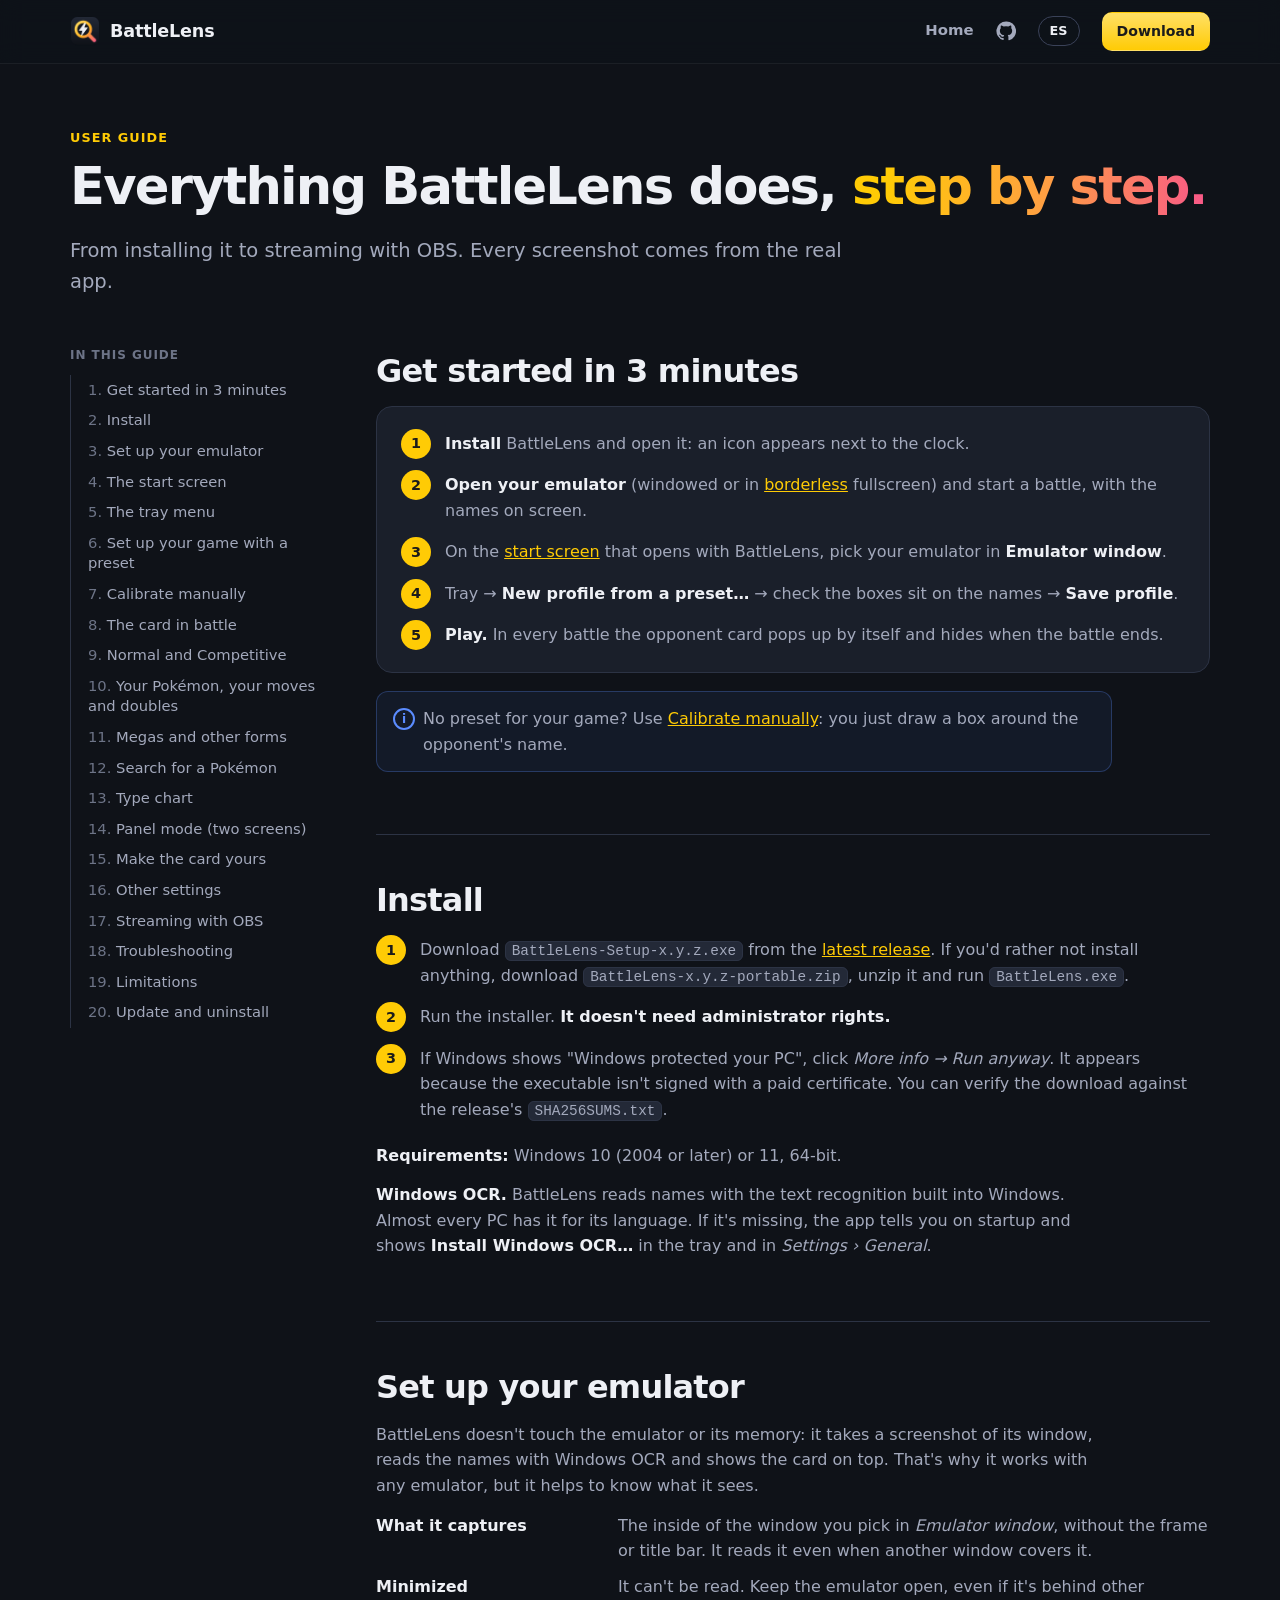
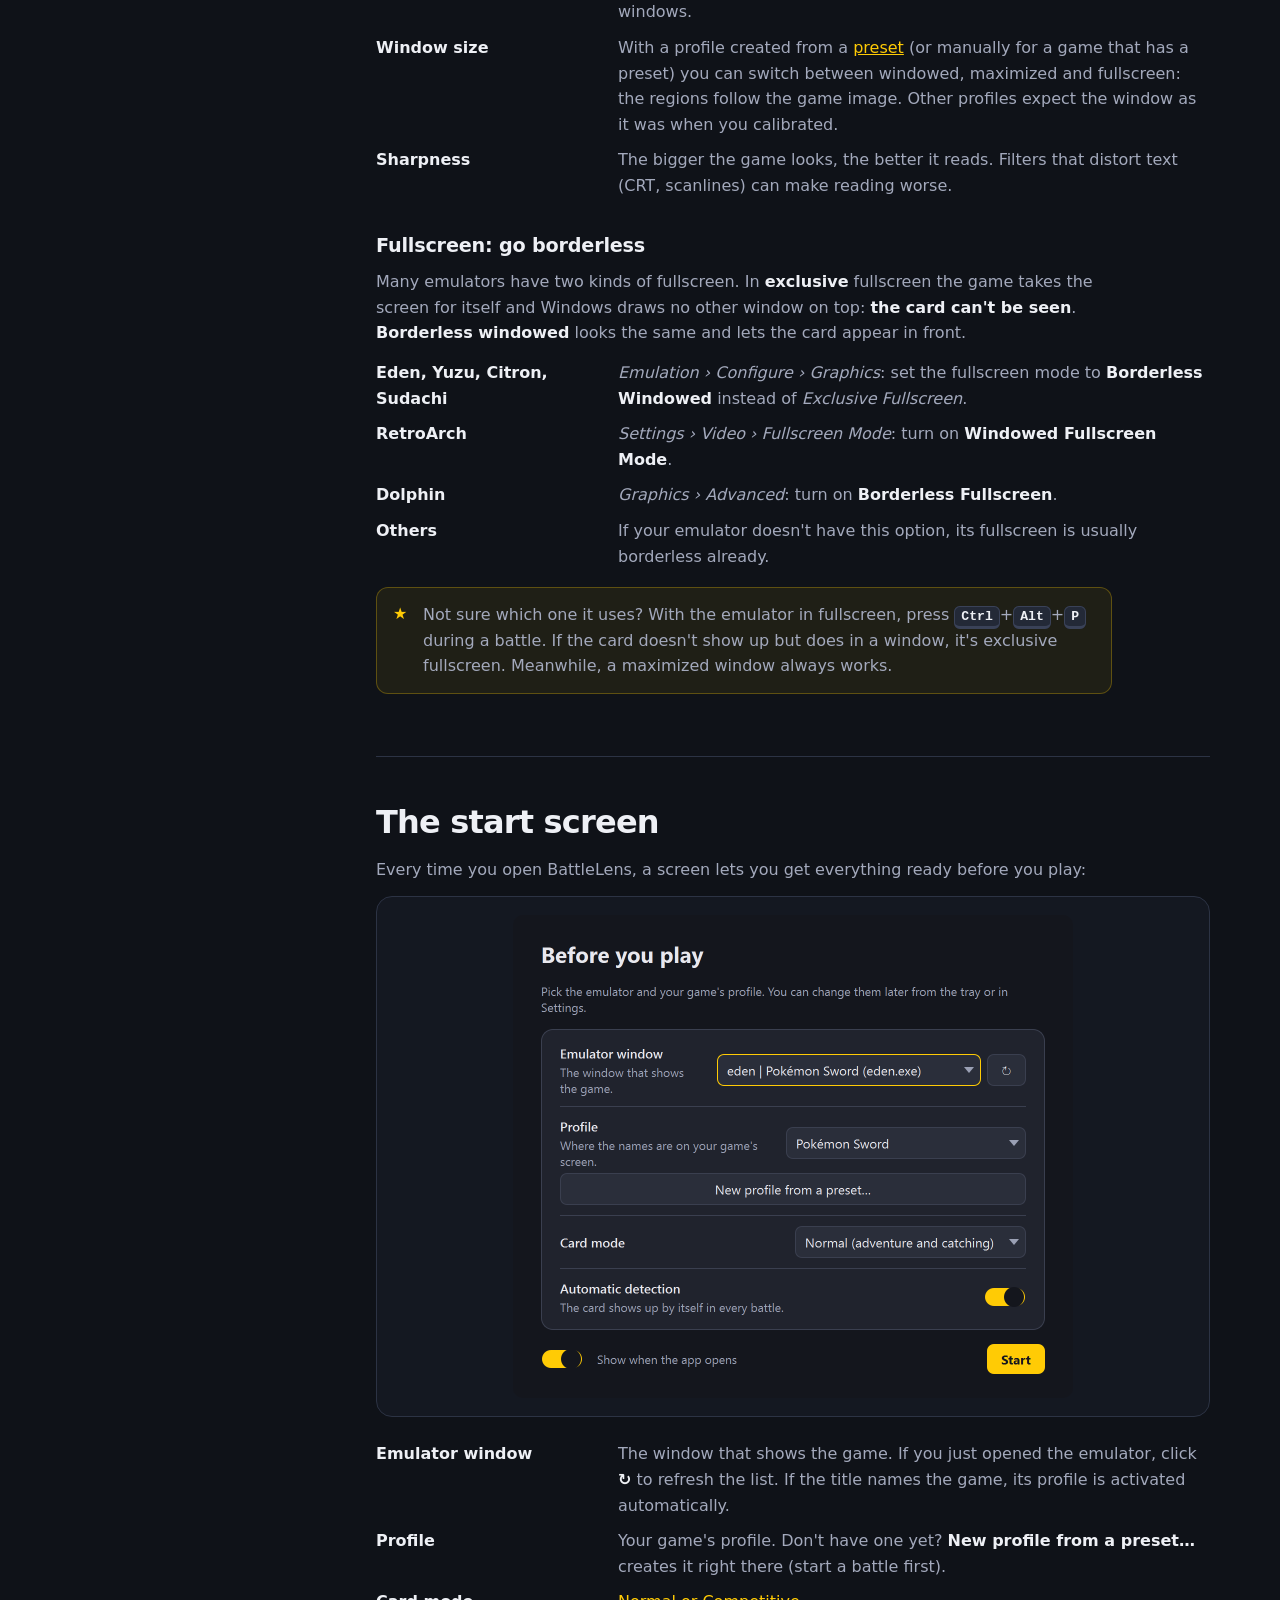
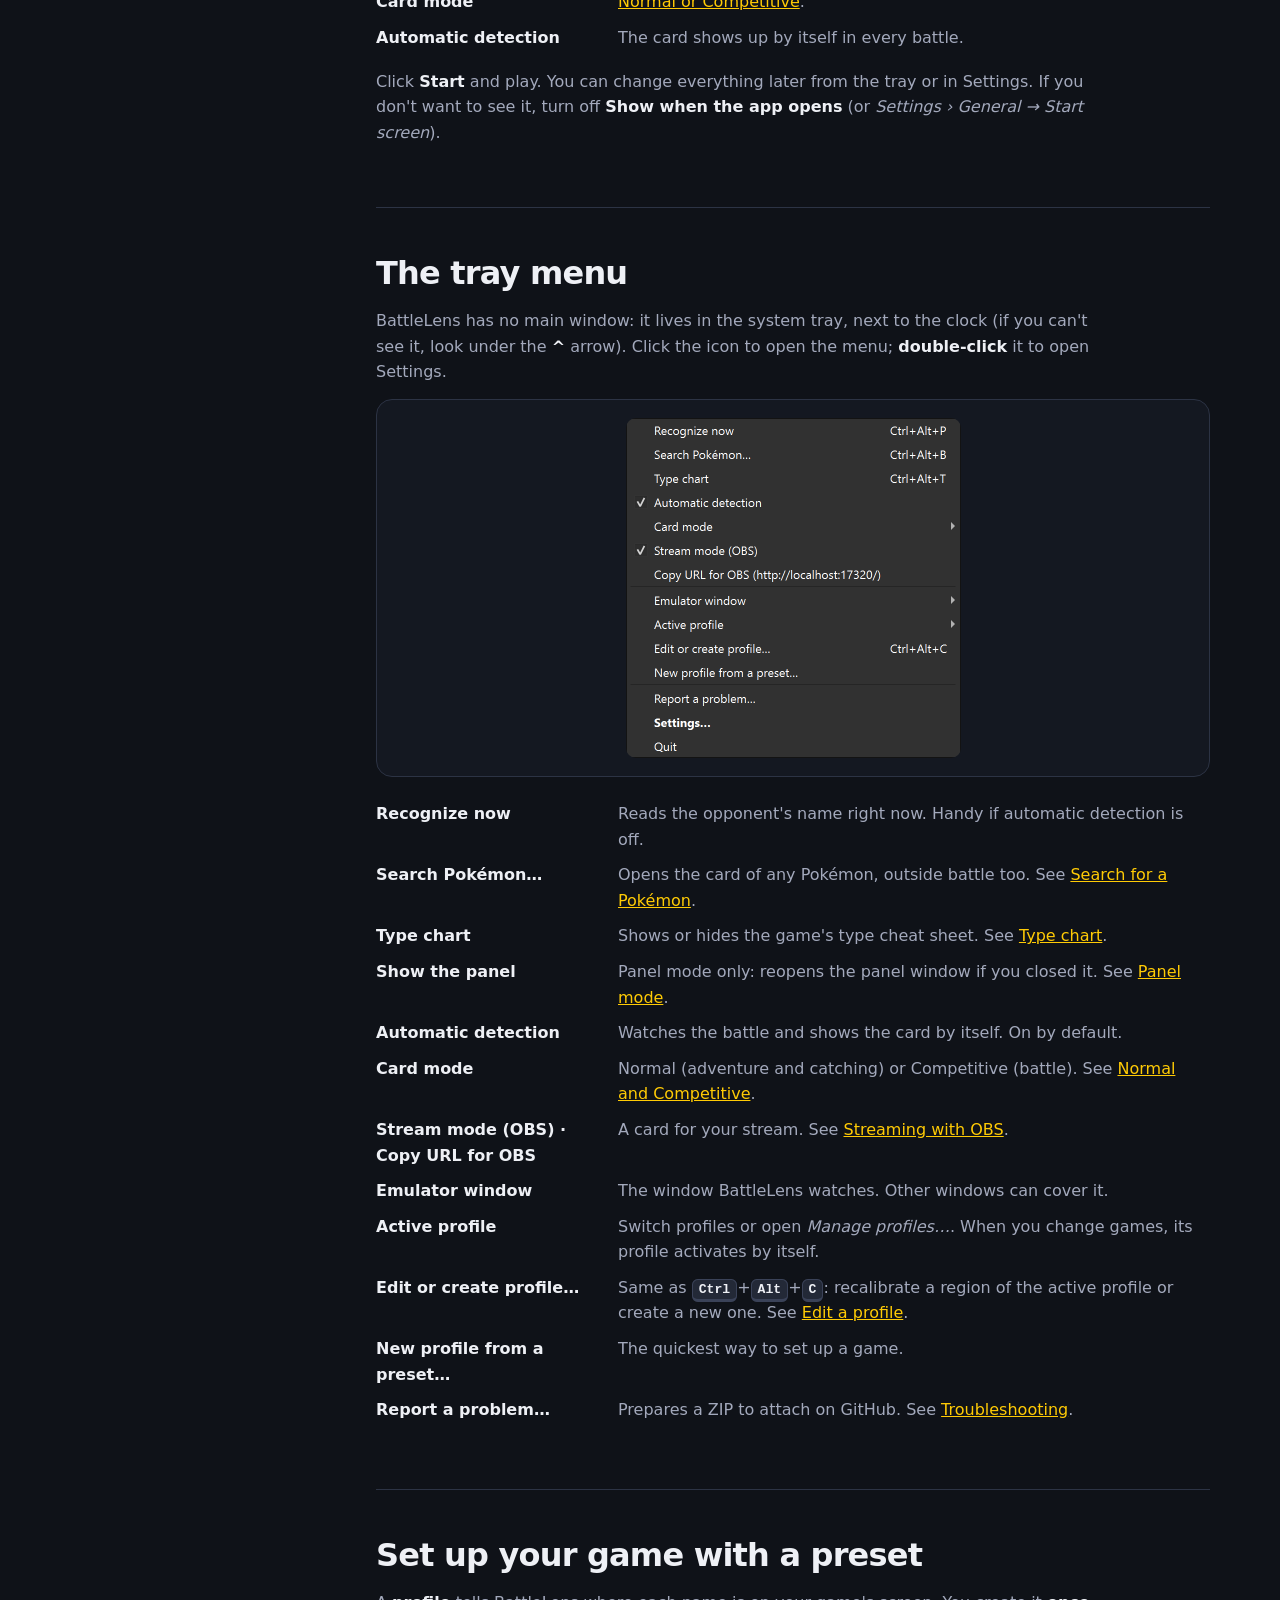
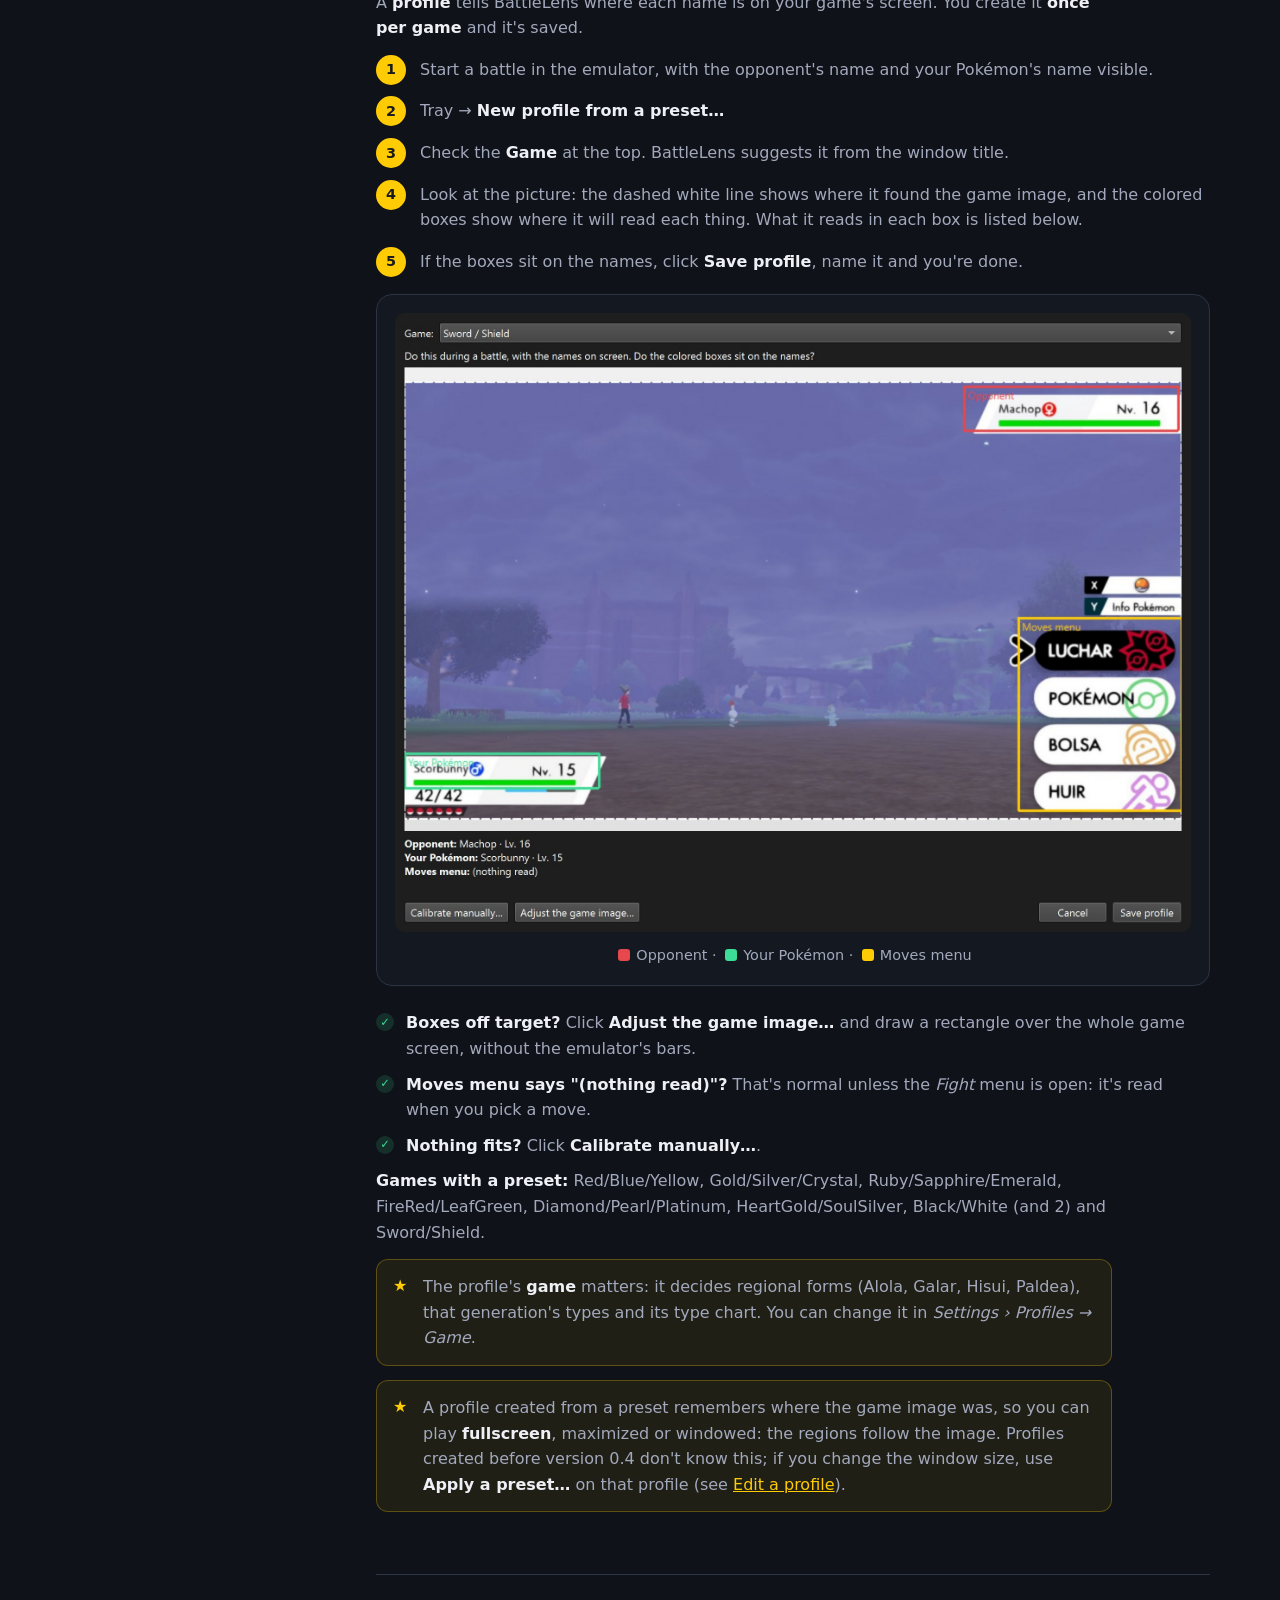
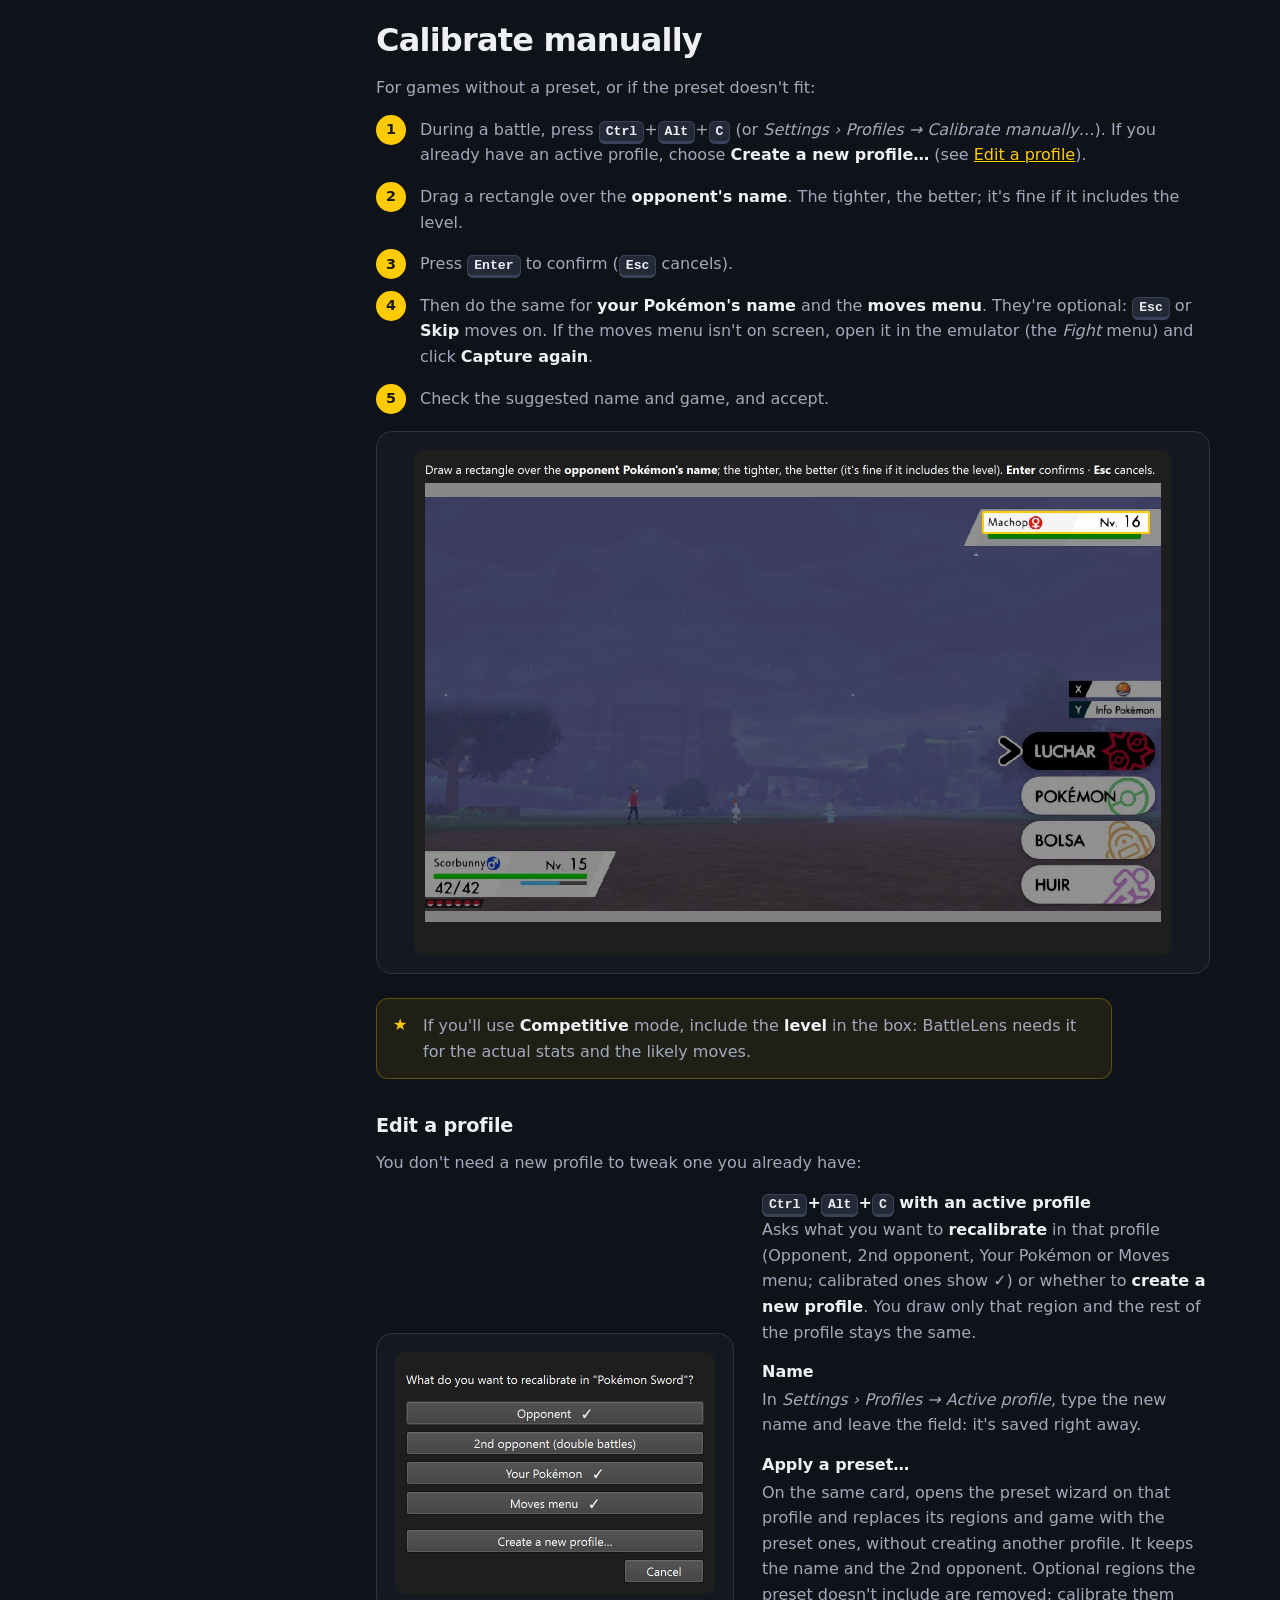
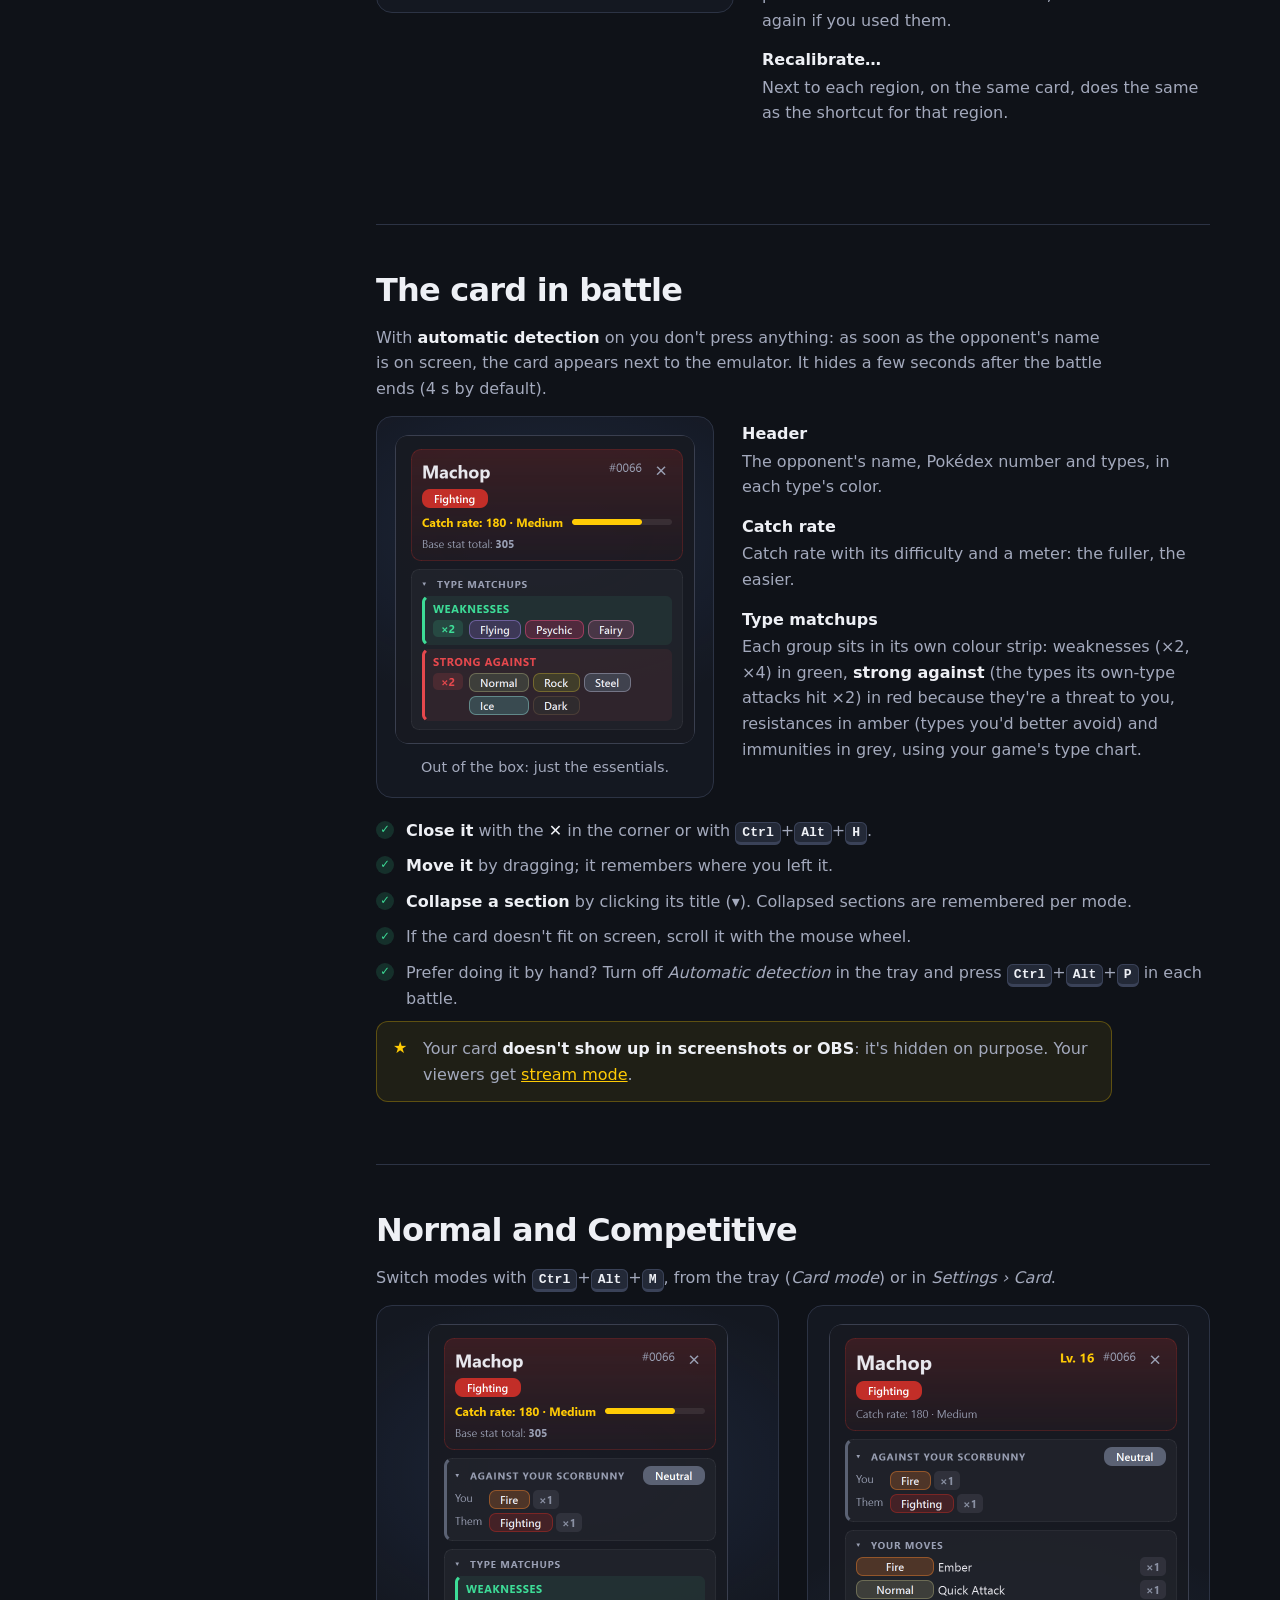
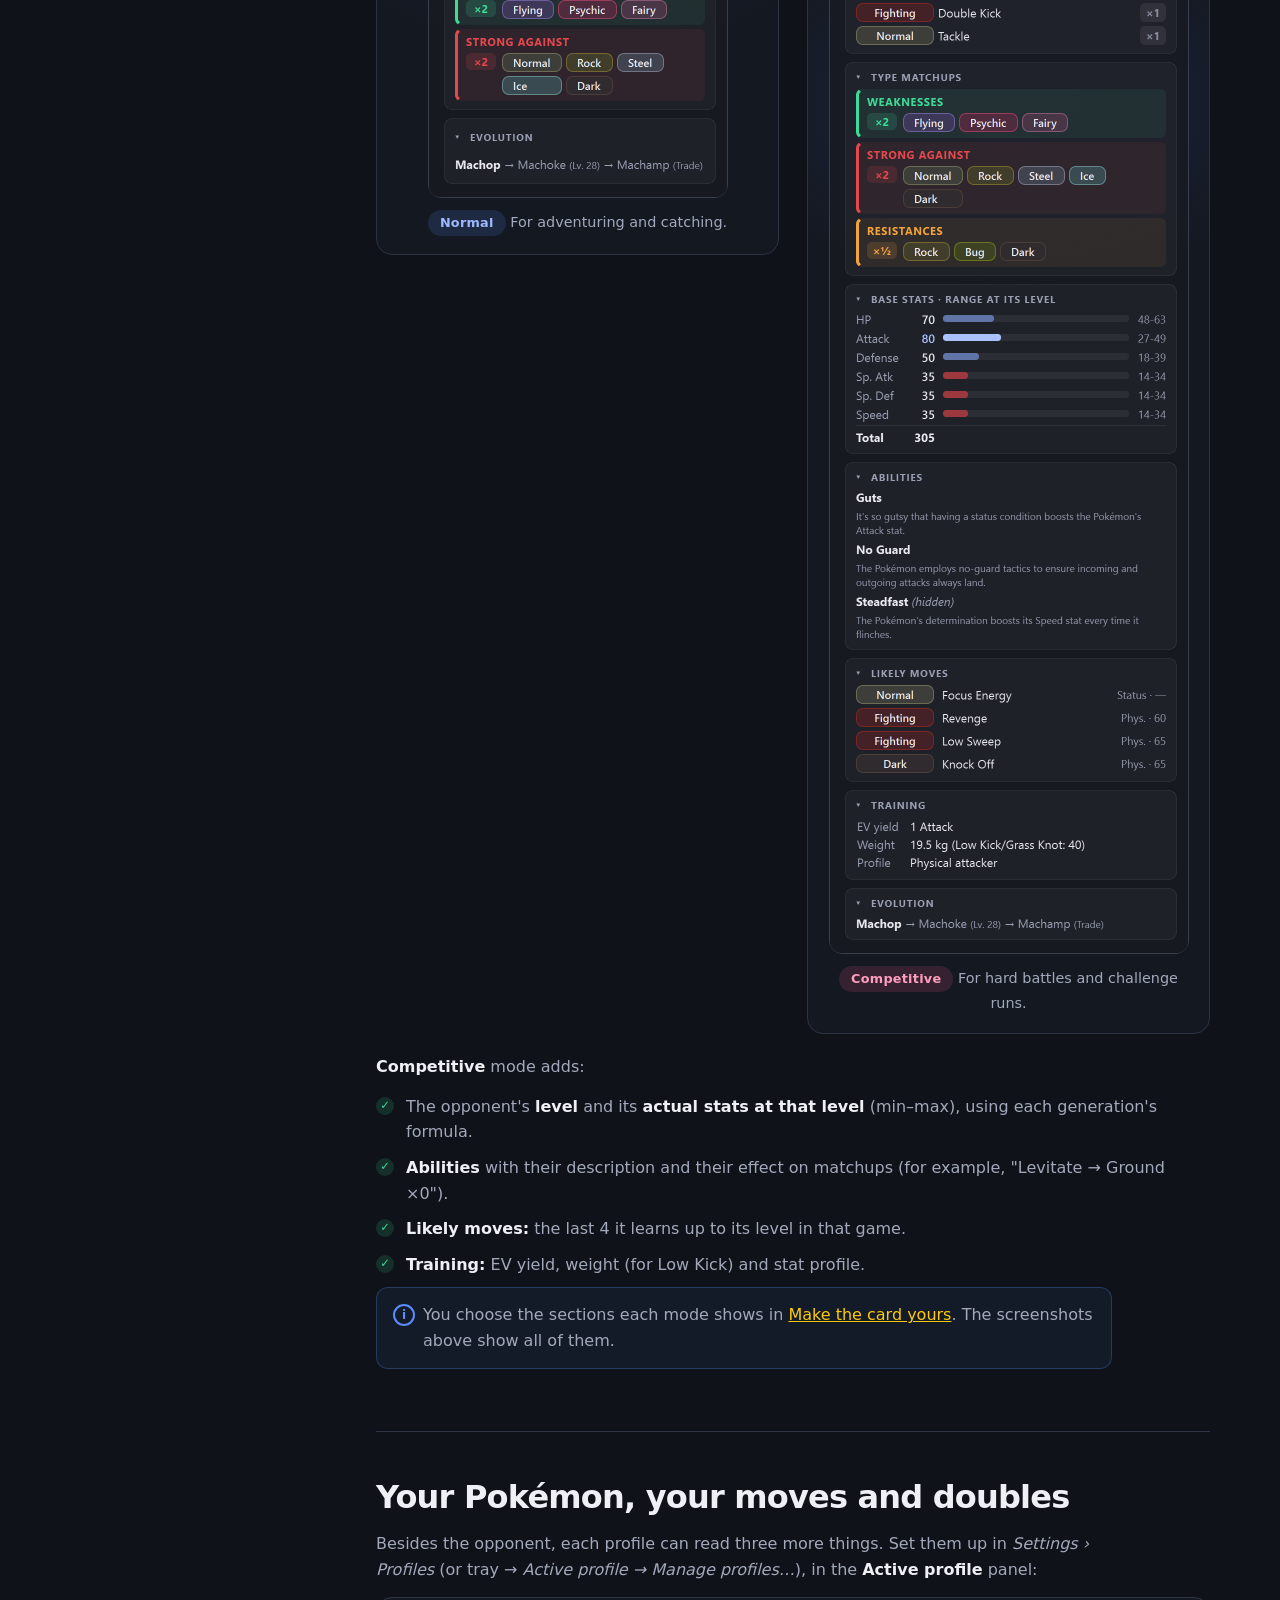
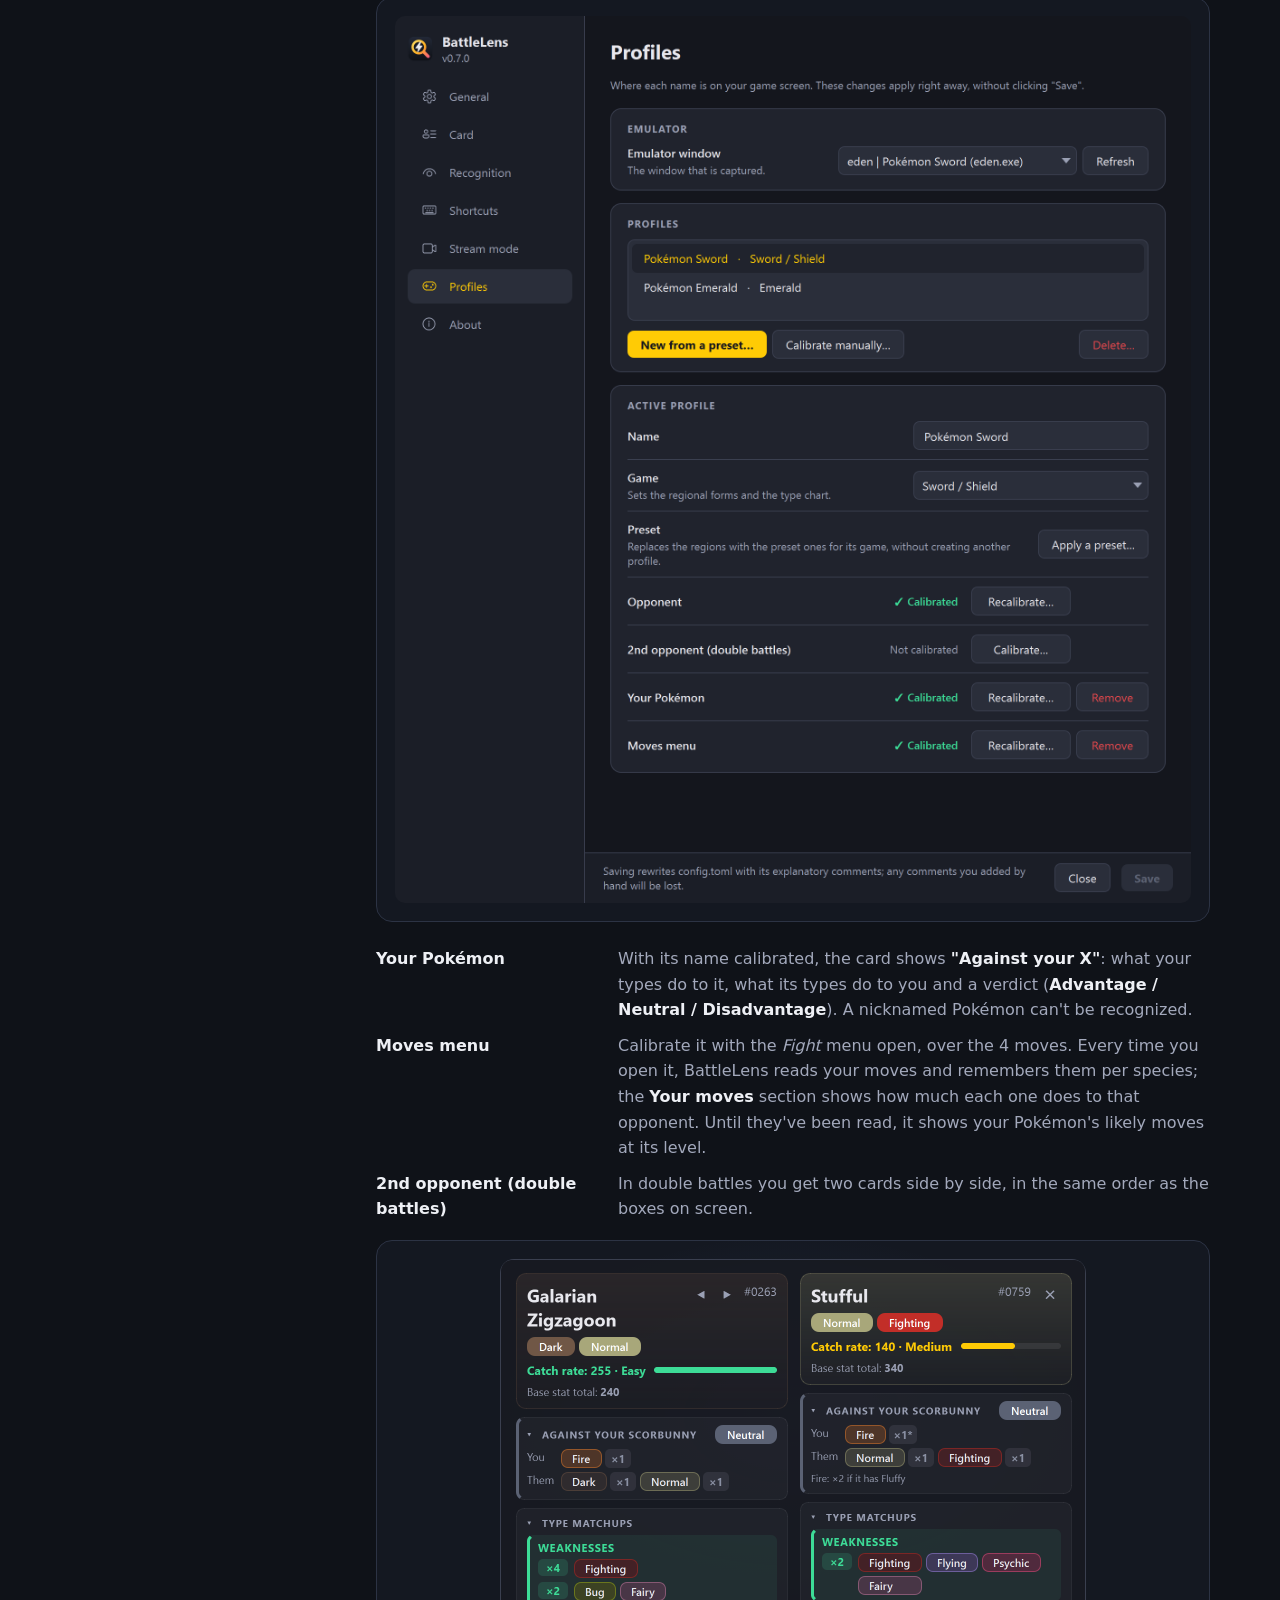
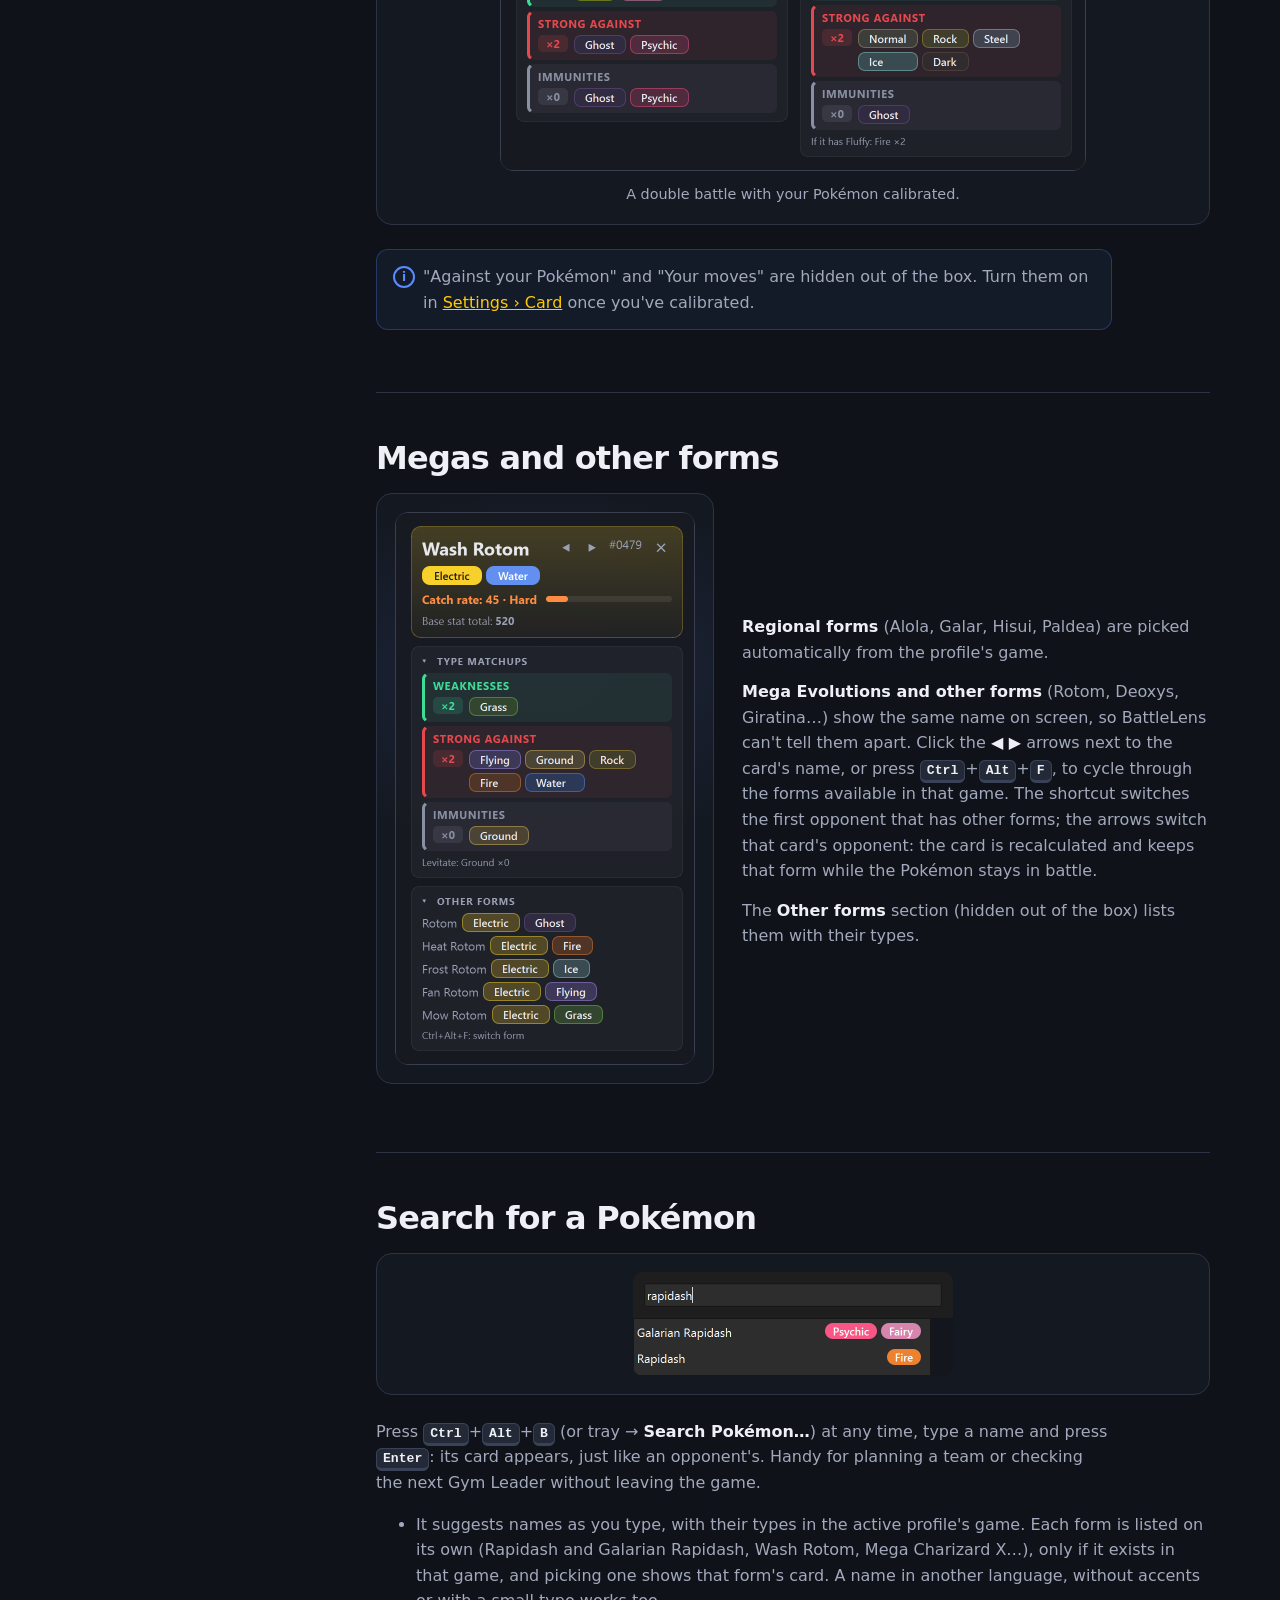
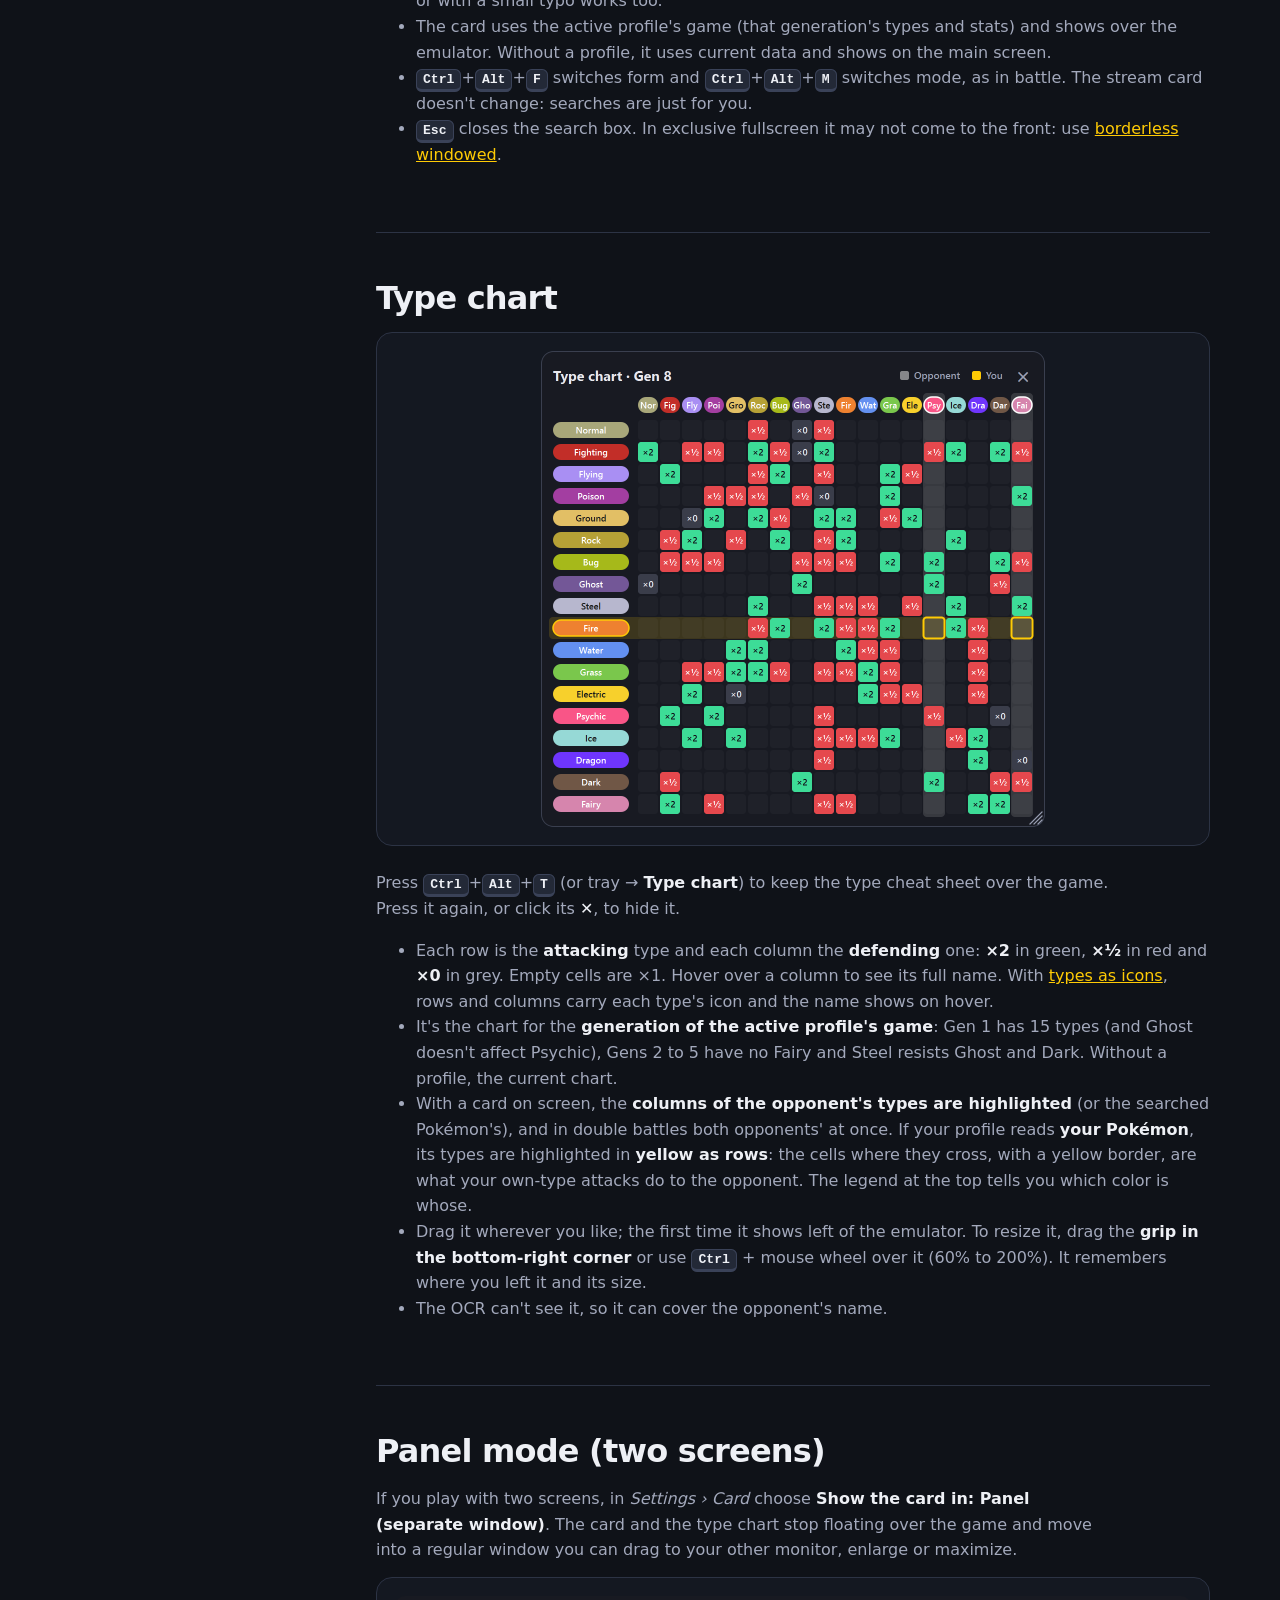
==== site/guide.html @ d26d1844 "docs: capturas con iconos y sprites reales y sección «De un vistazo» en la portada Los scripts de ca" ====
<!doctype html>
<html lang="en">
<head>
  <meta charset="utf-8">
  <meta name="viewport" content="width=device-width, initial-scale=1">
  <title data-en="User guide — BattleLens" data-es="Guía de uso — BattleLens">User guide — BattleLens</title>
  <meta name="description" content="Step-by-step guide to BattleLens: install it, set up your game with a preset, read the opponent card, use Competitive mode, double battles and OBS stream mode."
        data-en-content="Step-by-step guide to BattleLens: install it, set up your game with a preset, read the opponent card, use Competitive mode, double battles and OBS stream mode."
        data-es-content="Guía paso a paso de BattleLens: instálalo, configura tu juego con un preset, entiende la ficha del rival y usa el modo Competitivo, los combates dobles y el modo stream para OBS.">
  <link rel="canonical" href="https://battlelens.minim-labs.app/guide.html">
  <meta name="theme-color" content="#0f1218">
  <meta property="og:type" content="article">
  <meta property="og:site_name" content="BattleLens">
  <meta property="og:url" content="https://battlelens.minim-labs.app/guide.html">
  <meta property="og:title" content="BattleLens user guide">
  <meta property="og:description" content="Install BattleLens, set up your game and get the opponent's card in every Pokémon battle on your PC emulator.">
  <meta property="og:image" content="https://battlelens.minim-labs.app/assets/og-image.png">
  <meta property="og:image:width" content="1200">
  <meta property="og:image:height" content="630">
  <meta property="og:image:alt" content="BattleLens info card for Stufful next to the headline “Know your opponent before you make a move”">
  <meta name="twitter:card" content="summary_large_image">
  <link rel="icon" href="assets/favicon.ico" sizes="any">
  <link rel="icon" href="assets/logo.svg" type="image/svg+xml">
  <link rel="apple-touch-icon" href="assets/icon.png">
  <link rel="stylesheet" href="styles.css">
  <!-- umami -->
</head>
<body class="guide-page">
  <a class="skip" href="#main" data-en="Skip to content" data-es="Saltar al contenido">Skip to content</a>

  <header class="topbar">
    <a class="brand" href="index.html" aria-label="BattleLens">
      <img src="assets/icon.png" alt="" width="30" height="30">
      <span>BattleLens</span>
    </a>
    <nav class="topnav" aria-label="Main">
      <a class="hide-sm" href="index.html" data-en="Home" data-es="Inicio">Home</a>
      <a class="nav-gh" data-umami-event="github" data-umami-event-place="guide-nav" href="https://github.com/minimorcy/battlelens" aria-label="GitHub" target="_blank" rel="noopener">
        <svg viewBox="0 0 24 24" width="20" height="20" aria-hidden="true"><path fill="currentColor" d="M12 .5a11.5 11.5 0 0 0-3.64 22.41c.58.1.79-.25.79-.56v-2c-3.2.7-3.88-1.37-3.88-1.37-.52-1.33-1.28-1.69-1.28-1.69-1.04-.71.08-.7.08-.7 1.15.08 1.76 1.19 1.76 1.19 1.03 1.76 2.69 1.25 3.35.96.1-.75.4-1.25.73-1.54-2.56-.29-5.25-1.28-5.25-5.68 0-1.26.45-2.28 1.19-3.09-.12-.29-.52-1.46.11-3.04 0 0 .97-.31 3.17 1.18a11 11 0 0 1 5.77 0c2.2-1.49 3.17-1.18 3.17-1.18.63 1.58.23 2.75.11 3.04.74.81 1.19 1.83 1.19 3.09 0 4.41-2.69 5.38-5.26 5.67.41.36.78 1.06.78 2.14v3.17c0 .31.21.67.8.56A11.5 11.5 0 0 0 12 .5Z"/></svg>
      </a>
      <button class="lang" type="button" id="lang-toggle" aria-label="Cambiar a español"
              data-en-aria-label="Cambiar a español" data-es-aria-label="Switch to English"
              data-en="ES" data-es="EN">ES</button>
      <a class="button primary small" data-umami-event="download" data-umami-event-place="guide-nav" href="https://github.com/minimorcy/battlelens/releases/latest"
         data-en="Download" data-es="Descargar" target="_blank" rel="noopener">Download</a>
    </nav>
  </header>

  <main id="main">
    <section class="guide-hero">
      <p class="eyebrow" data-en="User guide" data-es="Guía de uso">User guide</p>
      <h1 data-en="Everything BattleLens does, <span class=&quot;hl&quot;>step by step.</span>"
          data-es="Todo lo que hace BattleLens, <span class=&quot;hl&quot;>paso a paso.</span>">Everything BattleLens does, <span class="hl">step by step.</span></h1>
      <p class="lead" data-en="From installing it to streaming with OBS. Every screenshot comes from the real app."
         data-es="Desde instalarlo hasta usarlo en directo con OBS. Todas las capturas son de la app real.">From installing it to streaming with OBS. Every screenshot comes from the real app.</p>
    </section>

    <!-- ===================================================================== -->
    <!-- ============================== ESPAÑOL ============================== -->
    <!-- ===================================================================== -->
    <div class="guide" data-lang="es" lang="es">
      <nav class="toc" aria-label="Índice de la guía">
        <p class="toc-title">En esta guía</p>
        <ol>
          <li><a href="#rapido">Empieza en 3 minutos</a></li>
          <li><a href="#instalar">Instalar</a></li>
          <li><a href="#emulador">Prepara el emulador</a></li>
          <li><a href="#inicio">La pantalla de inicio</a></li>
          <li><a href="#bandeja">El menú de la bandeja</a></li>
          <li><a href="#perfil">Configurar tu juego con un preset</a></li>
          <li><a href="#calibrar">Calibrar a mano</a></li>
          <li><a href="#ficha">La ficha en combate</a></li>
          <li><a href="#modos">Normal y Competitivo</a></li>
          <li><a href="#equipo">Tu Pokémon, tus movimientos y dobles</a></li>
          <li><a href="#formas">Megas y otras formas</a></li>
          <li><a href="#buscar">Buscar un Pokémon</a></li>
          <li><a href="#tabla-tipos">Tabla de tipos</a></li>
          <li><a href="#panel">Modo panel (dos pantallas)</a></li>
          <li><a href="#a-medida">Tu ficha a medida</a></li>
          <li><a href="#ajustes">Resto de ajustes</a></li>
          <li><a href="#directo">Directo con OBS</a></li>
          <li><a href="#problemas">Si algo no va bien</a></li>
          <li><a href="#limites">Limitaciones</a></li>
          <li><a href="#desinstalar">Actualizar y desinstalar</a></li>
        </ol>
      </nav>

      <article class="guide-body">
        <section class="g-section" id="rapido">
          <h2>Empieza en 3 minutos</h2>
          <ol class="quick">
            <li><b>Instala</b> BattleLens y ábrelo: aparece un icono junto al reloj.</li>
            <li><b>Abre tu emulador</b> (en ventana o a pantalla completa <a href="#emulador">sin bordes</a>) y entra en un combate, con los nombres en pantalla.</li>
            <li>En la <a href="#inicio">pantalla de inicio</a> que sale al abrir BattleLens, elige tu emulador en <b>Ventana del emulador</b>.</li>
            <li>Bandeja → <b>Nuevo perfil con un preset…</b> → comprueba que los recuadros caen sobre los nombres → <b>Guardar perfil</b>.</li>
            <li><b>Juega.</b> En cada combate la ficha del rival aparece sola y se oculta al terminar.</li>
          </ol>
          <p class="note">¿Tu juego no tiene preset? Usa <a href="#calibrar">Calibrar a mano</a>: es dibujar un recuadro sobre el nombre del rival.</p>
        </section>

        <section class="g-section" id="instalar">
          <h2>Instalar</h2>
          <ol class="steps-list">
            <li>Descarga <code>BattleLens-Setup-x.y.z.exe</code> de la <a href="https://github.com/minimorcy/battlelens/releases/latest" target="_blank" rel="noopener">última versión</a>. Si prefieres no instalar nada, descarga <code>BattleLens-x.y.z-portable.zip</code>, descomprímelo y ejecuta <code>BattleLens.exe</code>.</li>
            <li>Ejecuta el instalador. <b>No pide permisos de administrador.</b></li>
            <li>Si Windows muestra «Windows protegió su PC», pulsa <i>Más información → Ejecutar de todas formas</i>. Sale porque el ejecutable no está firmado con un certificado de pago. Puedes comprobar la descarga con el <code>SHA256SUMS.txt</code> de la versión.</li>
          </ol>
          <p><b>Requisitos:</b> Windows 10 (2004 o posterior) u 11, de 64 bits.</p>
          <p><b>OCR de Windows.</b> BattleLens lee los nombres con el reconocimiento de texto que trae Windows. Casi todos los equipos lo tienen en su idioma. Si falta, la app avisa al arrancar y aparece <b>Instalar OCR de Windows…</b> en la bandeja y en <i>Ajustes › General</i>.</p>
        </section>

        <section class="g-section" id="emulador">
          <h2>Prepara el emulador</h2>
          <p>BattleLens no toca el emulador ni su memoria: hace una captura de su ventana, lee los nombres con el OCR de Windows y muestra la ficha encima. Por eso funciona con cualquier emulador, pero conviene saber qué ve.</p>
          <dl class="defs">
            <dt>Qué captura</dt><dd>El interior de la ventana que eliges en <i>Ventana del emulador</i>, sin el marco ni la barra de título. La lee aunque otra ventana la tape.</dd>
            <dt>Minimizado</dt><dd>No se puede leer. Deja el emulador abierto, aunque sea detrás de otras ventanas.</dd>
            <dt>Tamaño de la ventana</dt><dd>Con un perfil creado con un <a href="#perfil">preset</a> (o a mano en un juego con preset) puedes pasar de ventana a maximizado o a pantalla completa: las regiones siguen a la imagen del juego. Los demás perfiles esperan la ventana como estaba al calibrar.</dd>
            <dt>Nitidez</dt><dd>Cuanto más grande se ve el juego, mejor lee. Los filtros que deforman el texto (CRT, líneas de barrido) pueden empeorar la lectura.</dd>
          </dl>
          <h3>Pantalla completa: mejor sin bordes</h3>
          <p>Muchos emuladores tienen dos tipos de pantalla completa. En la <b>exclusiva</b>, el juego se queda la pantalla para él solo y Windows no deja dibujar ninguna ventana encima: <b>la ficha no se ve</b>. La <b>ventana sin bordes</b> (<i>borderless</i>) se ve igual y deja que la ficha aparezca delante.</p>
          <dl class="defs">
            <dt>Eden, Yuzu, Citron, Sudachi</dt><dd><i>Emulación › Configurar › Gráficos</i>: en el modo de pantalla completa, elige <b>ventana sin bordes</b> (<i>Borderless Windowed</i>) en lugar de <i>Exclusive Fullscreen</i>.</dd>
            <dt>RetroArch</dt><dd><i>Settings › Video › Fullscreen Mode</i>: activa <b>Windowed Fullscreen Mode</b>.</dd>
            <dt>Dolphin</dt><dd><i>Graphics › Advanced</i>: activa <b>Borderless Fullscreen</b>.</dd>
            <dt>Otros</dt><dd>Si tu emulador no tiene esta opción, su pantalla completa suele ser ya sin bordes.</dd>
          </dl>
          <p class="tip">¿No sabes cuál usa? Con el emulador a pantalla completa, pulsa <kbd>Ctrl</kbd>+<kbd>Alt</kbd>+<kbd>P</kbd> en un combate. Si la ficha no aparece y en ventana sí, es pantalla completa exclusiva. Mientras tanto, la ventana maximizada siempre funciona.</p>
        </section>

        <section class="g-section" id="inicio">
          <h2>La pantalla de inicio</h2>
          <p>Cada vez que abres BattleLens aparece una pantalla para dejarlo todo listo antes de jugar:</p>
          <figure class="shot">
            <img src="assets/guide/es/start.png" width="590" height="467" loading="lazy" alt="Pantalla de inicio con la ventana del emulador, el perfil, el modo de la ficha y la detección automática">
          </figure>
          <dl class="defs">
            <dt>Ventana del emulador</dt><dd>La ventana en la que se ve el juego. Si acabas de abrir el emulador, pulsa <b>↻</b> para actualizar la lista. Si el título dice el juego, se activa solo su perfil.</dd>
            <dt>Perfil</dt><dd>El de tu juego. ¿Aún no tienes? <b>Nuevo perfil con un preset…</b> lo crea sin salir de aquí (entra antes en un combate).</dd>
            <dt>Modo de la ficha</dt><dd><a href="#modos">Normal o Competitivo</a>.</dd>
            <dt>Detección automática</dt><dd>La ficha aparece sola en cada combate.</dd>
          </dl>
          <p>Pulsa <b>Empezar</b> y a jugar. Todo se puede cambiar luego desde la bandeja o en Ajustes. Si no quieres verla, apaga <b>Mostrar al abrir la app</b> (o <i>Ajustes › General → Pantalla de inicio</i>).</p>
        </section>

        <section class="g-section" id="bandeja">
          <h2>El menú de la bandeja</h2>
          <p>BattleLens no tiene ventana principal: vive en la bandeja del sistema, junto al reloj (si no lo ves, mira en la flecha <b>^</b>). Haz clic en el icono para abrir el menú; con <b>doble clic</b> se abren los Ajustes.</p>
          <figure class="shot">
            <img src="assets/guide/es/tray.png" width="351" height="340" loading="lazy" alt="Menú de BattleLens en la bandeja del sistema">
          </figure>
          <dl class="defs">
            <dt>Reconocer ahora</dt><dd>Lee el nombre del rival en ese momento. Útil si tienes la detección automática apagada.</dd>
            <dt>Buscar Pokémon…</dt><dd>Abre la ficha de cualquier Pokémon, sin estar en combate. Ver <a href="#buscar">Buscar un Pokémon</a>.</dd>
            <dt>Tabla de tipos</dt><dd>Muestra u oculta la chuleta de tipos del juego. Ver <a href="#tabla-tipos">Tabla de tipos</a>.</dd>
            <dt>Mostrar el panel</dt><dd>Solo en modo panel: vuelve a abrir la ventana del panel si la cerraste. Ver <a href="#panel">Modo panel</a>.</dd>
            <dt>Detección automática</dt><dd>Vigila el combate y muestra la ficha sola. Activada por defecto.</dd>
            <dt>Modo de la ficha</dt><dd>Normal (aventura y captura) o Competitivo (combate). Ver <a href="#modos">Normal y Competitivo</a>.</dd>
            <dt>Modo stream (OBS) · Copiar URL para OBS</dt><dd>Ficha para tu directo. Ver <a href="#directo">Directo con OBS</a>.</dd>
            <dt>Ventana del emulador</dt><dd>La ventana que BattleLens mira. Puede estar tapada por otras ventanas.</dd>
            <dt>Perfil activo</dt><dd>Cambia de perfil o abre <i>Gestionar perfiles…</i>. Al cambiar de juego, su perfil se activa solo.</dd>
            <dt>Modificar o crear perfil…</dt><dd>Lo mismo que <kbd>Ctrl</kbd>+<kbd>Alt</kbd>+<kbd>C</kbd>: recalibrar una región del perfil activo o crear uno nuevo. Ver <a href="#modificar-perfil">Modificar un perfil</a>.</dd>
            <dt>Nuevo perfil con un preset…</dt><dd>La forma más rápida de configurar un juego.</dd>
            <dt>Informar de un problema…</dt><dd>Prepara un ZIP para adjuntarlo en GitHub. Ver <a href="#problemas">Si algo no va bien</a>.</dd>
          </dl>
        </section>

        <section class="g-section" id="perfil">
          <h2>Configurar tu juego con un preset</h2>
          <p>Un <b>perfil</b> le dice a BattleLens dónde está cada nombre en la pantalla de tu juego. Se crea <b>una vez por juego</b> y se guarda.</p>
          <ol class="steps-list">
            <li>Entra en un combate en el emulador, con el nombre del rival y el de tu Pokémon a la vista.</li>
            <li>Bandeja → <b>Nuevo perfil con un preset…</b></li>
            <li>Comprueba el <b>Juego</b> de arriba. BattleLens lo propone a partir del título de la ventana.</li>
            <li>Mira la imagen: la línea discontinua blanca marca dónde ha encontrado la imagen del juego y los recuadros de colores, dónde leerá cada cosa. Debajo tienes lo que lee en cada uno.</li>
            <li>Si los recuadros caen sobre los nombres, pulsa <b>Guardar perfil</b>, ponle nombre y listo.</li>
          </ol>
          <figure class="shot">
            <img src="assets/guide/es/preset-wizard.jpg" width="922" height="717" loading="lazy" alt="Asistente de presets con los recuadros del rival, de tu Pokémon y del menú de ataques sobre una captura de Pokémon Espada">
            <figcaption><span class="sw sw-red"></span>Rival · <span class="sw sw-green"></span>Tu Pokémon · <span class="sw sw-yellow"></span>Menú de ataques</figcaption>
          </figure>
          <ul class="checks">
            <li><b>¿Los recuadros están desplazados?</b> Pulsa <b>Ajustar la imagen del juego…</b> y dibuja un rectángulo sobre toda la pantalla del juego, sin las barras del emulador.</li>
            <li><b>¿El menú de ataques dice «(no leo nada)»?</b> Es normal si no tienes abierto el menú de <i>Luchar</i>: se lee cuando eliges ataque.</li>
            <li><b>¿Nada encaja?</b> Pulsa <b>Calibrar a mano…</b>.</li>
          </ul>
          <p><b>Juegos con preset:</b> Rojo/Azul/Amarillo, Oro/Plata/Cristal, Rubí/Zafiro/Esmeralda, Rojo Fuego/Verde Hoja, Diamante/Perla/Platino, HeartGold/SoulSilver, Negro/Blanco (y 2) y Espada/Escudo.</p>
          <p class="tip">El <b>juego</b> del perfil importa: decide las formas regionales (Alola, Galar, Hisui, Paldea), los tipos de esa generación y su tabla de eficacias. Puedes cambiarlo en <i>Ajustes › Perfiles → Juego</i>.</p>
          <p class="tip">Un perfil creado con preset recuerda dónde estaba la imagen del juego, así que puedes jugar a <b>pantalla completa</b>, maximizado o en ventana: las regiones siguen a la imagen. Los perfiles creados antes de la versión 0.4 no lo saben; si cambias el tamaño de la ventana, usa <b>Aplicar un preset…</b> en ese perfil (ver <a href="#modificar-perfil">Modificar un perfil</a>).</p>
        </section>

        <section class="g-section" id="calibrar">
          <h2>Calibrar a mano</h2>
          <p>Para juegos sin preset, o si el preset no encaja:</p>
          <ol class="steps-list">
            <li>En un combate, pulsa <kbd>Ctrl</kbd>+<kbd>Alt</kbd>+<kbd>C</kbd> (o <i>Ajustes › Perfiles → Calibrar a mano…</i>). Si ya tienes un perfil activo, elige <b>Crear un perfil nuevo…</b> (ver <a href="#modificar-perfil">Modificar un perfil</a>).</li>
            <li>Dibuja con el ratón un rectángulo que cubra el <b>nombre del rival</b>. Cuanto más ajustado, mejor; no pasa nada si incluye el nivel.</li>
            <li>Pulsa <kbd>Enter</kbd> para confirmar (<kbd>Esc</kbd> cancela).</li>
            <li>Después, haz lo mismo con el <b>nombre de tu Pokémon</b> y con el <b>menú de ataques</b>. Son opcionales: <kbd>Esc</kbd> o <b>Saltar</b> pasan al siguiente. Si el menú de ataques no está a la vista, ábrelo en el emulador (menú de <i>Luchar</i>) y pulsa <b>Volver a capturar</b>.</li>
            <li>Revisa el nombre y el juego propuestos y acepta.</li>
          </ol>
          <figure class="shot">
            <img src="assets/guide/es/calibrate.jpg" width="758" height="521" loading="lazy" alt="Calibración a mano con un recuadro amarillo sobre el nombre del rival">
          </figure>
          <p class="tip">Si vas a usar el modo <b>Competitivo</b>, incluye el <b>nivel</b> en el recuadro: BattleLens lo necesita para calcular las estadísticas reales y los movimientos probables.</p>

          <h3 id="modificar-perfil">Modificar un perfil</h3>
          <p>No hace falta crear otro perfil para retocar uno que ya tienes:</p>
          <div class="pair">
            <figure class="shot">
              <img src="assets/guide/es/recalibrate.png" width="320" height="242" loading="lazy" alt="Diálogo para elegir qué región recalibrar en el perfil activo o crear un perfil nuevo">
            </figure>
            <dl class="defs">
              <dt><kbd>Ctrl</kbd>+<kbd>Alt</kbd>+<kbd>C</kbd> con un perfil activo</dt><dd>Pregunta qué quieres <b>recalibrar</b> en ese perfil (Rival, 2.º rival, Tu Pokémon o Menú de ataques; las ya calibradas llevan ✓) o si quieres <b>crear un perfil nuevo</b>. Dibujas solo esa región y el resto del perfil se queda igual.</dd>
              <dt>Nombre</dt><dd>En <i>Ajustes › Perfiles → Perfil activo</i>, escribe el nombre nuevo y sal del campo: se guarda al momento.</dd>
              <dt>Aplicar un preset…</dt><dd>En la misma tarjeta, abre el asistente de preset sobre ese perfil y sustituye sus regiones y su juego por los del preset, sin crear otro perfil. Conserva el nombre y el 2.º rival. Las regiones opcionales que el preset no trae se quitan; vuelve a calibrarlas si las usabas.</dd>
              <dt>Recalibrar…</dt><dd>Junto a cada región, en la misma tarjeta, hace lo mismo que el atajo para esa región.</dd>
            </dl>
          </div>
        </section>

        <section class="g-section" id="ficha">
          <h2>La ficha en combate</h2>
          <p>Con la <b>detección automática</b> activada no tienes que pulsar nada: en cuanto se ve el nombre del rival, la ficha aparece junto al emulador. Se oculta unos segundos después de terminar el combate (4 s por defecto).</p>
          <div class="pair">
            <figure class="shot shot-card">
              <img src="assets/guide/es/card-default.png" width="300" height="309" loading="lazy" alt="Ficha de Machop en modo Normal con los ajustes de fábrica">
              <figcaption>Así sale de fábrica: lo esencial.</figcaption>
            </figure>
            <dl class="defs">
              <dt>Cabecera</dt><dd>Nombre, número de la Pokédex y tipos del rival en el color de cada tipo.</dd>
              <dt>Captura</dt><dd>Ratio de captura con su dificultad y un medidor: cuanto más lleno, más fácil.</dd>
              <dt>Eficacias</dt><dd>Cada apartado va en su franja de color: debilidades (×2, ×4) en verde, <b>fuerte contra</b> (los tipos a los que sus ataques de su propio tipo hacen ×2) en rojo porque son una amenaza para ti, resistencias en ámbar (tipos que te conviene evitar) e inmunidades en gris, según la tabla de tipos de tu juego.</dd>
            </dl>
          </div>
          <ul class="checks">
            <li><b>Ciérrala</b> con la <b>✕</b> de la esquina o con <kbd>Ctrl</kbd>+<kbd>Alt</kbd>+<kbd>H</kbd>.</li>
            <li><b>Muévela</b> arrastrándola; recuerda dónde la dejaste.</li>
            <li><b>Pliega una sección</b> con un clic en su título (▾). Lo plegado se recuerda en cada modo.</li>
            <li>Si la ficha no cabe en la pantalla, se desplaza con la rueda del ratón.</li>
            <li>¿Prefieres ir a mano? Apaga la <i>Detección automática</i> en la bandeja y pulsa <kbd>Ctrl</kbd>+<kbd>Alt</kbd>+<kbd>P</kbd> en cada combate.</li>
          </ul>
          <p class="tip">Tu ficha <b>no sale en las capturas de pantalla ni en OBS</b>: está oculta a propósito. Para el público está el <a href="#directo">modo stream</a>.</p>
        </section>

        <section class="g-section" id="modos">
          <h2>Normal y Competitivo</h2>
          <p>Cambia de modo con <kbd>Ctrl</kbd>+<kbd>Alt</kbd>+<kbd>M</kbd>, desde la bandeja (<i>Modo de la ficha</i>) o en <i>Ajustes › Ficha</i>.</p>
          <div class="pair pair-top">
            <figure class="shot shot-card">
              <img src="assets/guide/es/card-normal.png" width="300" height="474" loading="lazy" alt="Ficha Normal con todas las secciones">
              <figcaption><span class="pill pill-normal">Normal</span> Para la aventura y la captura.</figcaption>
            </figure>
            <figure class="shot shot-card">
              <img src="assets/guide/es/card-competitive.png" width="360" height="1216" loading="lazy" alt="Ficha Competitiva con nivel, estadísticas a su nivel, habilidades, movimientos probables y entrenamiento">
              <figcaption><span class="pill pill-pro">Competitivo</span> Para combates duros y retos.</figcaption>
            </figure>
          </div>
          <p>El modo <b>Competitivo</b> añade:</p>
          <ul class="checks">
            <li><b>Nivel</b> del rival y sus <b>estadísticas reales a ese nivel</b> (mínimo–máximo), con la fórmula de cada generación.</li>
            <li><b>Habilidades</b> con su descripción y su efecto en las eficacias (por ejemplo, «Levitación → Tierra ×0»).</li>
            <li><b>Movimientos probables:</b> los 4 últimos que aprende hasta su nivel en ese juego.</li>
            <li><b>Entrenamiento:</b> EVs que da, peso (para Patada Baja) y perfil de estadísticas.</li>
          </ul>
          <p class="note">Las secciones que ves en cada modo se eligen en <a href="#a-medida">Tu ficha a medida</a>. Las capturas de arriba las muestran todas.</p>
        </section>

        <section class="g-section" id="equipo">
          <h2>Tu Pokémon, tus movimientos y dobles</h2>
          <p>Además del rival, cada perfil puede leer tres cosas más. Configúralas en <i>Ajustes › Perfiles</i> (o bandeja → <i>Perfil activo → Gestionar perfiles…</i>), en la tarjeta <b>Perfil activo</b>:</p>
          <figure class="shot">
            <img src="assets/guide/es/settings-profiles.png" width="880" height="981" loading="lazy" alt="Ajustes, sección Perfiles, con las regiones del perfil activo">
          </figure>
          <dl class="defs">
            <dt>Tu Pokémon</dt><dd>Con su nombre calibrado, la ficha muestra <b>«Contra tu X»</b>: lo que le hacen tus tipos, lo que te hacen los suyos y un veredicto (<b>Ventaja / Neutral / Desventaja</b>). Si tu Pokémon tiene mote, no se puede reconocer.</dd>
            <dt>Menú de ataques</dt><dd>Calíbralo con el menú de <i>Luchar</i> abierto, sobre los 4 movimientos. Cada vez que lo abres, BattleLens lee tus ataques y los recuerda por especie; la sección <b>Tus movimientos</b> dice cuánto le hace cada uno a ese rival. Mientras no los haya leído, muestra los probables de tu Pokémon a su nivel.</dd>
            <dt>2.º rival (combates dobles)</dt><dd>En los combates dobles aparecen dos fichas, una al lado de la otra, en el mismo orden que los recuadros en la pantalla.</dd>
          </dl>
          <figure class="shot shot-card">
            <img src="assets/guide/es/card-double.png" width="586" height="512" loading="lazy" alt="Combate doble: fichas de Zigzagoon de Galar y Stufful comparadas con tu Scorbunny">
            <figcaption>Combate doble con tu Pokémon calibrado.</figcaption>
          </figure>
          <p class="note">«Contra tu Pokémon» y «Tus movimientos» vienen ocultas de fábrica. Actívalas en <a href="#a-medida">Ajustes › Ficha</a> después de calibrar.</p>
        </section>

        <section class="g-section" id="formas">
          <h2>Megas y otras formas</h2>
          <div class="pair">
            <figure class="shot shot-card">
              <img src="assets/guide/es/card-form.png" width="300" height="553" loading="lazy" alt="Ficha de Rotom Lavado con la lista de sus otras formas">
            </figure>
            <div>
              <p>Las <b>formas regionales</b> (Alola, Galar, Hisui, Paldea) se eligen solas según el juego del perfil.</p>
              <p>Las <b>megaevoluciones y otras formas</b> (Rotom, Deoxys, Giratina…) muestran el mismo nombre en pantalla, así que BattleLens no puede distinguirlas. Pulsa las flechas <b>◀ ▶</b> junto al nombre de la ficha, o <kbd>Ctrl</kbd>+<kbd>Alt</kbd>+<kbd>F</kbd>, para pasar por las formas disponibles en ese juego. Con el atajo cambia el primer rival que tenga otras formas; con las flechas, el de esa tarjeta: la ficha se recalcula y mantiene esa forma mientras el Pokémon siga en combate.</p>
              <p>La sección <b>Otras formas</b> (oculta de fábrica) las lista con sus tipos.</p>
            </div>
          </div>
        </section>

        <section class="g-section" id="buscar">
          <h2>Buscar un Pokémon</h2>
          <figure class="shot">
            <img src="assets/guide/es/search.png" width="320" height="104" loading="lazy" alt="Buscador de Pokémon con sugerencias y sus tipos">
          </figure>
          <p>Pulsa <kbd>Ctrl</kbd>+<kbd>Alt</kbd>+<kbd>B</kbd> (o bandeja → <b>Buscar Pokémon…</b>) en cualquier momento, escribe un nombre y pulsa <kbd>Enter</kbd>: aparece su ficha, como la de un rival. Sirve para preparar un equipo o mirar al próximo líder sin salir del juego.</p>
          <ul>
            <li>Mientras escribes te sugiere nombres, con sus tipos en el juego del perfil activo. Cada forma sale aparte (Rapidash y Rapidash de Galar, Rotom Lavado, Mega-Charizard X…), solo si existe en ese juego, y al elegirla ves la ficha de esa forma. También vale el nombre en otro idioma, sin tildes o con una errata pequeña.</li>
            <li>La ficha usa el juego del perfil activo (tipos y estadísticas de esa generación) y sale sobre el emulador. Sin perfil, usa los datos actuales y sale en la pantalla principal.</li>
            <li><kbd>Ctrl</kbd>+<kbd>Alt</kbd>+<kbd>F</kbd> cambia de forma y <kbd>Ctrl</kbd>+<kbd>Alt</kbd>+<kbd>M</kbd> de modo, igual que en combate. La ficha del stream no cambia: la búsqueda es solo para ti.</li>
            <li><kbd>Esc</kbd> cierra el buscador. Si estás en pantalla completa exclusiva, puede que no aparezca delante: usa la <a href="#emulador">ventana sin bordes</a>.</li>
          </ul>
        </section>

        <section class="g-section" id="tabla-tipos">
          <h2>Tabla de tipos</h2>
          <figure class="shot">
            <img src="assets/guide/es/type-chart.png" width="504" height="476" loading="lazy" alt="Tabla de tipos de la generación 8 con las columnas Psíquico y Hada del rival y la fila Fuego de tu Pokémon resaltadas">
          </figure>
          <p>Pulsa <kbd>Ctrl</kbd>+<kbd>Alt</kbd>+<kbd>T</kbd> (o bandeja → <b>Tabla de tipos</b>) para tener la chuleta de tipos encima del juego. Vuelve a pulsarlo, o haz clic en su <b>✕</b>, para ocultarla.</p>
          <ul>
            <li>Cada fila es el tipo que <b>ataca</b> y cada columna el que <b>defiende</b>: <b>×2</b> en verde, <b>×½</b> en rojo y <b>×0</b> en gris. Las casillas vacías son ×1. Pasa el ratón por una columna para ver el nombre completo. Con <a href="#iconos-de-tipo">tipos como iconos</a>, las filas y columnas llevan el icono de cada tipo y el nombre sale al pasar el ratón.</li>
            <li>Es la tabla de la <b>generación del juego</b> del perfil activo: en la Gen 1 salen 15 tipos (y Fantasma no afecta a Psíquico), de la Gen 2 a la 5 no hay Hada y Acero resiste Fantasma y Siniestro. Sin perfil, la tabla actual.</li>
            <li>Con una ficha en pantalla, se <b>resaltan las columnas de los tipos del rival</b> (o del Pokémon buscado), y en combates dobles las de los dos rivales a la vez. Si tu perfil lee <b>tu Pokémon</b>, sus tipos se resaltan en <b>amarillo como filas</b>: las casillas donde se cruzan, con borde amarillo, son lo que tus ataques de tu tipo le hacen al rival. La leyenda de arriba indica qué color es de quién.</li>
            <li>Arrástrala a donde quieras; la primera vez sale a la izquierda del emulador. Para cambiar su tamaño, arrastra el <b>tirador de la esquina inferior derecha</b> o usa <kbd>Ctrl</kbd> + rueda del ratón encima (del 60 % al 200 %). Recuerda dónde la dejaste y su tamaño.</li>
            <li>El OCR no la ve, así que puede tapar el nombre del rival.</li>
          </ul>
        </section>

        <section class="g-section" id="panel">
          <h2>Modo panel (dos pantallas)</h2>
          <p>Si juegas con dos pantallas, en <i>Ajustes › Ficha</i> elige <b>Mostrar la ficha en: Panel (ventana aparte)</b>. La ficha y la tabla de tipos dejan de flotar sobre el juego y pasan a una ventana normal que puedes llevar al otro monitor, agrandar o maximizar.</p>
          <figure class="shot">
            <img src="assets/guide/es/panel.png" width="940" height="470" loading="lazy" alt="Ventana del panel con la ficha competitiva de Machop a la izquierda y la tabla de tipos a la derecha con Lucha y Fuego resaltados">
          </figure>
          <ul>
            <li>A la izquierda, la ficha del rival (o las dos en combates dobles), con desplazamiento si no cabe. A la derecha, la <a href="#tabla-tipos">tabla de tipos</a> resaltada, que crece con la ventana.</li>
            <li>Fuera del combate el panel sigue abierto y muestra <b>Esperando combate…</b>.</li>
            <li>Aparece solo al reconocer un rival sin quitarle el foco al juego, y no se pone encima de otras ventanas. Si lo cierras, vuelve con la siguiente ficha o desde la bandeja con <b>Mostrar el panel</b>.</li>
            <li>Recuerda su posición y su tamaño. Atajos, modos, secciones y stream funcionan igual.</li>
          </ul>
        </section>

        <section class="g-section" id="a-medida">
          <h2>Tu ficha a medida</h2>
          <p>En <i>Ajustes › Ficha</i> eliges qué secciones ves en cada modo. De fábrica la ficha es mínima: <b>Normal</b> solo con las eficacias y <b>Competitivo</b> con eficacias y estadísticas. El nombre, los tipos y la captura se ven siempre. La ficha del stream sigue la misma elección.</p>
          <figure class="shot">
            <img src="assets/guide/es/settings-card.png" width="880" height="1430" loading="lazy" alt="Ajustes, sección Ficha, con los interruptores de cada sección para Normal y Competitivo">
          </figure>
          <ul class="checks">
            <li><b>Mostrar todas</b> activa todas las secciones de golpe.</li>
            <li><b>Desplegar todas las secciones</b> abre las que hayas plegado con un clic en su título.</li>
            <li><b>Mostrar la ficha en:</b> Overlay (sobre el juego, por defecto) o Panel (ventana aparte). Ver <a href="#panel">Modo panel</a>.</li>
            <li><b>Idioma de los datos Pokémon:</b> nombres, tipos, habilidades y movimientos en español, inglés, francés, alemán o italiano. Es independiente del idioma de los menús.</li>
            <li><b>Ocultar la ficha tras:</b> segundos hasta ocultarla aunque siga el combate (0 = nunca).</li>
            <li><b>Tipos como iconos:</b> los tipos salen con su símbolo en vez de como etiqueta (desactivado por defecto). Mira el apartado siguiente.</li>
            <li><b>Imagen del Pokémon:</b> muestra el sprite del Pokémon junto a sus tipos, en la cabecera de la ficha y en la del stream (desactivado por defecto). La de cada Pokémon se descarga de PokéAPI la primera vez que aparece; sin conexión, la ficha sale sin imagen.</li>
          </ul>
          <p class="tip">Los cambios de esta página se aplican al pulsar <b>Guardar</b>. «Guardar» solo se activa si has cambiado algo, y la ventana avisa si la cierras con cambios pendientes. La ventana no bloquea nada: la detección sigue funcionando mientras está abierta.</p>
          <h3 id="iconos-de-tipo">Tipos como iconos</h3>
          <div class="pair">
            <figure class="shot shot-card">
              <img src="assets/guide/es/card-icons.png" width="300" height="486" loading="lazy" alt="Ficha de Pidgey con su imagen y los tipos como iconos: icono y nombre en la cabecera y solo el icono en el resto">
              <figcaption>Con <i>Tipos como iconos</i> e <i>Imagen del Pokémon</i> activados.</figcaption>
            </figure>
            <div>
              <p>Con <b>Tipos como iconos</b> activado, cada tipo sale con su símbolo (la llama de Fuego, la gota de Agua) en toda la ficha: en la cabecera, con el nombre al lado, y solo el icono en «Contra tu…», «Tus movimientos», Eficacias, Movimientos probables y Otras formas. También en la tabla de tipos y en la ficha del stream. Pasa el ratón por un icono para ver el nombre.</p>
              <p>Los iconos son de Nintendo y no van con la app: al activar la opción se descargan una sola vez (18 imágenes pequeñas) del repositorio público de <b>PokéAPI</b> en GitHub y se guardan en la carpeta de datos. Hasta que están todos, o sin conexión, los tipos siguen saliendo como etiquetas. Es la misma colección de símbolos en todos los juegos.</p>
            </div>
          </div>
        </section>

        <section class="g-section" id="ajustes">
          <h2>Resto de ajustes</h2>
          <h3>General</h3>
          <figure class="shot">
            <img src="assets/guide/es/settings-general.png" width="880" height="600" loading="lazy" alt="Ajustes, sección General">
          </figure>
          <p><b>Idioma de la interfaz</b> (menús, avisos y textos de la ficha): automático según Windows, español o inglés. <b>Buscar actualizaciones</b> una vez al día. <b>Pantalla de inicio</b> al abrir la app (ver <a href="#inicio">La pantalla de inicio</a>). <b>Abrir carpeta</b> de datos (configuración, perfiles, registro) y <b>Crear informe…</b> si algo falla.</p>

          <h3>Reconocimiento</h3>
          <figure class="shot">
            <img src="assets/guide/es/settings-recognition.png" width="880" height="670" loading="lazy" alt="Ajustes, sección Reconocimiento">
          </figure>
          <dl class="defs">
            <dt>Umbral de reconocimiento</dt><dd>Lo seguro que debe estar BattleLens para dar un nombre por bueno (80 por defecto). Bájalo si no reconoce nombres que se leen bien; súbelo si confunde Pokémon.</dd>
            <dt>Guardar recortes de depuración</dt><dd>Guarda cada recorte y lo que leyó el OCR. Útil para <a href="#problemas">diagnosticar</a>.</dd>
            <dt>Solo en la pantalla de combate</dt><dd>La ficha sale sola solo si se lee el <b>nivel</b> junto al nombre del rival, como en la barra de vida del combate. Así no salta en la Pokédex ni en los datos de tus Pokémon. Viene activada; desactívala si tus regiones no incluyen el nivel. <kbd>Ctrl</kbd>+<kbd>Alt</kbd>+<kbd>P</kbd> funciona siempre.</dd>
            <dt>Intervalo de vigilancia</dt><dd>Cada cuánto se mira la región del nombre (500 ms).</dd>
            <dt>Ocultar al terminar el combate tras</dt><dd>Segundos sin ver al rival hasta ocultar la ficha (4 s; 0 = nunca).</dd>
          </dl>

          <h3>Atajos</h3>
          <figure class="shot">
            <img src="assets/guide/es/settings-hotkeys.png" width="880" height="647" loading="lazy" alt="Ajustes, sección Atajos">
          </figure>
          <table class="keys">
            <thead><tr><th>Atajo</th><th>Qué hace</th></tr></thead>
            <tbody>
              <tr><td><kbd>Ctrl</kbd>+<kbd>Alt</kbd>+<kbd>P</kbd></td><td>Reconocer al rival ahora</td></tr>
              <tr><td><kbd>Ctrl</kbd>+<kbd>Alt</kbd>+<kbd>C</kbd></td><td>Calibrar un perfil nuevo a mano</td></tr>
              <tr><td><kbd>Ctrl</kbd>+<kbd>Alt</kbd>+<kbd>H</kbd></td><td>Ocultar la ficha</td></tr>
              <tr><td><kbd>Ctrl</kbd>+<kbd>Alt</kbd>+<kbd>M</kbd></td><td>Cambiar entre Normal y Competitivo</td></tr>
              <tr><td><kbd>Ctrl</kbd>+<kbd>Alt</kbd>+<kbd>F</kbd></td><td>Cambiar la forma del rival</td></tr>
              <tr><td><kbd>Ctrl</kbd>+<kbd>Alt</kbd>+<kbd>S</kbd></td><td>Mostrar u ocultar la ficha del stream</td></tr>
              <tr><td><kbd>Ctrl</kbd>+<kbd>Alt</kbd>+<kbd>B</kbd></td><td>Buscar un Pokémon</td></tr>
              <tr><td><kbd>Ctrl</kbd>+<kbd>Alt</kbd>+<kbd>T</kbd></td><td>Mostrar u ocultar la tabla de tipos</td></tr>
            </tbody>
          </table>
          <p class="note">Todos necesitan un modificador (Ctrl, Alt, Shift o Win): las teclas F solas las usan los emuladores para los estados guardados.</p>
        </section>

        <section class="g-section" id="directo">
          <h2>Directo con OBS</h2>
          <p>El modo stream es opcional: desactivado, no cambia nada. Como tu ficha no sale en la captura, el público tiene la suya a través de OBS.</p>
          <ol class="steps-list">
            <li>Bandeja → <b>Modo stream (OBS)</b>.</li>
            <li>Bandeja → <b>Copiar URL para OBS</b> (por defecto <code>http://localhost:17320/</code>).</li>
            <li>En OBS, añade una <b>Fuente de navegador</b> con esa URL (por ejemplo, de 800×900) y colócala en tu escena. El fondo es transparente.</li>
          </ol>
          <figure class="shot">
            <img src="assets/guide/es/settings-stream.png" width="880" height="600" loading="lazy" alt="Ajustes, sección Modo stream, con la URL para OBS">
          </figure>
          <ul class="checks">
            <li>La ficha del stream entra y sale con una animación con cada rival y se oculta al terminar el combate.</li>
            <li>Cerrar tu ficha no la oculta; <kbd>Ctrl</kbd>+<kbd>Alt</kbd>+<kbd>S</kbd> sí.</li>
            <li>Añade <code>?scale=1.5</code> al final de la URL para verla más grande.</li>
            <li>Tiene su propio modo (Normal o Competitivo) en <i>Ajustes › Modo stream</i>.</li>
            <li>Solo escucha en tu propio PC (<code>127.0.0.1</code>): nadie de fuera puede abrirla.</li>
          </ul>
        </section>

        <section class="g-section" id="problemas">
          <h2>Si algo no va bien</h2>
          <details class="faq-item" open>
            <summary>La ficha no aparece</summary>
            <ul>
              <li>Comprueba en la bandeja que la <i>Ventana del emulador</i> es la correcta y que hay un <i>Perfil activo</i>.</li>
              <li>Comprueba que la <i>Detección automática</i> está activada, o pulsa <kbd>Ctrl</kbd>+<kbd>Alt</kbd>+<kbd>P</kbd>.</li>
              <li>¿Tu región del rival no incluye el nivel? Con <i>Solo en la pantalla de combate</i> activado no saldrá sola: recalíbrala con el nivel dentro o desactiva esa opción en <i>Ajustes › Reconocimiento</i>.</li>
              <li>¿Has minimizado el emulador? BattleLens lee la ventana aunque esté tapada, pero no si está minimizada.</li>
              <li>¿Solo falla a pantalla completa? Si el emulador usa <b>pantalla completa exclusiva</b>, Windows no dibuja ninguna otra ventana encima. Cámbialo a <b>ventana sin bordes</b>: mira <a href="#emulador">Prepara el emulador</a>.</li>
            </ul>
          </details>
          <details class="faq-item">
            <summary>La ficha se ve enorme (por ejemplo, en la tele)</summary>
            <p>La ficha sigue la <b>escala</b> de Windows de cada pantalla, y con las teles Windows suele proponer 150 % o más. Mírala en <i>Configuración › Sistema › Pantalla</i>, elige la tele y baja la <b>Escala</b> (a 100 %, la ficha ocupa lo mismo que en un monitor).</p>
          </details>
          <details class="faq-item">
            <summary>Sale «No reconocido» o un Pokémon equivocado</summary>
            <ol>
              <li>Activa <i>Ajustes › Reconocimiento → Guardar recortes de depuración</i> y reconoce varios rivales.</li>
              <li>Abre la carpeta de datos (<i>Ajustes › General → Abrir carpeta</i>) y mira en <code>debug\</code>: cada <code>*-recorte.png</code> debe contener solo el nombre.</li>
              <li>Si no es así, pulsa <b>Recalibrar…</b> junto a <b>Rival</b> en <i>Ajustes › Perfiles</i>.</li>
            </ol>
          </details>
          <details class="faq-item">
            <summary>El modo Competitivo no muestra el nivel</summary>
            <p>La región del rival debe incluir el nivel. Recalíbrala con el nivel dentro. Sin nivel, la ficha sale sin movimientos probables ni estadísticas a su nivel.</p>
          </details>
          <details class="faq-item">
            <summary>Al cambiar a pantalla completa (o salir de ella) ya no reconoce nada</summary>
            <p>Las barras de menús y de estado del emulador desplazan la imagen del juego. Si el perfil es anterior a la versión 0.4 o se calibró a mano para un juego sin preset, sus regiones no se mueven con ella: vuelve a crearlo con <b>Nuevo perfil con un preset…</b> o recalíbralo con la ventana como vayas a jugar.</p>
          </details>
          <details class="faq-item">
            <summary>No reconoce a mi Pokémon</summary>
            <p>Si tiene mote, no se puede reconocer: BattleLens busca nombres de especie. La ficha del rival sigue funcionando.</p>
          </details>
          <details class="faq-item">
            <summary>Sigue fallando: informar del problema</summary>
            <p>Bandeja → <b>Informar de un problema…</b> crea un ZIP con tu configuración, el registro y una captura del emulador con lo que lee BattleLens en cada región. Se ocultan tu carpeta y tu nombre de usuario, y no se envía nada solo. Después se abre el formulario de fallo de GitHub con la versión, el emulador y el juego ya rellenados: solo tienes que adjuntar el ZIP.</p>
          </details>
        </section>

        <section class="g-section" id="limites">
          <h2>Limitaciones</h2>
          <ul class="checks muted">
            <li>Las megaevoluciones y formas no regionales no se distinguen por el nombre: elígelas con las flechas ◀ ▶ de la ficha o con <kbd>Ctrl</kbd>+<kbd>Alt</kbd>+<kbd>F</kbd>. Gigamax no aparece porque no cambia tipos ni estadísticas.</li>
            <li>Los <b>movimientos probables</b> son los de un Pokémon salvaje o de un entrenador corriente; líderes, rivales y equipos competitivos pueden llevar otros.</li>
            <li>La comparativa es <b>por tipos</b> (ataques con STAB) y tiene en cuenta las habilidades que cambian la eficacia; si solo alguna de sus habilidades lo hace, la ficha avisa («si tiene Levitación»). No cuenta objetos ni habilidades como Rompemoldes.</li>
            <li><b>Tus movimientos</b> usan su tipo y potencia del juego; los de tipo variable (Poder Oculto, Meteorobola…) muestran su tipo base.</li>
            <li>La ficha no se puede ver sobre un emulador en <b>pantalla completa exclusiva</b>; usa la pantalla completa <a href="#emulador">sin bordes</a>.</li>
          </ul>
        </section>

        <section class="g-section" id="desinstalar">
          <h2>Actualizar y desinstalar</h2>
          <p><b>Actualizar.</b> BattleLens comprueba una vez al día si hay versión nueva (se puede desactivar; aparte, solo se conecta para descargar los iconos de tipo y las imágenes de los Pokémon si los activas). Si la hay, te avisa y aparece <b>Descargar BattleLens X.Y.Z…</b> en la bandeja. Ejecuta el instalador nuevo: tus perfiles y ajustes se conservan.</p>
          <p><b>Desinstalar.</b> Desde <i>Configuración → Aplicaciones → Aplicaciones instaladas → BattleLens</i>. Te preguntará si quieres borrar también tus perfiles.</p>
          <p><b>Tus datos</b> están en <code>%APPDATA%\BattleLens\</code>: <code>config.toml</code> (los mismos valores que en Ajustes), los perfiles y el registro.</p>
        </section>
      </article>
    </div>

    <!-- ===================================================================== -->
    <!-- ============================== ENGLISH ============================== -->
    <!-- ===================================================================== -->
    <div class="guide" data-lang="en" lang="en">
      <nav class="toc" aria-label="Guide contents">
        <p class="toc-title">In this guide</p>
        <ol>
          <li><a href="#quick-start">Get started in 3 minutes</a></li>
          <li><a href="#install">Install</a></li>
          <li><a href="#emulator">Set up your emulator</a></li>
          <li><a href="#start">The start screen</a></li>
          <li><a href="#tray">The tray menu</a></li>
          <li><a href="#profile">Set up your game with a preset</a></li>
          <li><a href="#calibrate">Calibrate manually</a></li>
          <li><a href="#card">The card in battle</a></li>
          <li><a href="#modes">Normal and Competitive</a></li>
          <li><a href="#team">Your Pokémon, your moves and doubles</a></li>
          <li><a href="#forms">Megas and other forms</a></li>
          <li><a href="#search">Search for a Pokémon</a></li>
          <li><a href="#type-chart">Type chart</a></li>
          <li><a href="#panel-mode">Panel mode (two screens)</a></li>
          <li><a href="#customize">Make the card yours</a></li>
          <li><a href="#settings">Other settings</a></li>
          <li><a href="#stream">Streaming with OBS</a></li>
          <li><a href="#troubleshooting">Troubleshooting</a></li>
          <li><a href="#limitations">Limitations</a></li>
          <li><a href="#uninstall">Update and uninstall</a></li>
        </ol>
      </nav>

      <article class="guide-body">
        <section class="g-section" id="quick-start">
          <h2>Get started in 3 minutes</h2>
          <ol class="quick">
            <li><b>Install</b> BattleLens and open it: an icon appears next to the clock.</li>
            <li><b>Open your emulator</b> (windowed or in <a href="#emulator">borderless</a> fullscreen) and start a battle, with the names on screen.</li>
            <li>On the <a href="#start">start screen</a> that opens with BattleLens, pick your emulator in <b>Emulator window</b>.</li>
            <li>Tray → <b>New profile from a preset…</b> → check the boxes sit on the names → <b>Save profile</b>.</li>
            <li><b>Play.</b> In every battle the opponent card pops up by itself and hides when the battle ends.</li>
          </ol>
          <p class="note">No preset for your game? Use <a href="#calibrate">Calibrate manually</a>: you just draw a box around the opponent's name.</p>
        </section>

        <section class="g-section" id="install">
          <h2>Install</h2>
          <ol class="steps-list">
            <li>Download <code>BattleLens-Setup-x.y.z.exe</code> from the <a href="https://github.com/minimorcy/battlelens/releases/latest" target="_blank" rel="noopener">latest release</a>. If you'd rather not install anything, download <code>BattleLens-x.y.z-portable.zip</code>, unzip it and run <code>BattleLens.exe</code>.</li>
            <li>Run the installer. <b>It doesn't need administrator rights.</b></li>
            <li>If Windows shows "Windows protected your PC", click <i>More info → Run anyway</i>. It appears because the executable isn't signed with a paid certificate. You can verify the download against the release's <code>SHA256SUMS.txt</code>.</li>
          </ol>
          <p><b>Requirements:</b> Windows 10 (2004 or later) or 11, 64-bit.</p>
          <p><b>Windows OCR.</b> BattleLens reads names with the text recognition built into Windows. Almost every PC has it for its language. If it's missing, the app tells you on startup and shows <b>Install Windows OCR…</b> in the tray and in <i>Settings › General</i>.</p>
        </section>

        <section class="g-section" id="emulator">
          <h2>Set up your emulator</h2>
          <p>BattleLens doesn't touch the emulator or its memory: it takes a screenshot of its window, reads the names with Windows OCR and shows the card on top. That's why it works with any emulator, but it helps to know what it sees.</p>
          <dl class="defs">
            <dt>What it captures</dt><dd>The inside of the window you pick in <i>Emulator window</i>, without the frame or title bar. It reads it even when another window covers it.</dd>
            <dt>Minimized</dt><dd>It can't be read. Keep the emulator open, even if it's behind other windows.</dd>
            <dt>Window size</dt><dd>With a profile created from a <a href="#profile">preset</a> (or manually for a game that has a preset) you can switch between windowed, maximized and fullscreen: the regions follow the game image. Other profiles expect the window as it was when you calibrated.</dd>
            <dt>Sharpness</dt><dd>The bigger the game looks, the better it reads. Filters that distort text (CRT, scanlines) can make reading worse.</dd>
          </dl>
          <h3>Fullscreen: go borderless</h3>
          <p>Many emulators have two kinds of fullscreen. In <b>exclusive</b> fullscreen the game takes the screen for itself and Windows draws no other window on top: <b>the card can't be seen</b>. <b>Borderless windowed</b> looks the same and lets the card appear in front.</p>
          <dl class="defs">
            <dt>Eden, Yuzu, Citron, Sudachi</dt><dd><i>Emulation › Configure › Graphics</i>: set the fullscreen mode to <b>Borderless Windowed</b> instead of <i>Exclusive Fullscreen</i>.</dd>
            <dt>RetroArch</dt><dd><i>Settings › Video › Fullscreen Mode</i>: turn on <b>Windowed Fullscreen Mode</b>.</dd>
            <dt>Dolphin</dt><dd><i>Graphics › Advanced</i>: turn on <b>Borderless Fullscreen</b>.</dd>
            <dt>Others</dt><dd>If your emulator doesn't have this option, its fullscreen is usually borderless already.</dd>
          </dl>
          <p class="tip">Not sure which one it uses? With the emulator in fullscreen, press <kbd>Ctrl</kbd>+<kbd>Alt</kbd>+<kbd>P</kbd> during a battle. If the card doesn't show up but does in a window, it's exclusive fullscreen. Meanwhile, a maximized window always works.</p>
        </section>

        <section class="g-section" id="start">
          <h2>The start screen</h2>
          <p>Every time you open BattleLens, a screen lets you get everything ready before you play:</p>
          <figure class="shot">
            <img src="assets/guide/en/start.png" width="560" height="483" loading="lazy" alt="Start screen with the emulator window, the profile, the card mode and automatic detection">
          </figure>
          <dl class="defs">
            <dt>Emulator window</dt><dd>The window that shows the game. If you just opened the emulator, click <b>↻</b> to refresh the list. If the title names the game, its profile is activated automatically.</dd>
            <dt>Profile</dt><dd>Your game's profile. Don't have one yet? <b>New profile from a preset…</b> creates it right there (start a battle first).</dd>
            <dt>Card mode</dt><dd><a href="#modes">Normal or Competitive</a>.</dd>
            <dt>Automatic detection</dt><dd>The card shows up by itself in every battle.</dd>
          </dl>
          <p>Click <b>Start</b> and play. You can change everything later from the tray or in Settings. If you don't want to see it, turn off <b>Show when the app opens</b> (or <i>Settings › General → Start screen</i>).</p>
        </section>

        <section class="g-section" id="tray">
          <h2>The tray menu</h2>
          <p>BattleLens has no main window: it lives in the system tray, next to the clock (if you can't see it, look under the <b>^</b> arrow). Click the icon to open the menu; <b>double-click</b> it to open Settings.</p>
          <figure class="shot">
            <img src="assets/guide/en/tray.png" width="335" height="340" loading="lazy" alt="BattleLens menu in the system tray">
          </figure>
          <dl class="defs">
            <dt>Recognize now</dt><dd>Reads the opponent's name right now. Handy if automatic detection is off.</dd>
            <dt>Search Pokémon…</dt><dd>Opens the card of any Pokémon, outside battle too. See <a href="#search">Search for a Pokémon</a>.</dd>
            <dt>Type chart</dt><dd>Shows or hides the game's type cheat sheet. See <a href="#type-chart">Type chart</a>.</dd>
            <dt>Show the panel</dt><dd>Panel mode only: reopens the panel window if you closed it. See <a href="#panel-mode">Panel mode</a>.</dd>
            <dt>Automatic detection</dt><dd>Watches the battle and shows the card by itself. On by default.</dd>
            <dt>Card mode</dt><dd>Normal (adventure and catching) or Competitive (battle). See <a href="#modes">Normal and Competitive</a>.</dd>
            <dt>Stream mode (OBS) · Copy URL for OBS</dt><dd>A card for your stream. See <a href="#stream">Streaming with OBS</a>.</dd>
            <dt>Emulator window</dt><dd>The window BattleLens watches. Other windows can cover it.</dd>
            <dt>Active profile</dt><dd>Switch profiles or open <i>Manage profiles…</i>. When you change games, its profile activates by itself.</dd>
            <dt>Edit or create profile…</dt><dd>Same as <kbd>Ctrl</kbd>+<kbd>Alt</kbd>+<kbd>C</kbd>: recalibrate a region of the active profile or create a new one. See <a href="#edit-profile">Edit a profile</a>.</dd>
            <dt>New profile from a preset…</dt><dd>The quickest way to set up a game.</dd>
            <dt>Report a problem…</dt><dd>Prepares a ZIP to attach on GitHub. See <a href="#troubleshooting">Troubleshooting</a>.</dd>
          </dl>
        </section>

        <section class="g-section" id="profile">
          <h2>Set up your game with a preset</h2>
          <p>A <b>profile</b> tells BattleLens where each name is on your game's screen. You create it <b>once per game</b> and it's saved.</p>
          <ol class="steps-list">
            <li>Start a battle in the emulator, with the opponent's name and your Pokémon's name visible.</li>
            <li>Tray → <b>New profile from a preset…</b></li>
            <li>Check the <b>Game</b> at the top. BattleLens suggests it from the window title.</li>
            <li>Look at the picture: the dashed white line shows where it found the game image, and the colored boxes show where it will read each thing. What it reads in each box is listed below.</li>
            <li>If the boxes sit on the names, click <b>Save profile</b>, name it and you're done.</li>
          </ol>
          <figure class="shot">
            <img src="assets/guide/en/preset-wizard.jpg" width="922" height="717" loading="lazy" alt="Preset wizard with the opponent, your Pokémon and Fight menu boxes over a Pokémon Sword screenshot">
            <figcaption><span class="sw sw-red"></span>Opponent · <span class="sw sw-green"></span>Your Pokémon · <span class="sw sw-yellow"></span>Moves menu</figcaption>
          </figure>
          <ul class="checks">
            <li><b>Boxes off target?</b> Click <b>Adjust the game image…</b> and draw a rectangle over the whole game screen, without the emulator's bars.</li>
            <li><b>Moves menu says "(nothing read)"?</b> That's normal unless the <i>Fight</i> menu is open: it's read when you pick a move.</li>
            <li><b>Nothing fits?</b> Click <b>Calibrate manually…</b>.</li>
          </ul>
          <p><b>Games with a preset:</b> Red/Blue/Yellow, Gold/Silver/Crystal, Ruby/Sapphire/Emerald, FireRed/LeafGreen, Diamond/Pearl/Platinum, HeartGold/SoulSilver, Black/White (and 2) and Sword/Shield.</p>
          <p class="tip">The profile's <b>game</b> matters: it decides regional forms (Alola, Galar, Hisui, Paldea), that generation's types and its type chart. You can change it in <i>Settings › Profiles → Game</i>.</p>
          <p class="tip">A profile created from a preset remembers where the game image was, so you can play <b>fullscreen</b>, maximized or windowed: the regions follow the image. Profiles created before version 0.4 don't know this; if you change the window size, use <b>Apply a preset…</b> on that profile (see <a href="#edit-profile">Edit a profile</a>).</p>
        </section>

        <section class="g-section" id="calibrate">
          <h2>Calibrate manually</h2>
          <p>For games without a preset, or if the preset doesn't fit:</p>
          <ol class="steps-list">
            <li>During a battle, press <kbd>Ctrl</kbd>+<kbd>Alt</kbd>+<kbd>C</kbd> (or <i>Settings › Profiles → Calibrate manually…</i>). If you already have an active profile, choose <b>Create a new profile…</b> (see <a href="#edit-profile">Edit a profile</a>).</li>
            <li>Drag a rectangle over the <b>opponent's name</b>. The tighter, the better; it's fine if it includes the level.</li>
            <li>Press <kbd>Enter</kbd> to confirm (<kbd>Esc</kbd> cancels).</li>
            <li>Then do the same for <b>your Pokémon's name</b> and the <b>moves menu</b>. They're optional: <kbd>Esc</kbd> or <b>Skip</b> moves on. If the moves menu isn't on screen, open it in the emulator (the <i>Fight</i> menu) and click <b>Capture again</b>.</li>
            <li>Check the suggested name and game, and accept.</li>
          </ol>
          <figure class="shot">
            <img src="assets/guide/en/calibrate.jpg" width="758" height="505" loading="lazy" alt="Manual calibration with a yellow box over the opponent's name">
          </figure>
          <p class="tip">If you'll use <b>Competitive</b> mode, include the <b>level</b> in the box: BattleLens needs it for the actual stats and the likely moves.</p>

          <h3 id="edit-profile">Edit a profile</h3>
          <p>You don't need a new profile to tweak one you already have:</p>
          <div class="pair">
            <figure class="shot">
              <img src="assets/guide/en/recalibrate.png" width="320" height="242" loading="lazy" alt="Dialog to choose which region of the active profile to recalibrate or create a new profile">
            </figure>
            <dl class="defs">
              <dt><kbd>Ctrl</kbd>+<kbd>Alt</kbd>+<kbd>C</kbd> with an active profile</dt><dd>Asks what you want to <b>recalibrate</b> in that profile (Opponent, 2nd opponent, Your Pokémon or Moves menu; calibrated ones show ✓) or whether to <b>create a new profile</b>. You draw only that region and the rest of the profile stays the same.</dd>
              <dt>Name</dt><dd>In <i>Settings › Profiles → Active profile</i>, type the new name and leave the field: it's saved right away.</dd>
              <dt>Apply a preset…</dt><dd>On the same card, opens the preset wizard on that profile and replaces its regions and game with the preset ones, without creating another profile. It keeps the name and the 2nd opponent. Optional regions the preset doesn't include are removed; calibrate them again if you used them.</dd>
              <dt>Recalibrate…</dt><dd>Next to each region, on the same card, does the same as the shortcut for that region.</dd>
            </dl>
          </div>
        </section>

        <section class="g-section" id="card">
          <h2>The card in battle</h2>
          <p>With <b>automatic detection</b> on you don't press anything: as soon as the opponent's name is on screen, the card appears next to the emulator. It hides a few seconds after the battle ends (4 s by default).</p>
          <div class="pair">
            <figure class="shot shot-card">
              <img src="assets/guide/en/card-default.png" width="300" height="309" loading="lazy" alt="Machop card in Normal mode with the default settings">
              <figcaption>Out of the box: just the essentials.</figcaption>
            </figure>
            <dl class="defs">
              <dt>Header</dt><dd>The opponent's name, Pokédex number and types, in each type's color.</dd>
              <dt>Catch rate</dt><dd>Catch rate with its difficulty and a meter: the fuller, the easier.</dd>
              <dt>Type matchups</dt><dd>Each group sits in its own colour strip: weaknesses (×2, ×4) in green, <b>strong against</b> (the types its own-type attacks hit ×2) in red because they're a threat to you, resistances in amber (types you'd better avoid) and immunities in grey, using your game's type chart.</dd>
            </dl>
          </div>
          <ul class="checks">
            <li><b>Close it</b> with the <b>✕</b> in the corner or with <kbd>Ctrl</kbd>+<kbd>Alt</kbd>+<kbd>H</kbd>.</li>
            <li><b>Move it</b> by dragging; it remembers where you left it.</li>
            <li><b>Collapse a section</b> by clicking its title (▾). Collapsed sections are remembered per mode.</li>
            <li>If the card doesn't fit on screen, scroll it with the mouse wheel.</li>
            <li>Prefer doing it by hand? Turn off <i>Automatic detection</i> in the tray and press <kbd>Ctrl</kbd>+<kbd>Alt</kbd>+<kbd>P</kbd> in each battle.</li>
          </ul>
          <p class="tip">Your card <b>doesn't show up in screenshots or OBS</b>: it's hidden on purpose. Your viewers get <a href="#stream">stream mode</a>.</p>
        </section>

        <section class="g-section" id="modes">
          <h2>Normal and Competitive</h2>
          <p>Switch modes with <kbd>Ctrl</kbd>+<kbd>Alt</kbd>+<kbd>M</kbd>, from the tray (<i>Card mode</i>) or in <i>Settings › Card</i>.</p>
          <div class="pair pair-top">
            <figure class="shot shot-card">
              <img src="assets/guide/en/card-normal.png" width="300" height="474" loading="lazy" alt="Normal card with every section">
              <figcaption><span class="pill pill-normal">Normal</span> For adventuring and catching.</figcaption>
            </figure>
            <figure class="shot shot-card">
              <img src="assets/guide/en/card-competitive.png" width="360" height="1230" loading="lazy" alt="Competitive card with level, stats at that level, abilities, likely moves and training data">
              <figcaption><span class="pill pill-pro">Competitive</span> For hard battles and challenge runs.</figcaption>
            </figure>
          </div>
          <p><b>Competitive</b> mode adds:</p>
          <ul class="checks">
            <li>The opponent's <b>level</b> and its <b>actual stats at that level</b> (min–max), using each generation's formula.</li>
            <li><b>Abilities</b> with their description and their effect on matchups (for example, "Levitate → Ground ×0").</li>
            <li><b>Likely moves:</b> the last 4 it learns up to its level in that game.</li>
            <li><b>Training:</b> EV yield, weight (for Low Kick) and stat profile.</li>
          </ul>
          <p class="note">You choose the sections each mode shows in <a href="#customize">Make the card yours</a>. The screenshots above show all of them.</p>
        </section>

        <section class="g-section" id="team">
          <h2>Your Pokémon, your moves and doubles</h2>
          <p>Besides the opponent, each profile can read three more things. Set them up in <i>Settings › Profiles</i> (or tray → <i>Active profile → Manage profiles…</i>), in the <b>Active profile</b> panel:</p>
          <figure class="shot">
            <img src="assets/guide/en/settings-profiles.png" width="880" height="981" loading="lazy" alt="Settings, Profiles section, with the active profile's regions">
          </figure>
          <dl class="defs">
            <dt>Your Pokémon</dt><dd>With its name calibrated, the card shows <b>"Against your X"</b>: what your types do to it, what its types do to you and a verdict (<b>Advantage / Neutral / Disadvantage</b>). A nicknamed Pokémon can't be recognized.</dd>
            <dt>Moves menu</dt><dd>Calibrate it with the <i>Fight</i> menu open, over the 4 moves. Every time you open it, BattleLens reads your moves and remembers them per species; the <b>Your moves</b> section shows how much each one does to that opponent. Until they've been read, it shows your Pokémon's likely moves at its level.</dd>
            <dt>2nd opponent (double battles)</dt><dd>In double battles you get two cards side by side, in the same order as the boxes on screen.</dd>
          </dl>
          <figure class="shot shot-card">
            <img src="assets/guide/en/card-double.png" width="586" height="512" loading="lazy" alt="Double battle: Galarian Zigzagoon and Stufful cards compared with your Scorbunny">
            <figcaption>A double battle with your Pokémon calibrated.</figcaption>
          </figure>
          <p class="note">"Against your Pokémon" and "Your moves" are hidden out of the box. Turn them on in <a href="#customize">Settings › Card</a> once you've calibrated.</p>
        </section>

        <section class="g-section" id="forms">
          <h2>Megas and other forms</h2>
          <div class="pair">
            <figure class="shot shot-card">
              <img src="assets/guide/en/card-form.png" width="300" height="553" loading="lazy" alt="Wash Rotom card listing its other forms">
            </figure>
            <div>
              <p><b>Regional forms</b> (Alola, Galar, Hisui, Paldea) are picked automatically from the profile's game.</p>
              <p><b>Mega Evolutions and other forms</b> (Rotom, Deoxys, Giratina…) show the same name on screen, so BattleLens can't tell them apart. Click the <b>◀ ▶</b> arrows next to the card's name, or press <kbd>Ctrl</kbd>+<kbd>Alt</kbd>+<kbd>F</kbd>, to cycle through the forms available in that game. The shortcut switches the first opponent that has other forms; the arrows switch that card's opponent: the card is recalculated and keeps that form while the Pokémon stays in battle.</p>
              <p>The <b>Other forms</b> section (hidden out of the box) lists them with their types.</p>
            </div>
          </div>
        </section>

        <section class="g-section" id="search">
          <h2>Search for a Pokémon</h2>
          <figure class="shot">
            <img src="assets/guide/en/search.png" width="320" height="104" loading="lazy" alt="Pokémon search box with suggestions and their types">
          </figure>
          <p>Press <kbd>Ctrl</kbd>+<kbd>Alt</kbd>+<kbd>B</kbd> (or tray → <b>Search Pokémon…</b>) at any time, type a name and press <kbd>Enter</kbd>: its card appears, just like an opponent's. Handy for planning a team or checking the next Gym Leader without leaving the game.</p>
          <ul>
            <li>It suggests names as you type, with their types in the active profile's game. Each form is listed on its own (Rapidash and Galarian Rapidash, Wash Rotom, Mega Charizard X…), only if it exists in that game, and picking one shows that form's card. A name in another language, without accents or with a small typo works too.</li>
            <li>The card uses the active profile's game (that generation's types and stats) and shows over the emulator. Without a profile, it uses current data and shows on the main screen.</li>
            <li><kbd>Ctrl</kbd>+<kbd>Alt</kbd>+<kbd>F</kbd> switches form and <kbd>Ctrl</kbd>+<kbd>Alt</kbd>+<kbd>M</kbd> switches mode, as in battle. The stream card doesn't change: searches are just for you.</li>
            <li><kbd>Esc</kbd> closes the search box. In exclusive fullscreen it may not come to the front: use <a href="#emulator">borderless windowed</a>.</li>
          </ul>
        </section>

        <section class="g-section" id="type-chart">
          <h2>Type chart</h2>
          <figure class="shot">
            <img src="assets/guide/en/type-chart.png" width="504" height="476" loading="lazy" alt="Generation 8 type chart with the opponent's Psychic and Fairy columns and your Pokémon's Fire row highlighted">
          </figure>
          <p>Press <kbd>Ctrl</kbd>+<kbd>Alt</kbd>+<kbd>T</kbd> (or tray → <b>Type chart</b>) to keep the type cheat sheet over the game. Press it again, or click its <b>✕</b>, to hide it.</p>
          <ul>
            <li>Each row is the <b>attacking</b> type and each column the <b>defending</b> one: <b>×2</b> in green, <b>×½</b> in red and <b>×0</b> in grey. Empty cells are ×1. Hover over a column to see its full name. With <a href="#type-icons">types as icons</a>, rows and columns carry each type's icon and the name shows on hover.</li>
            <li>It's the chart for the <b>generation of the active profile's game</b>: Gen 1 has 15 types (and Ghost doesn't affect Psychic), Gens 2 to 5 have no Fairy and Steel resists Ghost and Dark. Without a profile, the current chart.</li>
            <li>With a card on screen, the <b>columns of the opponent's types are highlighted</b> (or the searched Pokémon's), and in double battles both opponents' at once. If your profile reads <b>your Pokémon</b>, its types are highlighted in <b>yellow as rows</b>: the cells where they cross, with a yellow border, are what your own-type attacks do to the opponent. The legend at the top tells you which color is whose.</li>
            <li>Drag it wherever you like; the first time it shows left of the emulator. To resize it, drag the <b>grip in the bottom-right corner</b> or use <kbd>Ctrl</kbd> + mouse wheel over it (60% to 200%). It remembers where you left it and its size.</li>
            <li>The OCR can't see it, so it can cover the opponent's name.</li>
          </ul>
        </section>

        <section class="g-section" id="panel-mode">
          <h2>Panel mode (two screens)</h2>
          <p>If you play with two screens, in <i>Settings › Card</i> choose <b>Show the card in: Panel (separate window)</b>. The card and the type chart stop floating over the game and move into a regular window you can drag to your other monitor, enlarge or maximize.</p>
          <figure class="shot">
            <img src="assets/guide/en/panel.png" width="940" height="470" loading="lazy" alt="Panel window with Machop's competitive card on the left and the type chart on the right with Fighting and Fire highlighted">
          </figure>
          <ul>
            <li>On the left, the opponent's card (or both in double battles), scrolling if it doesn't fit. On the right, the highlighted <a href="#type-chart">type chart</a>, which grows with the window.</li>
            <li>Outside battles the panel stays open and shows <b>Waiting for a battle…</b>.</li>
            <li>It appears by itself when an opponent is recognized, without taking focus from the game, and doesn't stay on top of other windows. If you close it, it comes back with the next card or from the tray with <b>Show the panel</b>.</li>
            <li>It remembers its position and size. Shortcuts, modes, sections and streaming work the same.</li>
          </ul>
        </section>

        <section class="g-section" id="customize">
          <h2>Make the card yours</h2>
          <p>In <i>Settings › Card</i> you choose which sections each mode shows. Out of the box the card is minimal: <b>Normal</b> shows only type matchups and <b>Competitive</b> shows matchups and stats. The name, types and catch rate are always shown. The stream card follows the same choice.</p>
          <figure class="shot">
            <img src="assets/guide/en/settings-card.png" width="880" height="1414" loading="lazy" alt="Settings, Card section, with a switch per section for Normal and Competitive">
          </figure>
          <ul class="checks">
            <li><b>Show all</b> turns every section on at once.</li>
            <li><b>Expand all sections</b> reopens the ones you collapsed by clicking their title.</li>
            <li><b>Show the card in:</b> Overlay (on top of the game, the default) or Panel (separate window). See <a href="#panel-mode">Panel mode</a>.</li>
            <li><b>Pokémon data language:</b> names, types, abilities and moves in English, Spanish, French, German or Italian. It's separate from the menu language.</li>
            <li><b>Hide the card after:</b> seconds until it hides even if the battle goes on (0 = never).</li>
            <li><b>Types as icons:</b> types show their symbol instead of a label (off by default). See the next section.</li>
            <li><b>Pokémon picture:</b> shows the Pokémon's sprite next to its types, in the card header and on the stream card (off by default). Each one is downloaded from PokéAPI the first time it appears; offline, the card shows without it.</li>
          </ul>
          <p class="tip">Changes on this page apply when you click <b>Save</b>. "Save" is only enabled when something changed, and the window asks before closing with pending changes. It doesn't block anything: detection keeps working while it's open.</p>
          <h3 id="type-icons">Types as icons</h3>
          <div class="pair">
            <figure class="shot shot-card">
              <img src="assets/guide/en/card-icons.png" width="300" height="486" loading="lazy" alt="Pidgey card with its picture and types as icons: icon and name in the header and just the icon elsewhere">
              <figcaption>With <i>Types as icons</i> on.</figcaption>
            </figure>
            <div>
              <p>With <b>Types as icons</b> on, each type shows its symbol (Fire's flame, Water's drop) across the card: in the header, with the name next to it, and just the icon in "Against your…", "Your moves", Type matchups, Likely moves and Other forms. Also in the type chart and the stream card. Hover over an icon to see its name.</p>
              <p>The icons belong to Nintendo and don't ship with the app: when you turn the option on they're downloaded once (18 small images) from the public <b>PokéAPI</b> repository on GitHub and saved in the data folder. Until they're all there, or offline, types keep showing as labels. It's the same set of symbols for every game.</p>
            </div>
          </div>
        </section>

        <section class="g-section" id="settings">
          <h2>Other settings</h2>
          <h3>General</h3>
          <figure class="shot">
            <img src="assets/guide/en/settings-general.png" width="880" height="600" loading="lazy" alt="Settings, General section">
          </figure>
          <p><b>Interface language</b> (menus, notices and card labels): automatic from Windows, English or Spanish. <b>Check for updates</b> once a day. <b>Start screen</b> when the app opens (see <a href="#start">The start screen</a>). <b>Open folder</b> with your data (settings, profiles, log) and <b>Create report…</b> if something goes wrong.</p>

          <h3>Recognition</h3>
          <figure class="shot">
            <img src="assets/guide/en/settings-recognition.png" width="880" height="702" loading="lazy" alt="Settings, Recognition section">
          </figure>
          <dl class="defs">
            <dt>Recognition threshold</dt><dd>How sure BattleLens must be to accept a name (80 by default). Lower it if names that read fine aren't recognized; raise it if it mixes up Pokémon.</dd>
            <dt>Save debug crops</dt><dd>Saves every crop and what the OCR read. Useful for <a href="#troubleshooting">troubleshooting</a>.</dd>
            <dt>Only on the battle screen</dt><dd>The card only shows up by itself if the <b>level</b> is read next to the opponent's name, as on the battle HP bar. That way it doesn't pop up in the Pokédex or on your Pokémon's summary. On by default; turn it off if your regions don't include the level. <kbd>Ctrl</kbd>+<kbd>Alt</kbd>+<kbd>P</kbd> always works.</dd>
            <dt>Polling interval</dt><dd>How often the name region is checked (500 ms).</dd>
            <dt>Hide when the battle ends, after</dt><dd>Seconds without seeing the opponent before hiding the card (4 s; 0 = never).</dd>
          </dl>

          <h3>Shortcuts</h3>
          <figure class="shot">
            <img src="assets/guide/en/settings-hotkeys.png" width="880" height="647" loading="lazy" alt="Settings, Shortcuts section">
          </figure>
          <table class="keys">
            <thead><tr><th>Shortcut</th><th>What it does</th></tr></thead>
            <tbody>
              <tr><td><kbd>Ctrl</kbd>+<kbd>Alt</kbd>+<kbd>P</kbd></td><td>Recognize the opponent now</td></tr>
              <tr><td><kbd>Ctrl</kbd>+<kbd>Alt</kbd>+<kbd>C</kbd></td><td>Calibrate a new profile manually</td></tr>
              <tr><td><kbd>Ctrl</kbd>+<kbd>Alt</kbd>+<kbd>H</kbd></td><td>Hide the card</td></tr>
              <tr><td><kbd>Ctrl</kbd>+<kbd>Alt</kbd>+<kbd>M</kbd></td><td>Switch between Normal and Competitive</td></tr>
              <tr><td><kbd>Ctrl</kbd>+<kbd>Alt</kbd>+<kbd>F</kbd></td><td>Switch the opponent's form</td></tr>
              <tr><td><kbd>Ctrl</kbd>+<kbd>Alt</kbd>+<kbd>S</kbd></td><td>Show or hide the stream card</td></tr>
              <tr><td><kbd>Ctrl</kbd>+<kbd>Alt</kbd>+<kbd>B</kbd></td><td>Search for a Pokémon</td></tr>
              <tr><td><kbd>Ctrl</kbd>+<kbd>Alt</kbd>+<kbd>T</kbd></td><td>Show or hide the type chart</td></tr>
            </tbody>
          </table>
          <p class="note">They all need a modifier (Ctrl, Alt, Shift or Win): emulators use the plain F keys for save states.</p>
        </section>

        <section class="g-section" id="stream">
          <h2>Streaming with OBS</h2>
          <p>Stream mode is optional: turned off, nothing changes. Since your card doesn't show up in captures, your viewers get their own through OBS.</p>
          <ol class="steps-list">
            <li>Tray → <b>Stream mode (OBS)</b>.</li>
            <li>Tray → <b>Copy URL for OBS</b> (by default <code>http://localhost:17320/</code>).</li>
            <li>In OBS, add a <b>Browser source</b> with that URL (for example, 800×900) and place it in your scene. The background is transparent.</li>
          </ol>
          <figure class="shot">
            <img src="assets/guide/en/settings-stream.png" width="880" height="600" loading="lazy" alt="Settings, Stream mode section, with the URL for OBS">
          </figure>
          <ul class="checks">
            <li>The stream card animates in and out with every opponent and hides when the battle ends.</li>
            <li>Closing your card doesn't hide it; <kbd>Ctrl</kbd>+<kbd>Alt</kbd>+<kbd>S</kbd> does.</li>
            <li>Add <code>?scale=1.5</code> to the end of the URL to make it bigger.</li>
            <li>It has its own mode (Normal or Competitive) in <i>Settings › Stream mode</i>.</li>
            <li>It only listens on your own PC (<code>127.0.0.1</code>): nobody outside can open it.</li>
          </ul>
        </section>

        <section class="g-section" id="troubleshooting">
          <h2>Troubleshooting</h2>
          <details class="faq-item" open>
            <summary>The card doesn't appear</summary>
            <ul>
              <li>Check in the tray that the <i>Emulator window</i> is the right one and that there's an <i>Active profile</i>.</li>
              <li>Check that <i>Automatic detection</i> is on, or press <kbd>Ctrl</kbd>+<kbd>Alt</kbd>+<kbd>P</kbd>.</li>
              <li>Doesn't your opponent region include the level? With <i>Only on the battle screen</i> on, the card won't show up by itself: recalibrate it with the level inside or turn that option off in <i>Settings › Recognition</i>.</li>
              <li>Is the emulator minimized? BattleLens reads the window even when it's covered, but not when it's minimized.</li>
              <li>Does it only fail in fullscreen? If the emulator uses <b>exclusive fullscreen</b>, Windows draws no other window on top. Switch it to <b>borderless windowed</b>: see <a href="#emulator">Set up your emulator</a>.</li>
            </ul>
          </details>
          <details class="faq-item">
            <summary>The card looks huge (on a TV, for example)</summary>
            <p>The card follows the Windows <b>scale</b> of each display, and for TVs Windows often suggests 150% or more. Check it in <i>Settings › System › Display</i>, pick the TV and lower the <b>Scale</b> (at 100%, the card takes the same space as on a monitor).</p>
          </details>
          <details class="faq-item">
            <summary>It says "Not recognized" or shows the wrong Pokémon</summary>
            <ol>
              <li>Turn on <i>Settings › Recognition → Save debug crops</i> and recognize a few opponents.</li>
              <li>Open the data folder (<i>Settings › General → Open folder</i>) and look in <code>debug\</code>: each <code>*-recorte.png</code> should contain only the name.</li>
              <li>If it doesn't, click <b>Recalibrate…</b> next to <b>Opponent</b> in <i>Settings › Profiles</i>.</li>
            </ol>
          </details>
          <details class="faq-item">
            <summary>Competitive mode doesn't show the level</summary>
            <p>The opponent region must include the level. Recalibrate it with the level inside. Without a level, the card shows no likely moves and no stats at its level.</p>
          </details>
          <details class="faq-item">
            <summary>After switching to fullscreen (or back) nothing is recognized</summary>
            <p>The emulator's menu and status bars shift the game image. If the profile is older than version 0.4, or was calibrated manually for a game without a preset, its regions don't move with the image: create it again with <b>New profile from a preset…</b> or recalibrate it with the window the way you'll play.</p>
          </details>
          <details class="faq-item">
            <summary>It doesn't recognize my Pokémon</summary>
            <p>If it has a nickname, it can't be recognized: BattleLens looks for species names. The opponent card still works.</p>
          </details>
          <details class="faq-item">
            <summary>Still failing: report the problem</summary>
            <p>Tray → <b>Report a problem…</b> creates a ZIP with your settings, the log and a capture of the emulator with what BattleLens reads in each region. Your folder and user name are hidden, and nothing is sent automatically. Then the GitHub bug form opens with the version, emulator and game already filled in: just attach the ZIP.</p>
          </details>
        </section>

        <section class="g-section" id="limitations">
          <h2>Limitations</h2>
          <ul class="checks muted">
            <li>Mega Evolutions and non-regional forms can't be told apart by name: pick them with the card's ◀ ▶ arrows or <kbd>Ctrl</kbd>+<kbd>Alt</kbd>+<kbd>F</kbd>. Gigantamax isn't listed because it doesn't change types or stats.</li>
            <li><b>Likely moves</b> are those of a wild Pokémon or a regular trainer; leaders, rivals and competitive teams may carry others.</li>
            <li>The matchup is <b>type-based</b> (STAB attacks) and accounts for abilities that change effectiveness; if only some of its abilities do, the card warns you ("if it has Levitate"). Items and abilities like Mold Breaker aren't considered.</li>
            <li><b>Your moves</b> use their type and power in your game; variable-type moves (Hidden Power, Weather Ball…) show their base type.</li>
            <li>The card can't be shown over an emulator in <b>exclusive fullscreen</b>; use <a href="#emulator">borderless</a> fullscreen.</li>
          </ul>
        </section>

        <section class="g-section" id="uninstall">
          <h2>Update and uninstall</h2>
          <p><b>Update.</b> BattleLens checks once a day for a new version (you can turn it off; apart from that, it only connects to download type icons and Pokémon pictures if you turn them on). If there is one, it tells you and <b>Download BattleLens X.Y.Z…</b> appears in the tray. Run the new installer: your profiles and settings are kept.</p>
          <p><b>Uninstall.</b> From <i>Settings → Apps → Installed apps → BattleLens</i>. You'll be asked whether to delete your profiles too.</p>
          <p><b>Your data</b> lives in <code>%APPDATA%\BattleLens\</code>: <code>config.toml</code> (the same values as in Settings), your profiles and the log.</p>
        </section>
      </article>
    </div>
  </main>

  <footer class="footer">
    <div class="footer-top">
      <a class="brand" href="index.html" aria-label="BattleLens">
        <img src="assets/icon.png" alt="" width="26" height="26">
        <span>BattleLens</span>
      </a>
      <p data-en="BattleLens is free software under the <a href=&quot;https://github.com/minimorcy/battlelens/blob/main/LICENSE&quot; target=&quot;_blank&quot; rel=&quot;noopener&quot;>MIT license</a>. Pokémon data from <a href=&quot;https://pokeapi.co/&quot; target=&quot;_blank&quot; rel=&quot;noopener&quot;>PokéAPI</a>."
         data-es="BattleLens es software libre con <a href=&quot;https://github.com/minimorcy/battlelens/blob/main/LICENSE&quot; target=&quot;_blank&quot; rel=&quot;noopener&quot;>licencia MIT</a>. Datos de Pokémon de <a href=&quot;https://pokeapi.co/&quot; target=&quot;_blank&quot; rel=&quot;noopener&quot;>PokéAPI</a>.">BattleLens is free software under the <a href="https://github.com/minimorcy/battlelens/blob/main/LICENSE" target="_blank" rel="noopener">MIT license</a>. Pokémon data from <a href="https://pokeapi.co/" target="_blank" rel="noopener">PokéAPI</a>.</p>
    </div>
    <p class="disclaimer" id="guide-credit"
       data-en="The game screenshot in the preset and calibration images is from Pokémon Sword © 2019 Nintendo / Creatures Inc. / GAME FREAK inc."
       data-es="La captura del juego de las imágenes del asistente y de la calibración es de Pokémon Espada © 2019 Nintendo / Creatures Inc. / GAME FREAK inc.">The game screenshot in the preset and calibration images is from Pokémon Sword © 2019 Nintendo / Creatures Inc. / GAME FREAK inc.</p>
    <p class="disclaimer" id="disclaimer"
       data-en="BattleLens is an unofficial fan project. It is not affiliated with, endorsed, sponsored or approved by Nintendo, The Pokémon Company, Creatures Inc. or GAME FREAK inc. Pokémon and Pokémon character names are trademarks of their respective owners."
       data-es="BattleLens es un proyecto de fans no oficial. No está afiliado ni respaldado por Nintendo, The Pokémon Company, Creatures Inc. ni GAME FREAK inc. Pokémon y los nombres de los Pokémon son marcas registradas de sus respectivos titulares.">BattleLens is an unofficial fan project. It is not affiliated with, endorsed, sponsored or approved by Nintendo, The Pokémon Company, Creatures Inc. or GAME FREAK inc. Pokémon and Pokémon character names are trademarks of their respective owners.</p>
    <p class="analytics-note" id="analytics-note" hidden
       data-en="This site uses anonymous, cookie-free analytics by Umami."
       data-es="Esta web usa analítica anónima y sin cookies de Umami.">This site uses anonymous, cookie-free analytics by Umami.</p>
    <p class="made">minim-labs</p>
  </footer>
  <script src="app.js"></script>
</body>
</html>
---- site/styles.css ----
/* BattleLens — misma paleta que la ficha de la app (tema oscuro). */
:root {
  --bg: #0f1218;
  --bg-2: #141821;
  --surface: #1a1f2a;
  --surface-2: #232937;
  --border: #2c3344;
  --border-2: #3a4258;
  --text: #eef0f5;
  --muted: #a3a9bc;
  --dim: #6d7487;
  --accent: #ffcb05;
  --accent-2: #ffe066;
  --accent-ink: #1b1b1b;
  --good: #3ddc97;
  --bad: #ff6b6b;
  --blue: #5b8cff;
  /* colores de tipo, como en la ficha */
  --t-fire: #f08a30;
  --t-water: #4f8ff7;
  --t-grass: #5fbd58;
  --t-psychic: #f85888;
  --radius: 16px;
  --max: 1140px;
  --shadow: 0 30px 80px rgba(0, 0, 0, 0.55), 0 0 0 1px var(--border);
  color-scheme: dark;
}

* { box-sizing: border-box; }
html { scroll-behavior: smooth; scroll-padding-top: 76px; }
body {
  margin: 0;
  background: var(--bg);
  color: var(--text);
  font: 16px/1.6 system-ui, -apple-system, "Segoe UI Variable Text", "Segoe UI", Roboto, "Helvetica Neue", Arial, sans-serif;
  -webkit-font-smoothing: antialiased;
  overflow-x: hidden;
}
html, body { overflow-x: clip; }
img { max-width: 100%; height: auto; display: block; }
a { color: var(--accent); }
a:hover { text-decoration-thickness: 2px; }
code {
  font: 0.9em/1.4 ui-monospace, "Cascadia Mono", Consolas, monospace;
  background: var(--surface-2); border: 1px solid var(--border); border-radius: 6px; padding: 1px 6px;
}
kbd {
  font: 600 0.82em/1 ui-monospace, "Cascadia Mono", Consolas, monospace;
  color: var(--text);
  background: var(--surface-2);
  border: 1px solid var(--border-2);
  border-bottom-width: 3px;
  border-radius: 6px;
  padding: 2px 6px;
  white-space: nowrap;
}
:focus-visible { outline: 2px solid var(--accent); outline-offset: 3px; border-radius: 6px; }
.skip {
  position: absolute; left: 16px; top: -60px; z-index: 50;
  background: var(--accent); color: var(--accent-ink); padding: 8px 14px; border-radius: 8px; font-weight: 700;
}
.skip:focus { top: 12px; }

/* ---- barra superior ---- */
.topbar {
  position: sticky; top: 0; z-index: 20;
  display: flex; align-items: center; justify-content: space-between; gap: 16px;
  padding: 12px max(16px, calc((100% - var(--max)) / 2));
  background: rgba(15, 18, 24, 0.72);
  backdrop-filter: saturate(160%) blur(12px);
  -webkit-backdrop-filter: saturate(160%) blur(12px);
  border-bottom: 1px solid rgba(255, 255, 255, 0.06);
}
.brand { display: flex; align-items: center; gap: 10px; color: var(--text); text-decoration: none; font-weight: 800; font-size: 1.1rem; letter-spacing: -0.01em; }
.brand img { border-radius: 8px; }
.topnav { display: flex; align-items: center; gap: 22px; }
.topnav a:not(.button) { color: var(--muted); text-decoration: none; font-weight: 600; font-size: 0.93rem; transition: color 0.15s; }
.topnav a:not(.button):hover { color: var(--text); }
.nav-gh { display: inline-flex; }
.lang {
  font: inherit; font-weight: 700; font-size: 0.8rem;
  color: var(--text); background: transparent;
  border: 1px solid var(--border-2); border-radius: 999px;
  padding: 4px 11px; cursor: pointer;
}
.lang:hover { border-color: var(--accent); }

/* ---- botones ---- */
.button {
  display: inline-flex; align-items: center; justify-content: center; gap: 10px;
  padding: 12px 22px; border-radius: 12px; font-weight: 700; text-decoration: none;
  border: 1px solid transparent;
  transition: transform 0.15s ease, background 0.15s ease, box-shadow 0.2s ease, border-color 0.15s;
}
.button:hover { transform: translateY(-1px); }
.button:active { transform: translateY(1px); }
.button.primary {
  background: linear-gradient(180deg, var(--accent-2), var(--accent));
  color: var(--accent-ink);
  box-shadow: 0 8px 30px rgba(255, 203, 5, 0.25), inset 0 1px 0 rgba(255, 255, 255, 0.5);
}
.button.primary:hover { box-shadow: 0 12px 40px rgba(255, 203, 5, 0.4), inset 0 1px 0 rgba(255, 255, 255, 0.5); }
.button.ghost { color: var(--text); border-color: var(--border-2); background: rgba(255, 255, 255, 0.03); }
.button.ghost:hover { border-color: var(--accent); background: rgba(255, 255, 255, 0.06); }
.button.big { padding: 15px 26px; font-size: 1.05rem; border-radius: 14px; }
.button.small { padding: 7px 14px; font-size: 0.88rem; border-radius: 10px; box-shadow: none; }

/* ---- portada ---- */
main { padding: 0 16px; }
.hero, .section, .stats, .final { max-width: var(--max); margin: 0 auto; }
.hero { position: relative; padding: 72px 0 40px; text-align: center; }
.hero-glow {
  position: absolute; z-index: -1; top: -120px; left: 50%; width: 100vw; transform: translateX(-50%); height: 900px; pointer-events: none;
  background:
    radial-gradient(600px 340px at 50% 18%, rgba(255, 203, 5, 0.16), transparent 70%),
    radial-gradient(520px 380px at 18% 55%, rgba(91, 140, 255, 0.16), transparent 70%),
    radial-gradient(520px 380px at 82% 60%, rgba(248, 88, 136, 0.12), transparent 70%);
}
.hero-glow::after {
  content: ""; position: absolute; inset: 0;
  background-image:
    linear-gradient(rgba(255, 255, 255, 0.035) 1px, transparent 1px),
    linear-gradient(90deg, rgba(255, 255, 255, 0.035) 1px, transparent 1px);
  background-size: 48px 48px;
  -webkit-mask-image: radial-gradient(ellipse at 50% 30%, #000 20%, transparent 70%);
  mask-image: radial-gradient(ellipse at 50% 30%, #000 20%, transparent 70%);
}
.hero-text { max-width: 820px; margin: 0 auto; }
.badge {
  display: inline-flex; align-items: center; gap: 10px; flex-wrap: wrap; justify-content: center;
  margin-bottom: 26px; padding: 5px 14px 5px 5px;
  color: var(--muted); font-size: 0.88rem; font-weight: 600; text-decoration: none;
  background: rgba(255, 255, 255, 0.04); border: 1px solid var(--border-2); border-radius: 999px;
  transition: border-color 0.15s, color 0.15s;
}
.badge:hover { border-color: var(--accent); color: var(--text); }
.badge-tag { background: var(--accent); color: var(--accent-ink); border-radius: 999px; padding: 2px 10px; font-weight: 800; font-size: 0.78rem; }
h1 {
  font-size: clamp(2.3rem, 6.4vw, 4.4rem); line-height: 1.04; margin: 0 0 22px;
  letter-spacing: -0.035em; font-weight: 850;
}
.hl {
  background: linear-gradient(92deg, var(--accent) 10%, #ff9f43 55%, var(--t-psychic) 100%);
  -webkit-background-clip: text; background-clip: text; color: transparent;
}
.lead { color: var(--muted); font-size: clamp(1.05rem, 1.8vw, 1.22rem); margin: 0 auto 32px; max-width: 40em; }
.cta { display: flex; flex-wrap: wrap; gap: 12px; justify-content: center; }
.trust {
  list-style: none; padding: 0; margin: 26px 0 0;
  display: flex; flex-wrap: wrap; justify-content: center; gap: 8px 22px;
  color: var(--muted); font-size: 0.9rem;
}
.trust li { display: inline-flex; align-items: center; gap: 7px; }
.trust li::before, .checks li::before {
  content: "✓"; flex: none; display: inline-grid; place-items: center;
  width: 18px; height: 18px; border-radius: 50%;
  background: rgba(61, 220, 151, 0.15); color: var(--good);
  font-size: 0.72rem; font-weight: 900; line-height: 1;
}

/* ventana del emulador con la captura */
.showcase { margin: 56px auto 0; max-width: 1040px; }
.window {
  position: relative; border-radius: 14px; overflow: hidden; background: #0b0d12;
  box-shadow: 0 40px 120px rgba(0, 0, 0, 0.6), 0 0 0 1px var(--border-2), 0 0 80px rgba(255, 203, 5, 0.08);
}
.window-bar {
  display: flex; align-items: center; gap: 7px; padding: 10px 14px;
  background: linear-gradient(180deg, #1f2430, #191d27); border-bottom: 1px solid var(--border);
}
.dot { width: 11px; height: 11px; border-radius: 50%; background: #3a4258; }
.dot:nth-child(1) { background: #ff5f57; }
.dot:nth-child(2) { background: #febc2e; }
.dot:nth-child(3) { background: #28c840; }
.window-title { margin-left: 10px; color: var(--dim); font-size: 0.8rem; font-weight: 600; }
.screen { position: relative; }
.screen img { width: 100%; }
.scan {
  position: absolute; border: 2px dashed var(--accent); border-radius: 6px;
  background: rgba(255, 203, 5, 0.08);
  box-shadow: 0 0 0 4px rgba(255, 203, 5, 0.12);
  animation: pulse 2.6s ease-in-out infinite;
}
.scan::after {
  content: ""; position: absolute; left: 0; right: 0; top: 0; height: 2px;
  background: linear-gradient(90deg, transparent, var(--accent), transparent);
  animation: sweep 2.6s ease-in-out infinite;
}
.scan-foe { left: 75.5%; top: 3%; width: 22.5%; height: 8.6%; }
.scan-you { left: 0.6%; top: 86%; width: 22.5%; height: 9.6%; animation-delay: 1.3s; }
.scan-you::after { animation-delay: 1.3s; }
.callout {
  position: absolute; z-index: 1;
  padding: 6px 12px; border-radius: 999px; white-space: nowrap;
  font-size: clamp(0.7rem, 1.2vw, 0.86rem); font-weight: 700;
  color: var(--accent-ink); background: var(--accent);
  box-shadow: 0 8px 24px rgba(0, 0, 0, 0.45);
}
.c-foe { right: 2%; top: 14%; }
.c-card { left: 29.5%; top: 7%; }
.c-card::before {
  content: "←"; margin-right: 6px;
}
.c-you { left: 26%; top: 89%; }
.c-you::before { content: "←"; margin-right: 6px; }
.showcase figcaption { color: var(--dim); font-size: 0.78rem; margin-top: 14px; text-align: center; }

@keyframes pulse {
  0%, 100% { box-shadow: 0 0 0 4px rgba(255, 203, 5, 0.1); }
  50% { box-shadow: 0 0 0 8px rgba(255, 203, 5, 0.22); }
}
@keyframes sweep {
  0% { top: 0; opacity: 0; }
  15% { opacity: 1; }
  85% { opacity: 1; }
  100% { top: calc(100% - 2px); opacity: 0; }
}

/* ---- cifras ---- */
.stats {
  display: grid; grid-template-columns: repeat(4, 1fr);
  margin-top: 40px; margin-bottom: 24px;
  border: 1px solid var(--border); border-radius: var(--radius);
  background: linear-gradient(180deg, rgba(255, 255, 255, 0.03), rgba(255, 255, 255, 0.01));
}
.stat { padding: 24px 20px; text-align: center; }
.stat + .stat { border-left: 1px solid var(--border); }
.stat b { display: block; font-size: clamp(1.6rem, 3.4vw, 2.3rem); line-height: 1.1; letter-spacing: -0.02em; color: var(--text); }
.stat span { color: var(--muted); font-size: 0.9rem; }

/* ---- secciones ---- */
.section { padding: 88px 0 0; }
.section-head { max-width: 760px; margin-bottom: 40px; }
.eyebrow { color: var(--accent); font-weight: 800; letter-spacing: 0.08em; text-transform: uppercase; font-size: 0.8rem; margin: 0 0 12px; }
h2 { font-size: clamp(1.75rem, 4vw, 2.7rem); line-height: 1.12; margin: 0 0 14px; letter-spacing: -0.025em; font-weight: 800; }
h3 { font-size: 1.12rem; margin: 0 0 8px; letter-spacing: -0.01em; }
.section-lead { color: var(--muted); font-size: 1.08rem; margin: 0; max-width: 42em; }

.checks { list-style: none; padding: 0; margin: 0; color: var(--muted); }
.checks li { position: relative; margin: 10px 0; padding-left: 30px; }
.checks li::before { position: absolute; left: 0; top: 3px; }
.checks b { color: var(--text); }

/* antes / después */
.versus { display: grid; grid-template-columns: 1fr 1.15fr; gap: 20px; }
.vs-col { border-radius: var(--radius); padding: 30px; border: 1px solid var(--border); }
.vs-before { background: var(--bg-2); }
.vs-before h3 { color: var(--muted); }
.vs-before ol { margin: 14px 0 0; padding: 0; list-style: none; counter-reset: s; color: var(--dim); }
.vs-before li { counter-increment: s; display: flex; gap: 12px; margin: 12px 0; text-decoration: line-through; text-decoration-color: rgba(255, 107, 107, 0.6); }
.vs-before li::before {
  content: counter(s); flex: none; display: inline-grid; place-items: center;
  width: 24px; height: 24px; border-radius: 50%; font-size: 0.78rem; font-weight: 800;
  background: rgba(255, 107, 107, 0.12); color: var(--bad);
}
.vs-after {
  position: relative; overflow: hidden;
  background: radial-gradient(500px 260px at 100% 0%, rgba(255, 203, 5, 0.12), transparent 70%), var(--surface);
  border-color: rgba(255, 203, 5, 0.35);
}
.vs-after h3 { color: var(--accent); }
.vs-big { font-size: clamp(1.3rem, 2.4vw, 1.65rem); font-weight: 800; line-height: 1.25; letter-spacing: -0.015em; margin: 6px 0 20px; }

/* pasos */
.steps { list-style: none; margin: 0; padding: 0; display: grid; grid-template-columns: repeat(3, 1fr); gap: 20px; }
.steps li {
  position: relative; background: var(--surface); border: 1px solid var(--border); border-radius: var(--radius); padding: 28px;
  transition: border-color 0.2s, transform 0.2s;
}
.steps li:hover { border-color: var(--border-2); transform: translateY(-3px); }
.steps p { color: var(--muted); margin: 0; }
.step-icon {
  display: grid; place-items: center; width: 52px; height: 52px; margin-bottom: 20px;
  border-radius: 14px; background: rgba(255, 203, 5, 0.1); border: 1px solid rgba(255, 203, 5, 0.25);
}
.step-icon svg, .f-icon { width: 26px; height: 26px; fill: none; stroke: var(--accent); stroke-width: 1.8; stroke-linecap: round; stroke-linejoin: round; }
.step-n { position: absolute; top: 22px; right: 26px; font-size: 3.2rem; font-weight: 900; line-height: 1; color: rgba(255, 255, 255, 0.05); }

/* modos */
.modes { display: grid; grid-template-columns: 1fr 1fr; gap: 24px; align-items: stretch; }
.mode {
  display: flex; flex-direction: column; gap: 26px;
  background: var(--surface); border: 1px solid var(--border); border-radius: 20px; padding: 32px;
}
.mode-pro { background: radial-gradient(500px 300px at 100% 0%, rgba(248, 88, 136, 0.1), transparent 70%), var(--surface); }
.mode h3 { font-size: 1.35rem; margin-top: 12px; }
.pill { display: inline-block; padding: 3px 12px; border-radius: 999px; font-size: 0.8rem; font-weight: 800; letter-spacing: 0.02em; }
.pill-normal { background: rgba(91, 140, 255, 0.15); color: #9db8ff; }
.pill-pro { background: rgba(248, 88, 136, 0.15); color: #ff9dbc; }
.mode-shot {
  position: relative; flex: 1; display: grid; align-items: center; padding: 28px; border-radius: 14px;
  background: radial-gradient(circle at 50% 40%, rgba(255, 255, 255, 0.05), transparent 70%), var(--bg-2);
  border: 1px solid var(--border);
}
.mode-shot img { margin: 0 auto; width: 300px; border-radius: 12px; box-shadow: var(--shadow); }
.mode-shot.clip { max-height: 470px; overflow: hidden; }
.mode-shot.clip::after {
  content: ""; position: absolute; left: 0; right: 0; bottom: 0; height: 160px; pointer-events: none;
  background: linear-gradient(180deg, transparent, var(--bg-2) 85%);
}
.mode-shot.open { max-height: none; }
.mode-shot.open::after, .mode-shot.open .expand { display: none; }
.expand {
  position: absolute; z-index: 1; left: 50%; bottom: 20px; transform: translateX(-50%);
  font: inherit; font-size: 0.9rem; font-weight: 700; cursor: pointer;
  color: var(--text); background: var(--surface-2); border: 1px solid var(--border-2); border-radius: 999px;
  padding: 8px 18px; display: none;
}
.js .expand { display: inline-block; }
.expand:hover { border-color: var(--accent); }
html:not(.js) .mode-shot.clip { max-height: none; }
html:not(.js) .mode-shot.clip::after { display: none; }

/* bloques en dos columnas */
.split { display: grid; grid-template-columns: 1fr 1.1fr; gap: 56px; align-items: center; }
.split.reverse { grid-template-columns: 1.1fr 1fr; }
.split.reverse .split-text { order: 2; }
.split .section-lead { margin-bottom: 22px; }
.split-shot { margin: 0; padding: 32px; border-radius: 20px; background: radial-gradient(circle at 50% 40%, rgba(91, 140, 255, 0.12), transparent 70%), var(--bg-2); border: 1px solid var(--border); }
.split-shot img { margin: 0 auto; border-radius: 12px; box-shadow: var(--shadow); }

/* maqueta de OBS */
.obs { border-radius: 16px; overflow: hidden; border: 1px solid var(--border-2); background: var(--bg-2); box-shadow: var(--shadow); }
.obs-bar { display: flex; flex-wrap: wrap; align-items: center; gap: 10px; padding: 12px 16px; background: #1f2430; border-bottom: 1px solid var(--border); }
.obs-label { color: var(--muted); font-size: 0.82rem; font-weight: 700; }
.obs-bar code { font-size: 0.82rem; color: var(--accent); }
.obs-canvas {
  position: relative; padding: 48px 24px;
  background-color: #1a1d24;
  background-image:
    linear-gradient(45deg, #232732 25%, transparent 25%, transparent 75%, #232732 75%),
    linear-gradient(45deg, #232732 25%, transparent 25%, transparent 75%, #232732 75%);
  background-size: 24px 24px; background-position: 0 0, 12px 12px;
}
.obs-canvas img { margin: 0 auto; width: 280px; border-radius: 12px; box-shadow: 0 20px 50px rgba(0, 0, 0, 0.5); }
.live {
  position: absolute; top: 14px; left: 14px; display: inline-flex; align-items: center; gap: 6px;
  padding: 3px 10px; border-radius: 6px; background: #e5383b; color: #fff; font-size: 0.72rem; font-weight: 800; letter-spacing: 0.08em;
}
.live::before { content: ""; width: 7px; height: 7px; border-radius: 50%; background: #fff; animation: blink 1.4s infinite; }
@keyframes blink { 50% { opacity: 0.25; } }

/* características */
.features { display: grid; grid-template-columns: repeat(4, 1fr); gap: 16px; }
.feature {
  background: var(--surface); border: 1px solid var(--border); border-radius: var(--radius); padding: 24px;
  transition: border-color 0.2s, transform 0.2s, background 0.2s;
}
.feature:hover { border-color: rgba(255, 203, 5, 0.4); transform: translateY(-3px); background: #1d2230; }
.f-icon { display: block; margin-bottom: 16px; }
.feature p { color: var(--muted); margin: 0; font-size: 0.94rem; }

/* compatibilidad */
.compat { padding-top: 56px; }
.compat-row { display: grid; grid-template-columns: 140px 1fr; gap: 16px; align-items: start; padding: 18px 0; border-top: 1px solid var(--border); }
.compat-row h3 { margin: 6px 0 0; color: var(--muted); font-size: 0.85rem; text-transform: uppercase; letter-spacing: 0.08em; }
.chips { list-style: none; margin: 0; padding: 0; display: flex; flex-wrap: wrap; gap: 8px; }
.chips li { padding: 6px 14px; border-radius: 999px; background: var(--surface); border: 1px solid var(--border); font-weight: 600; font-size: 0.92rem; }
.chips-games li { background: transparent; }
.compat-note { color: var(--dim); font-size: 0.9rem; margin: 6px 0 0; padding-top: 14px; border-top: 1px solid var(--border); }

/* preguntas */
.faq { max-width: 860px; }
.faq details { border-bottom: 1px solid var(--border); }
.faq details:first-child { border-top: 1px solid var(--border); }
.faq summary {
  list-style: none; cursor: pointer; padding: 20px 40px 20px 0; position: relative;
  font-weight: 700; font-size: 1.06rem;
}
.faq summary::-webkit-details-marker { display: none; }
.faq summary::after {
  content: "+"; position: absolute; right: 6px; top: 50%; transform: translateY(-50%);
  font-size: 1.5rem; font-weight: 400; color: var(--accent); transition: transform 0.2s;
}
.faq details[open] summary::after { transform: translateY(-50%) rotate(45deg); }
.faq summary:hover { color: var(--accent-2); }
.faq p { color: var(--muted); margin: -4px 0 22px; max-width: 46em; }

/* descarga final */
.final { margin-top: 100px; margin-bottom: 64px; }
.final-inner {
  position: relative; overflow: hidden; text-align: center;
  padding: 64px 32px; border-radius: 28px; border: 1px solid rgba(255, 203, 5, 0.3);
  background:
    radial-gradient(600px 300px at 50% 0%, rgba(255, 203, 5, 0.18), transparent 70%),
    radial-gradient(400px 300px at 0% 100%, rgba(91, 140, 255, 0.14), transparent 70%),
    radial-gradient(400px 300px at 100% 100%, rgba(248, 88, 136, 0.12), transparent 70%),
    var(--surface);
}
.final-icon { margin: 0 auto 22px; border-radius: 18px; box-shadow: 0 16px 40px rgba(0, 0, 0, 0.5); }
.final h2 { max-width: 18em; margin: 0 auto 26px; }
.install {
  list-style: none; counter-reset: i; padding: 0; margin: 0 auto 32px; max-width: 620px; text-align: left;
  color: var(--muted);
}
.install li { counter-increment: i; position: relative; margin: 14px 0; padding-left: 40px; }
.install li::before {
  content: counter(i); display: grid; place-items: center; position: absolute; left: 0; top: -1px;
  width: 26px; height: 26px; border-radius: 50%; background: var(--accent); color: var(--accent-ink); font-weight: 800; font-size: 0.85rem;
}
.install b { color: var(--text); }
.fine { color: var(--dim); font-size: 0.86rem; margin: 22px 0 0; }

/* ---- pie ---- */
.footer {
  max-width: var(--max); margin: 0 auto; padding: 32px 16px 48px;
  border-top: 1px solid var(--border); color: var(--muted); font-size: 0.88rem;
}
.footer-top { display: flex; flex-wrap: wrap; align-items: center; justify-content: space-between; gap: 12px 24px; margin-bottom: 16px; }
.footer-top p { margin: 0; }
.footer p { margin: 0 0 10px; }
.disclaimer { max-width: 60em; color: var(--dim); }
.made, .analytics-note { color: var(--dim); }

/* ---- aparición al hacer scroll ---- */
.js .reveal { opacity: 0; transform: translateY(24px); transition: opacity 0.7s ease, transform 0.7s cubic-bezier(0.2, 0.7, 0.2, 1); }
.js .reveal.in { opacity: 1; transform: none; }

/* ---- adaptable ---- */
@media (max-width: 980px) {
  .features { grid-template-columns: 1fr 1fr; }
  .split, .split.reverse { grid-template-columns: 1fr; gap: 36px; }
  .split.reverse .split-text { order: 0; }
}
@media (max-width: 860px) {
  .topnav .hide-sm { display: none; }
  .steps, .modes, .versus { grid-template-columns: 1fr; }
  .stats { grid-template-columns: 1fr 1fr; }
  .stat:nth-child(3) { border-left: 0; }
  .stat:nth-child(n+3) { border-top: 1px solid var(--border); }
  .callout { display: none; }
  .section { padding-top: 72px; }
}
@media (max-width: 560px) {
  .hero { padding-top: 44px; }
  .topnav { gap: 12px; }
  .cta .button { flex: 1 1 100%; }
  .features { grid-template-columns: 1fr; }
  .mode, .vs-col { padding: 22px; }
  .mode-shot, .split-shot { padding: 16px; }
  .compat-row { grid-template-columns: 1fr; gap: 10px; }
  .final-inner { padding: 44px 18px; }
  .window-title { display: none; }
}
@media (max-width: 380px) {
  .button.small { display: none; }
  .stat { padding: 18px 10px; }
}
@media (prefers-reduced-motion: reduce) {
  html { scroll-behavior: auto; }
  .button, .steps li, .feature { transition: none; }
  .scan, .scan::after, .live::before { animation: none; }
  .js .reveal { opacity: 1; transform: none; transition: none; }
}

/* ================= guía de uso (guide.html) ================= */
/* Un bloque por idioma: se muestra el de <html lang>; sin JS, inglés */
html[lang="es"] .guide[data-lang="en"],
html:not([lang="es"]) .guide[data-lang="es"] { display: none; }

.guide-hero { max-width: var(--max); margin: 0 auto; padding: 64px 0 8px; }
.guide-hero h1 { font-size: clamp(2rem, 5vw, 3.2rem); }
.guide-hero .lead { margin: 0; max-width: 40em; }

.guide {
  max-width: var(--max); margin: 0 auto; padding: 40px 0 88px;
  display: grid; grid-template-columns: 250px minmax(0, 1fr); gap: 56px; align-items: start;
}
.toc { position: sticky; top: 88px; max-height: calc(100vh - 110px); overflow-y: auto; }
.toc-title { color: var(--dim); font-weight: 800; letter-spacing: 0.08em; text-transform: uppercase; font-size: 0.75rem; margin: 0 0 10px; }
.toc ol { list-style: none; margin: 0; padding: 0; border-left: 1px solid var(--border); counter-reset: toc; }
.toc li { counter-increment: toc; }
.toc a {
  display: block; padding: 5px 0 5px 16px; margin-left: -1px; border-left: 2px solid transparent;
  color: var(--muted); text-decoration: none; font-size: 0.92rem; line-height: 1.4;
}
.toc a::before { content: counter(toc) ". "; color: var(--dim); }
.toc a:hover { color: var(--text); border-left-color: var(--accent); }

.guide-body { min-width: 0; }
.g-section { padding: 8px 0 48px; margin-bottom: 40px; border-bottom: 1px solid var(--border); scroll-margin-top: 80px; }
.g-section:last-child { border-bottom: 0; margin-bottom: 0; }
.g-section h2 { font-size: clamp(1.5rem, 3vw, 2rem); margin-bottom: 16px; }
.g-section h3 { margin-top: 32px; font-size: 1.2rem; }
.g-section p, .g-section li, .g-section dd { color: var(--muted); }
.g-section b, .g-section dt { color: var(--text); }
.g-section p { margin: 0 0 14px; max-width: 46em; }

.quick, .steps-list { margin: 0 0 18px; padding: 0; list-style: none; counter-reset: step; }
.quick li, .steps-list li { position: relative; counter-increment: step; padding: 2px 0 2px 44px; margin: 0 0 12px; }
.quick li::before, .steps-list li::before {
  content: counter(step); position: absolute; left: 0; top: 0;
  width: 30px; height: 30px; border-radius: 50%; display: grid; place-items: center;
  font-weight: 800; font-size: 0.9rem; color: var(--accent-ink); background: var(--accent);
}
.quick { padding: 22px 24px 10px; background: var(--surface); border: 1px solid var(--border); border-radius: var(--radius); }

.defs { margin: 0 0 18px; display: grid; grid-template-columns: minmax(150px, 220px) 1fr; gap: 10px 22px; }
.defs dt { font-weight: 700; }
.defs dd { margin: 0; }
.pair .defs { grid-template-columns: 1fr; gap: 2px; }
.pair .defs dd { margin-bottom: 12px; }

.shot { margin: 8px 0 24px; padding: 18px; background: var(--bg-2); border: 1px solid var(--border); border-radius: var(--radius); }
.shot img { margin: 0 auto; border-radius: 10px; }
.shot figcaption { margin-top: 12px; text-align: center; color: var(--muted); font-size: 0.9rem; }
.shot-card { background: radial-gradient(420px 260px at 50% 30%, rgba(91, 140, 255, 0.12), transparent 70%), var(--bg-2); }
.shot-card img { border-radius: 14px; }
.sw { display: inline-block; width: 12px; height: 12px; border-radius: 3px; margin: 0 6px 0 4px; vertical-align: -1px; }
.sw-red { background: #e5484d; }
.sw-green { background: #3ddc97; }
.sw-yellow { background: #ffcb05; }

.pair { display: grid; grid-template-columns: auto 1fr; gap: 28px; align-items: center; margin: 8px 0 20px; }
.pair .shot { margin: 0; }
.guide > *, .pair > * { min-width: 0; }
.keys { display: block; overflow-x: auto; }
.pair-top { grid-template-columns: 1fr 1fr; align-items: start; }

.tip, .note { padding: 14px 18px 14px 46px; border-radius: 12px; position: relative; max-width: none; }
.tip { background: rgba(255, 203, 5, 0.07); border: 1px solid rgba(255, 203, 5, 0.28); }
.note { background: rgba(91, 140, 255, 0.07); border: 1px solid rgba(91, 140, 255, 0.28); }
.tip::before, .note::before { position: absolute; left: 16px; top: 13px; font-weight: 800; }
.tip::before { content: "★"; color: var(--accent); }
.note::before { content: "i"; color: var(--blue); width: 18px; height: 18px; border: 2px solid currentColor; border-radius: 50%; display: grid; place-items: center; font-size: 0.75rem; top: 16px; }

.keys { width: 100%; border-collapse: collapse; margin: 0 0 18px; font-size: 0.95rem; }
.keys th { text-align: left; color: var(--dim); font-size: 0.75rem; letter-spacing: 0.08em; text-transform: uppercase; padding: 8px 12px; border-bottom: 1px solid var(--border); }
.keys td { padding: 10px 12px; border-bottom: 1px solid var(--border); color: var(--muted); }
.keys td:first-child { white-space: nowrap; width: 1%; }

.faq-item { background: var(--surface); border: 1px solid var(--border); border-radius: 12px; margin: 0 0 10px; padding: 0 20px; }
.faq-item summary { cursor: pointer; padding: 15px 0; font-weight: 700; color: var(--text); }
.faq-item[open] summary { border-bottom: 1px solid var(--border); margin-bottom: 12px; }
.faq-item ul, .faq-item ol { margin: 0 0 14px; padding-left: 20px; }
.faq-item li { margin: 6px 0; }
.checks.muted li::before { content: "–"; color: var(--dim); }

@media (max-width: 980px) {
  .guide { grid-template-columns: minmax(0, 1fr); gap: 24px; padding-top: 24px; }
  .toc { position: static; max-height: none; padding: 18px 20px; background: var(--surface); border: 1px solid var(--border); border-radius: var(--radius); }
}
@media (max-width: 700px) {
  .pair, .pair-top { grid-template-columns: minmax(0, 1fr); }
  .defs { grid-template-columns: 1fr; gap: 2px; }
  .defs dd { margin-bottom: 10px; }
  .shot { padding: 10px; }
  .guide-hero { padding-top: 40px; }
}
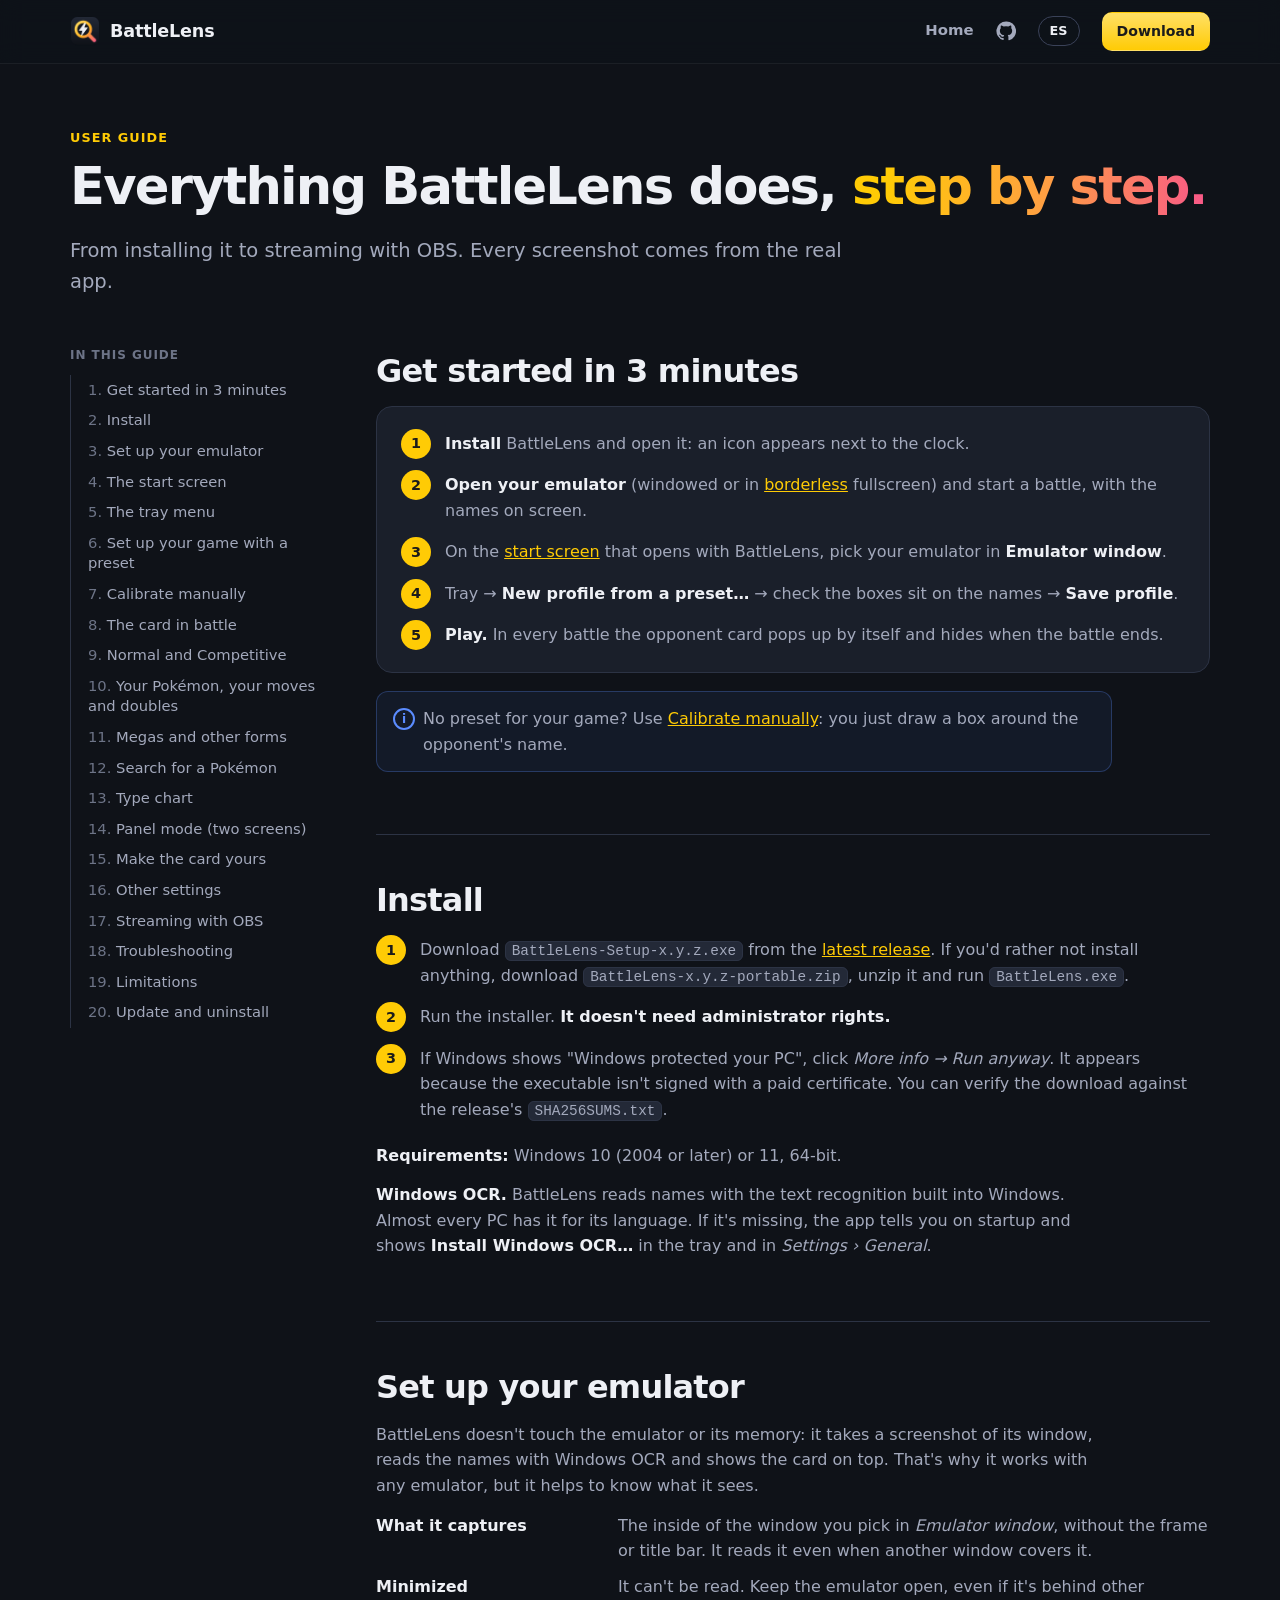
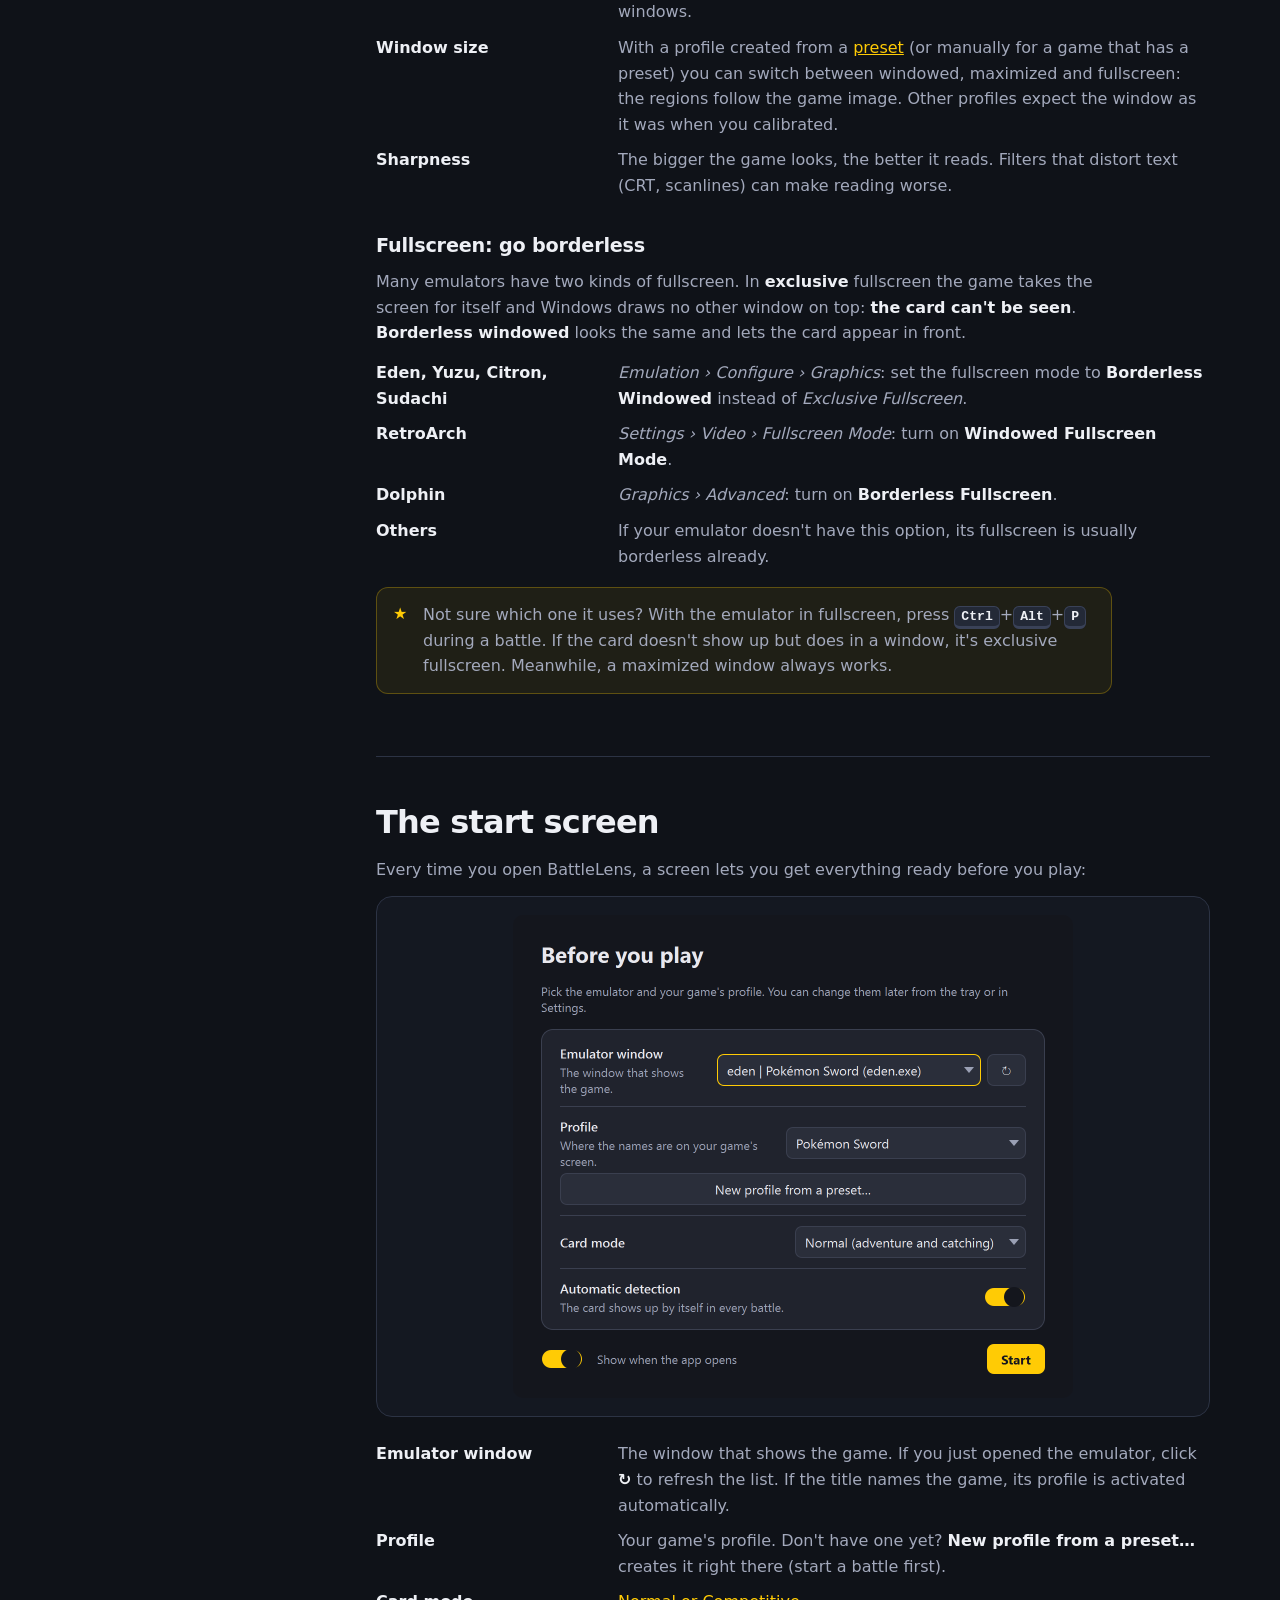
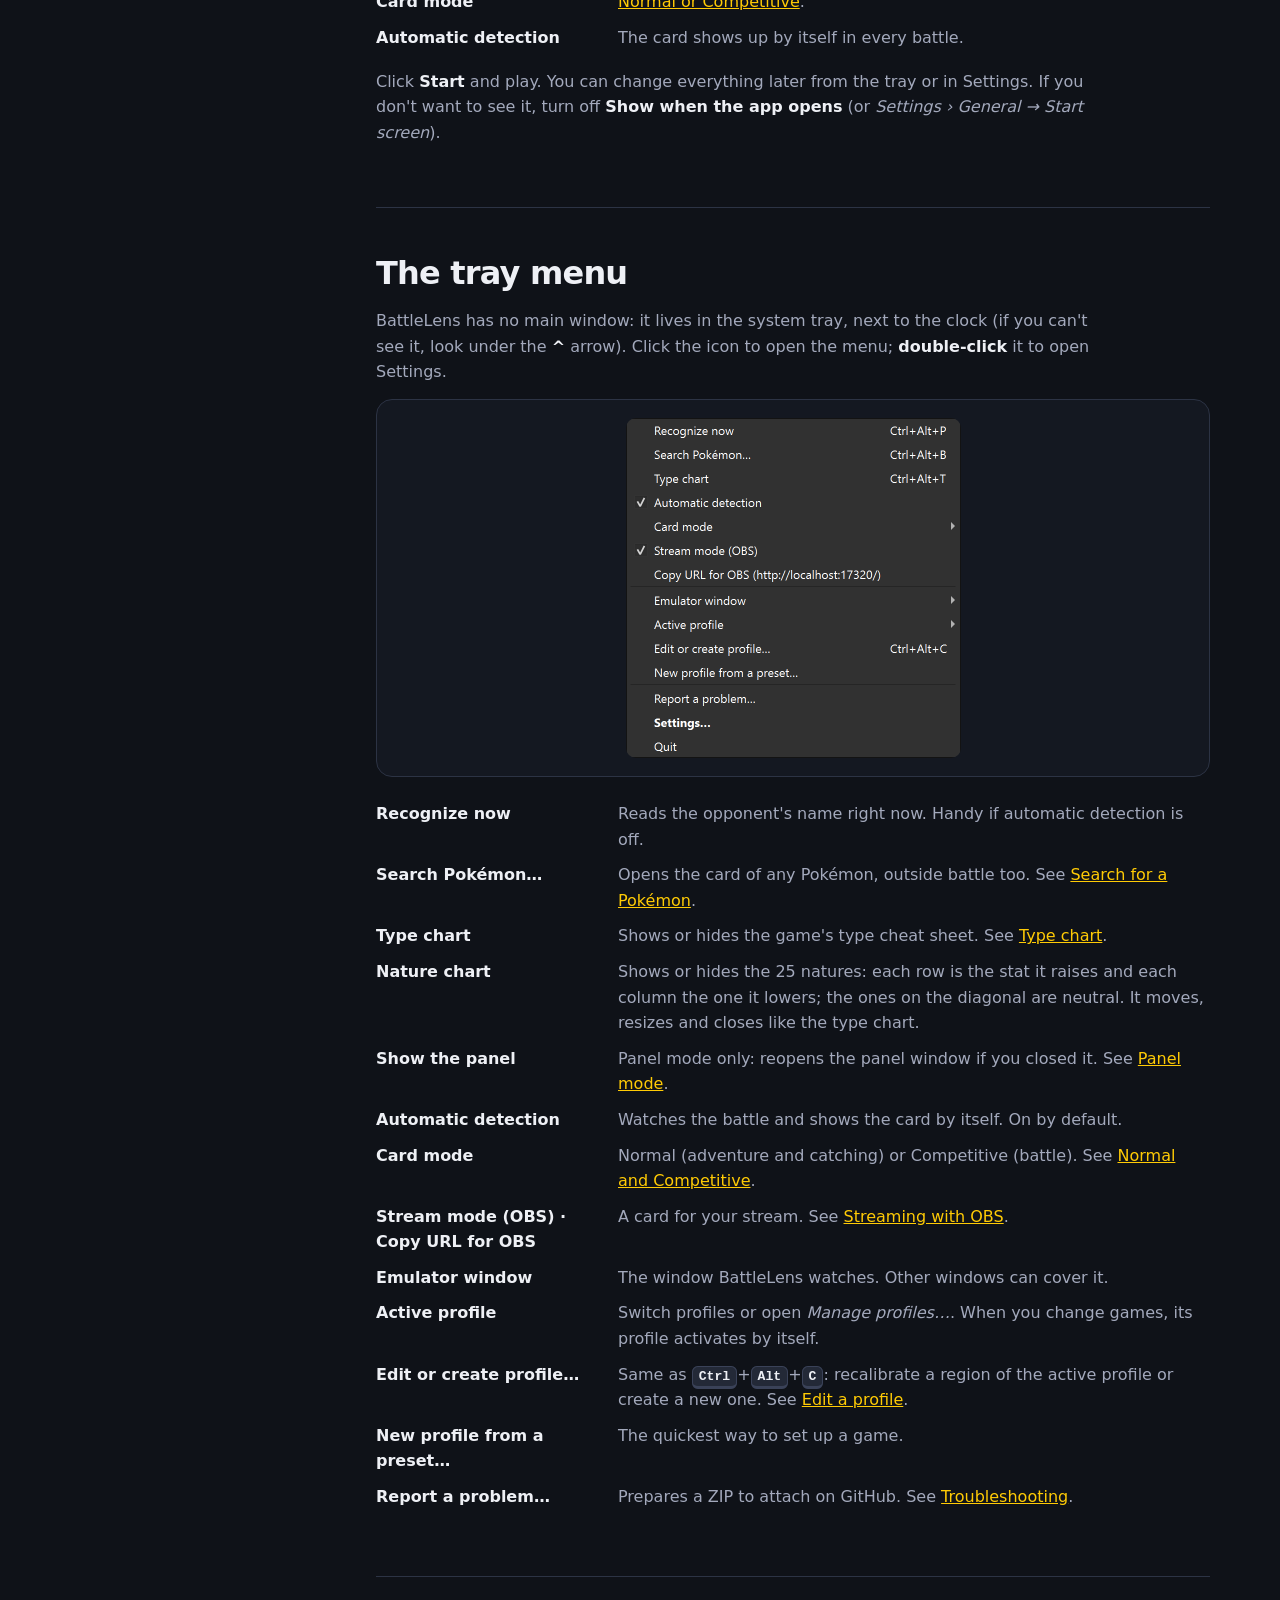
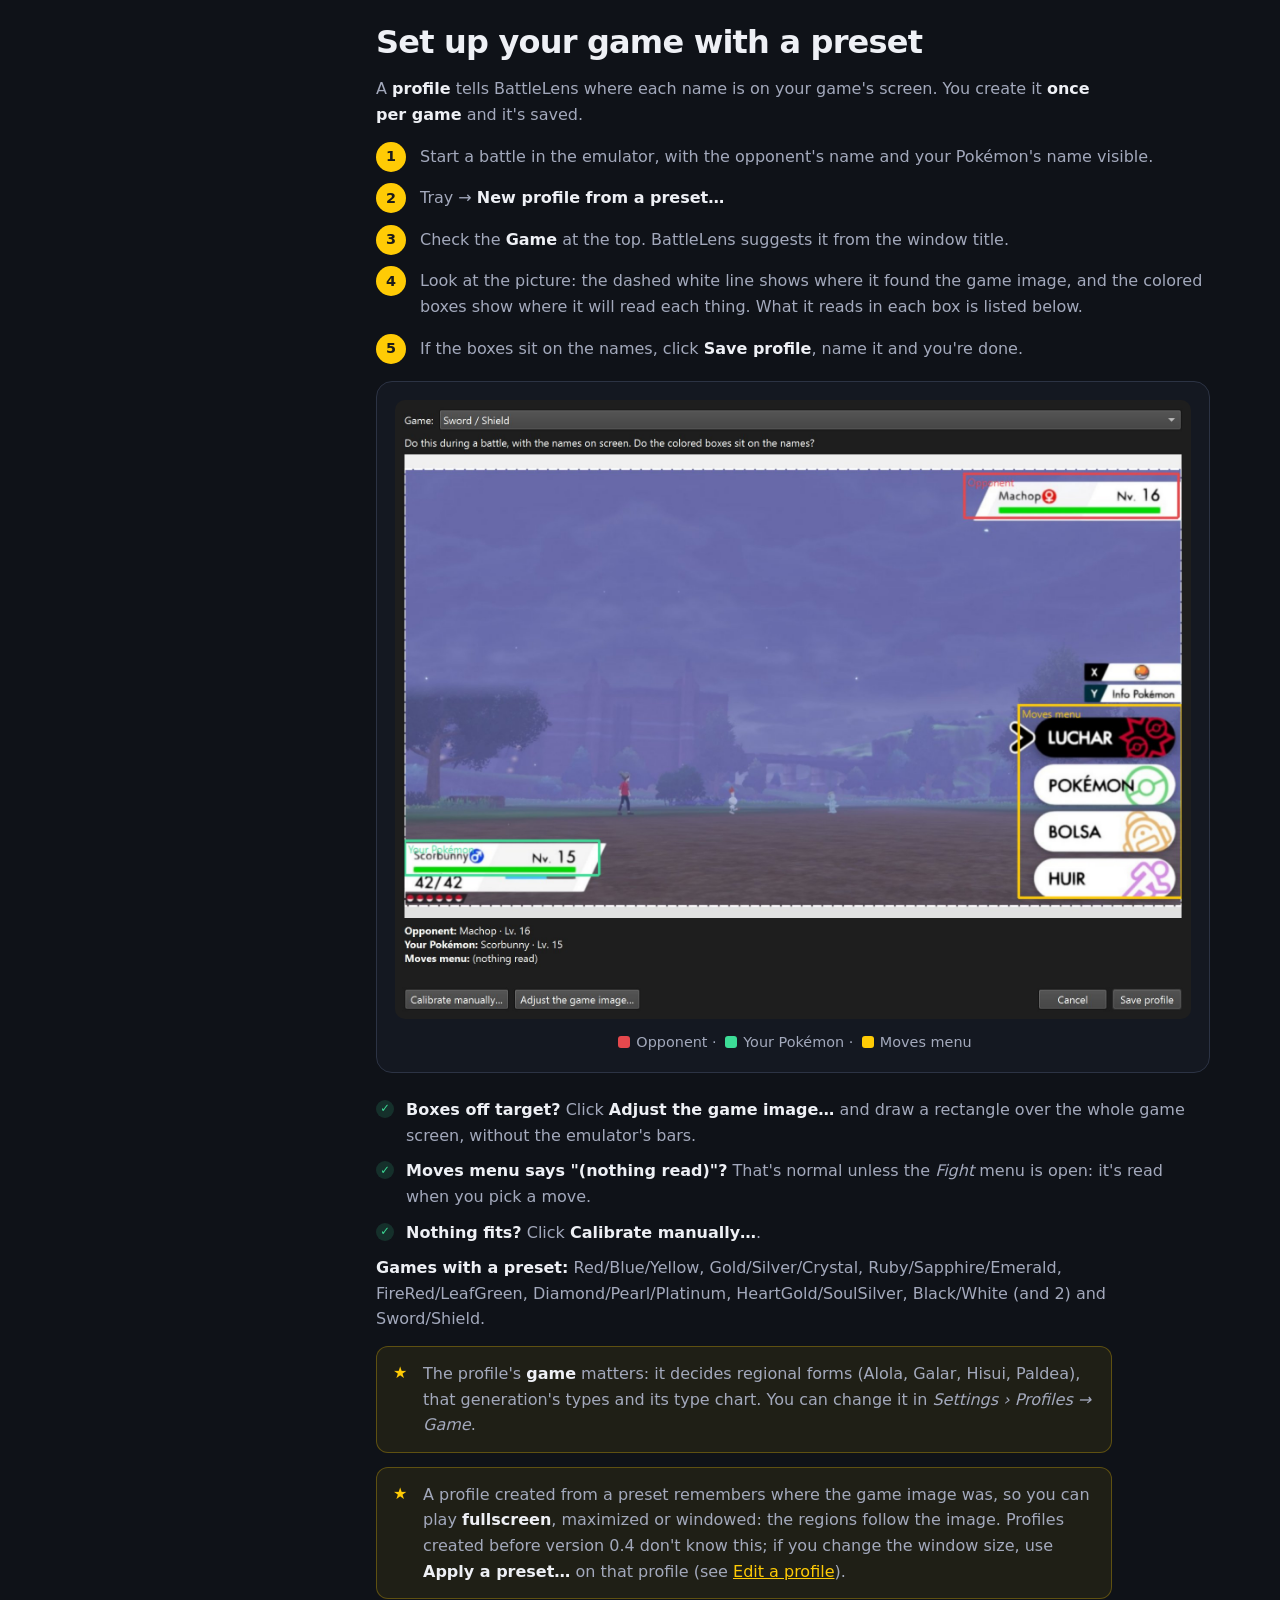
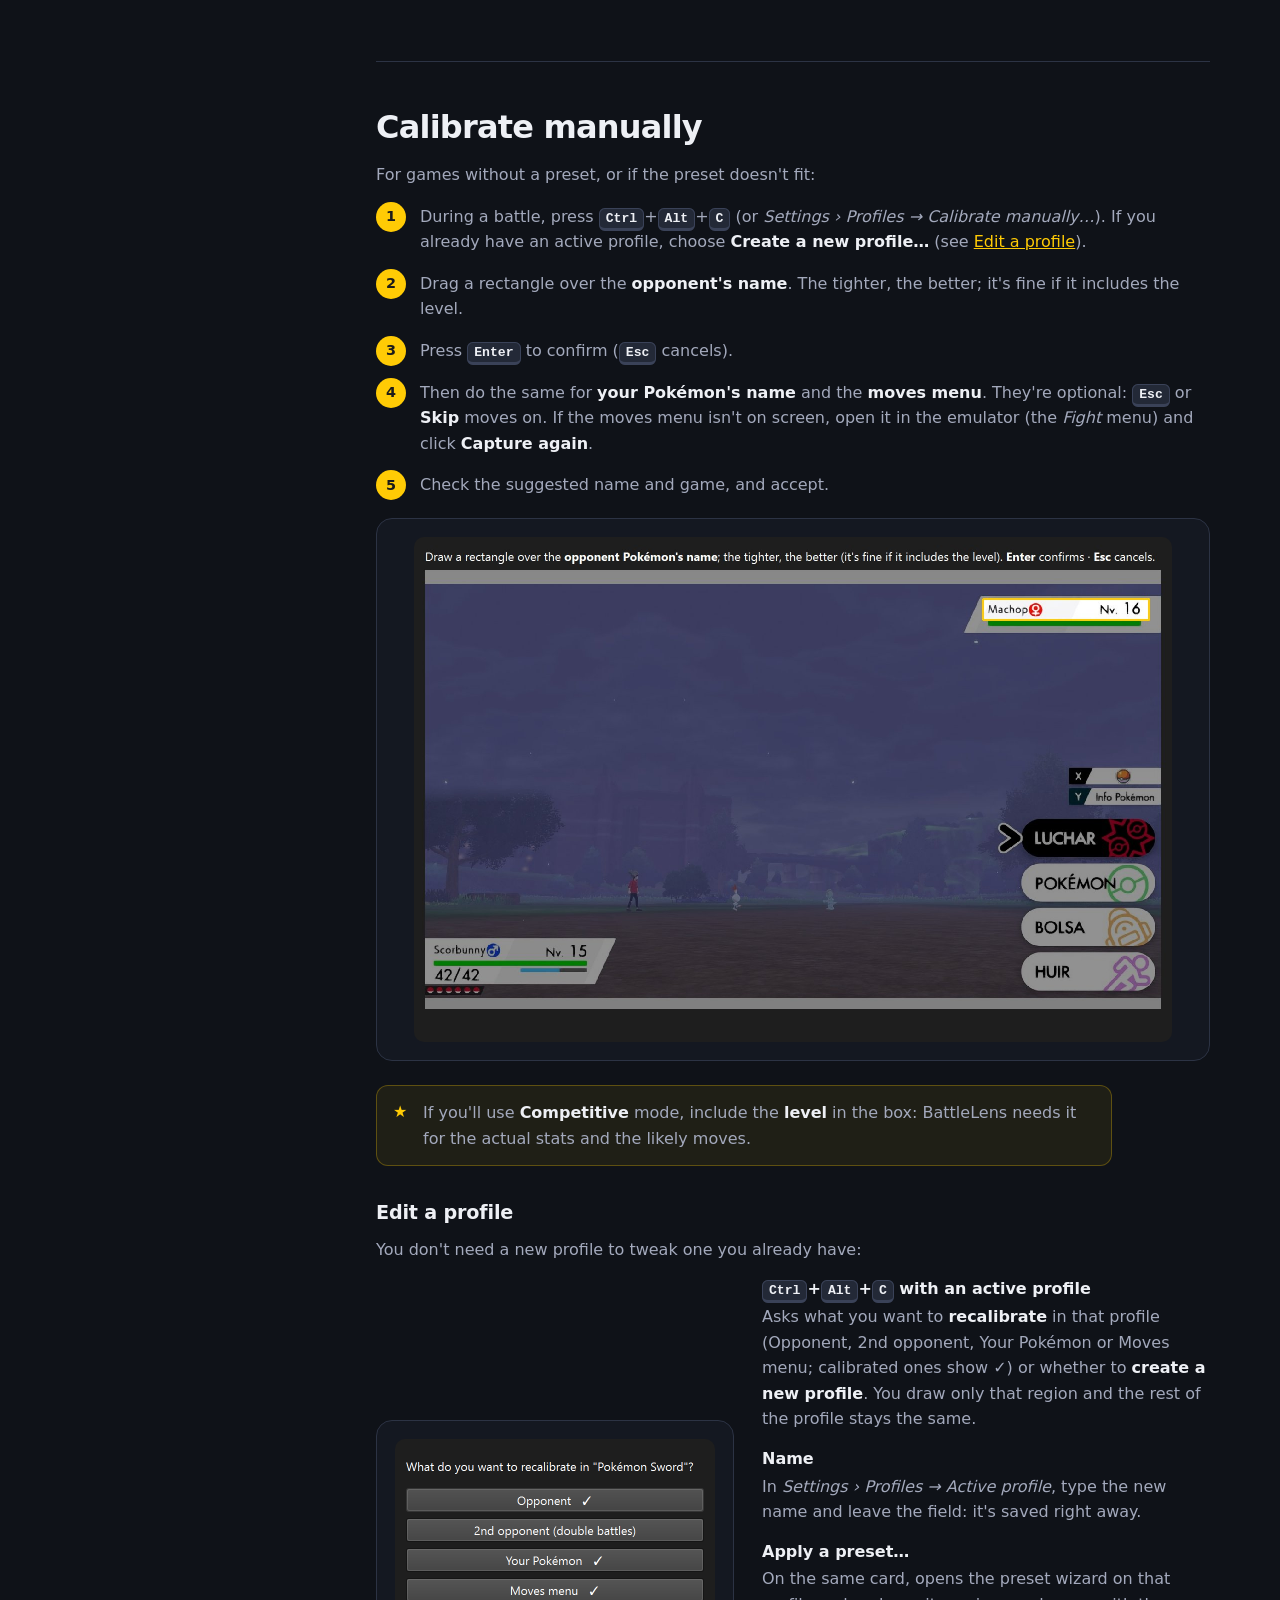
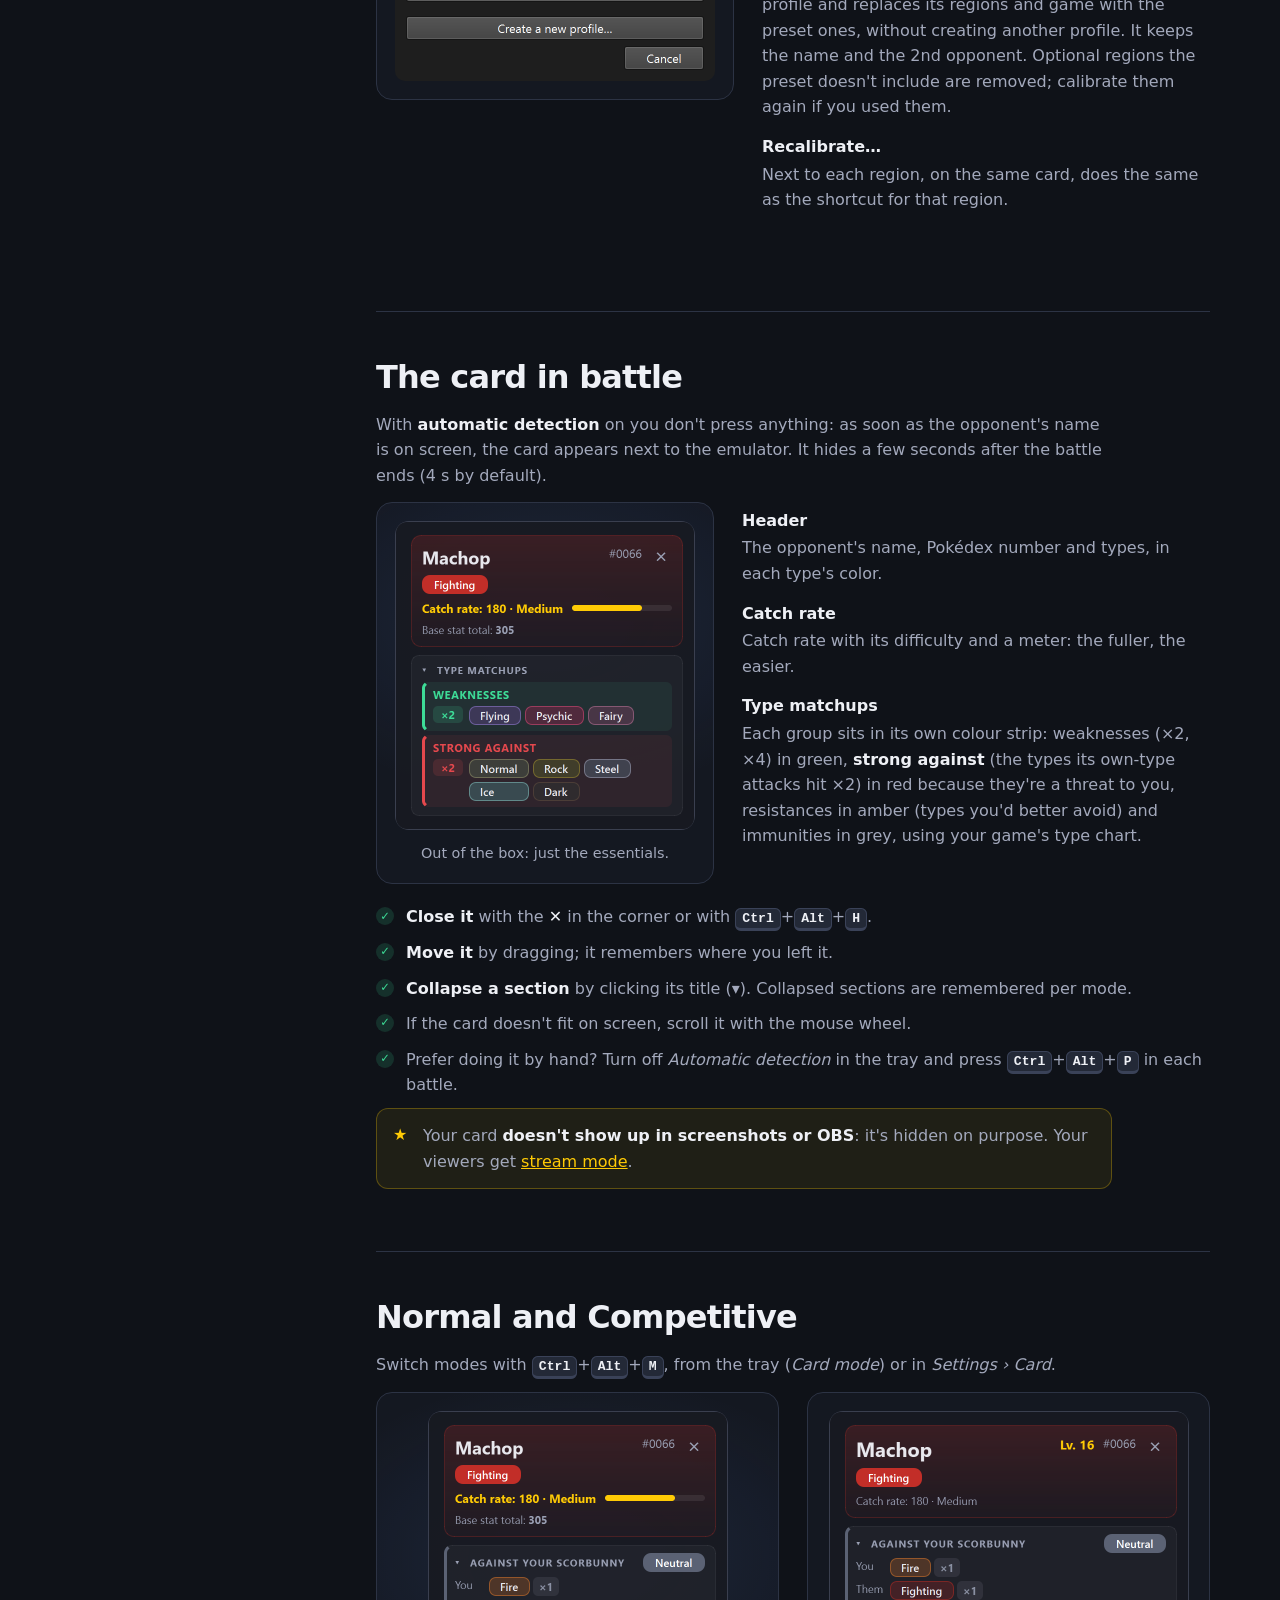
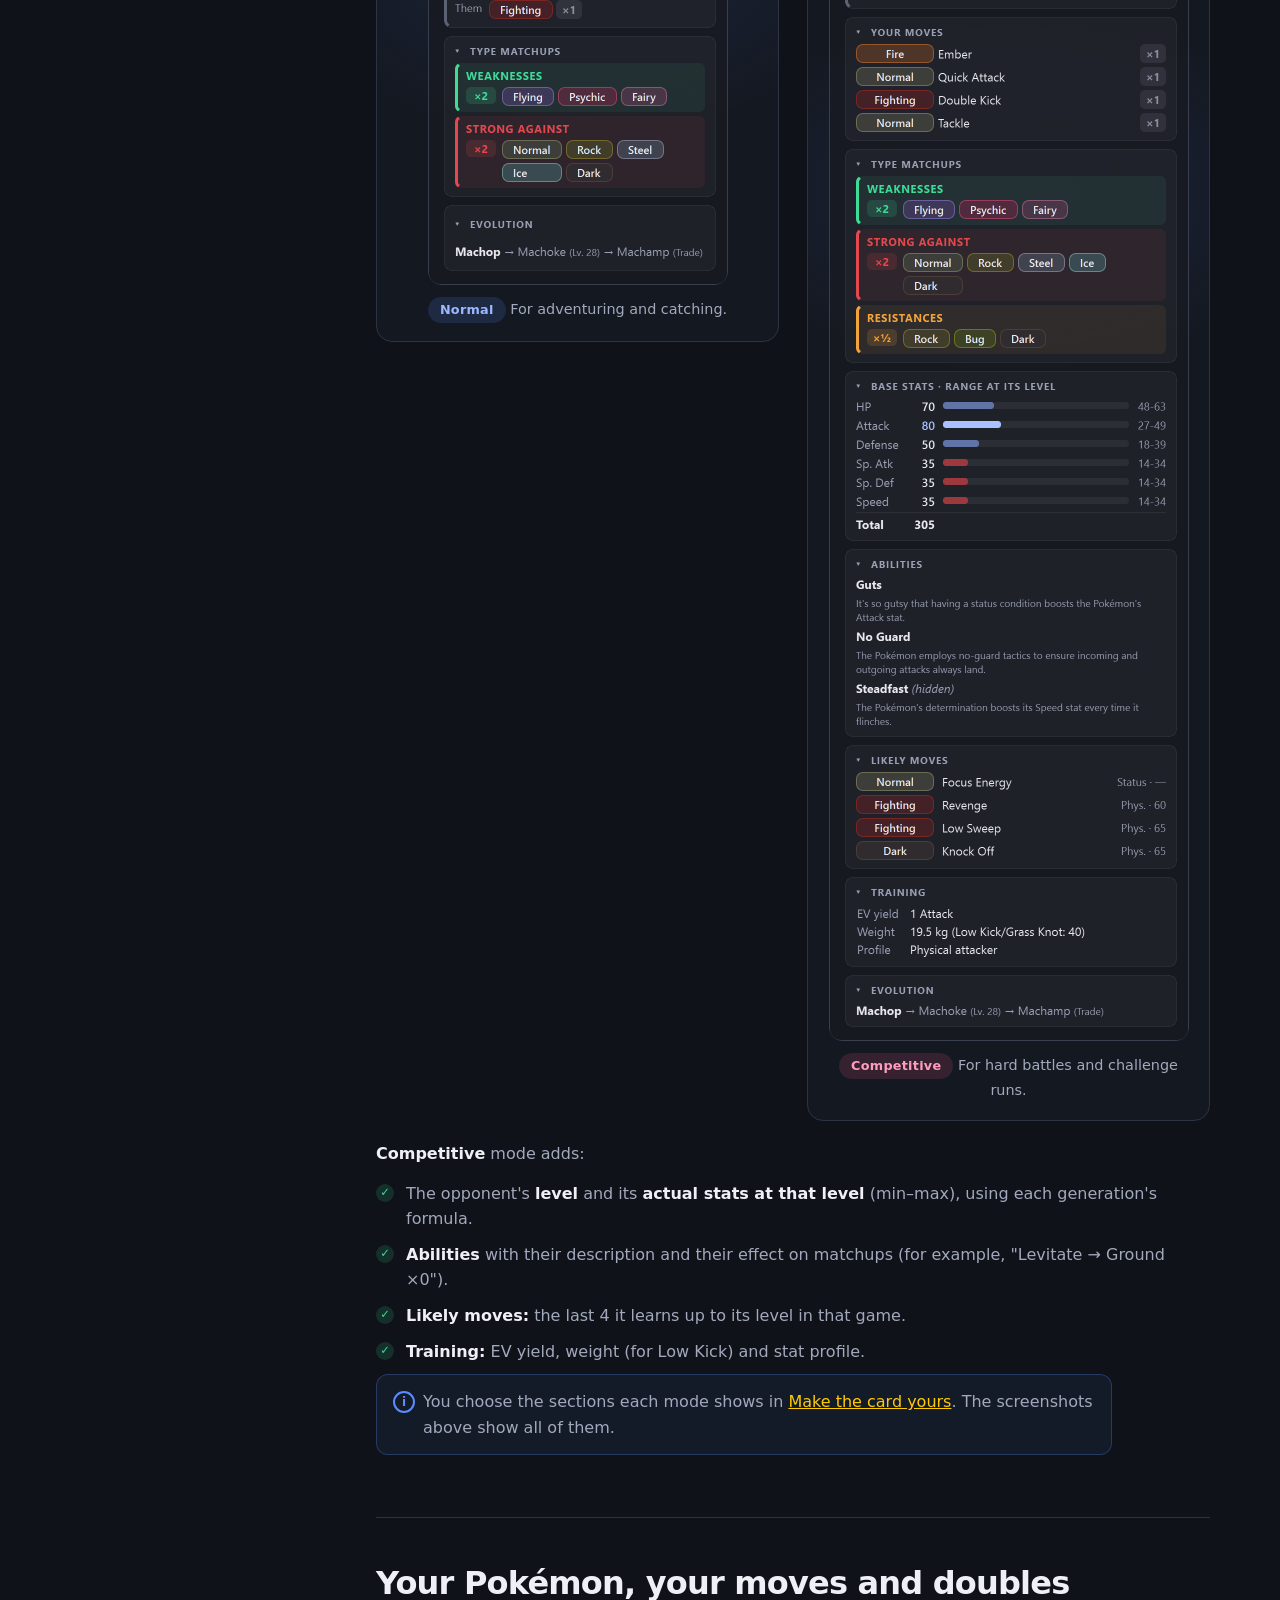
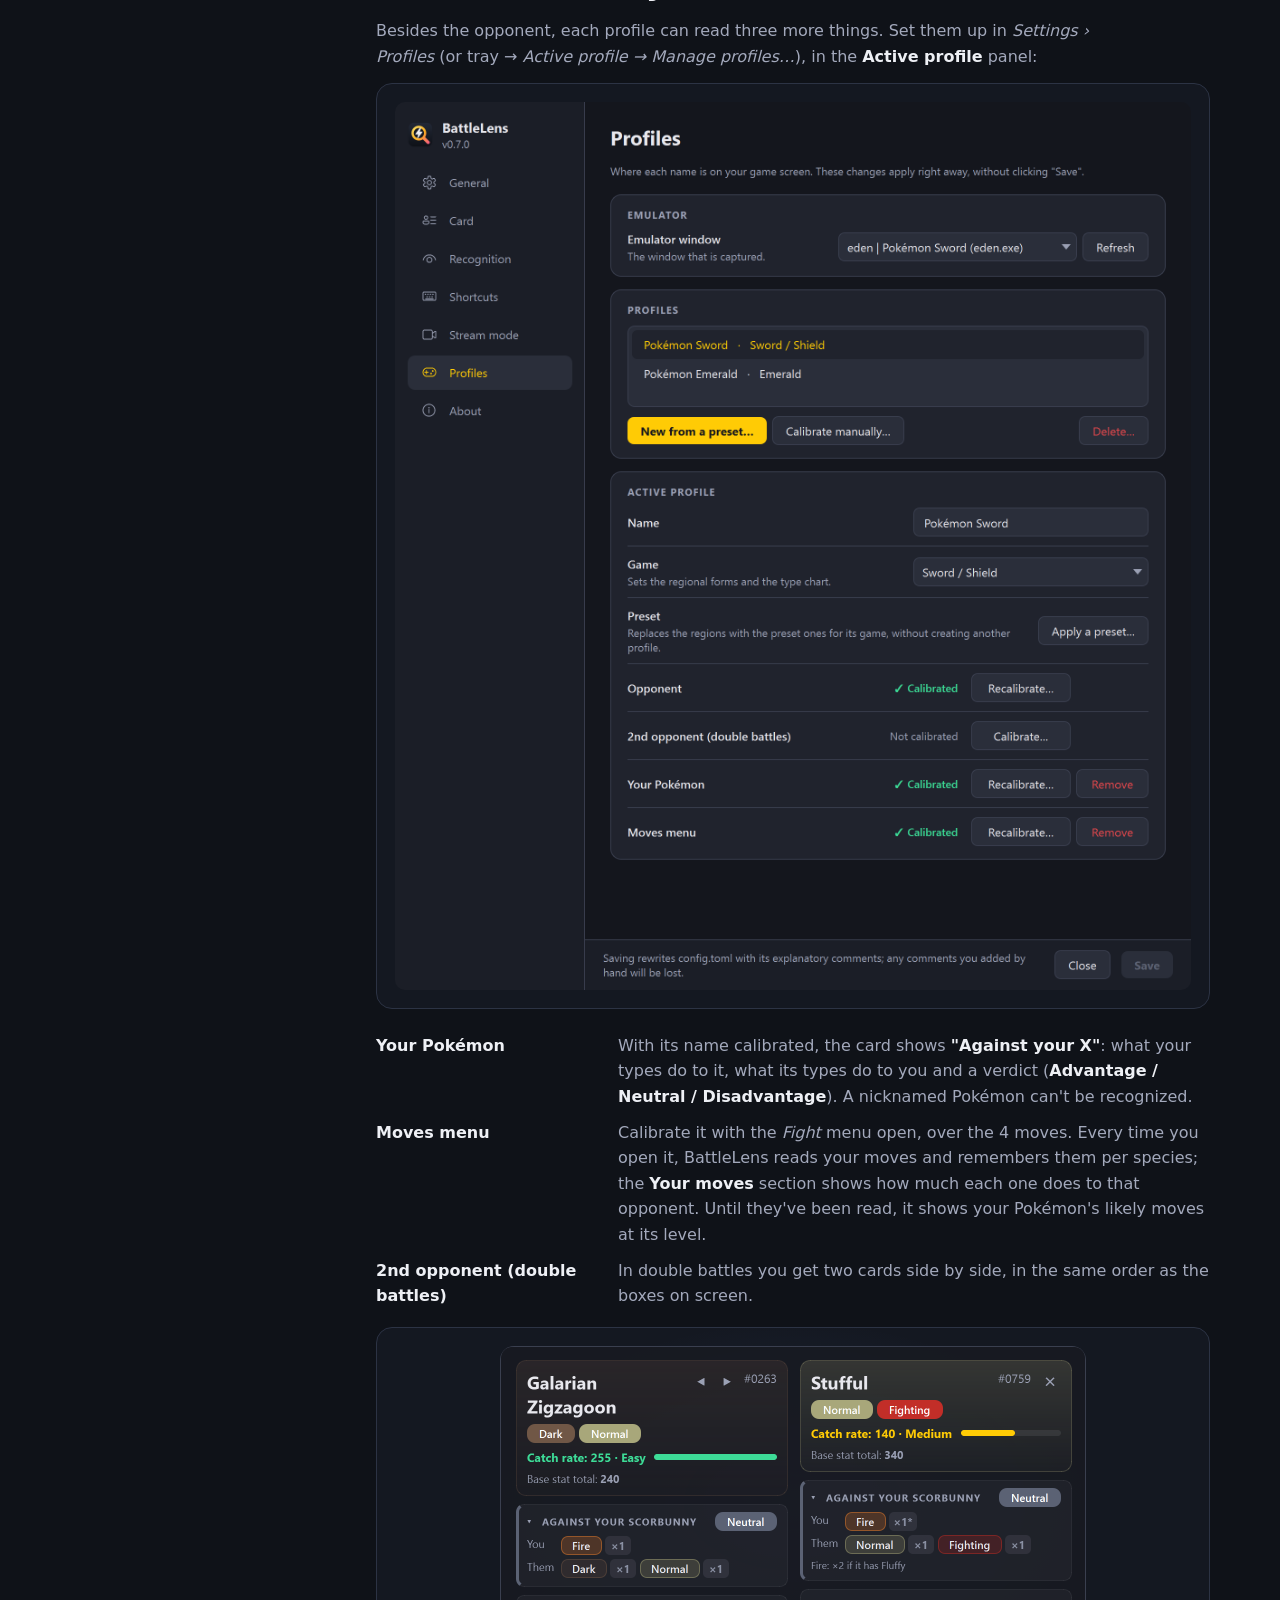
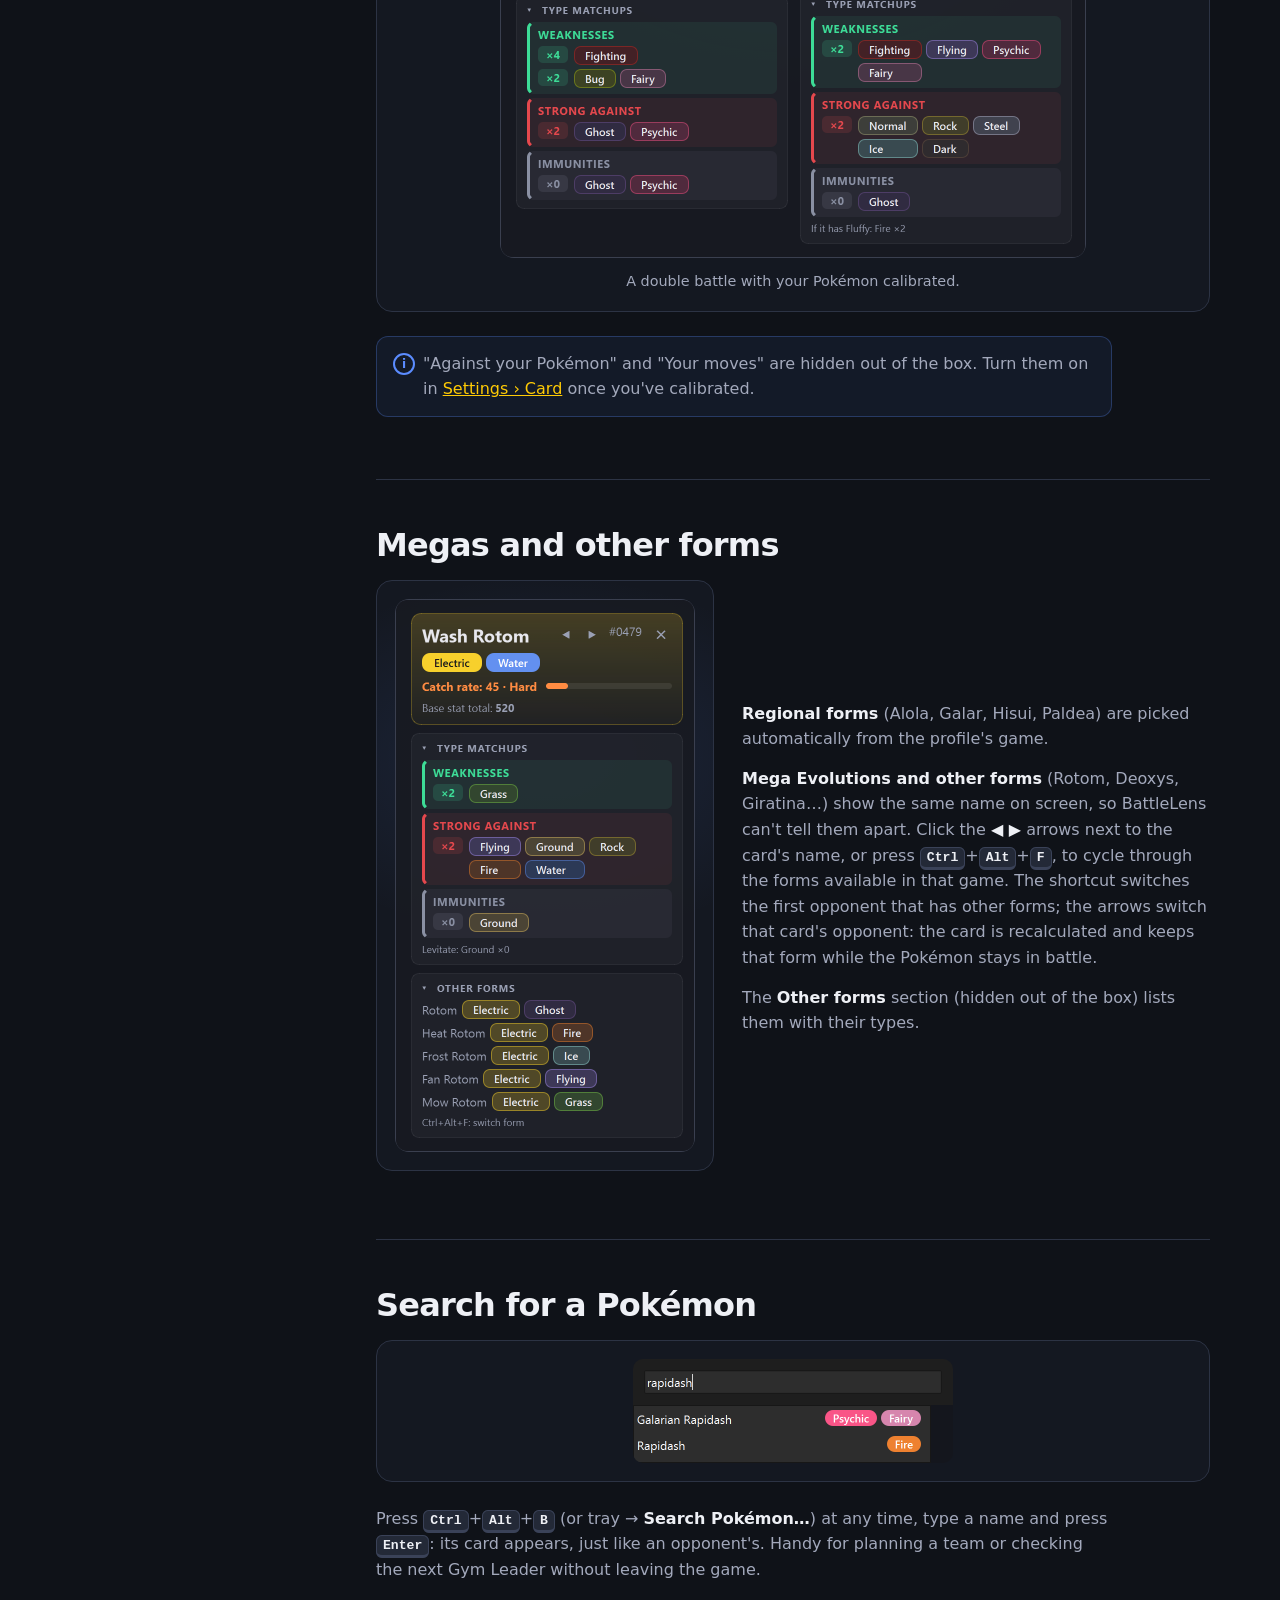
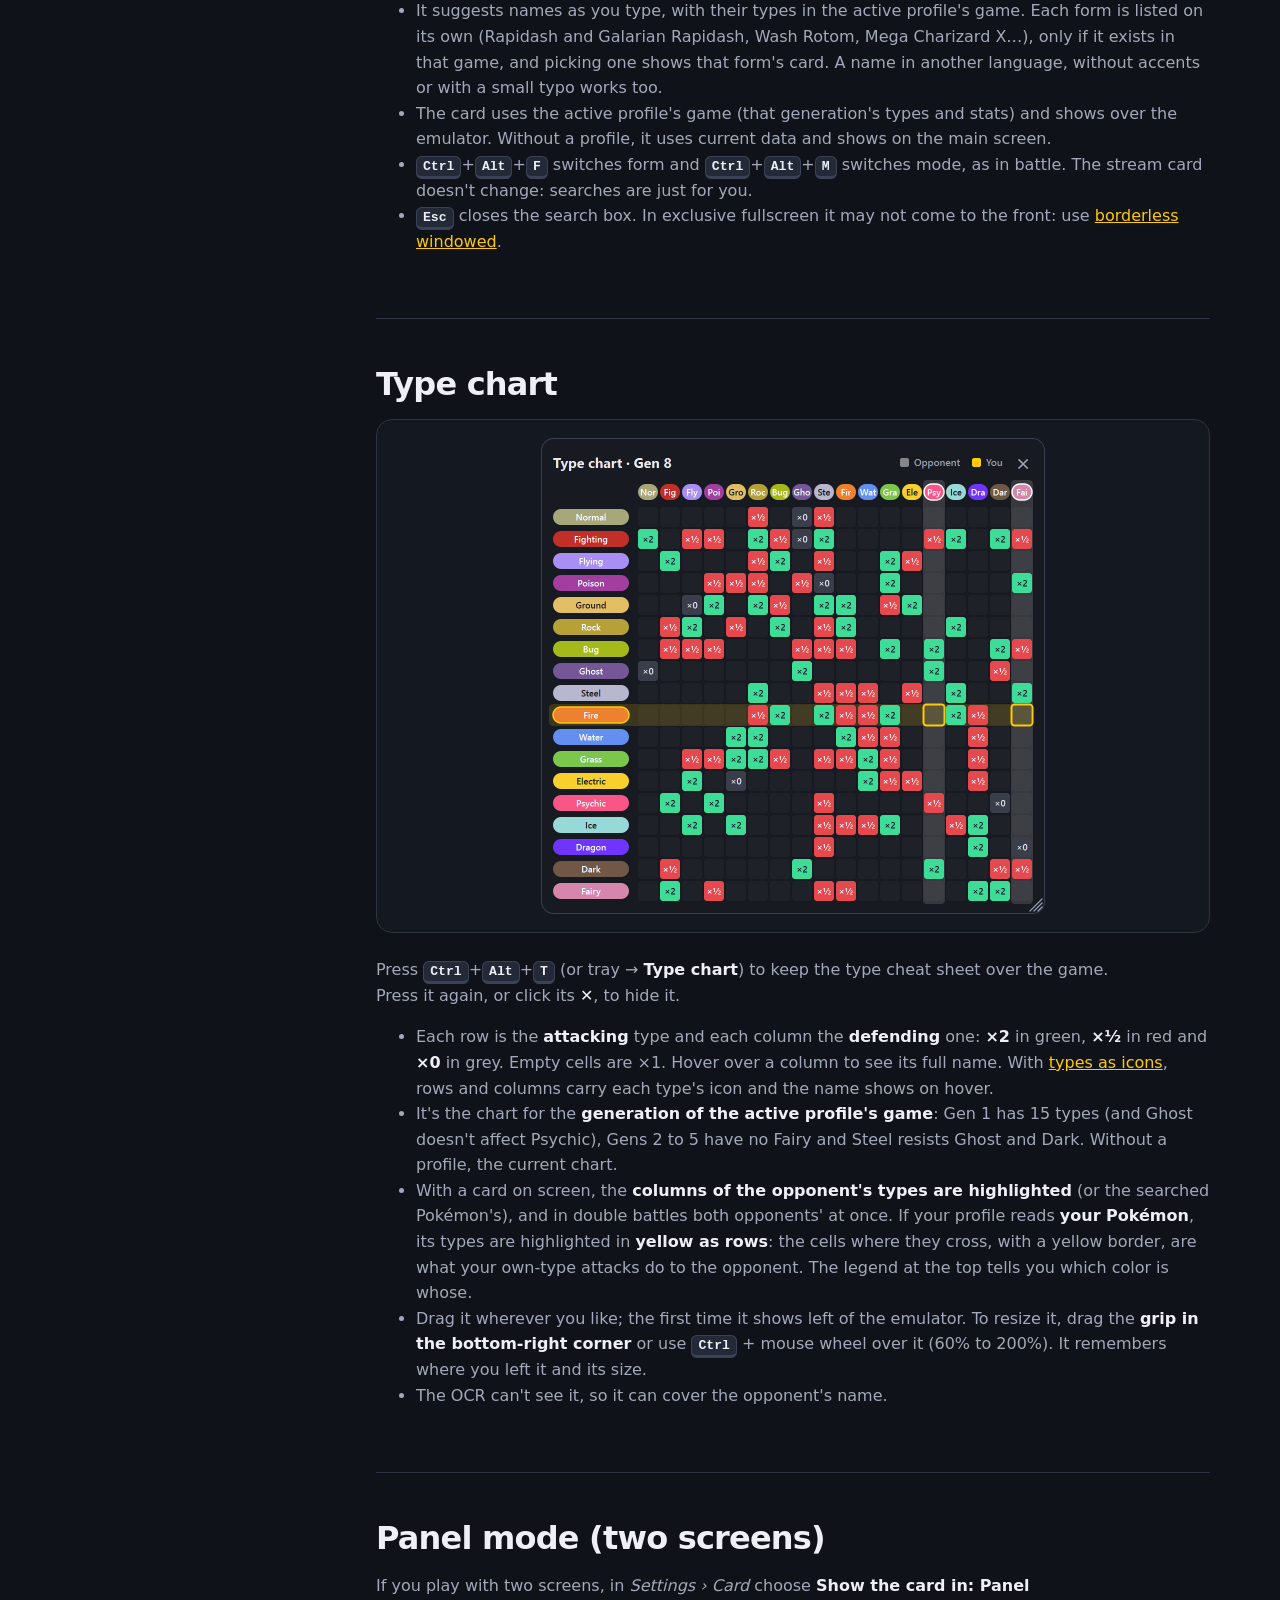
==== commit cc2adfa9: "feat: tabla de naturalezas desde la bandeja Co-Authored-By: Claude Opus 5.5 <noreply@anthropic.com>" ====
--- a/site/guide.html
+++ b/site/guide.html
@@ -154,6 +154,7 @@
             <dt>Reconocer ahora</dt><dd>Lee el nombre del rival en ese momento. Útil si tienes la detección automática apagada.</dd>
             <dt>Buscar Pokémon…</dt><dd>Abre la ficha de cualquier Pokémon, sin estar en combate. Ver <a href="#buscar">Buscar un Pokémon</a>.</dd>
             <dt>Tabla de tipos</dt><dd>Muestra u oculta la chuleta de tipos del juego. Ver <a href="#tabla-tipos">Tabla de tipos</a>.</dd>
+            <dt>Tabla de naturalezas</dt><dd>Muestra u oculta las 25 naturalezas: cada fila es la estadística que sube y cada columna la que baja; las de la diagonal son neutras. Se mueve, se reescala y se cierra como la tabla de tipos.</dd>
             <dt>Mostrar el panel</dt><dd>Solo en modo panel: vuelve a abrir la ventana del panel si la cerraste. Ver <a href="#panel">Modo panel</a>.</dd>
             <dt>Detección automática</dt><dd>Vigila el combate y muestra la ficha sola. Activada por defecto.</dd>
             <dt>Modo de la ficha</dt><dd>Normal (aventura y captura) o Competitivo (combate). Ver <a href="#modos">Normal y Competitivo</a>.</dd>
@@ -592,6 +593,7 @@
             <dt>Recognize now</dt><dd>Reads the opponent's name right now. Handy if automatic detection is off.</dd>
             <dt>Search Pokémon…</dt><dd>Opens the card of any Pokémon, outside battle too. See <a href="#search">Search for a Pokémon</a>.</dd>
             <dt>Type chart</dt><dd>Shows or hides the game's type cheat sheet. See <a href="#type-chart">Type chart</a>.</dd>
+            <dt>Nature chart</dt><dd>Shows or hides the 25 natures: each row is the stat it raises and each column the one it lowers; the ones on the diagonal are neutral. It moves, resizes and closes like the type chart.</dd>
             <dt>Show the panel</dt><dd>Panel mode only: reopens the panel window if you closed it. See <a href="#panel-mode">Panel mode</a>.</dd>
             <dt>Automatic detection</dt><dd>Watches the battle and shows the card by itself. On by default.</dd>
             <dt>Card mode</dt><dd>Normal (adventure and catching) or Competitive (battle). See <a href="#modes">Normal and Competitive</a>.</dd>
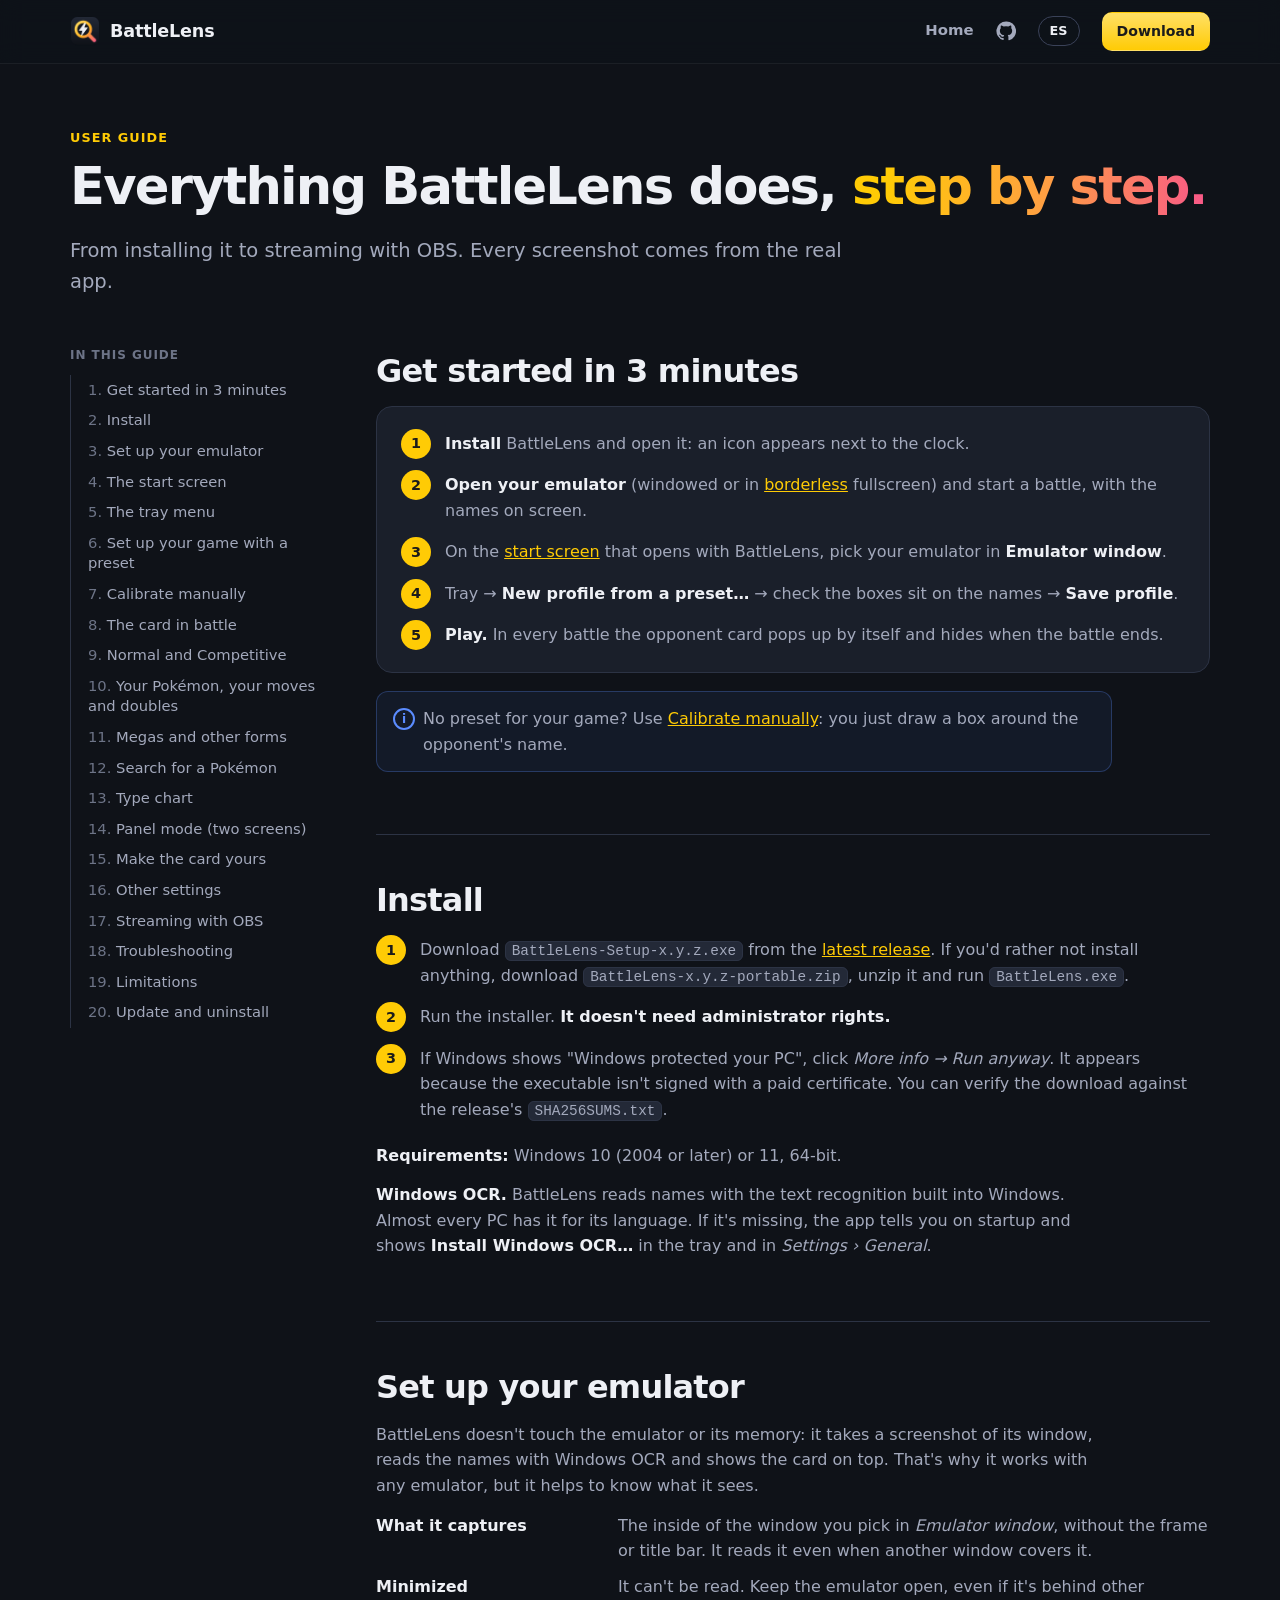
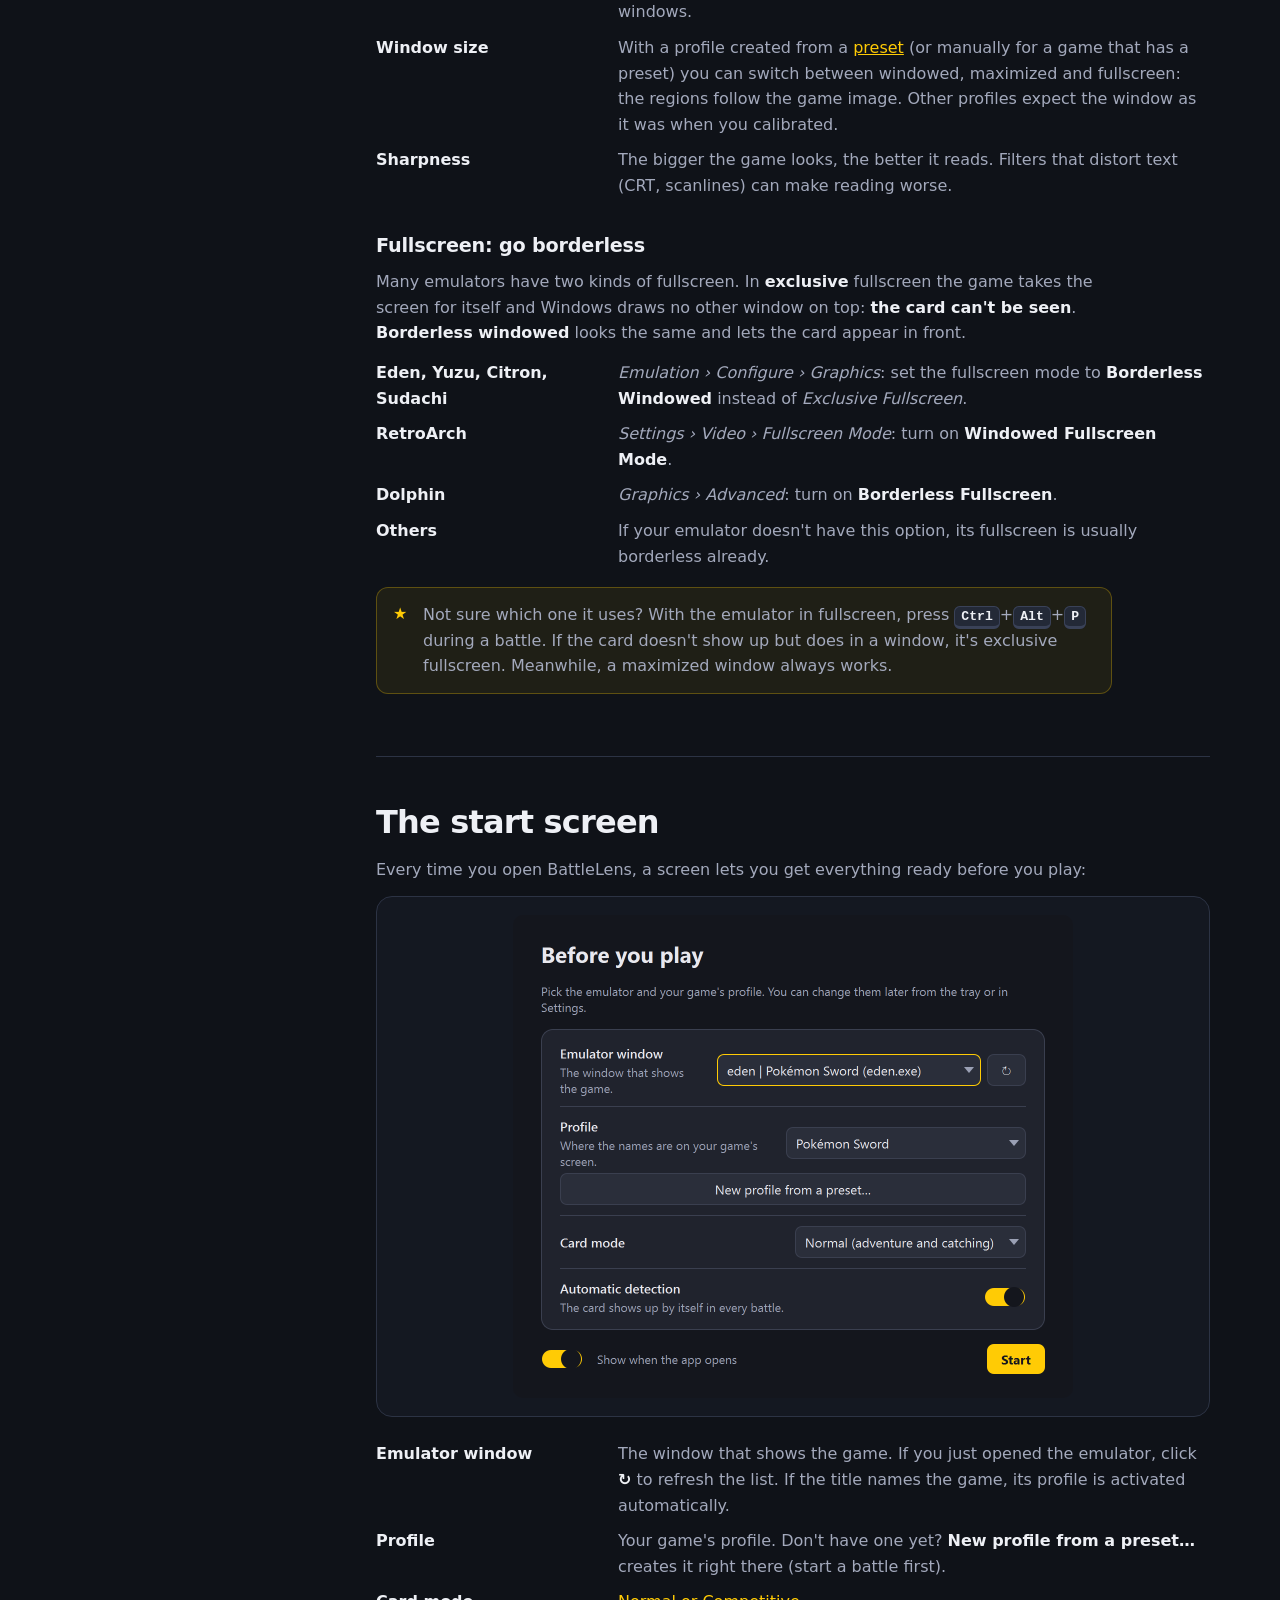
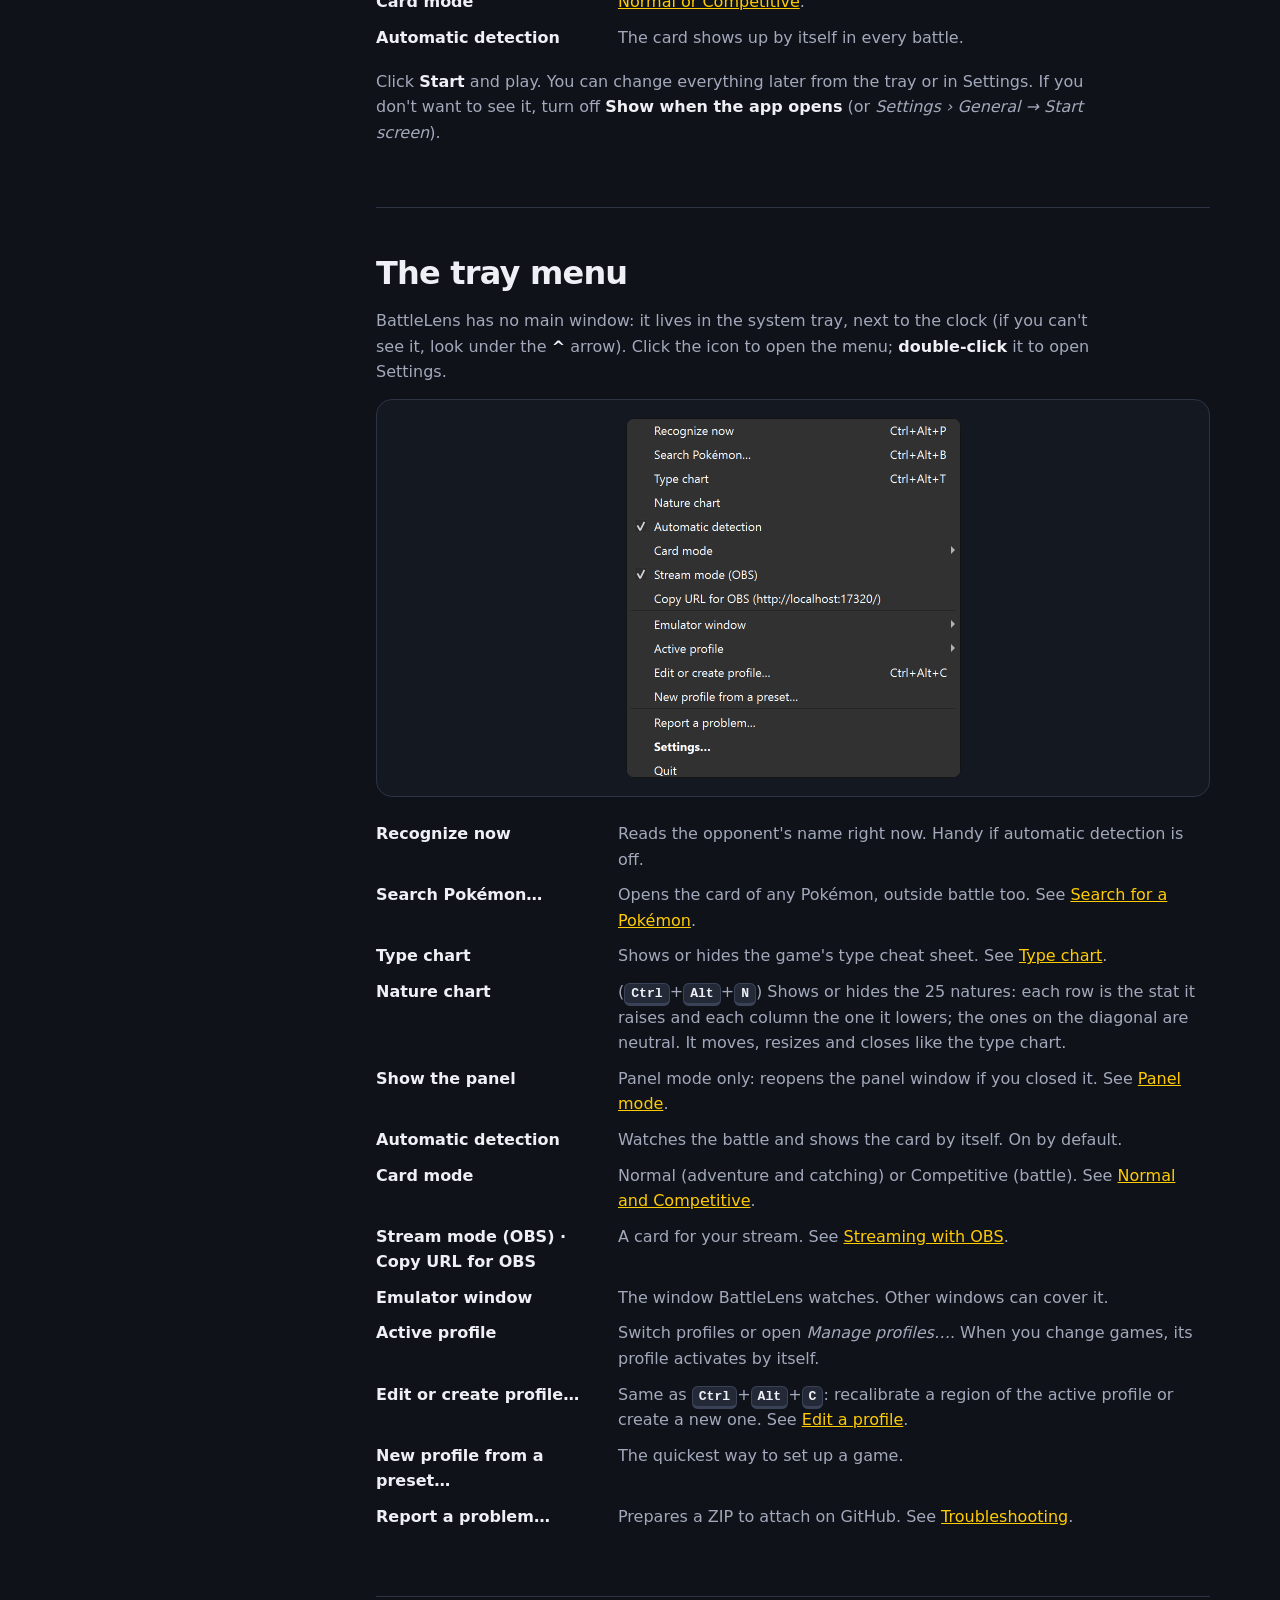
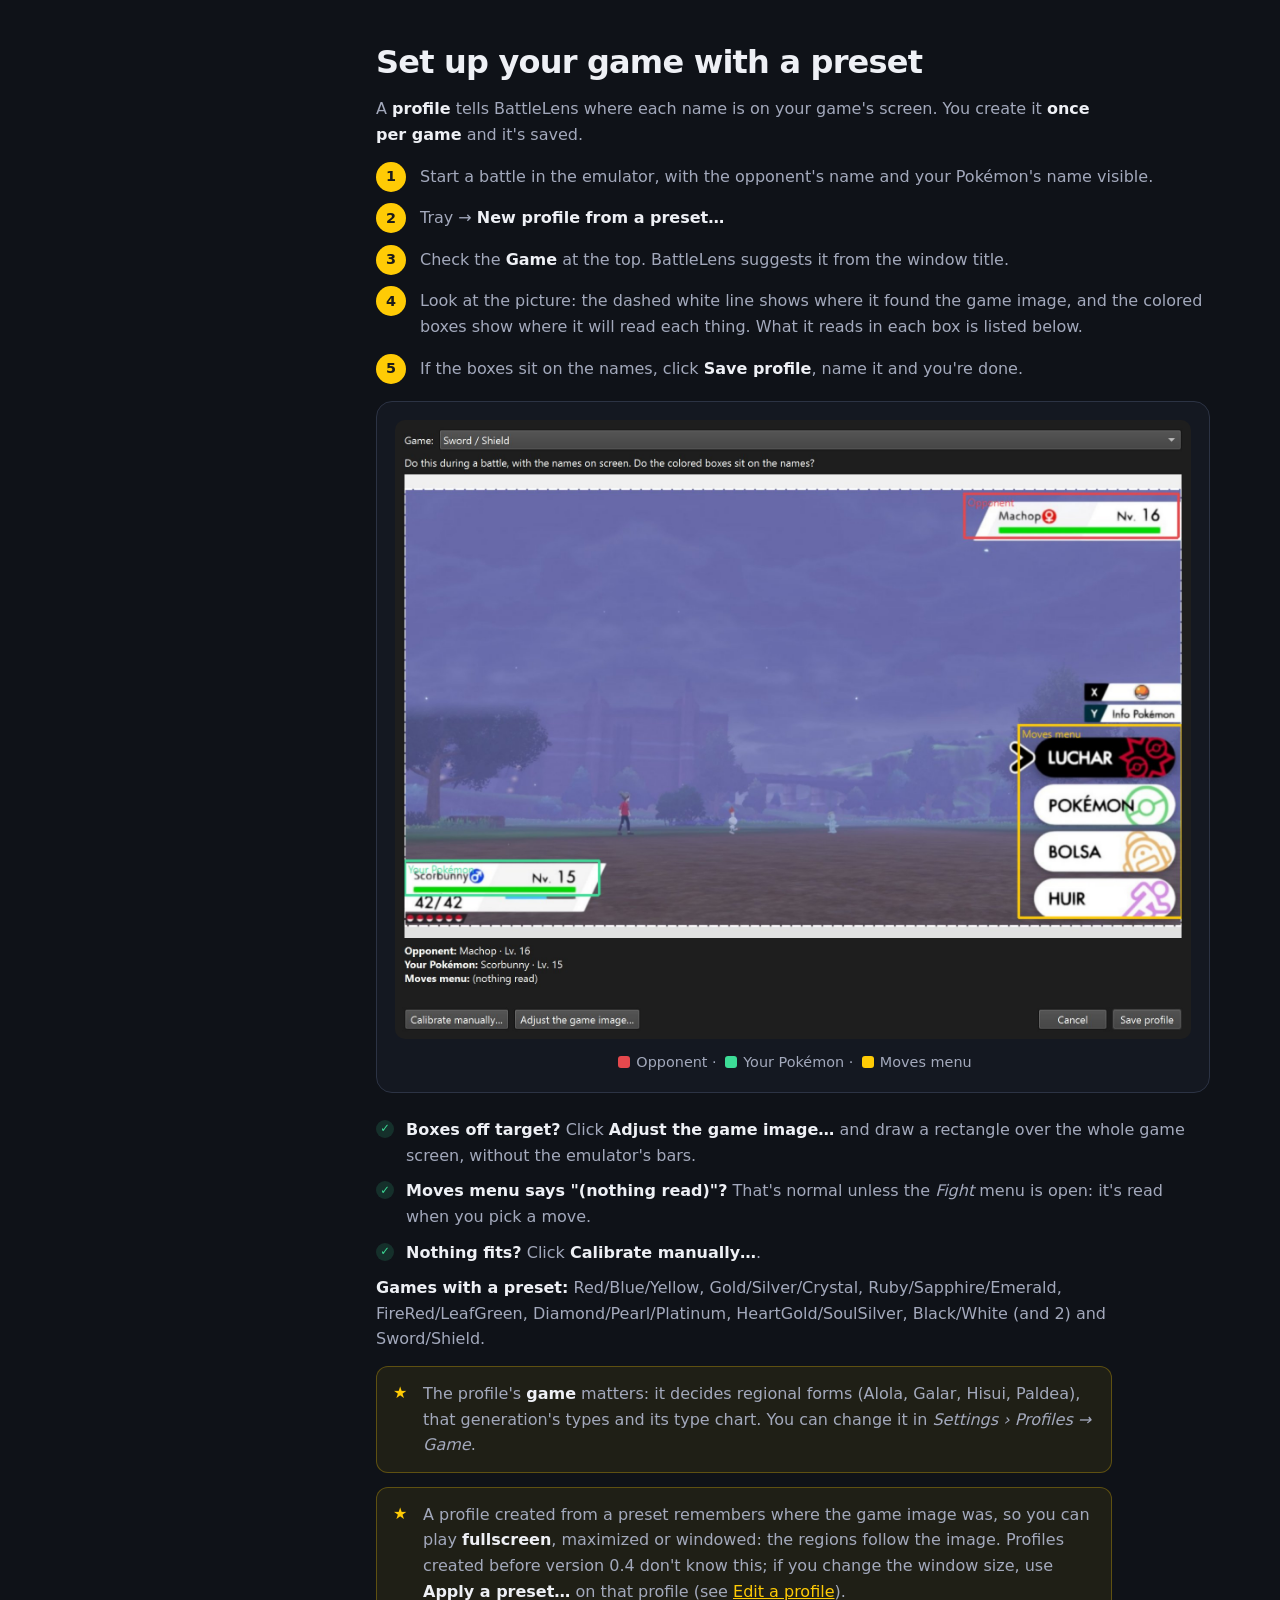
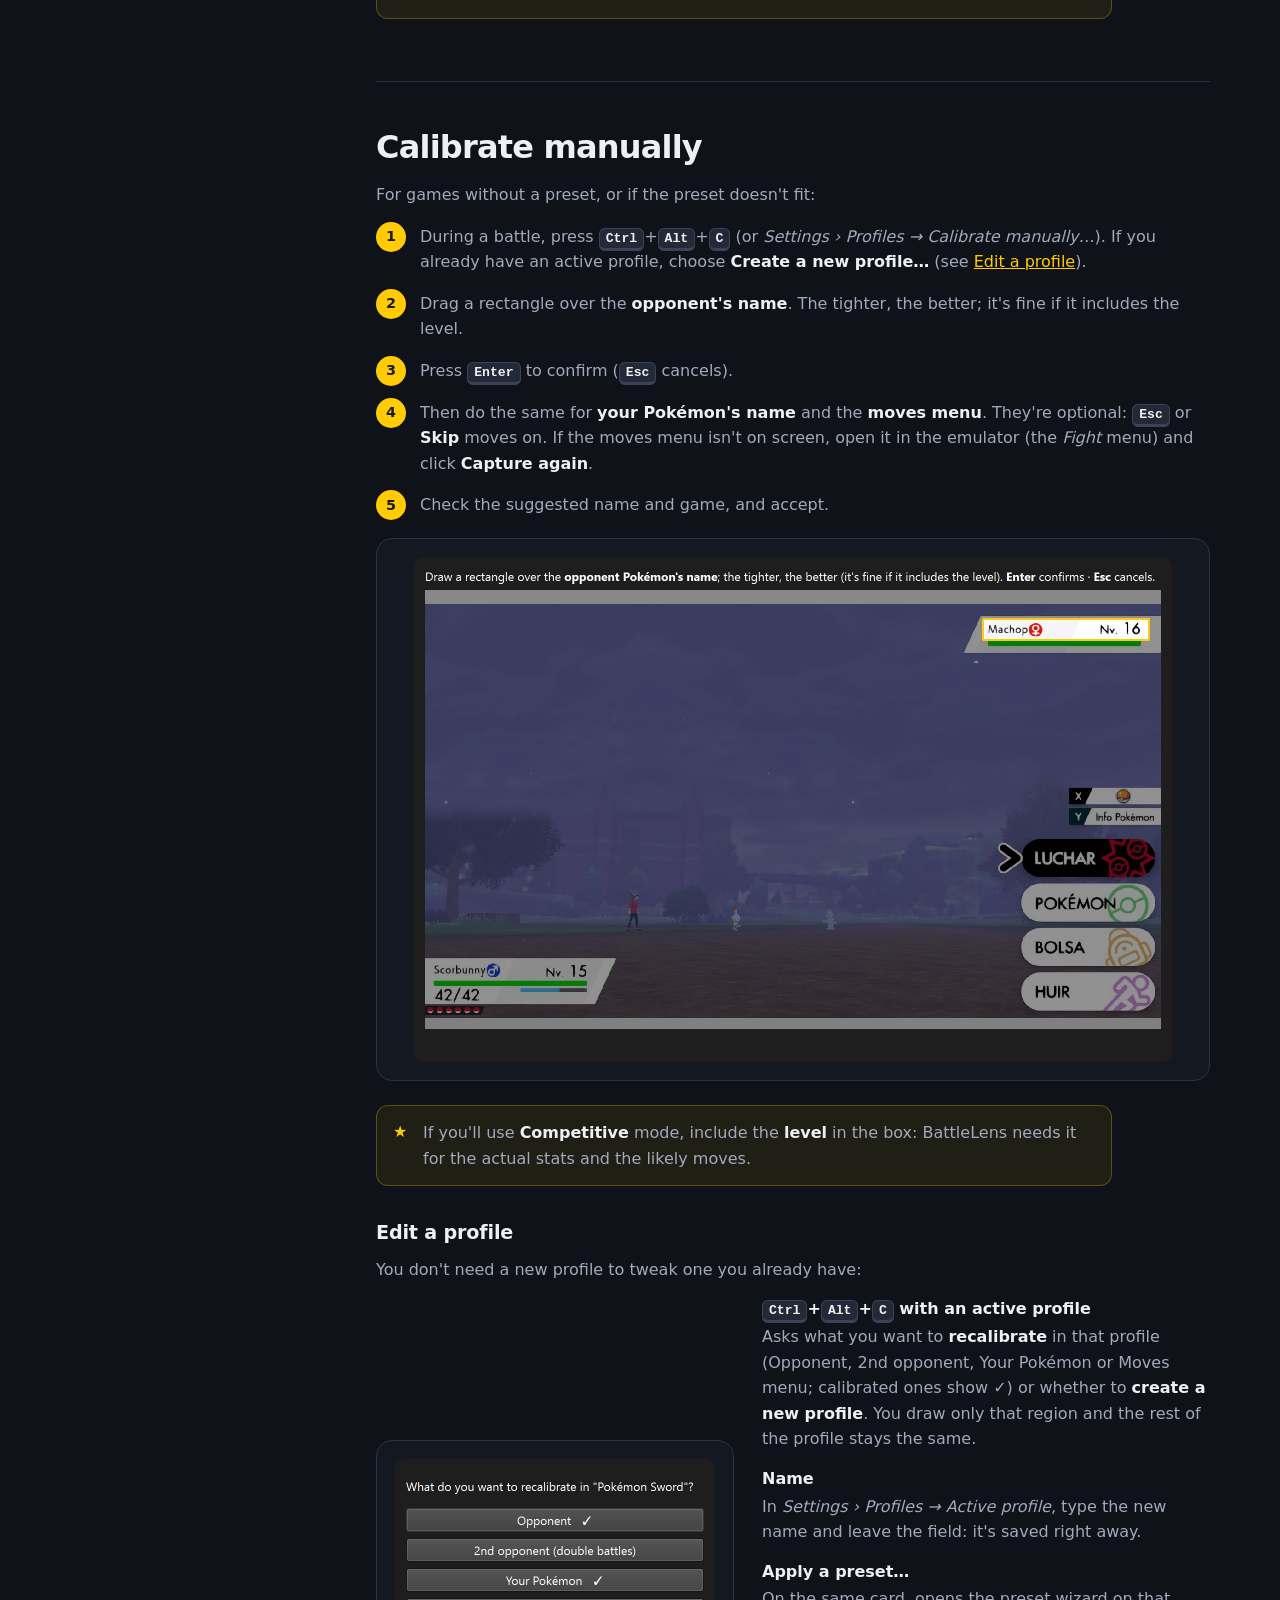
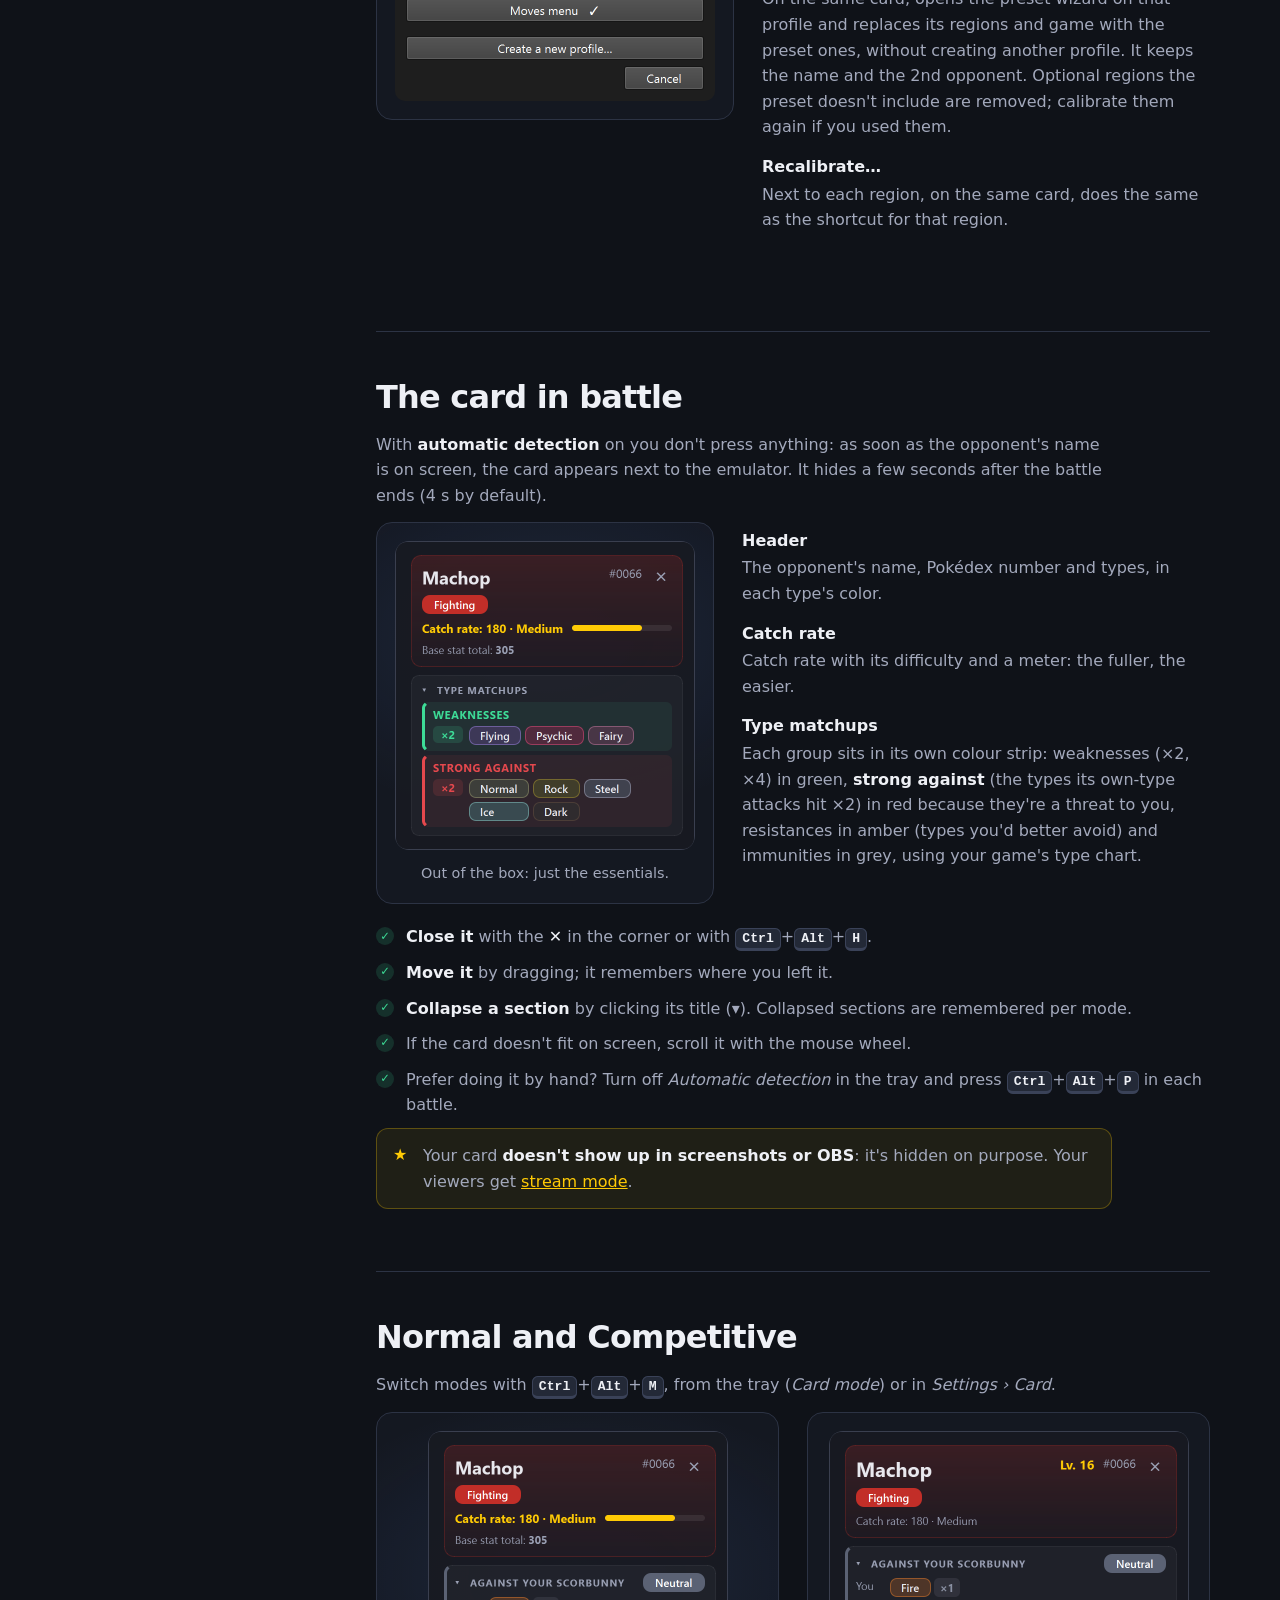
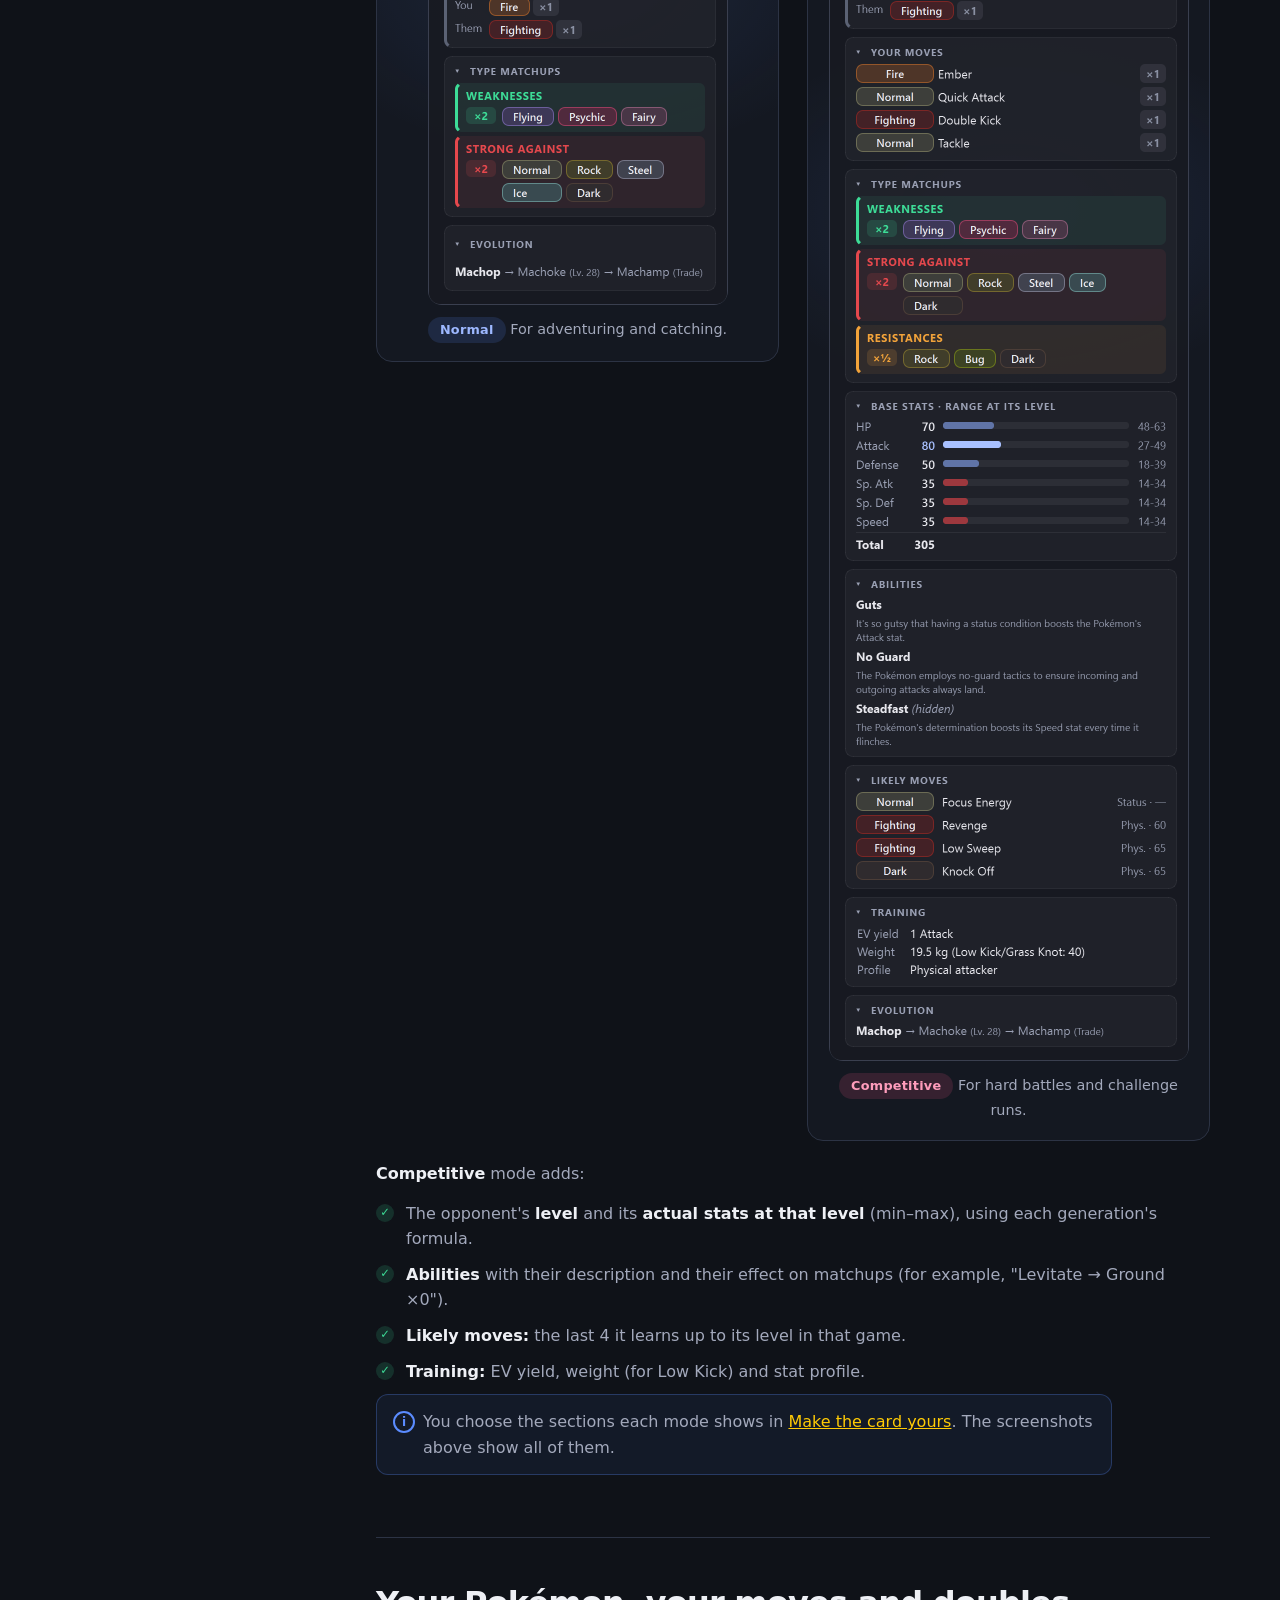
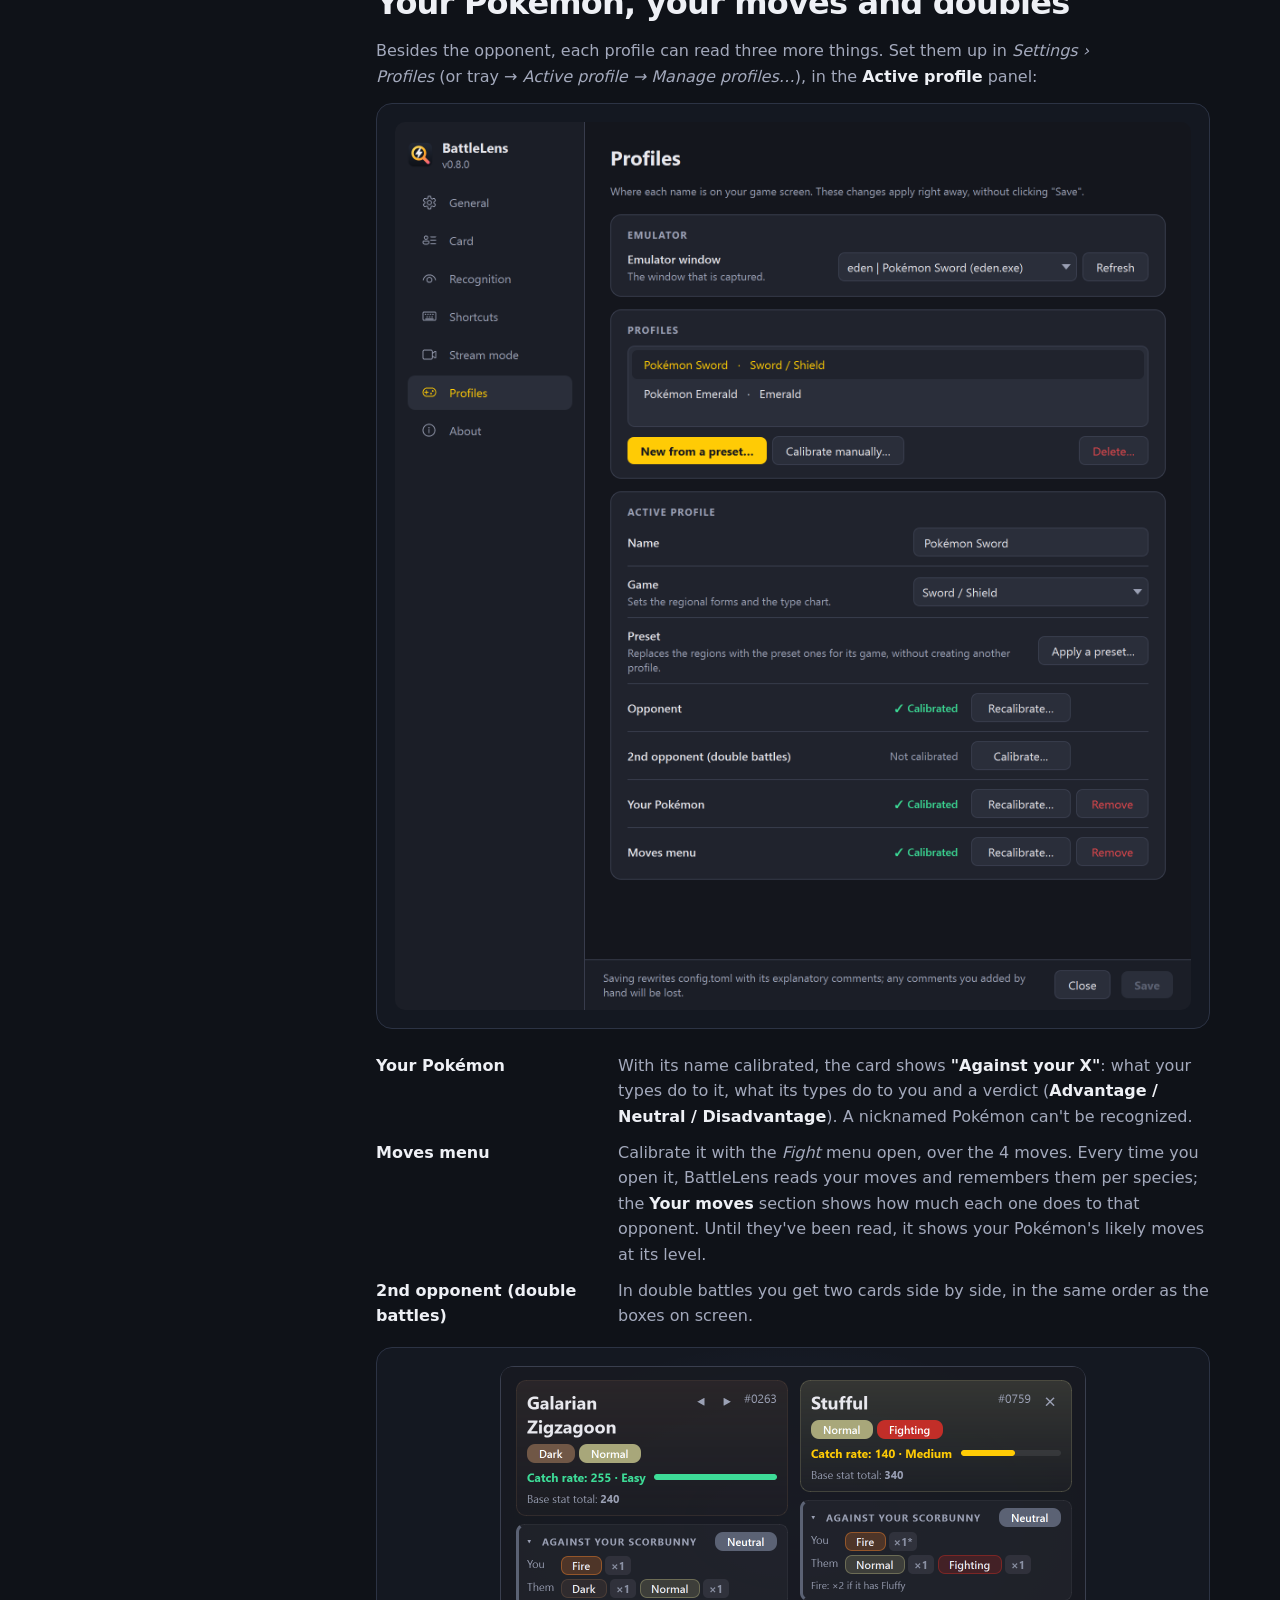
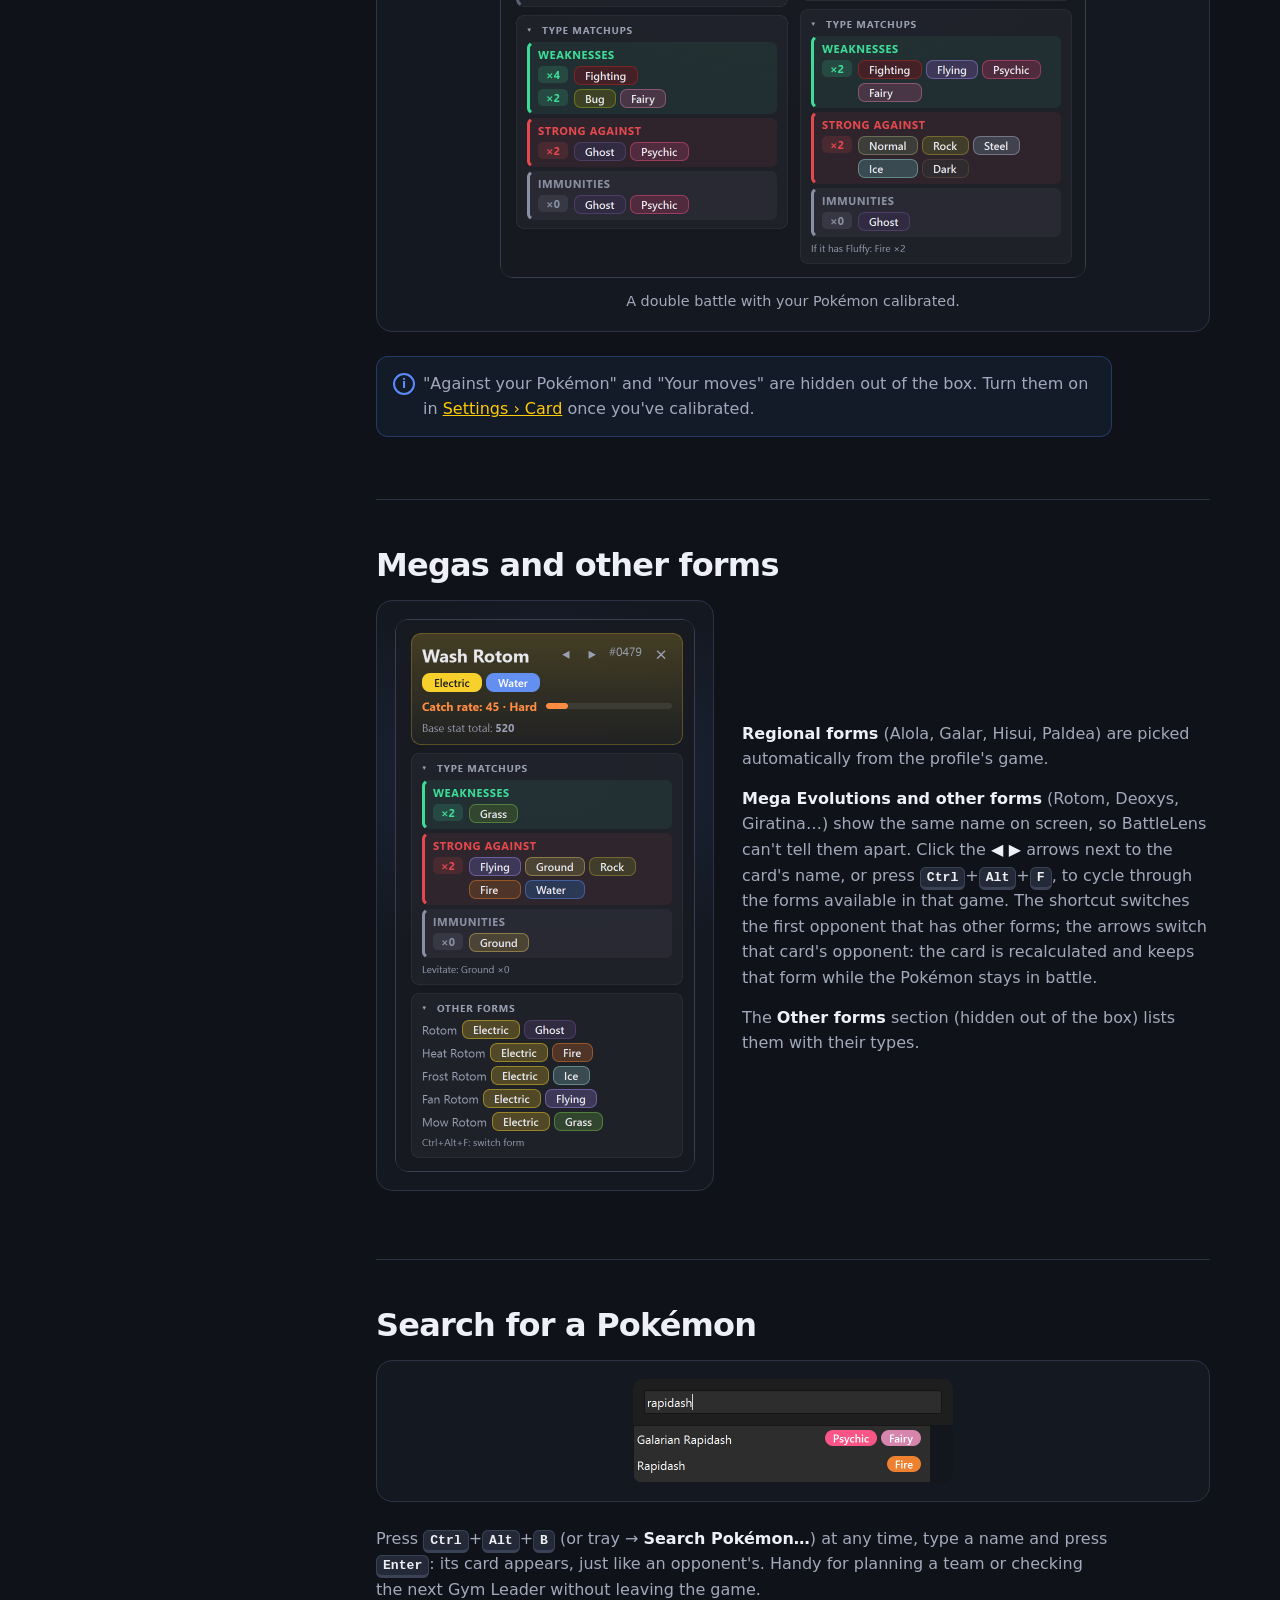
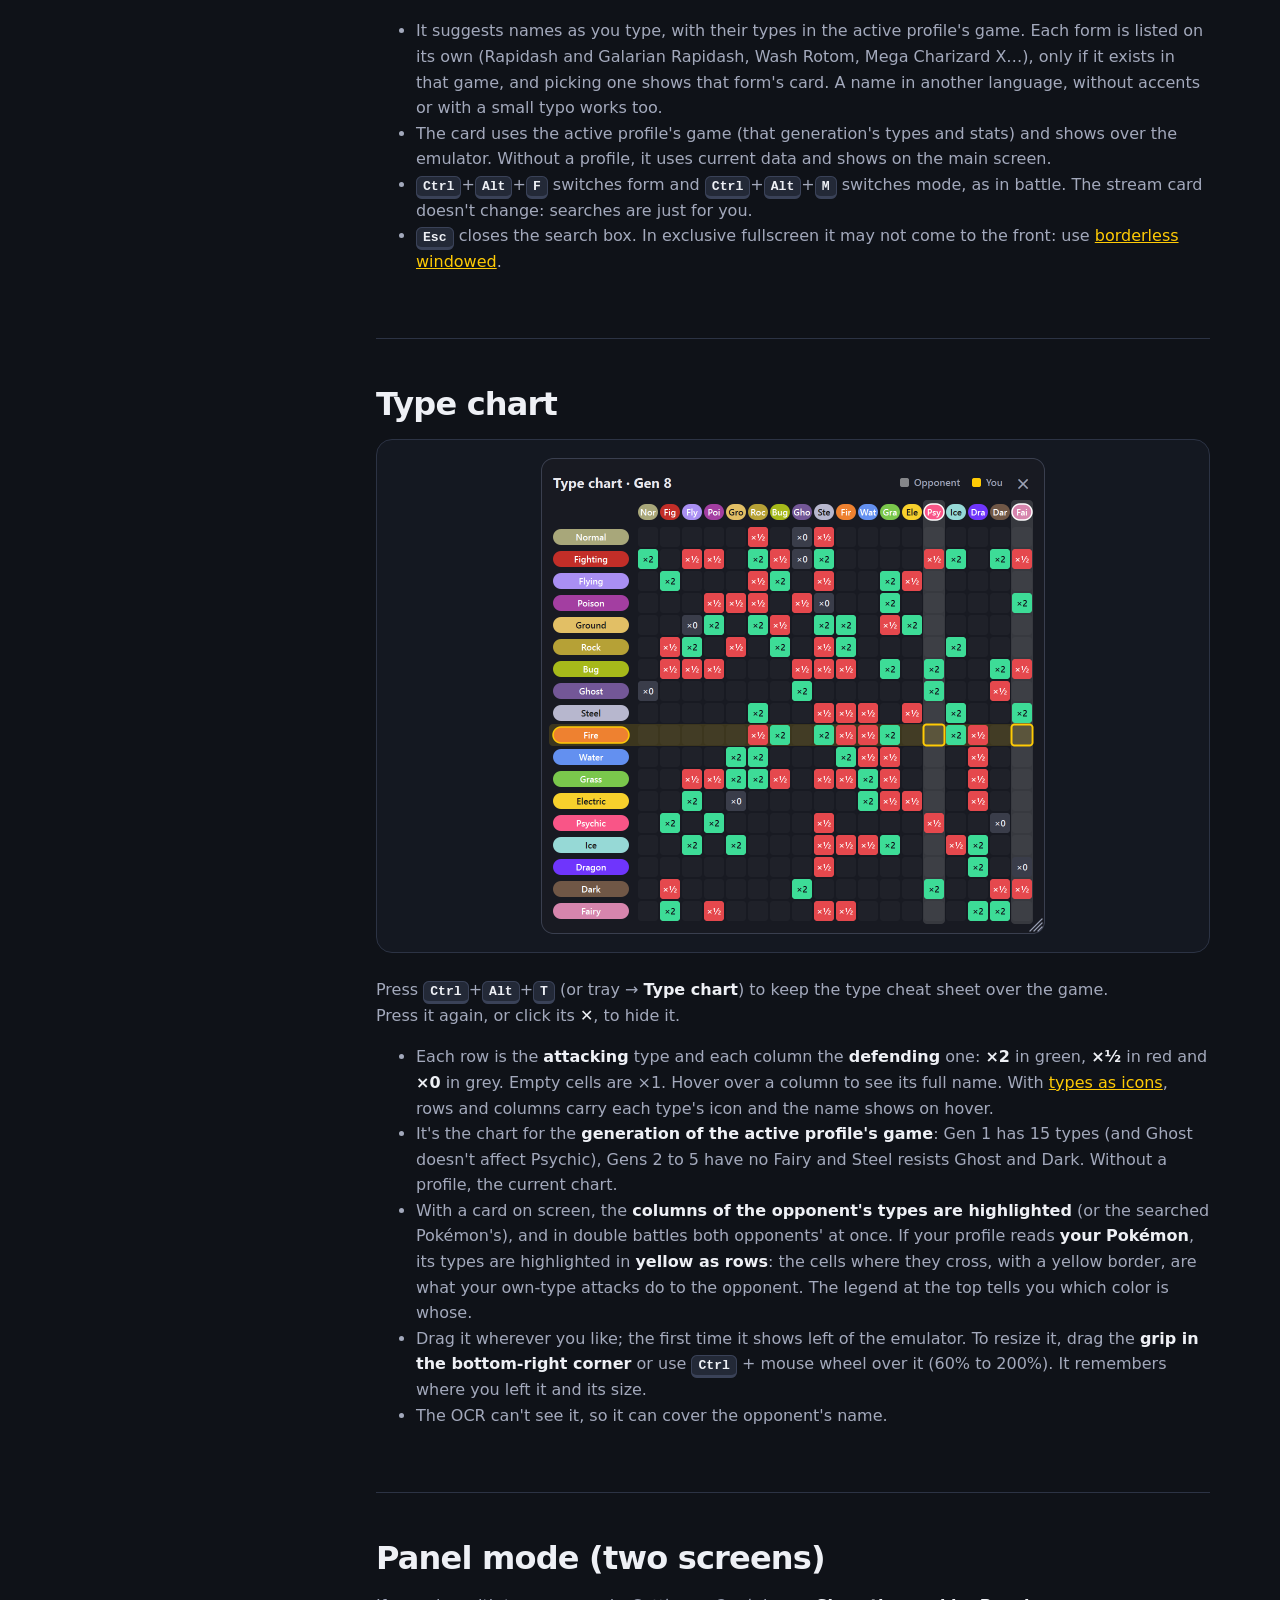
==== commit 7f1af767: "feat: atajo Ctrl+Alt+N para la tabla de naturalezas Co-Authored-By: Claude Opus 5.5 <noreply@anthrop" ====
--- a/site/guide.html
+++ b/site/guide.html
@@ -148,13 +148,13 @@
           <h2>El menú de la bandeja</h2>
           <p>BattleLens no tiene ventana principal: vive en la bandeja del sistema, junto al reloj (si no lo ves, mira en la flecha <b>^</b>). Haz clic en el icono para abrir el menú; con <b>doble clic</b> se abren los Ajustes.</p>
           <figure class="shot">
-            <img src="assets/guide/es/tray.png" width="351" height="340" loading="lazy" alt="Menú de BattleLens en la bandeja del sistema">
+            <img src="assets/guide/es/tray.png" width="351" height="360" loading="lazy" alt="Menú de BattleLens en la bandeja del sistema">
           </figure>
           <dl class="defs">
             <dt>Reconocer ahora</dt><dd>Lee el nombre del rival en ese momento. Útil si tienes la detección automática apagada.</dd>
             <dt>Buscar Pokémon…</dt><dd>Abre la ficha de cualquier Pokémon, sin estar en combate. Ver <a href="#buscar">Buscar un Pokémon</a>.</dd>
             <dt>Tabla de tipos</dt><dd>Muestra u oculta la chuleta de tipos del juego. Ver <a href="#tabla-tipos">Tabla de tipos</a>.</dd>
-            <dt>Tabla de naturalezas</dt><dd>Muestra u oculta las 25 naturalezas: cada fila es la estadística que sube y cada columna la que baja; las de la diagonal son neutras. Se mueve, se reescala y se cierra como la tabla de tipos.</dd>
+            <dt>Tabla de naturalezas</dt><dd>(<kbd>Ctrl</kbd>+<kbd>Alt</kbd>+<kbd>N</kbd>) Muestra u oculta las 25 naturalezas: cada fila es la estadística que sube y cada columna la que baja; las de la diagonal son neutras. Se mueve, se reescala y se cierra como la tabla de tipos.</dd>
             <dt>Mostrar el panel</dt><dd>Solo en modo panel: vuelve a abrir la ventana del panel si la cerraste. Ver <a href="#panel">Modo panel</a>.</dd>
             <dt>Detección automática</dt><dd>Vigila el combate y muestra la ficha sola. Activada por defecto.</dd>
             <dt>Modo de la ficha</dt><dd>Normal (aventura y captura) o Competitivo (combate). Ver <a href="#modos">Normal y Competitivo</a>.</dd>
@@ -336,7 +336,7 @@
             <img src="assets/guide/es/panel.png" width="940" height="470" loading="lazy" alt="Ventana del panel con la ficha competitiva de Machop a la izquierda y la tabla de tipos a la derecha con Lucha y Fuego resaltados">
           </figure>
           <ul>
-            <li>A la izquierda, la ficha del rival (o las dos en combates dobles), con desplazamiento si no cabe. A la derecha, la <a href="#tabla-tipos">tabla de tipos</a> resaltada, que crece con la ventana.</li>
+            <li>A la izquierda, la ficha del rival (o las dos en combates dobles), con desplazamiento si no cabe. A la derecha, la <a href="#tabla-tipos">tabla de tipos</a> resaltada y, debajo, la tabla de naturalezas; las dos crecen con la ventana. La de naturalezas se oculta desde la bandeja.</li>
             <li>Fuera del combate el panel sigue abierto y muestra <b>Esperando combate…</b>.</li>
             <li>Aparece solo al reconocer un rival sin quitarle el foco al juego, y no se pone encima de otras ventanas. Si lo cierras, vuelve con la siguiente ficha o desde la bandeja con <b>Mostrar el panel</b>.</li>
             <li>Recuerda su posición y su tamaño. Atajos, modos, secciones y stream funcionan igual.</li>
@@ -394,7 +394,7 @@
 
           <h3>Atajos</h3>
           <figure class="shot">
-            <img src="assets/guide/es/settings-hotkeys.png" width="880" height="647" loading="lazy" alt="Ajustes, sección Atajos">
+            <img src="assets/guide/es/settings-hotkeys.png" width="880" height="700" loading="lazy" alt="Ajustes, sección Atajos">
           </figure>
           <table class="keys">
             <thead><tr><th>Atajo</th><th>Qué hace</th></tr></thead>
@@ -407,6 +407,7 @@
               <tr><td><kbd>Ctrl</kbd>+<kbd>Alt</kbd>+<kbd>S</kbd></td><td>Mostrar u ocultar la ficha del stream</td></tr>
               <tr><td><kbd>Ctrl</kbd>+<kbd>Alt</kbd>+<kbd>B</kbd></td><td>Buscar un Pokémon</td></tr>
               <tr><td><kbd>Ctrl</kbd>+<kbd>Alt</kbd>+<kbd>T</kbd></td><td>Mostrar u ocultar la tabla de tipos</td></tr>
+              <tr><td><kbd>Ctrl</kbd>+<kbd>Alt</kbd>+<kbd>N</kbd></td><td>Mostrar u ocultar la tabla de naturalezas</td></tr>
             </tbody>
           </table>
           <p class="note">Todos necesitan un modificador (Ctrl, Alt, Shift o Win): las teclas F solas las usan los emuladores para los estados guardados.</p>
@@ -587,13 +588,13 @@
           <h2>The tray menu</h2>
           <p>BattleLens has no main window: it lives in the system tray, next to the clock (if you can't see it, look under the <b>^</b> arrow). Click the icon to open the menu; <b>double-click</b> it to open Settings.</p>
           <figure class="shot">
-            <img src="assets/guide/en/tray.png" width="335" height="340" loading="lazy" alt="BattleLens menu in the system tray">
+            <img src="assets/guide/en/tray.png" width="335" height="360" loading="lazy" alt="BattleLens menu in the system tray">
           </figure>
           <dl class="defs">
             <dt>Recognize now</dt><dd>Reads the opponent's name right now. Handy if automatic detection is off.</dd>
             <dt>Search Pokémon…</dt><dd>Opens the card of any Pokémon, outside battle too. See <a href="#search">Search for a Pokémon</a>.</dd>
             <dt>Type chart</dt><dd>Shows or hides the game's type cheat sheet. See <a href="#type-chart">Type chart</a>.</dd>
-            <dt>Nature chart</dt><dd>Shows or hides the 25 natures: each row is the stat it raises and each column the one it lowers; the ones on the diagonal are neutral. It moves, resizes and closes like the type chart.</dd>
+            <dt>Nature chart</dt><dd>(<kbd>Ctrl</kbd>+<kbd>Alt</kbd>+<kbd>N</kbd>) Shows or hides the 25 natures: each row is the stat it raises and each column the one it lowers; the ones on the diagonal are neutral. It moves, resizes and closes like the type chart.</dd>
             <dt>Show the panel</dt><dd>Panel mode only: reopens the panel window if you closed it. See <a href="#panel-mode">Panel mode</a>.</dd>
             <dt>Automatic detection</dt><dd>Watches the battle and shows the card by itself. On by default.</dd>
             <dt>Card mode</dt><dd>Normal (adventure and catching) or Competitive (battle). See <a href="#modes">Normal and Competitive</a>.</dd>
@@ -775,7 +776,7 @@
             <img src="assets/guide/en/panel.png" width="940" height="470" loading="lazy" alt="Panel window with Machop's competitive card on the left and the type chart on the right with Fighting and Fire highlighted">
           </figure>
           <ul>
-            <li>On the left, the opponent's card (or both in double battles), scrolling if it doesn't fit. On the right, the highlighted <a href="#type-chart">type chart</a>, which grows with the window.</li>
+            <li>On the left, the opponent's card (or both in double battles), scrolling if it doesn't fit. On the right, the highlighted <a href="#type-chart">type chart</a> and, below it, the nature chart; both grow with the window. Hide the nature chart from the tray.</li>
             <li>Outside battles the panel stays open and shows <b>Waiting for a battle…</b>.</li>
             <li>It appears by itself when an opponent is recognized, without taking focus from the game, and doesn't stay on top of other windows. If you close it, it comes back with the next card or from the tray with <b>Show the panel</b>.</li>
             <li>It remembers its position and size. Shortcuts, modes, sections and streaming work the same.</li>
@@ -833,7 +834,7 @@
 
           <h3>Shortcuts</h3>
           <figure class="shot">
-            <img src="assets/guide/en/settings-hotkeys.png" width="880" height="647" loading="lazy" alt="Settings, Shortcuts section">
+            <img src="assets/guide/en/settings-hotkeys.png" width="880" height="700" loading="lazy" alt="Settings, Shortcuts section">
           </figure>
           <table class="keys">
             <thead><tr><th>Shortcut</th><th>What it does</th></tr></thead>
@@ -846,6 +847,7 @@
               <tr><td><kbd>Ctrl</kbd>+<kbd>Alt</kbd>+<kbd>S</kbd></td><td>Show or hide the stream card</td></tr>
               <tr><td><kbd>Ctrl</kbd>+<kbd>Alt</kbd>+<kbd>B</kbd></td><td>Search for a Pokémon</td></tr>
               <tr><td><kbd>Ctrl</kbd>+<kbd>Alt</kbd>+<kbd>T</kbd></td><td>Show or hide the type chart</td></tr>
+              <tr><td><kbd>Ctrl</kbd>+<kbd>Alt</kbd>+<kbd>N</kbd></td><td>Show or hide the nature chart</td></tr>
             </tbody>
           </table>
           <p class="note">They all need a modifier (Ctrl, Alt, Shift or Win): emulators use the plain F keys for save states.</p>
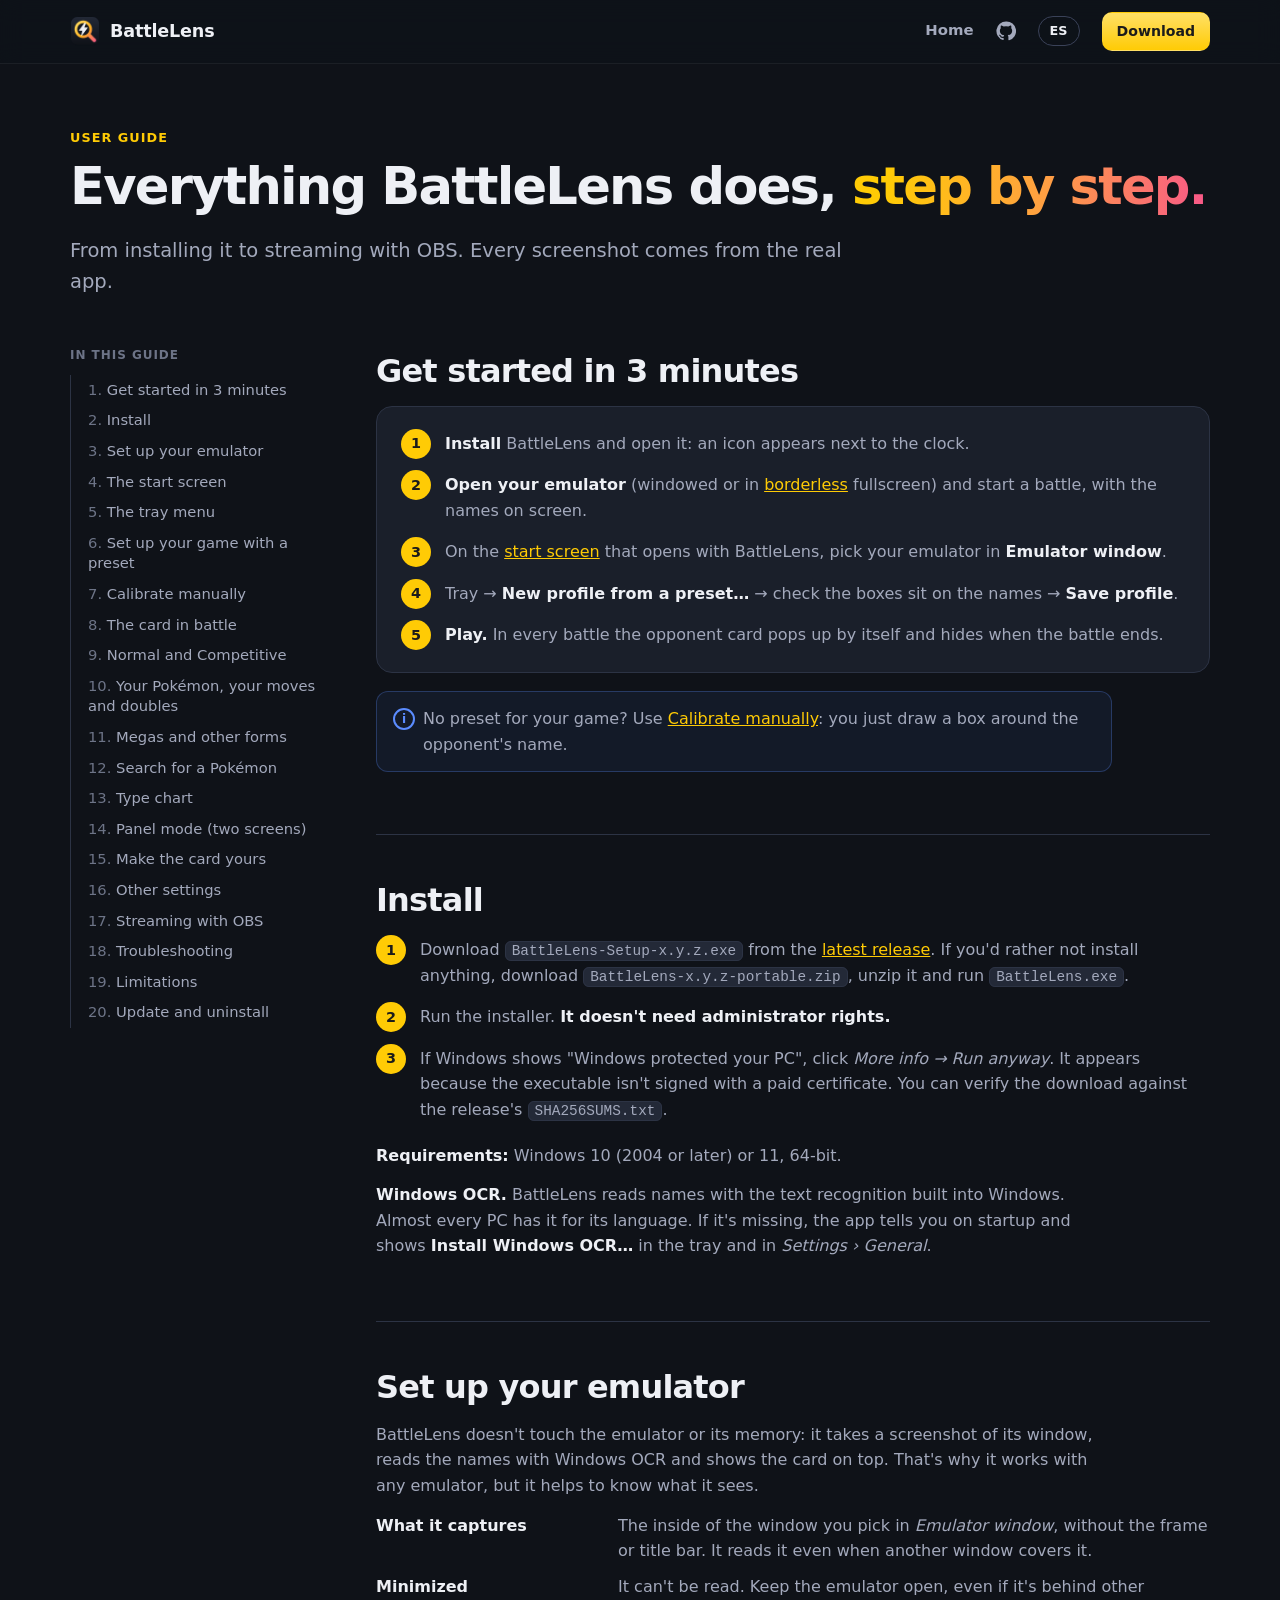
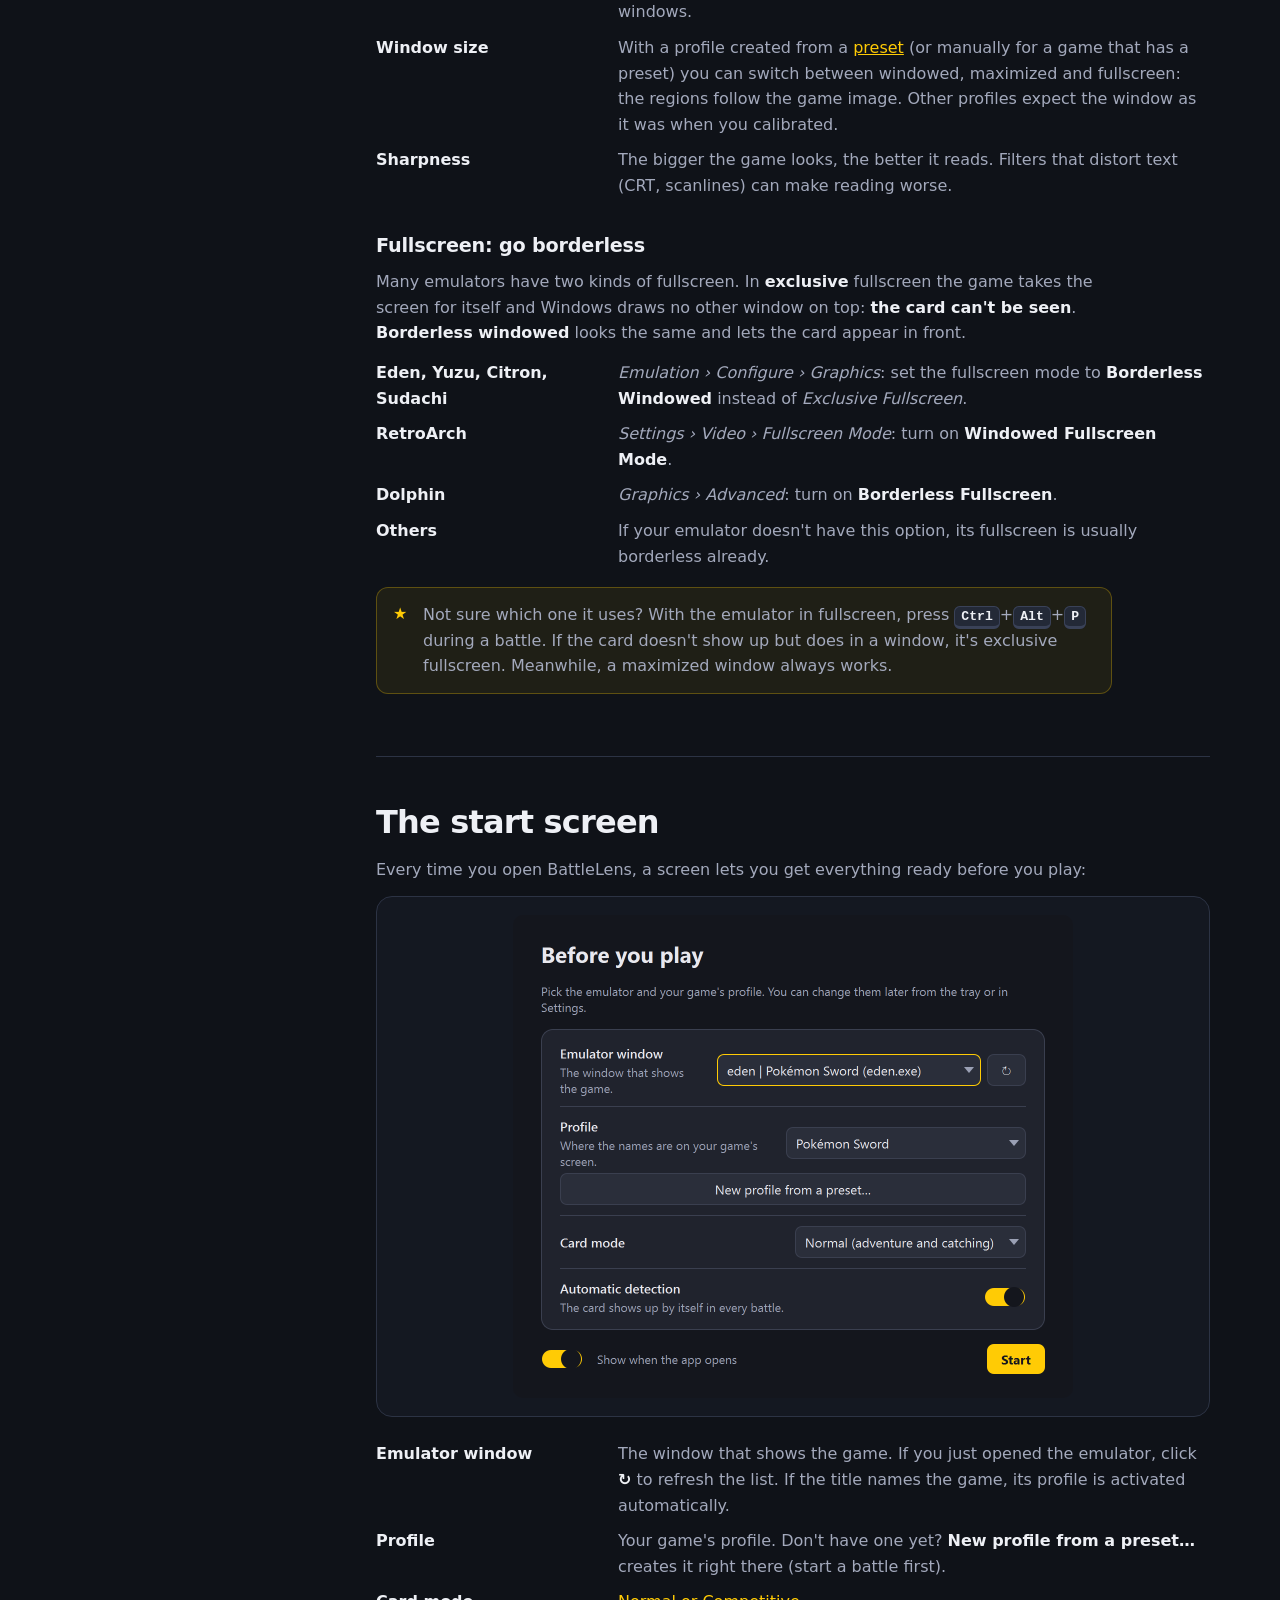
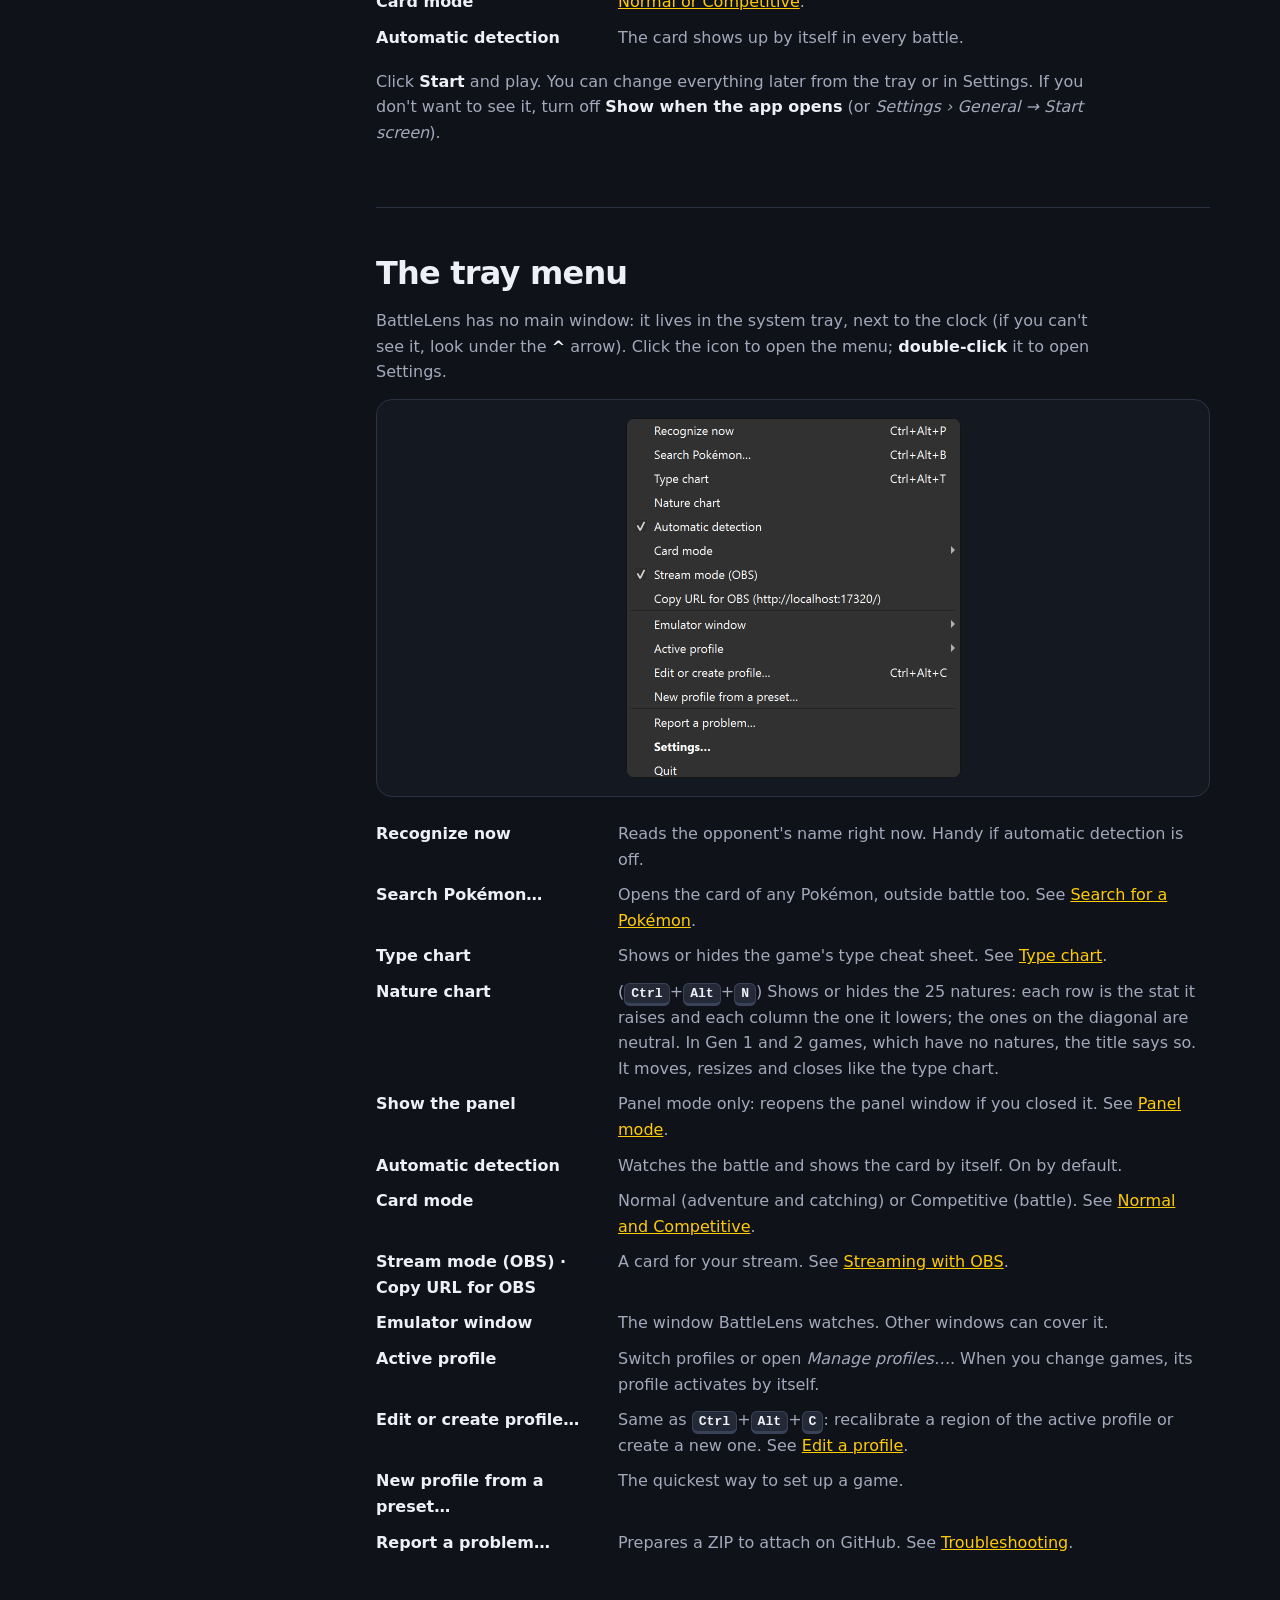
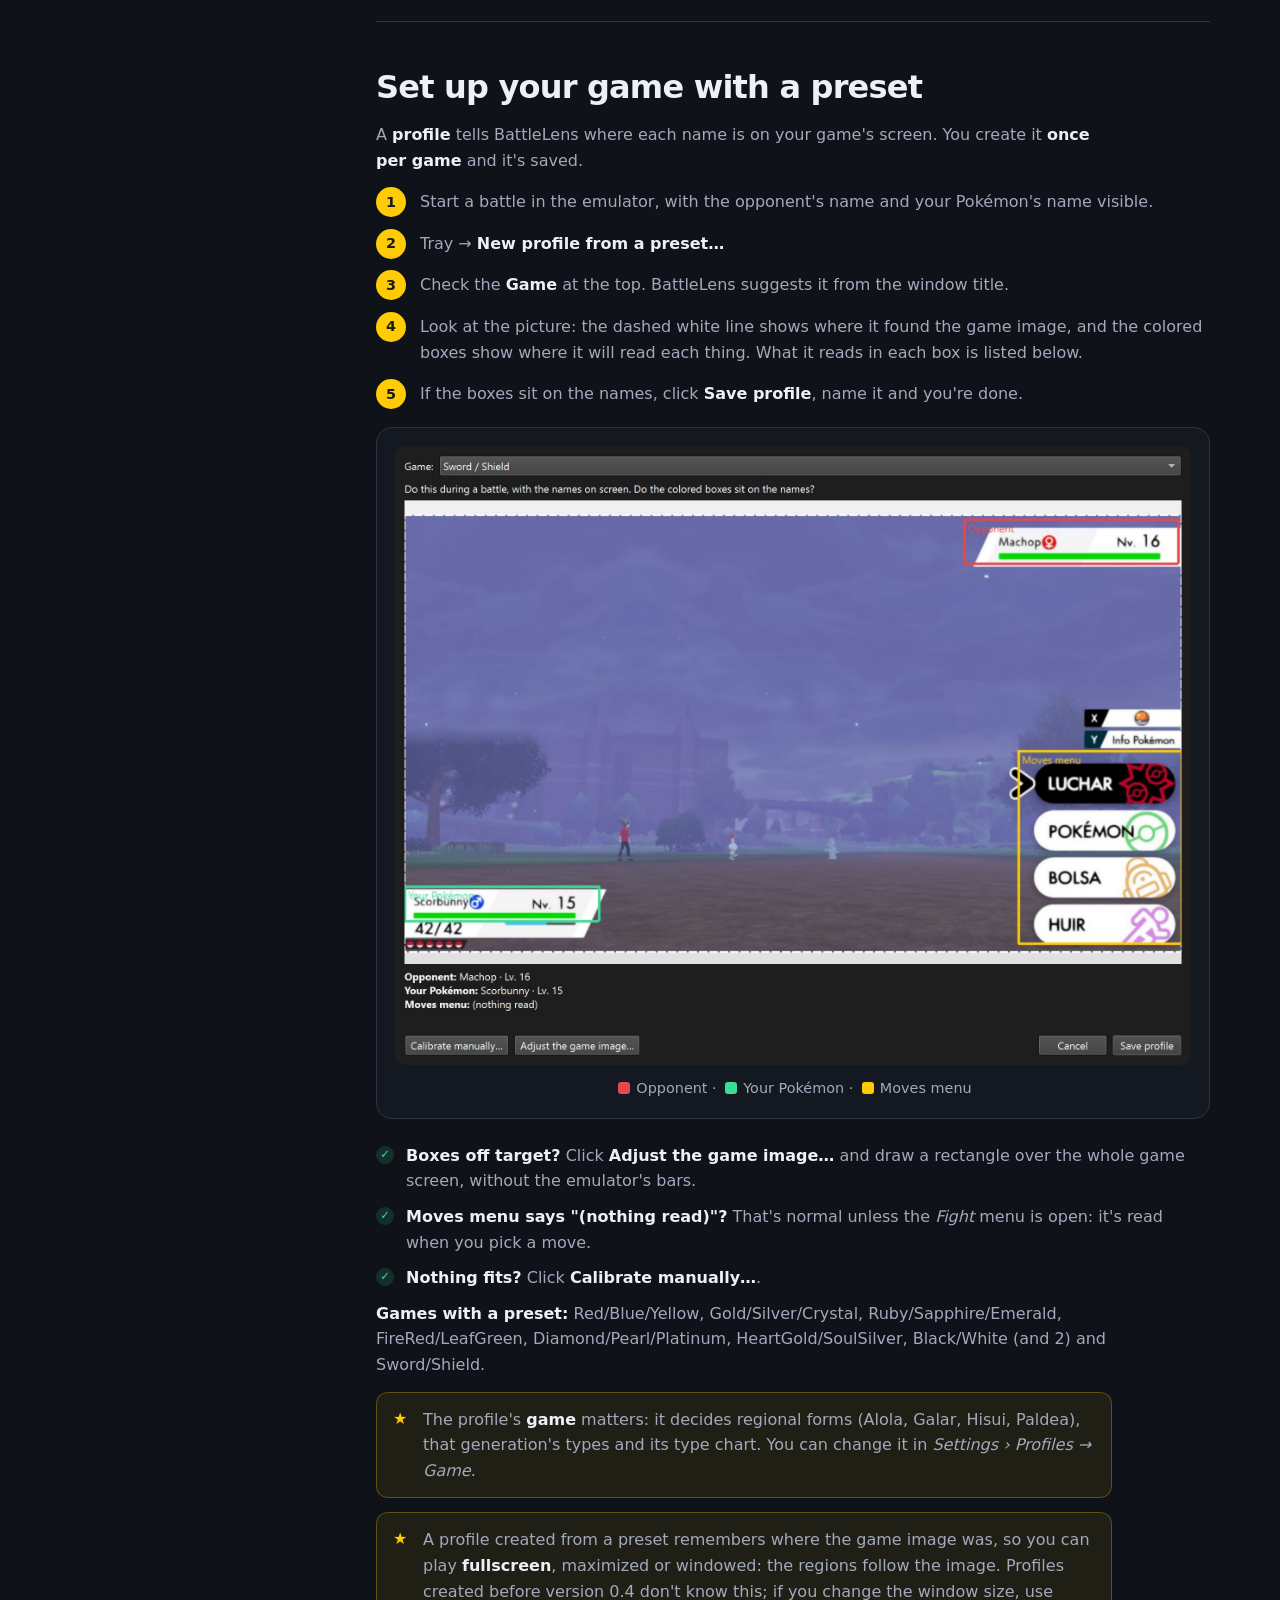
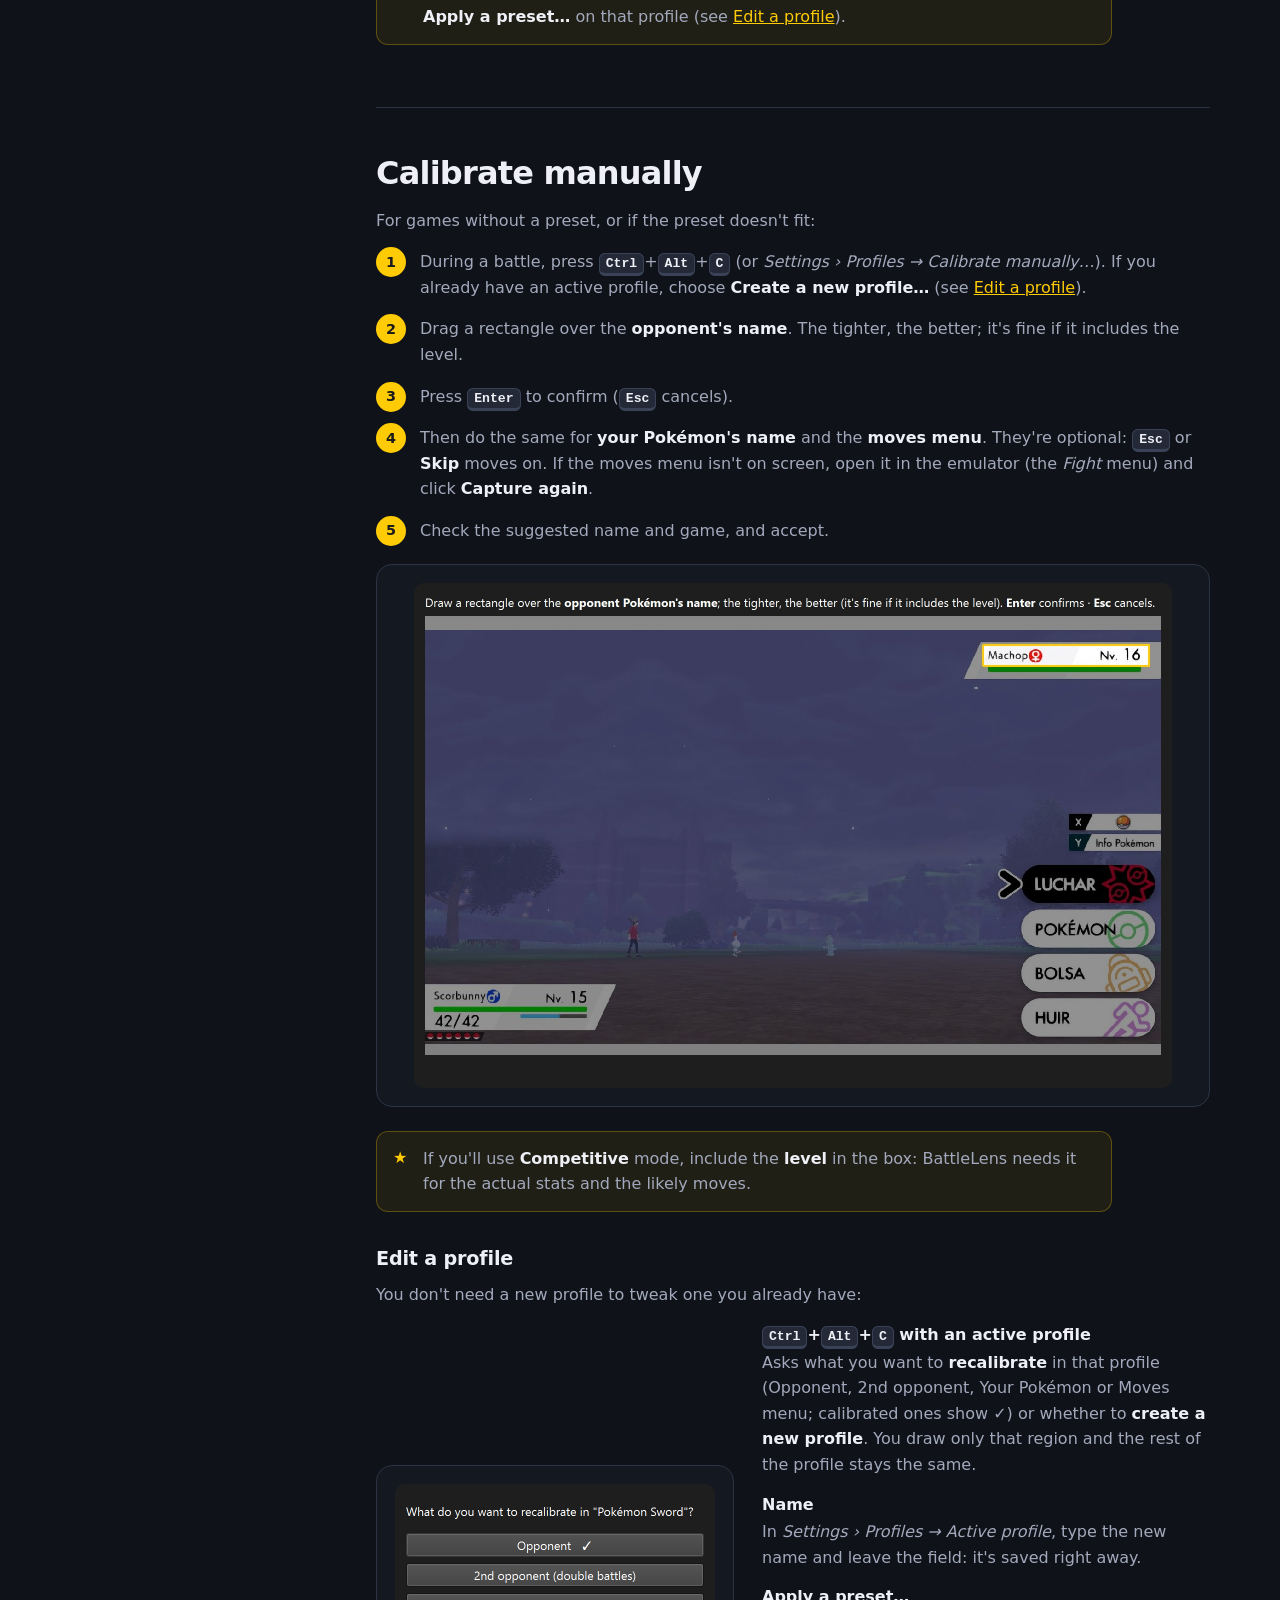
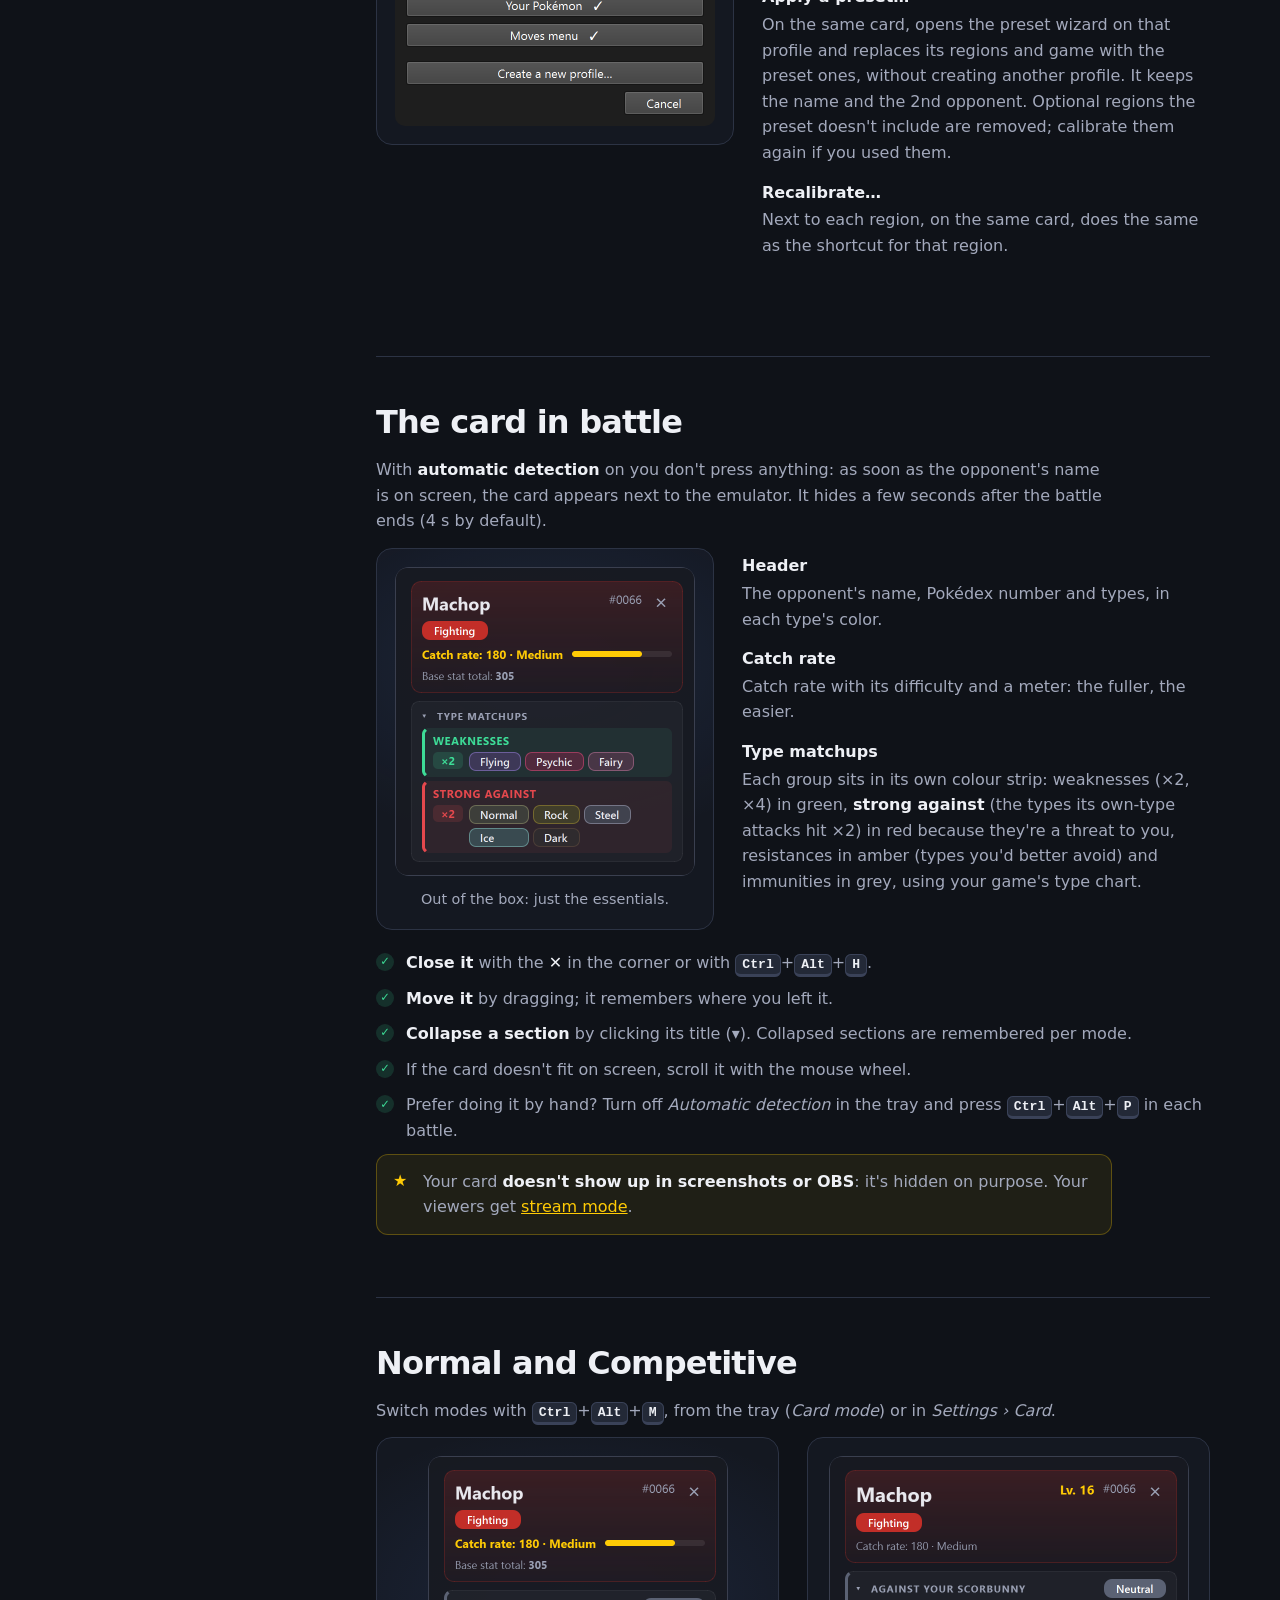
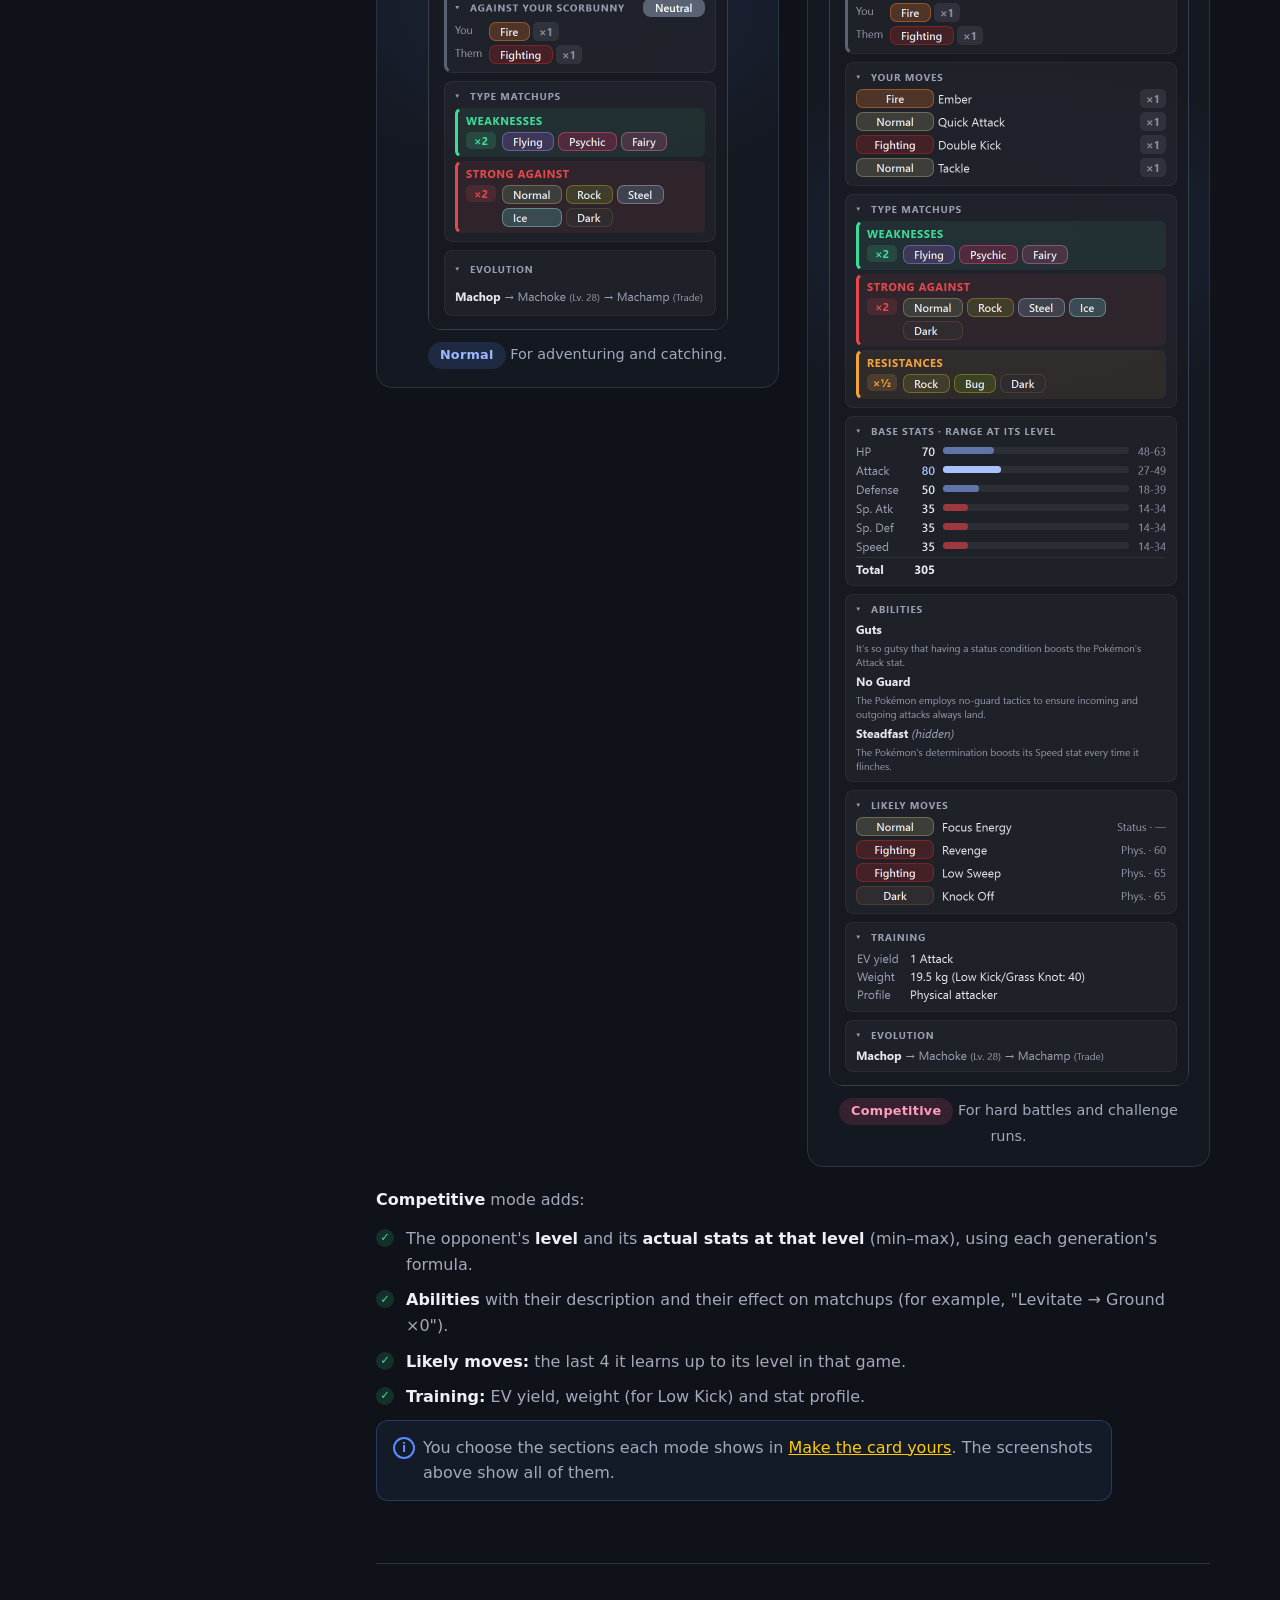
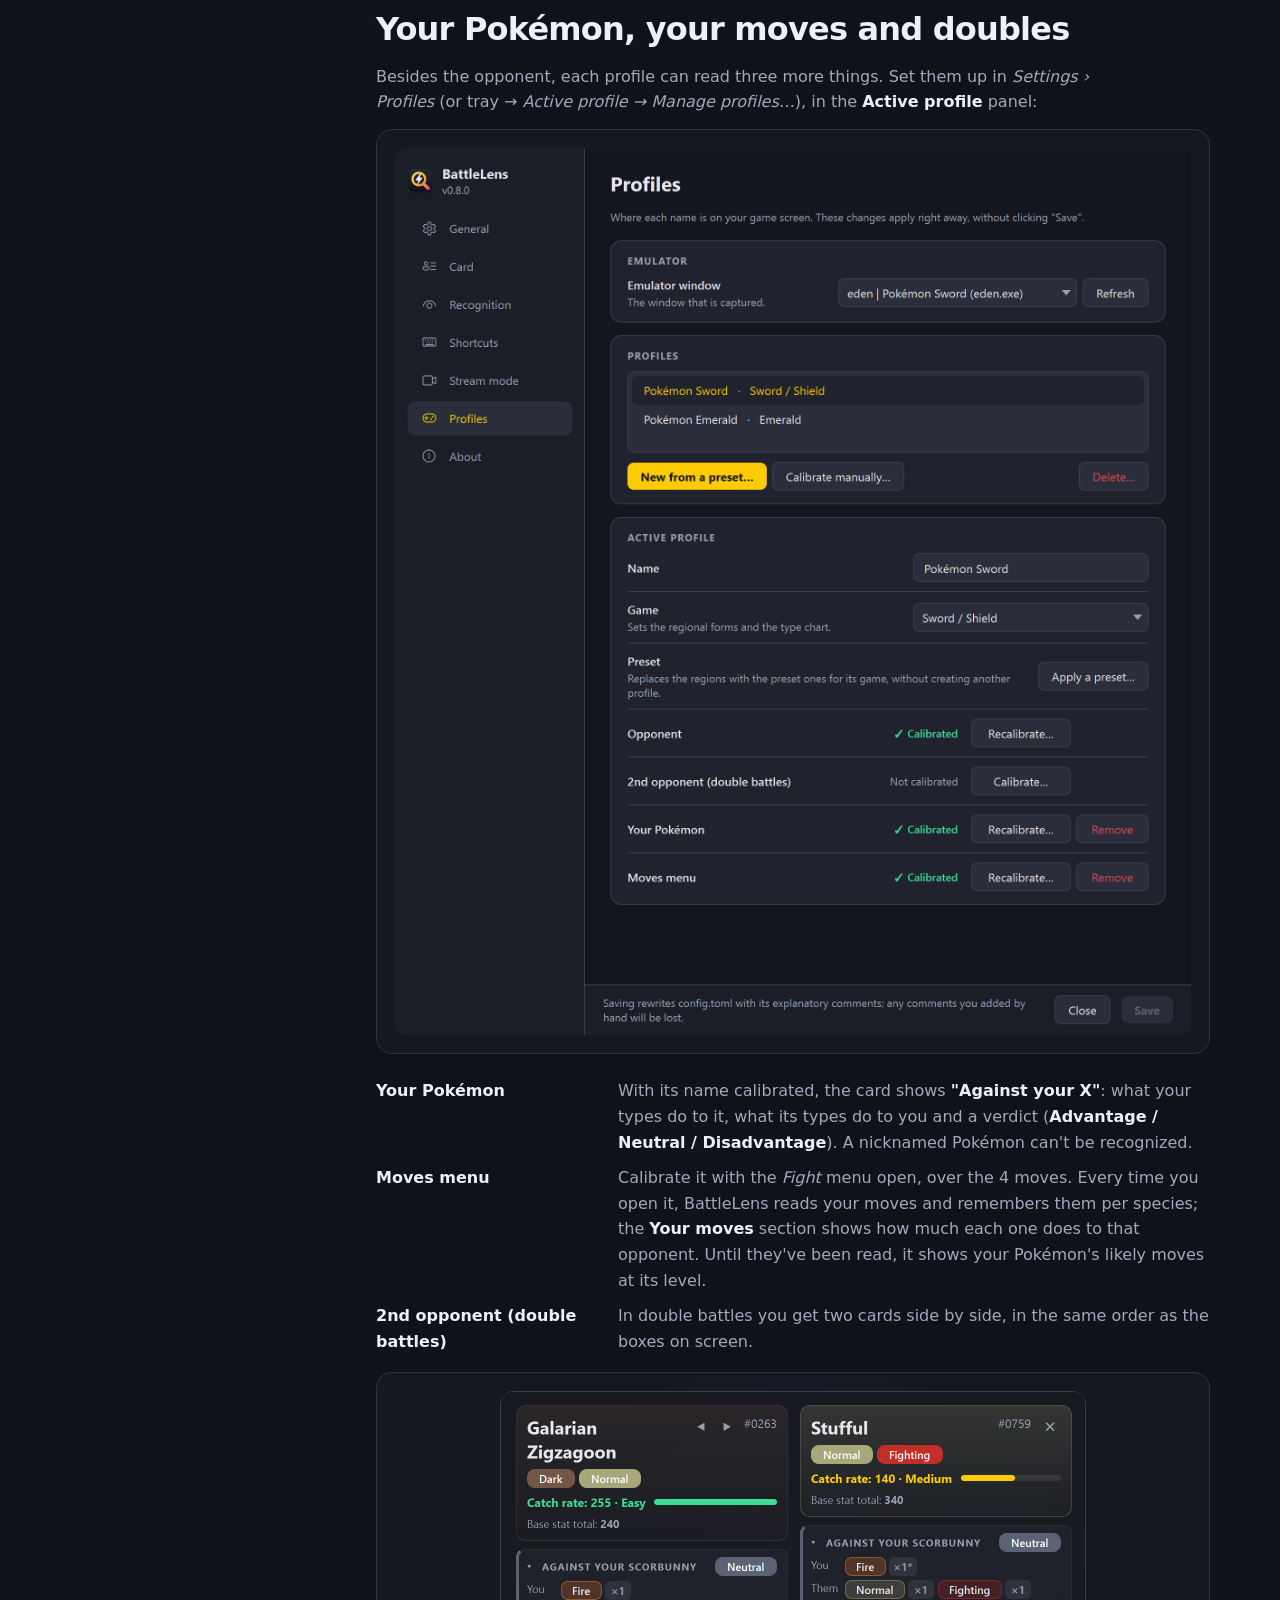
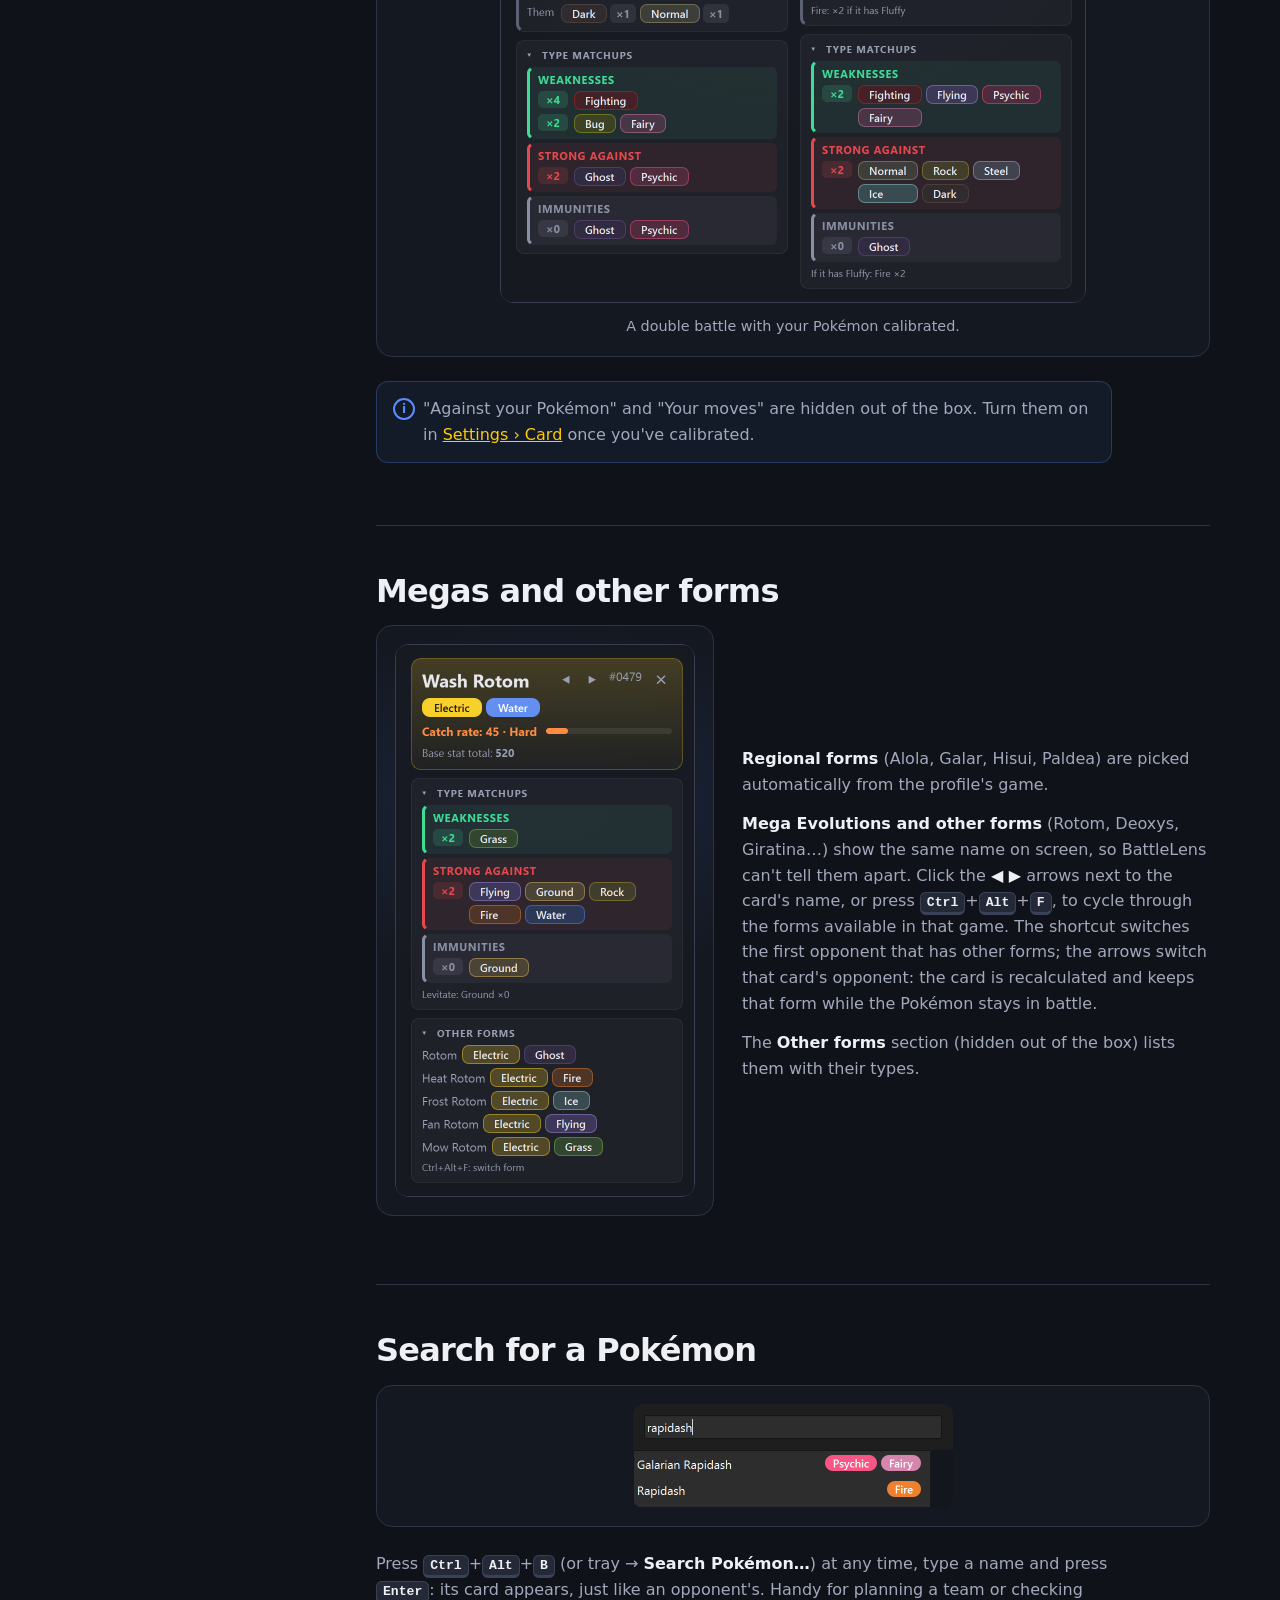
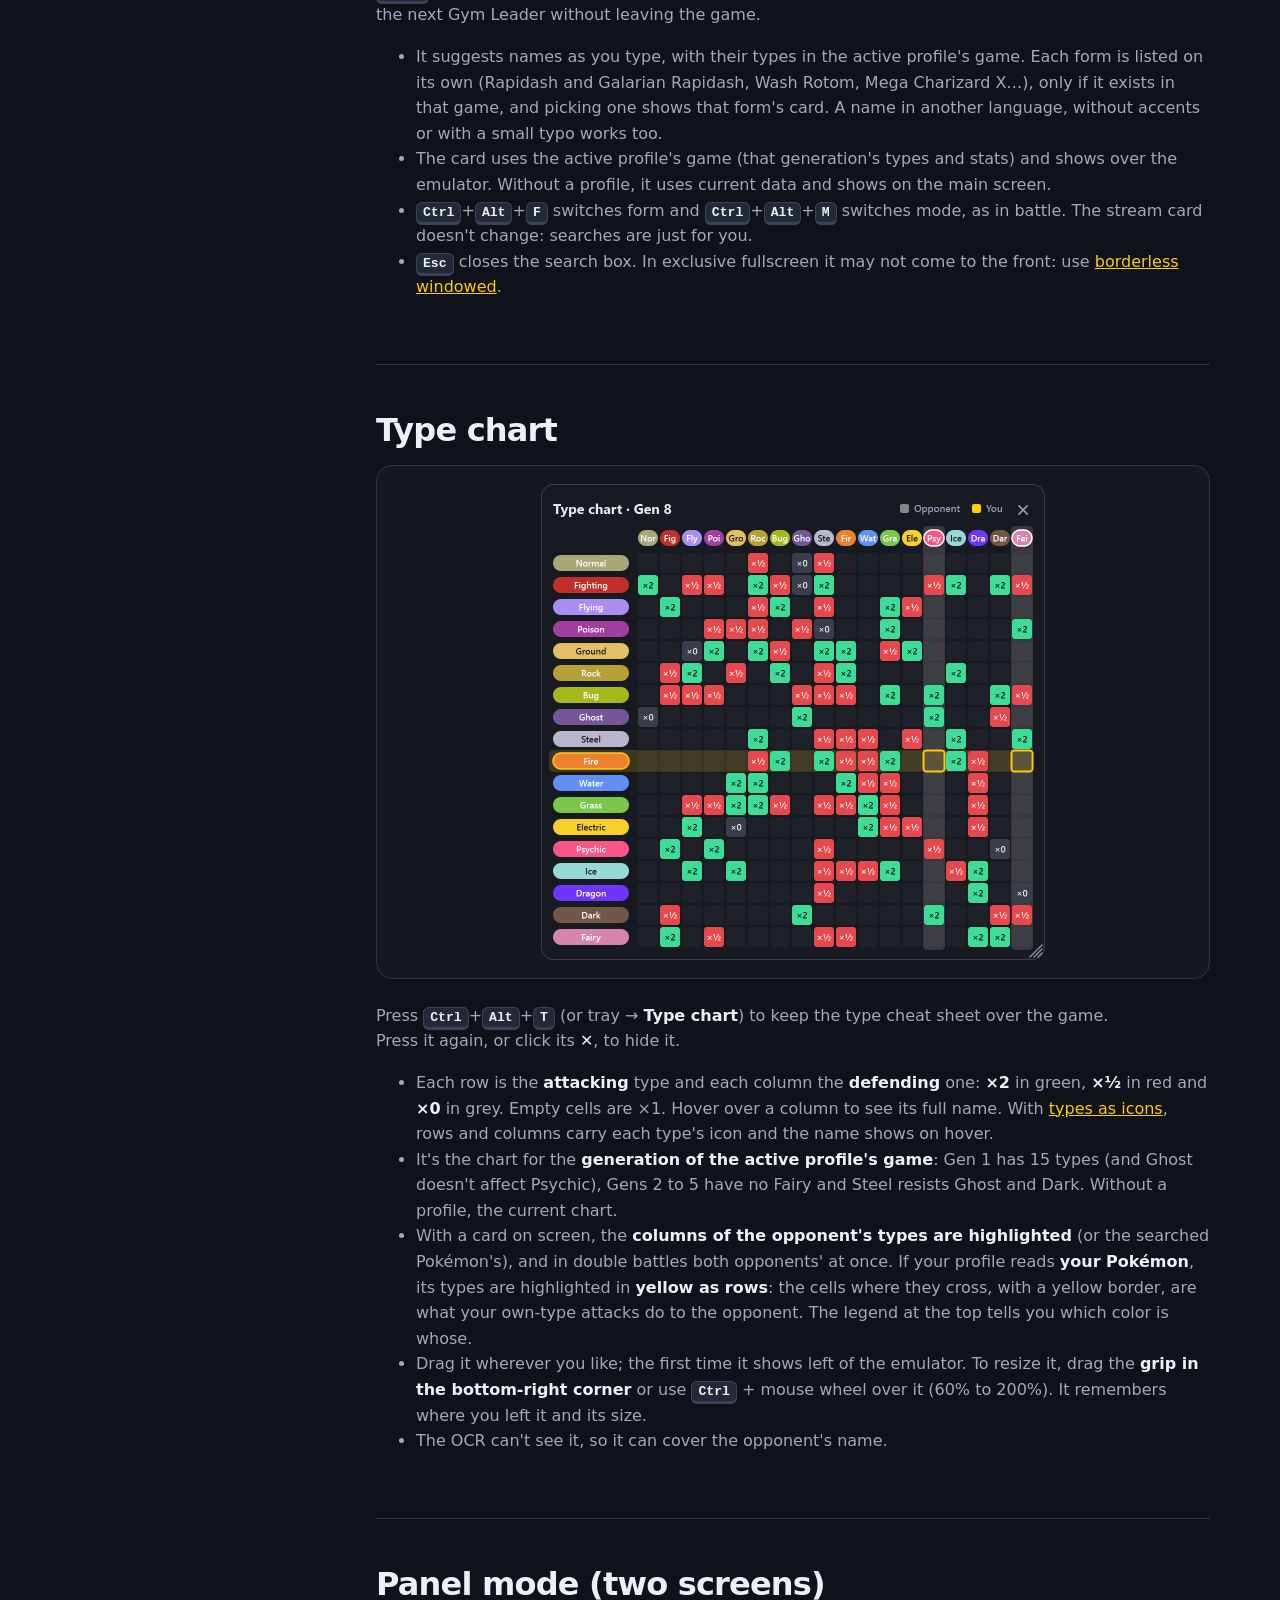
==== commit 36b6366e: "feat: la tabla de naturalezas avisa en juegos de Gen 1 y 2 Co-Authored-By: Claude Opus 5.5 <noreply@" ====
--- a/site/guide.html
+++ b/site/guide.html
@@ -154,7 +154,7 @@
             <dt>Reconocer ahora</dt><dd>Lee el nombre del rival en ese momento. Útil si tienes la detección automática apagada.</dd>
             <dt>Buscar Pokémon…</dt><dd>Abre la ficha de cualquier Pokémon, sin estar en combate. Ver <a href="#buscar">Buscar un Pokémon</a>.</dd>
             <dt>Tabla de tipos</dt><dd>Muestra u oculta la chuleta de tipos del juego. Ver <a href="#tabla-tipos">Tabla de tipos</a>.</dd>
-            <dt>Tabla de naturalezas</dt><dd>(<kbd>Ctrl</kbd>+<kbd>Alt</kbd>+<kbd>N</kbd>) Muestra u oculta las 25 naturalezas: cada fila es la estadística que sube y cada columna la que baja; las de la diagonal son neutras. Se mueve, se reescala y se cierra como la tabla de tipos.</dd>
+            <dt>Tabla de naturalezas</dt><dd>(<kbd>Ctrl</kbd>+<kbd>Alt</kbd>+<kbd>N</kbd>) Muestra u oculta las 25 naturalezas: cada fila es la estadística que sube y cada columna la que baja; las de la diagonal son neutras. En los juegos de Gen 1 y 2, que no tienen naturalezas, el título lo indica. Se mueve, se reescala y se cierra como la tabla de tipos.</dd>
             <dt>Mostrar el panel</dt><dd>Solo en modo panel: vuelve a abrir la ventana del panel si la cerraste. Ver <a href="#panel">Modo panel</a>.</dd>
             <dt>Detección automática</dt><dd>Vigila el combate y muestra la ficha sola. Activada por defecto.</dd>
             <dt>Modo de la ficha</dt><dd>Normal (aventura y captura) o Competitivo (combate). Ver <a href="#modos">Normal y Competitivo</a>.</dd>
@@ -336,7 +336,7 @@
             <img src="assets/guide/es/panel.png" width="940" height="470" loading="lazy" alt="Ventana del panel con la ficha competitiva de Machop a la izquierda y la tabla de tipos a la derecha con Lucha y Fuego resaltados">
           </figure>
           <ul>
-            <li>A la izquierda, la ficha del rival (o las dos en combates dobles), con desplazamiento si no cabe. A la derecha, la <a href="#tabla-tipos">tabla de tipos</a> resaltada y, debajo, la tabla de naturalezas; las dos crecen con la ventana. La de naturalezas se oculta desde la bandeja.</li>
+            <li>A la izquierda, la ficha del rival (o las dos en combates dobles), con desplazamiento si no cabe. A la derecha, la <a href="#tabla-tipos">tabla de tipos</a> resaltada y la tabla de naturalezas, debajo o al lado según lo que las deje más grandes con la forma de la ventana; las dos crecen con ella. La de naturalezas se oculta desde la bandeja.</li>
             <li>Fuera del combate el panel sigue abierto y muestra <b>Esperando combate…</b>.</li>
             <li>Aparece solo al reconocer un rival sin quitarle el foco al juego, y no se pone encima de otras ventanas. Si lo cierras, vuelve con la siguiente ficha o desde la bandeja con <b>Mostrar el panel</b>.</li>
             <li>Recuerda su posición y su tamaño. Atajos, modos, secciones y stream funcionan igual.</li>
@@ -594,7 +594,7 @@
             <dt>Recognize now</dt><dd>Reads the opponent's name right now. Handy if automatic detection is off.</dd>
             <dt>Search Pokémon…</dt><dd>Opens the card of any Pokémon, outside battle too. See <a href="#search">Search for a Pokémon</a>.</dd>
             <dt>Type chart</dt><dd>Shows or hides the game's type cheat sheet. See <a href="#type-chart">Type chart</a>.</dd>
-            <dt>Nature chart</dt><dd>(<kbd>Ctrl</kbd>+<kbd>Alt</kbd>+<kbd>N</kbd>) Shows or hides the 25 natures: each row is the stat it raises and each column the one it lowers; the ones on the diagonal are neutral. It moves, resizes and closes like the type chart.</dd>
+            <dt>Nature chart</dt><dd>(<kbd>Ctrl</kbd>+<kbd>Alt</kbd>+<kbd>N</kbd>) Shows or hides the 25 natures: each row is the stat it raises and each column the one it lowers; the ones on the diagonal are neutral. In Gen 1 and 2 games, which have no natures, the title says so. It moves, resizes and closes like the type chart.</dd>
             <dt>Show the panel</dt><dd>Panel mode only: reopens the panel window if you closed it. See <a href="#panel-mode">Panel mode</a>.</dd>
             <dt>Automatic detection</dt><dd>Watches the battle and shows the card by itself. On by default.</dd>
             <dt>Card mode</dt><dd>Normal (adventure and catching) or Competitive (battle). See <a href="#modes">Normal and Competitive</a>.</dd>
@@ -776,7 +776,7 @@
             <img src="assets/guide/en/panel.png" width="940" height="470" loading="lazy" alt="Panel window with Machop's competitive card on the left and the type chart on the right with Fighting and Fire highlighted">
           </figure>
           <ul>
-            <li>On the left, the opponent's card (or both in double battles), scrolling if it doesn't fit. On the right, the highlighted <a href="#type-chart">type chart</a> and, below it, the nature chart; both grow with the window. Hide the nature chart from the tray.</li>
+            <li>On the left, the opponent's card (or both in double battles), scrolling if it doesn't fit. On the right, the highlighted <a href="#type-chart">type chart</a> and the nature chart, below or beside it, whichever keeps them larger for the window's shape; both grow with it. Hide the nature chart from the tray.</li>
             <li>Outside battles the panel stays open and shows <b>Waiting for a battle…</b>.</li>
             <li>It appears by itself when an opponent is recognized, without taking focus from the game, and doesn't stay on top of other windows. If you close it, it comes back with the next card or from the tray with <b>Show the panel</b>.</li>
             <li>It remembers its position and size. Shortcuts, modes, sections and streaming work the same.</li>
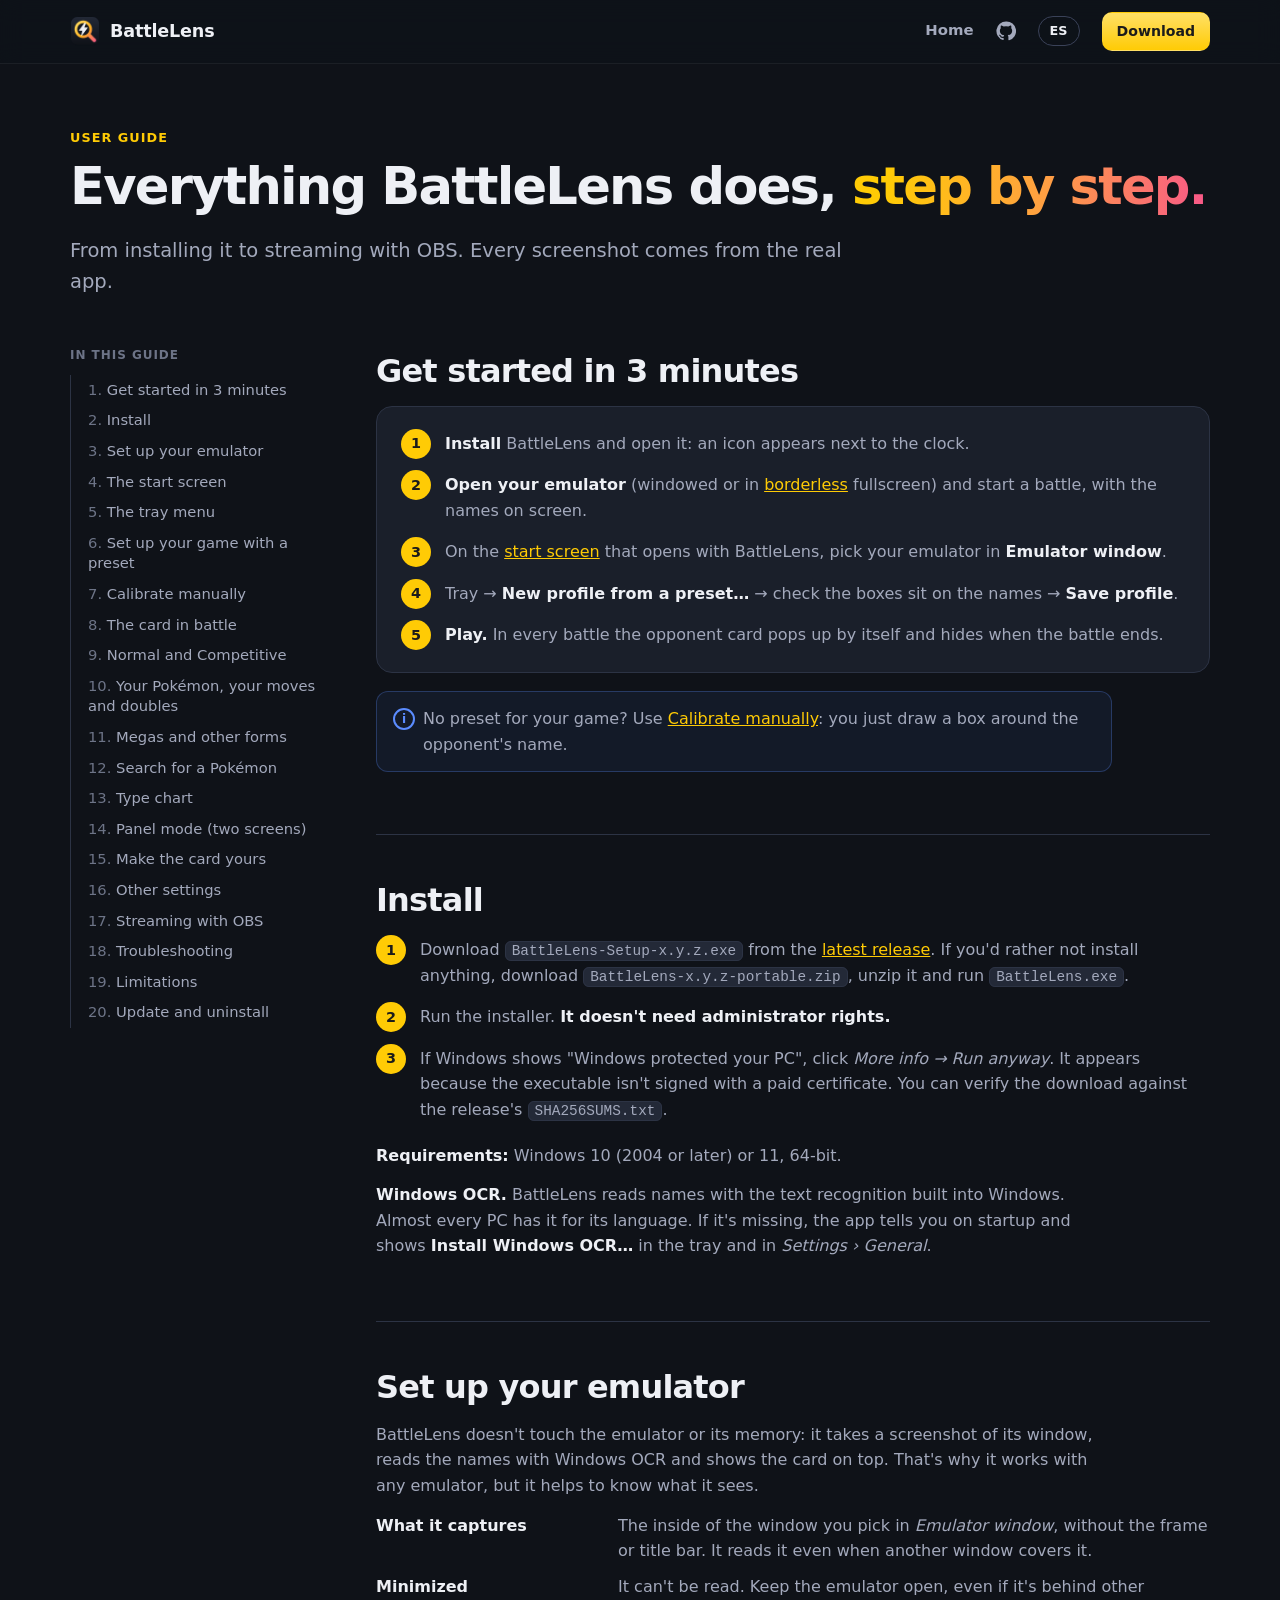
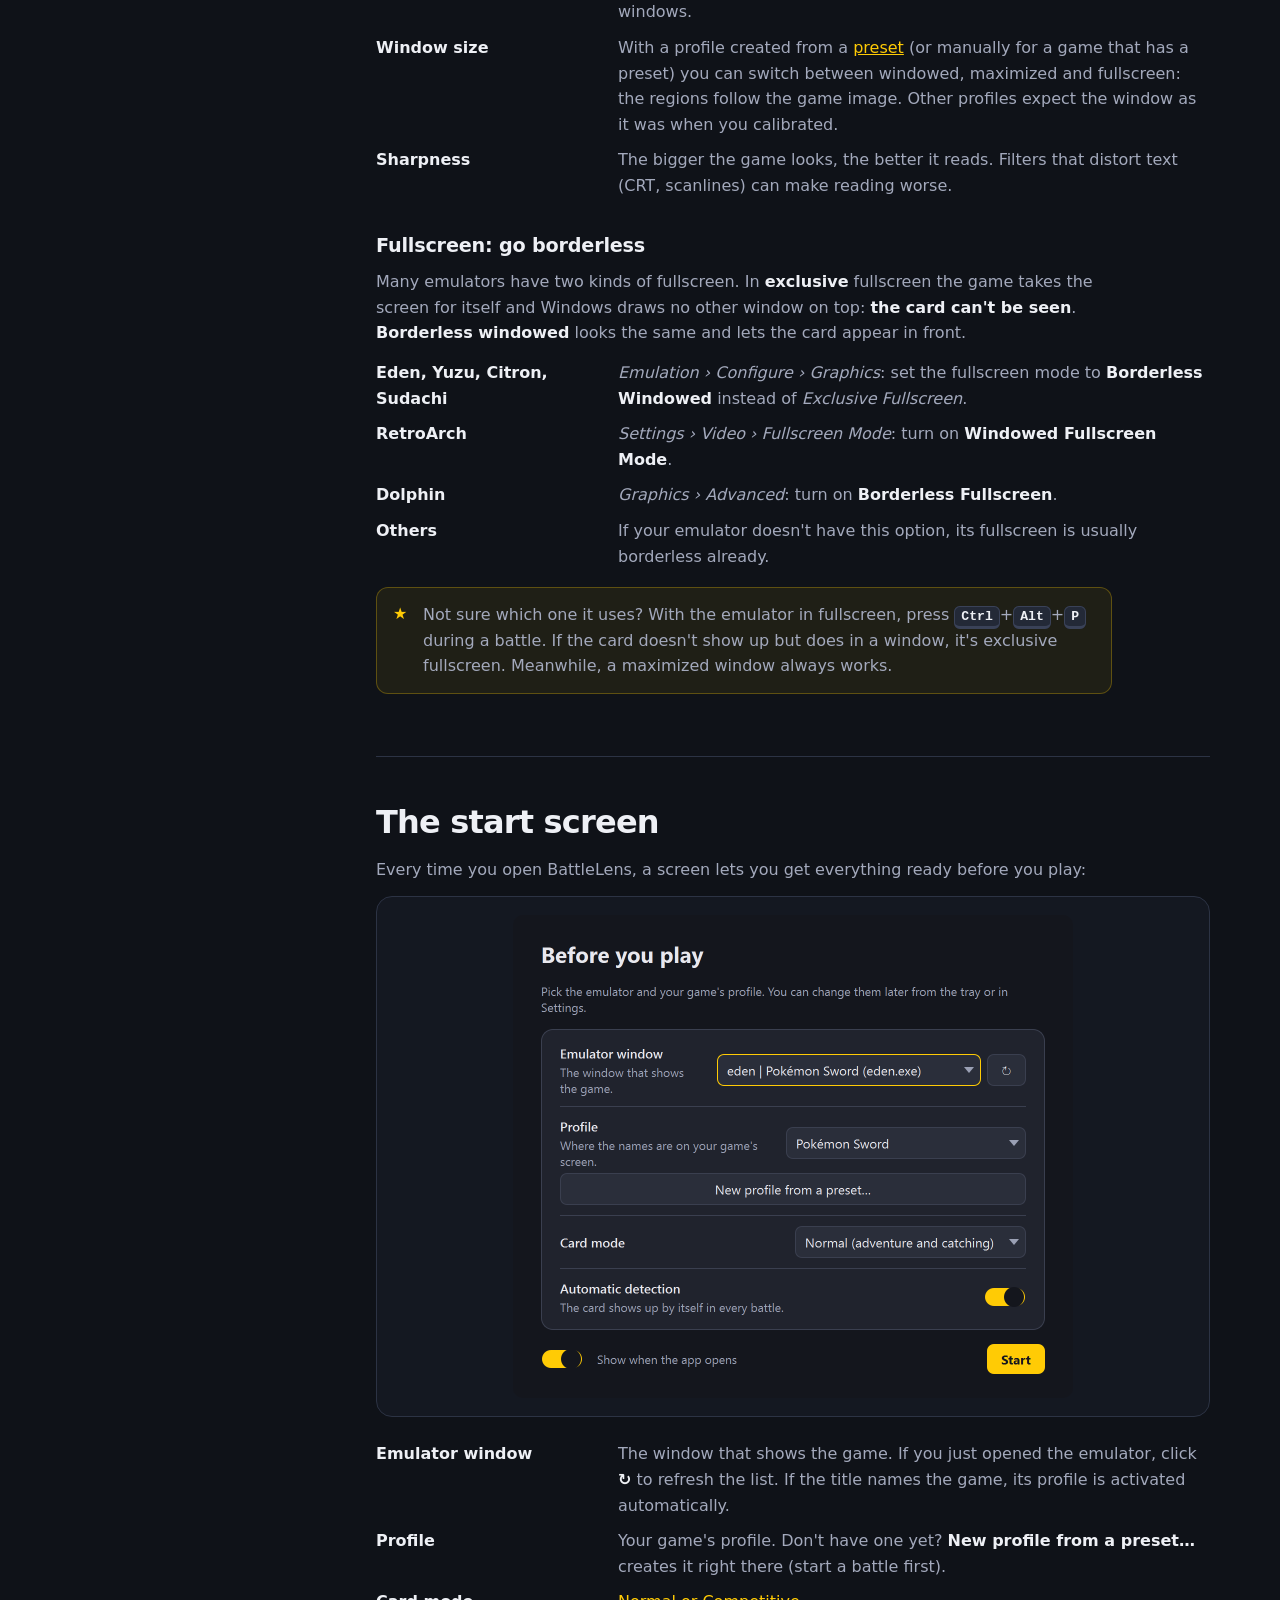
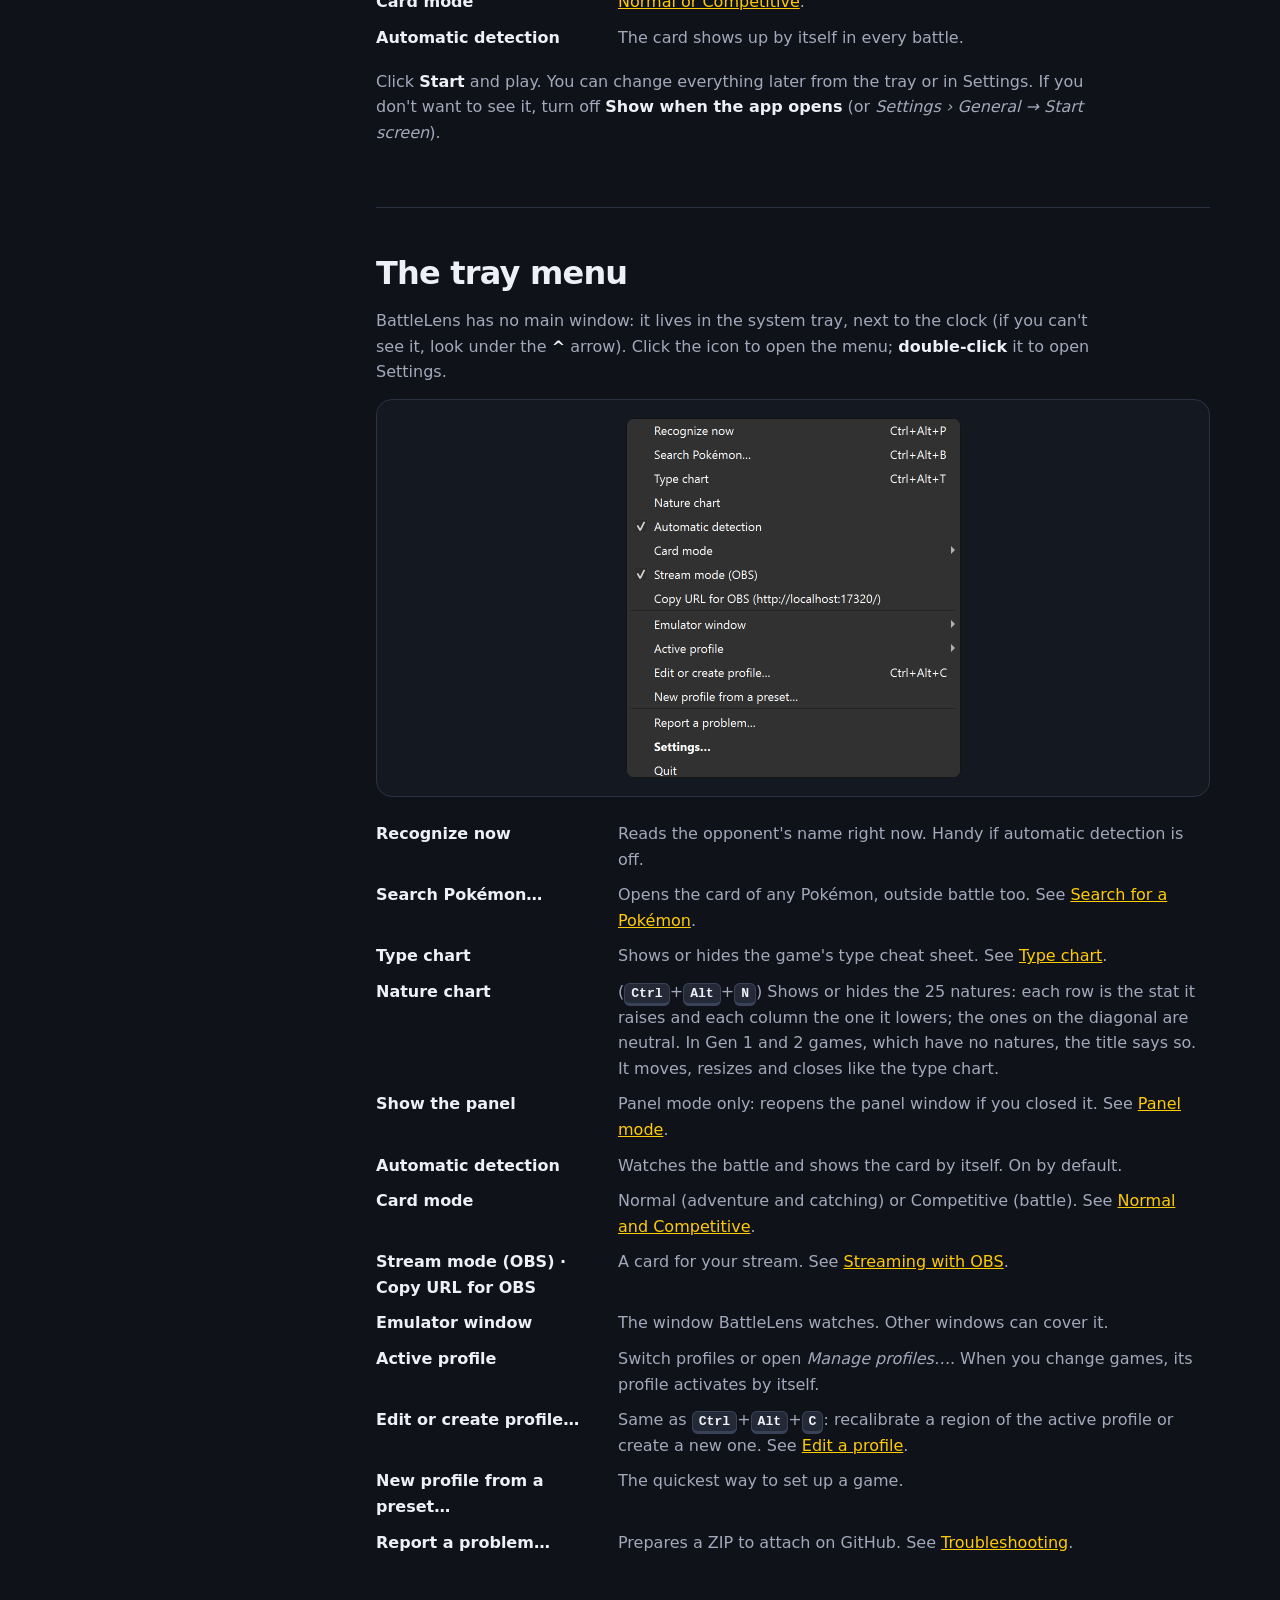
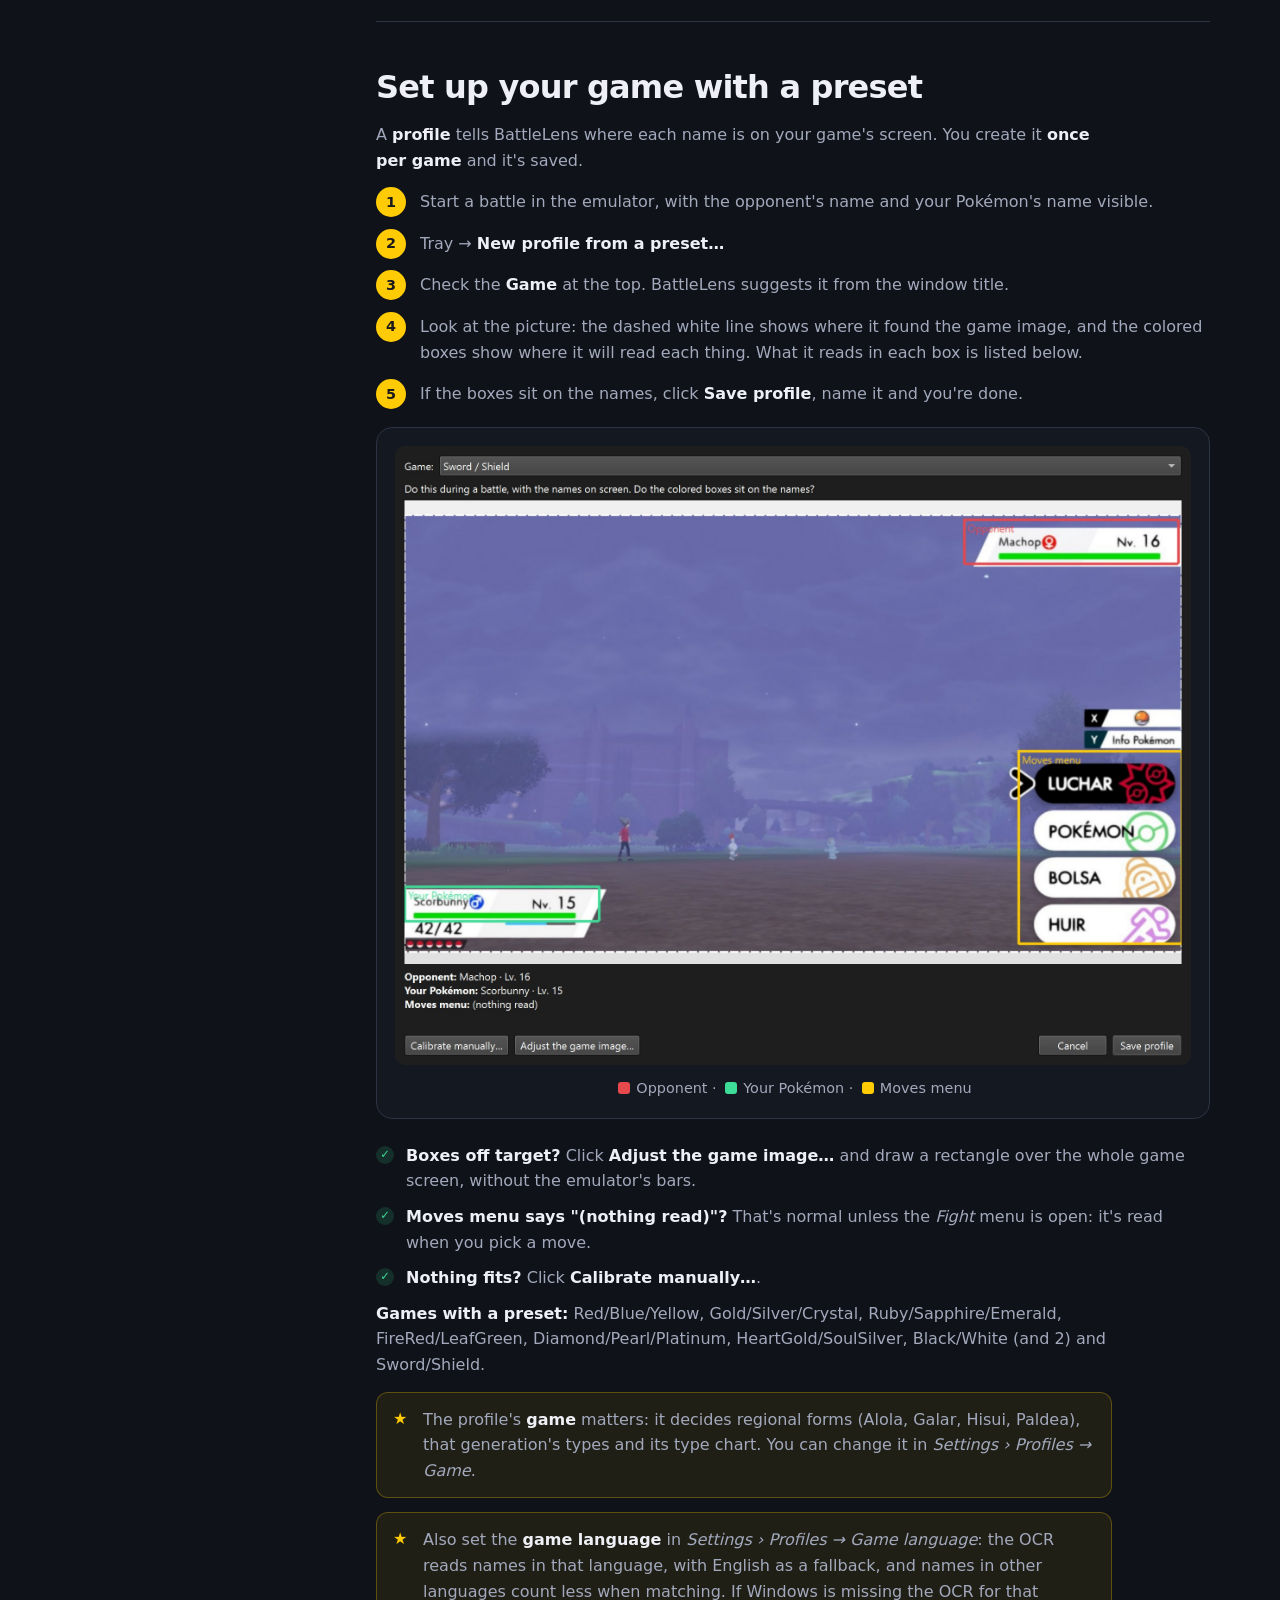
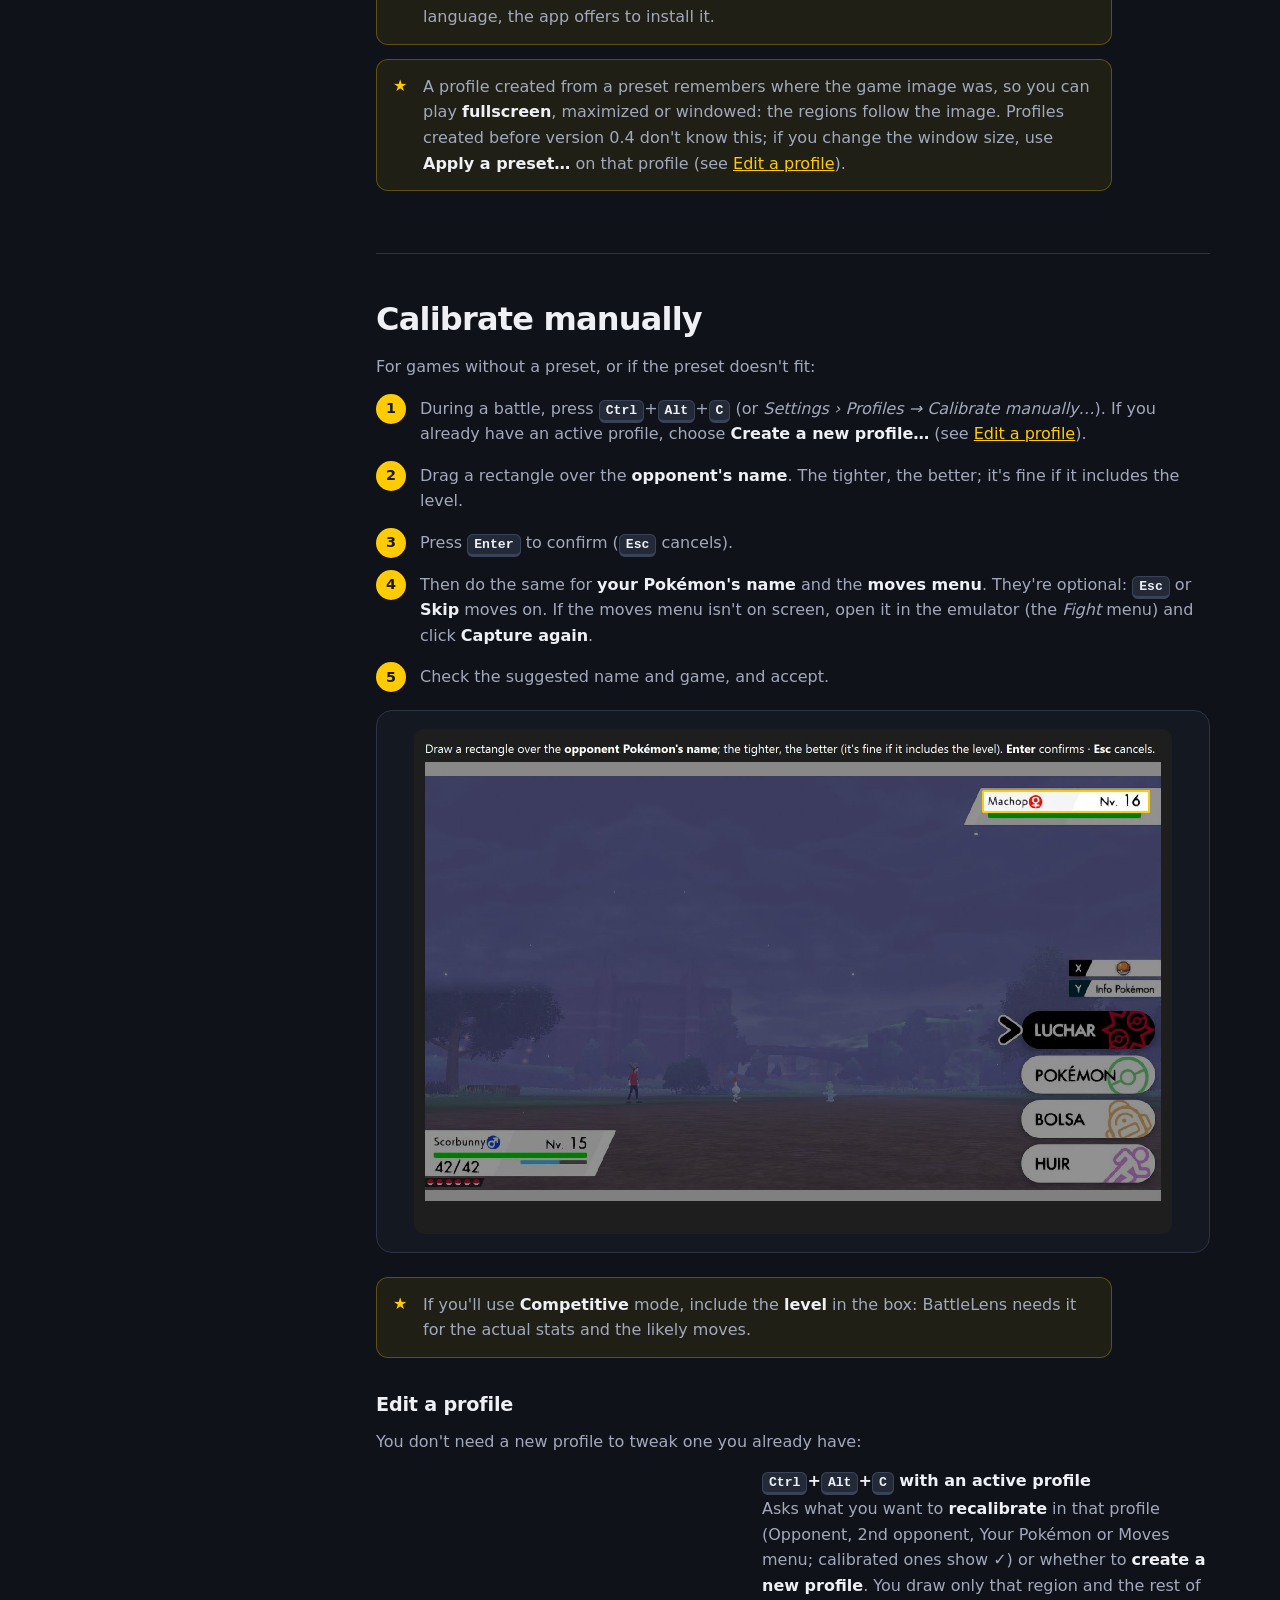
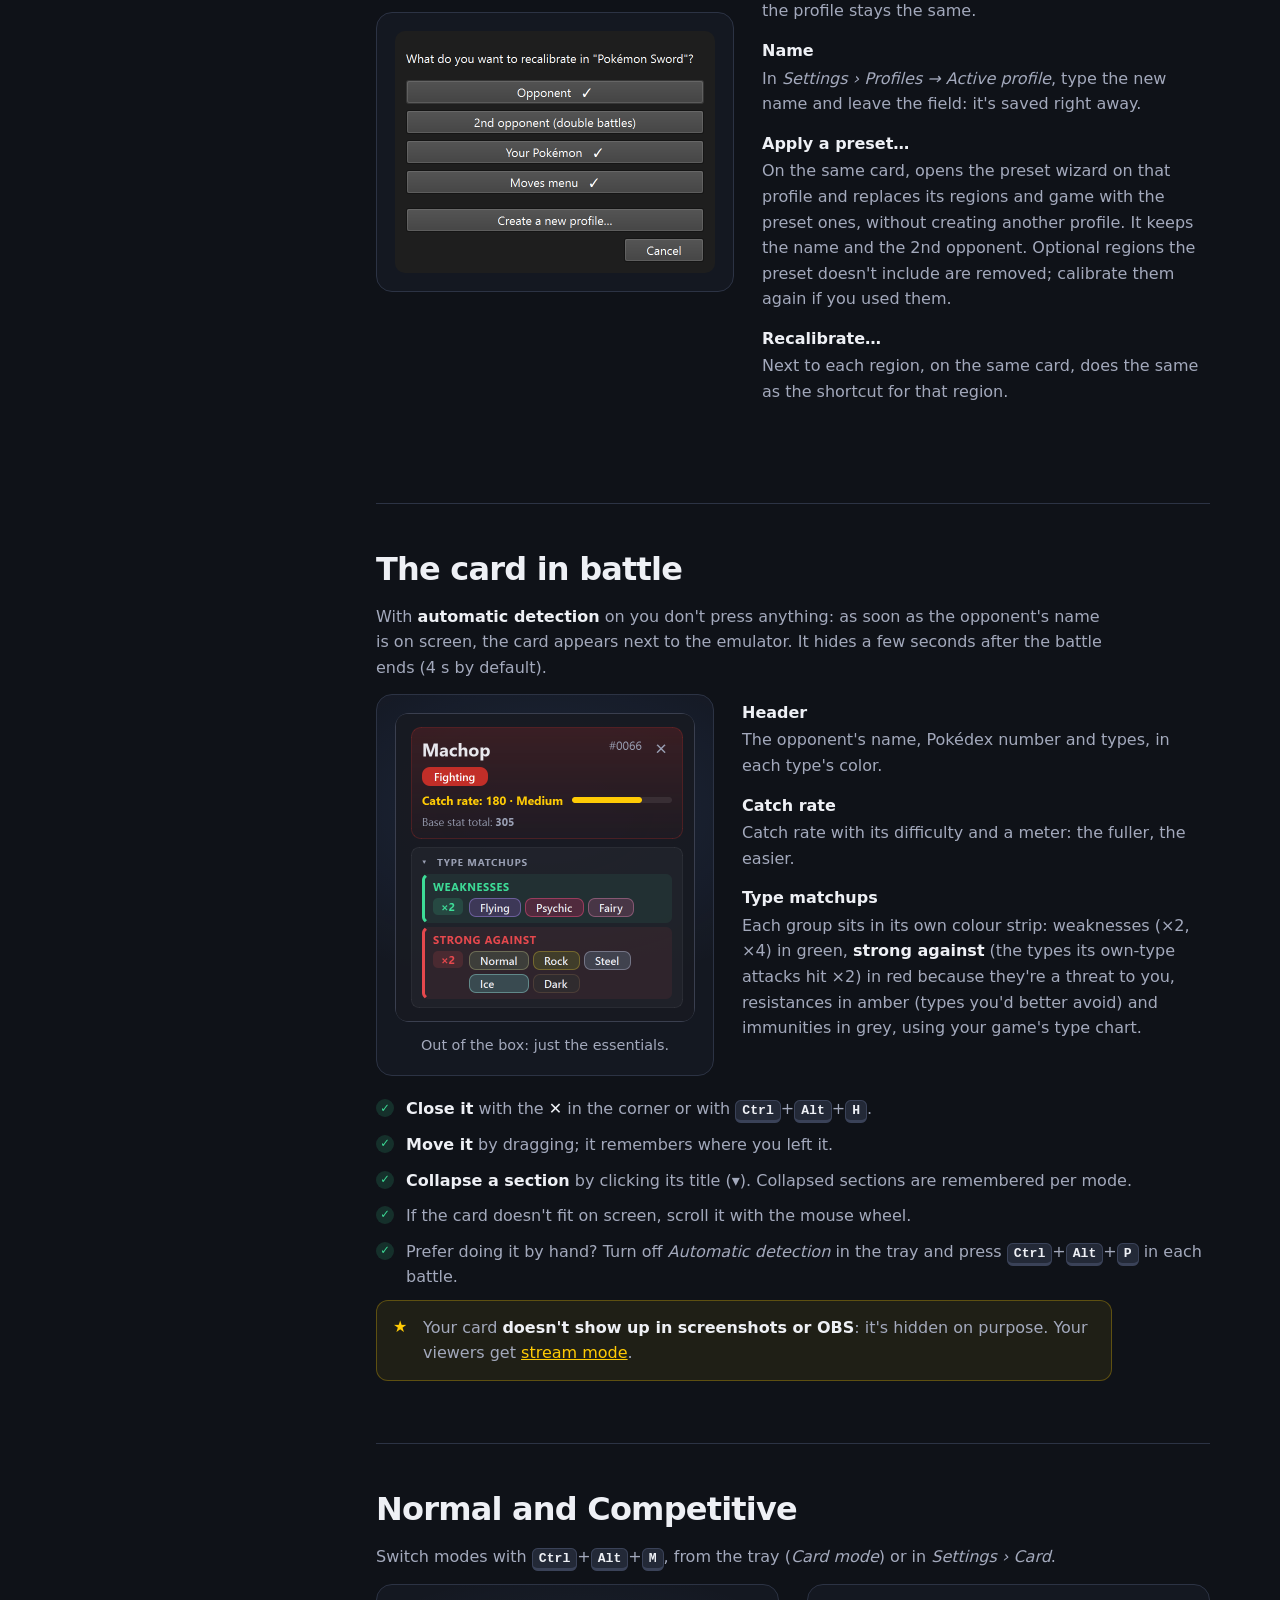
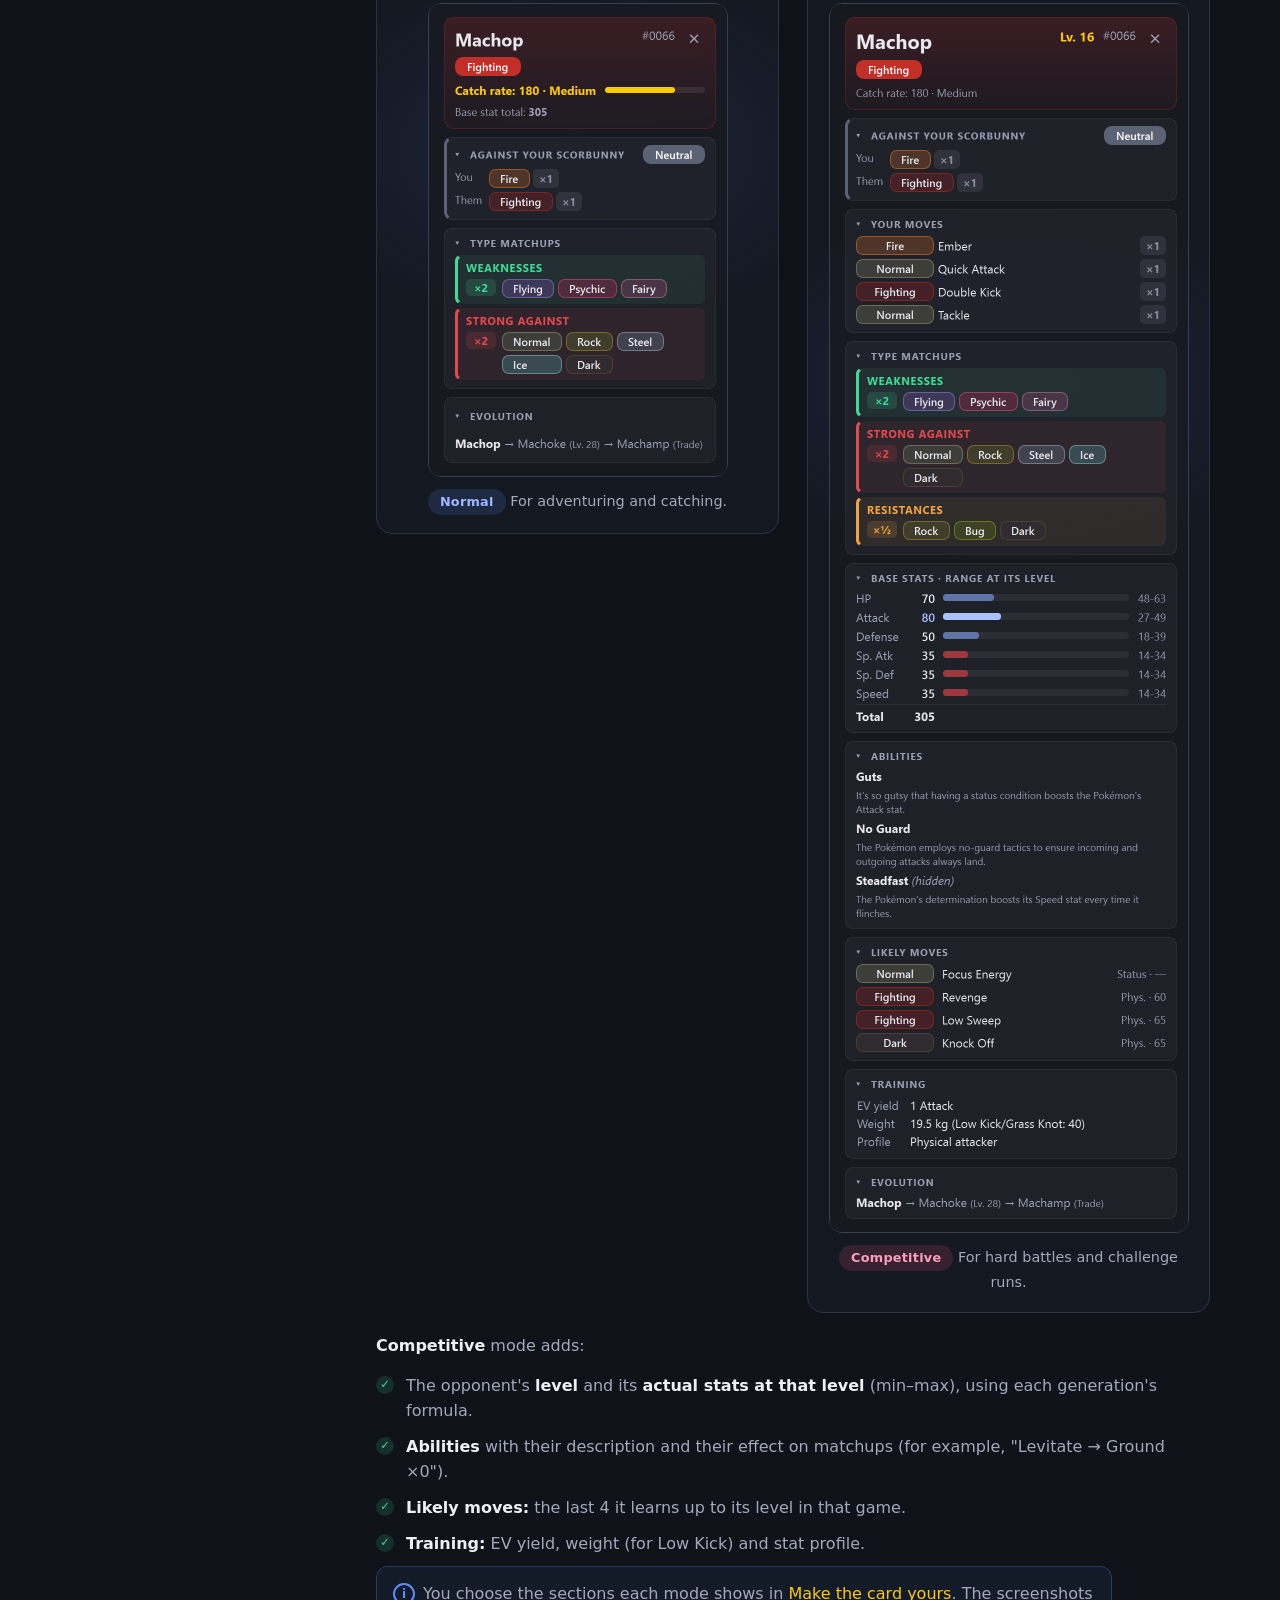
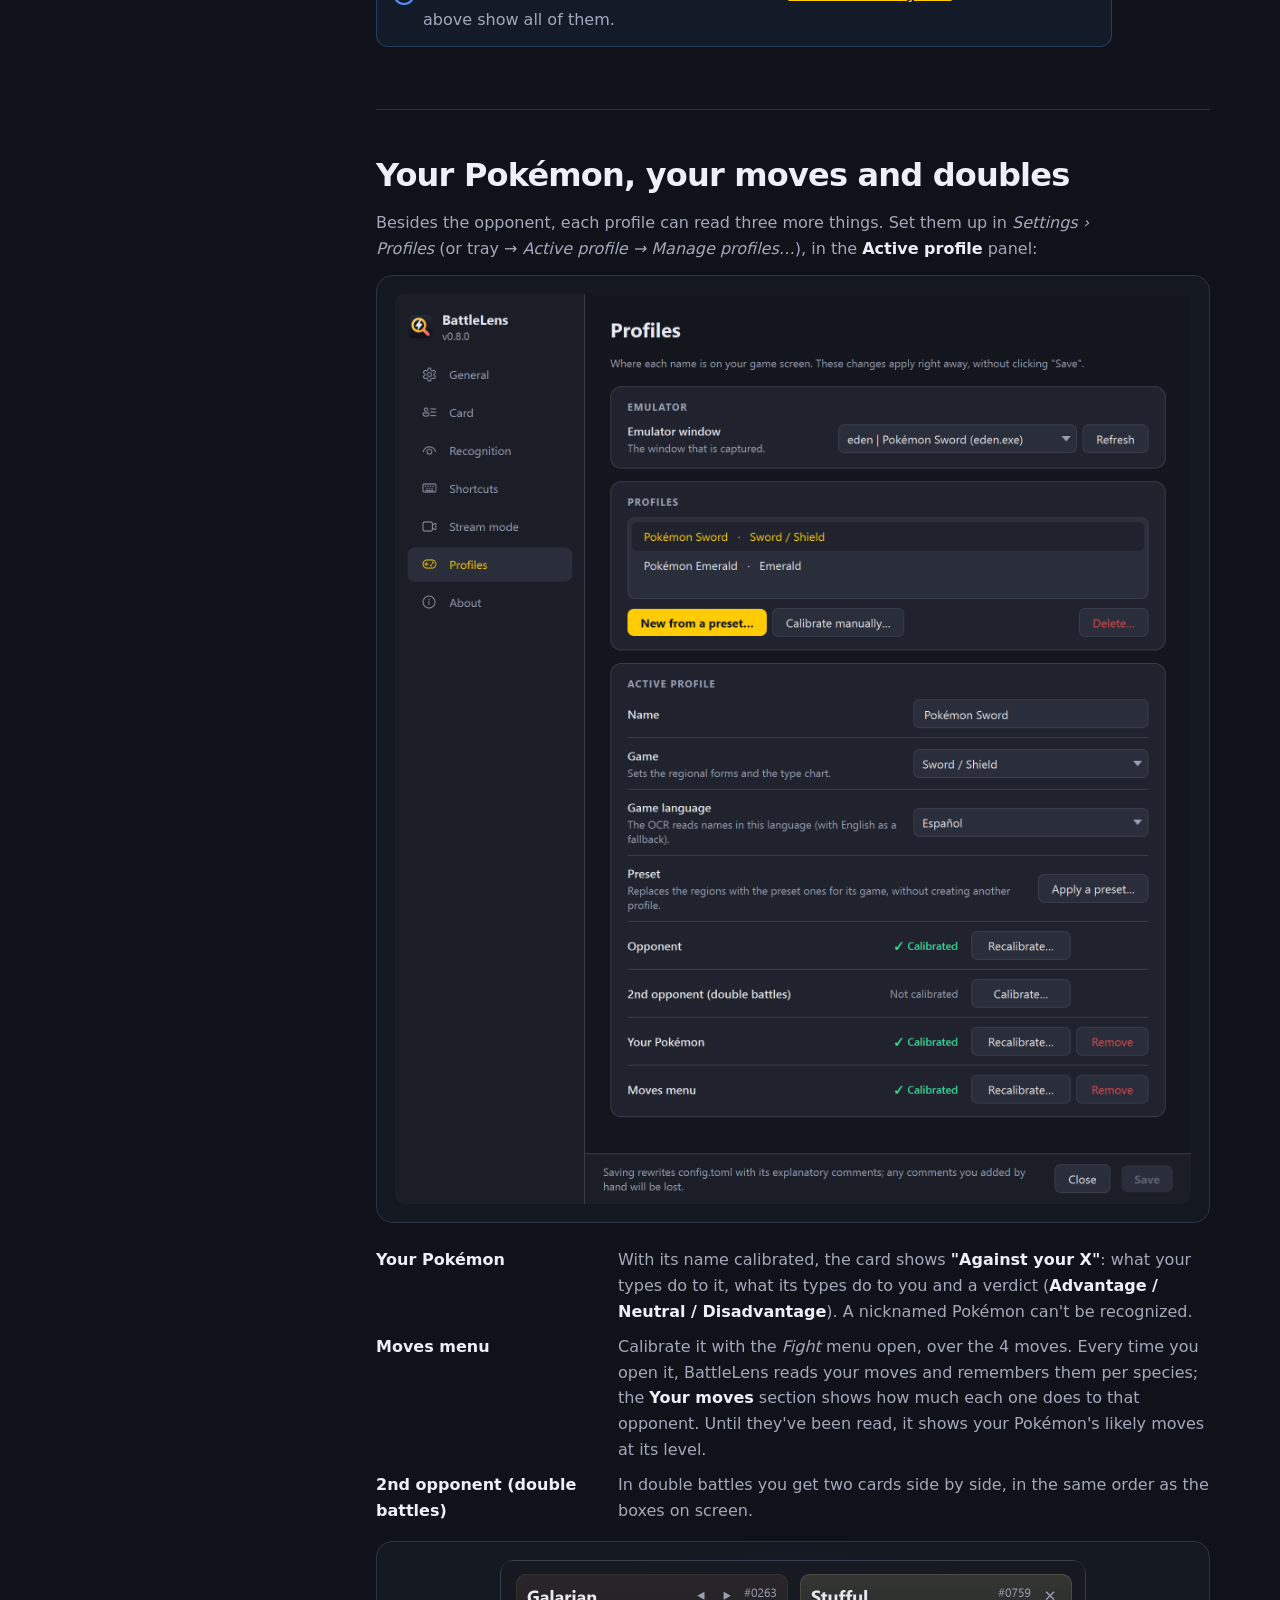
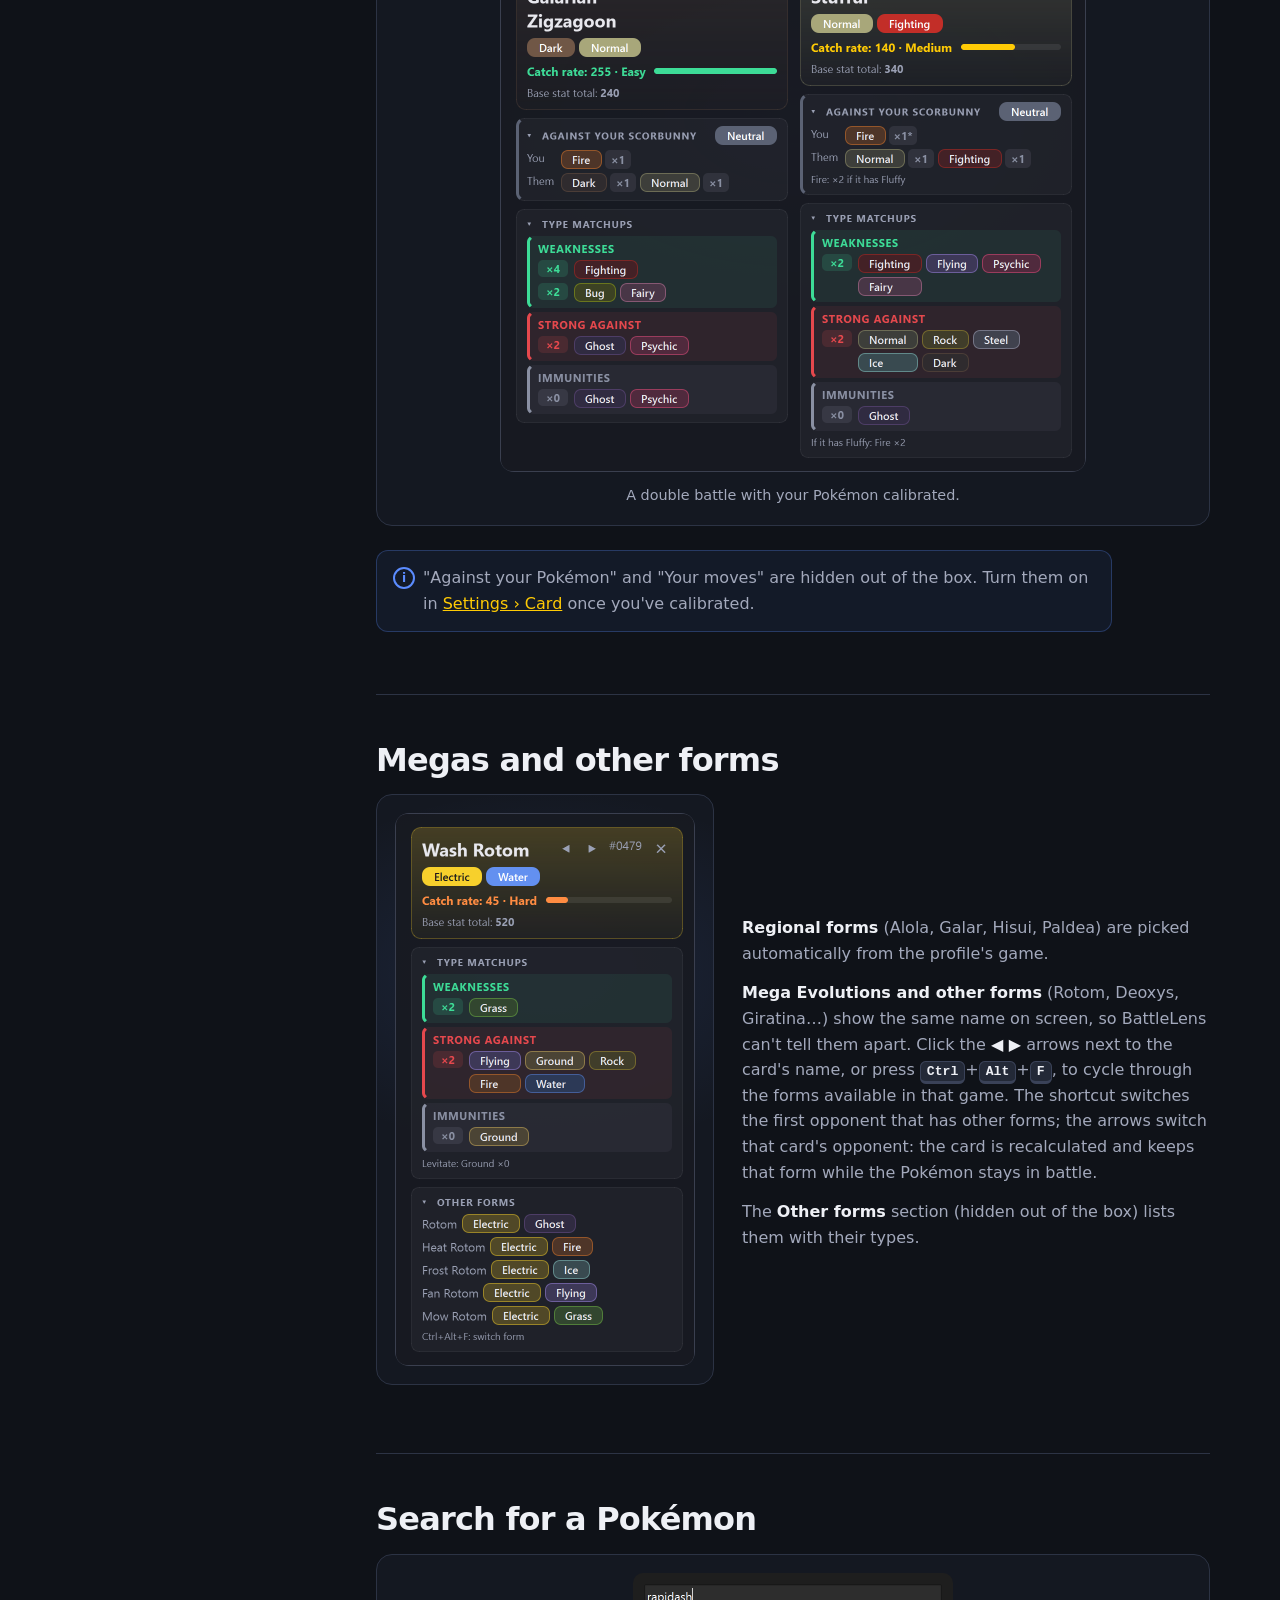
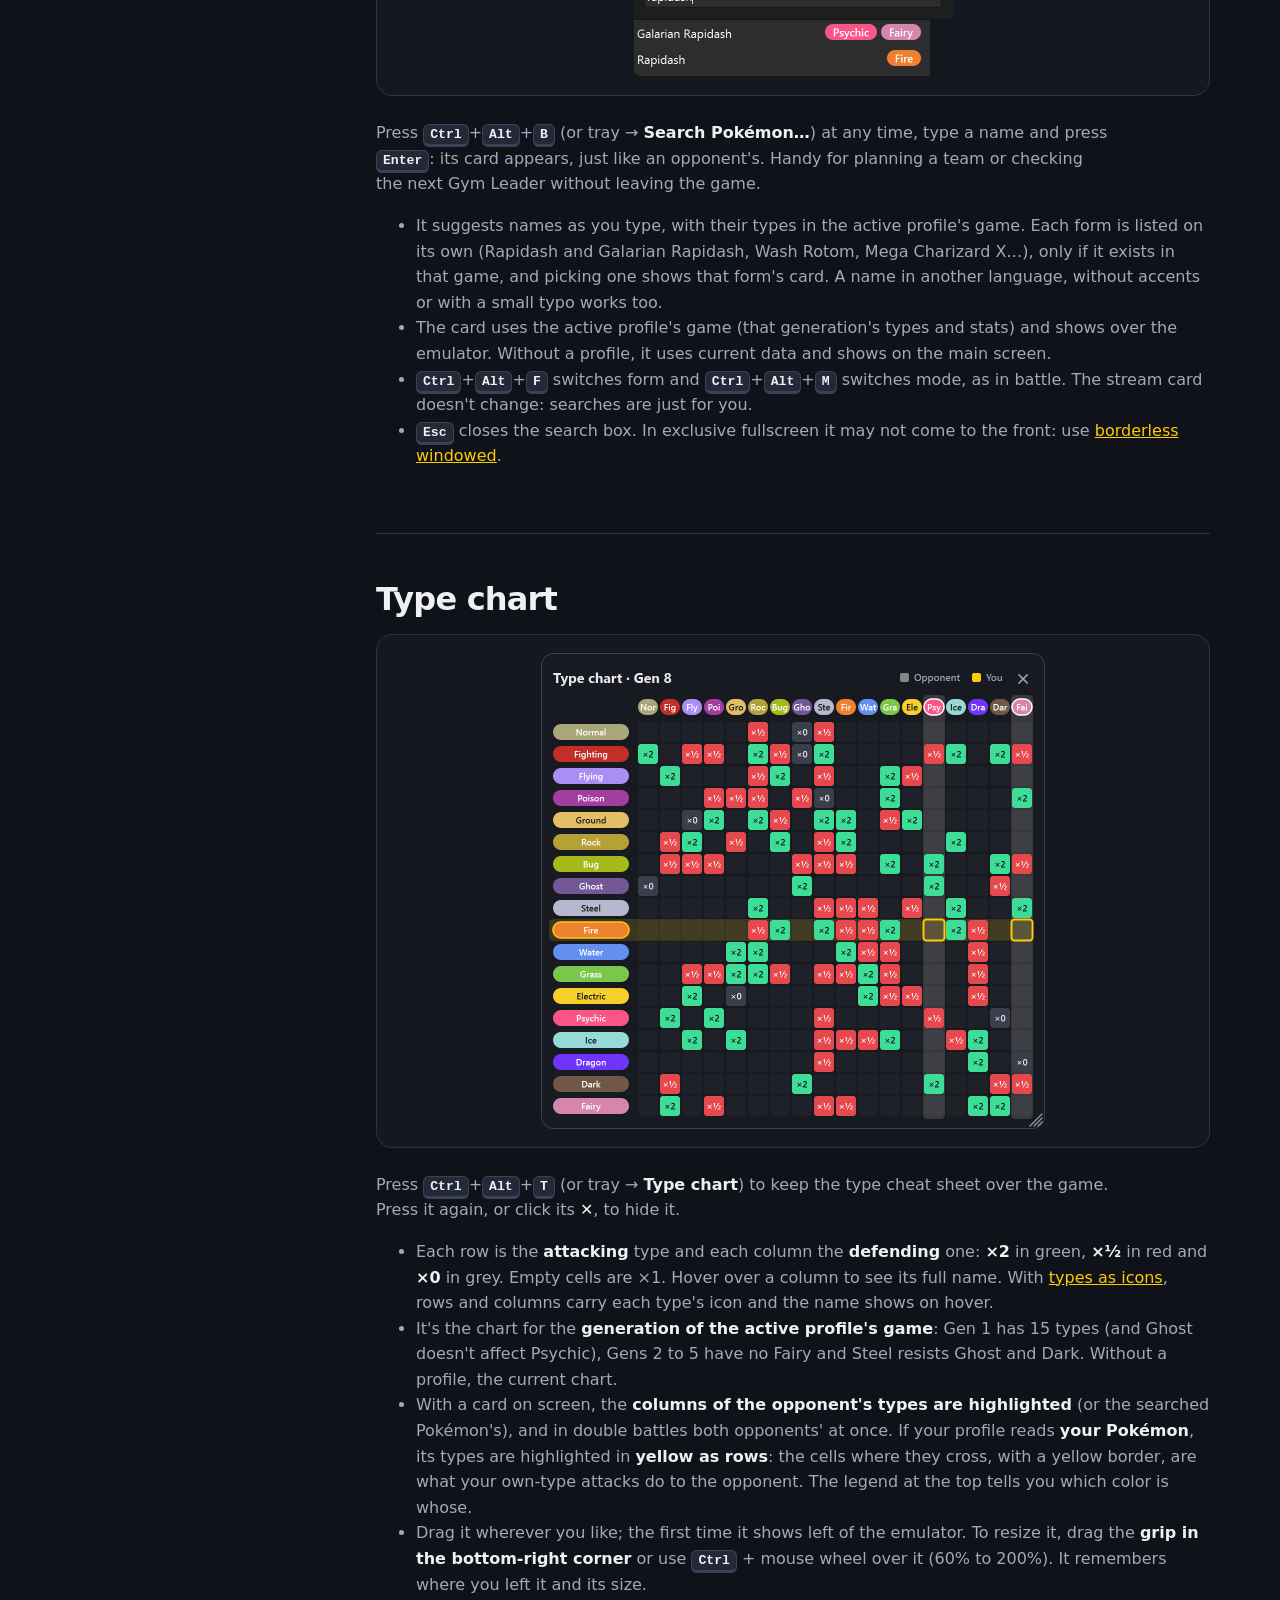
==== commit 0e148620: "feat: idioma del juego por perfil para el OCR Co-Authored-By: Claude Opus 5.5 <noreply@anthropic.com" ====
--- a/site/guide.html
+++ b/site/guide.html
@@ -188,6 +188,7 @@
           </ul>
           <p><b>Juegos con preset:</b> Rojo/Azul/Amarillo, Oro/Plata/Cristal, Rubí/Zafiro/Esmeralda, Rojo Fuego/Verde Hoja, Diamante/Perla/Platino, HeartGold/SoulSilver, Negro/Blanco (y 2) y Espada/Escudo.</p>
           <p class="tip">El <b>juego</b> del perfil importa: decide las formas regionales (Alola, Galar, Hisui, Paldea), los tipos de esa generación y su tabla de eficacias. Puedes cambiarlo en <i>Ajustes › Perfiles → Juego</i>.</p>
+          <p class="tip">Pon también el <b>idioma del juego</b> en <i>Ajustes › Perfiles → Idioma del juego</i>: el OCR lee los nombres en ese idioma, con inglés de respaldo, y los nombres de otros idiomas cuentan menos al emparejar. Si a Windows le falta el OCR de ese idioma, la app ofrece instalarlo.</p>
           <p class="tip">Un perfil creado con preset recuerda dónde estaba la imagen del juego, así que puedes jugar a <b>pantalla completa</b>, maximizado o en ventana: las regiones siguen a la imagen. Los perfiles creados antes de la versión 0.4 no lo saben; si cambias el tamaño de la ventana, usa <b>Aplicar un preset…</b> en ese perfil (ver <a href="#modificar-perfil">Modificar un perfil</a>).</p>
         </section>
 
@@ -272,7 +273,7 @@
           <h2>Tu Pokémon, tus movimientos y dobles</h2>
           <p>Además del rival, cada perfil puede leer tres cosas más. Configúralas en <i>Ajustes › Perfiles</i> (o bandeja → <i>Perfil activo → Gestionar perfiles…</i>), en la tarjeta <b>Perfil activo</b>:</p>
           <figure class="shot">
-            <img src="assets/guide/es/settings-profiles.png" width="880" height="981" loading="lazy" alt="Ajustes, sección Perfiles, con las regiones del perfil activo">
+            <img src="assets/guide/es/settings-profiles.png" width="880" height="1038" loading="lazy" alt="Ajustes, sección Perfiles, con las regiones del perfil activo">
           </figure>
           <dl class="defs">
             <dt>Tu Pokémon</dt><dd>Con su nombre calibrado, la ficha muestra <b>«Contra tu X»</b>: lo que le hacen tus tipos, lo que te hacen los suyos y un veredicto (<b>Ventaja / Neutral / Desventaja</b>). Si tu Pokémon tiene mote, no se puede reconocer.</dd>
@@ -628,6 +629,7 @@
           </ul>
           <p><b>Games with a preset:</b> Red/Blue/Yellow, Gold/Silver/Crystal, Ruby/Sapphire/Emerald, FireRed/LeafGreen, Diamond/Pearl/Platinum, HeartGold/SoulSilver, Black/White (and 2) and Sword/Shield.</p>
           <p class="tip">The profile's <b>game</b> matters: it decides regional forms (Alola, Galar, Hisui, Paldea), that generation's types and its type chart. You can change it in <i>Settings › Profiles → Game</i>.</p>
+          <p class="tip">Also set the <b>game language</b> in <i>Settings › Profiles → Game language</i>: the OCR reads names in that language, with English as a fallback, and names in other languages count less when matching. If Windows is missing the OCR for that language, the app offers to install it.</p>
           <p class="tip">A profile created from a preset remembers where the game image was, so you can play <b>fullscreen</b>, maximized or windowed: the regions follow the image. Profiles created before version 0.4 don't know this; if you change the window size, use <b>Apply a preset…</b> on that profile (see <a href="#edit-profile">Edit a profile</a>).</p>
         </section>
 
@@ -712,7 +714,7 @@
           <h2>Your Pokémon, your moves and doubles</h2>
           <p>Besides the opponent, each profile can read three more things. Set them up in <i>Settings › Profiles</i> (or tray → <i>Active profile → Manage profiles…</i>), in the <b>Active profile</b> panel:</p>
           <figure class="shot">
-            <img src="assets/guide/en/settings-profiles.png" width="880" height="981" loading="lazy" alt="Settings, Profiles section, with the active profile's regions">
+            <img src="assets/guide/en/settings-profiles.png" width="880" height="1006" loading="lazy" alt="Settings, Profiles section, with the active profile's regions">
           </figure>
           <dl class="defs">
             <dt>Your Pokémon</dt><dd>With its name calibrated, the card shows <b>"Against your X"</b>: what your types do to it, what its types do to you and a verdict (<b>Advantage / Neutral / Disadvantage</b>). A nicknamed Pokémon can't be recognized.</dd>
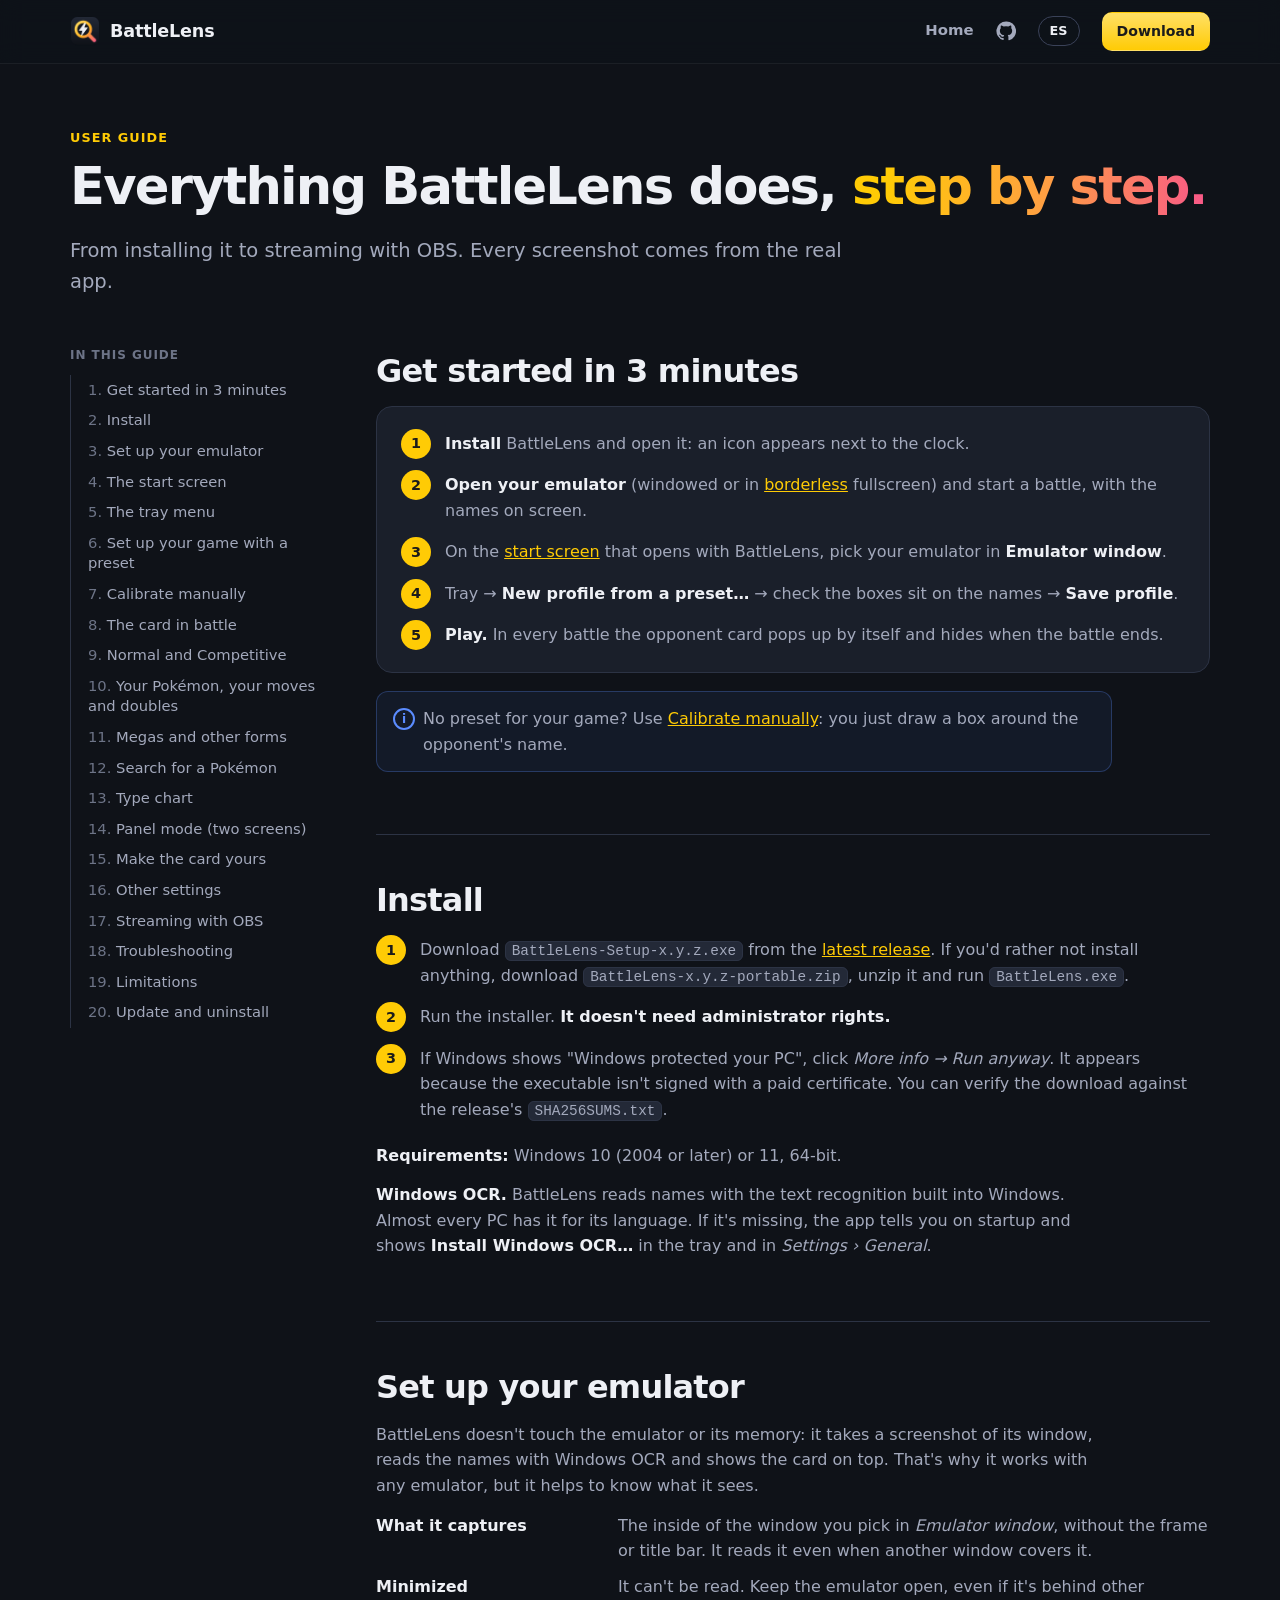
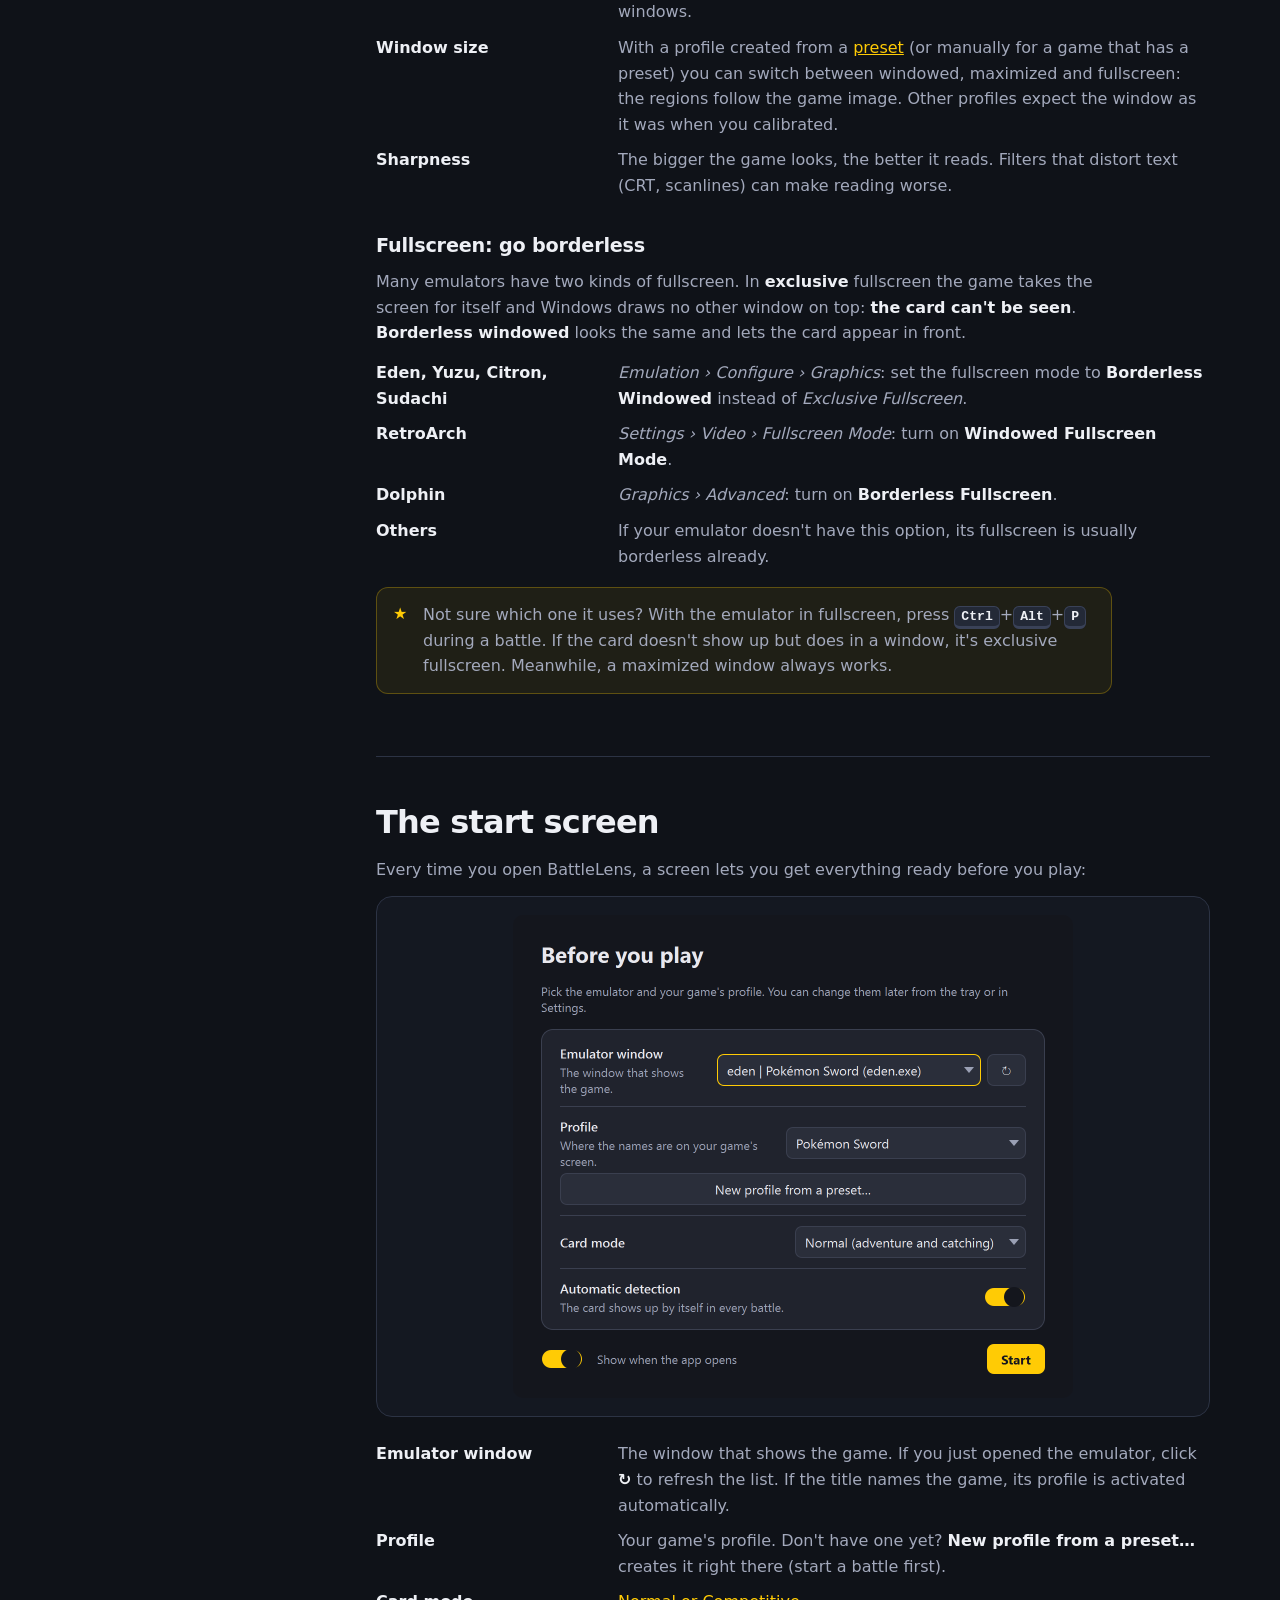
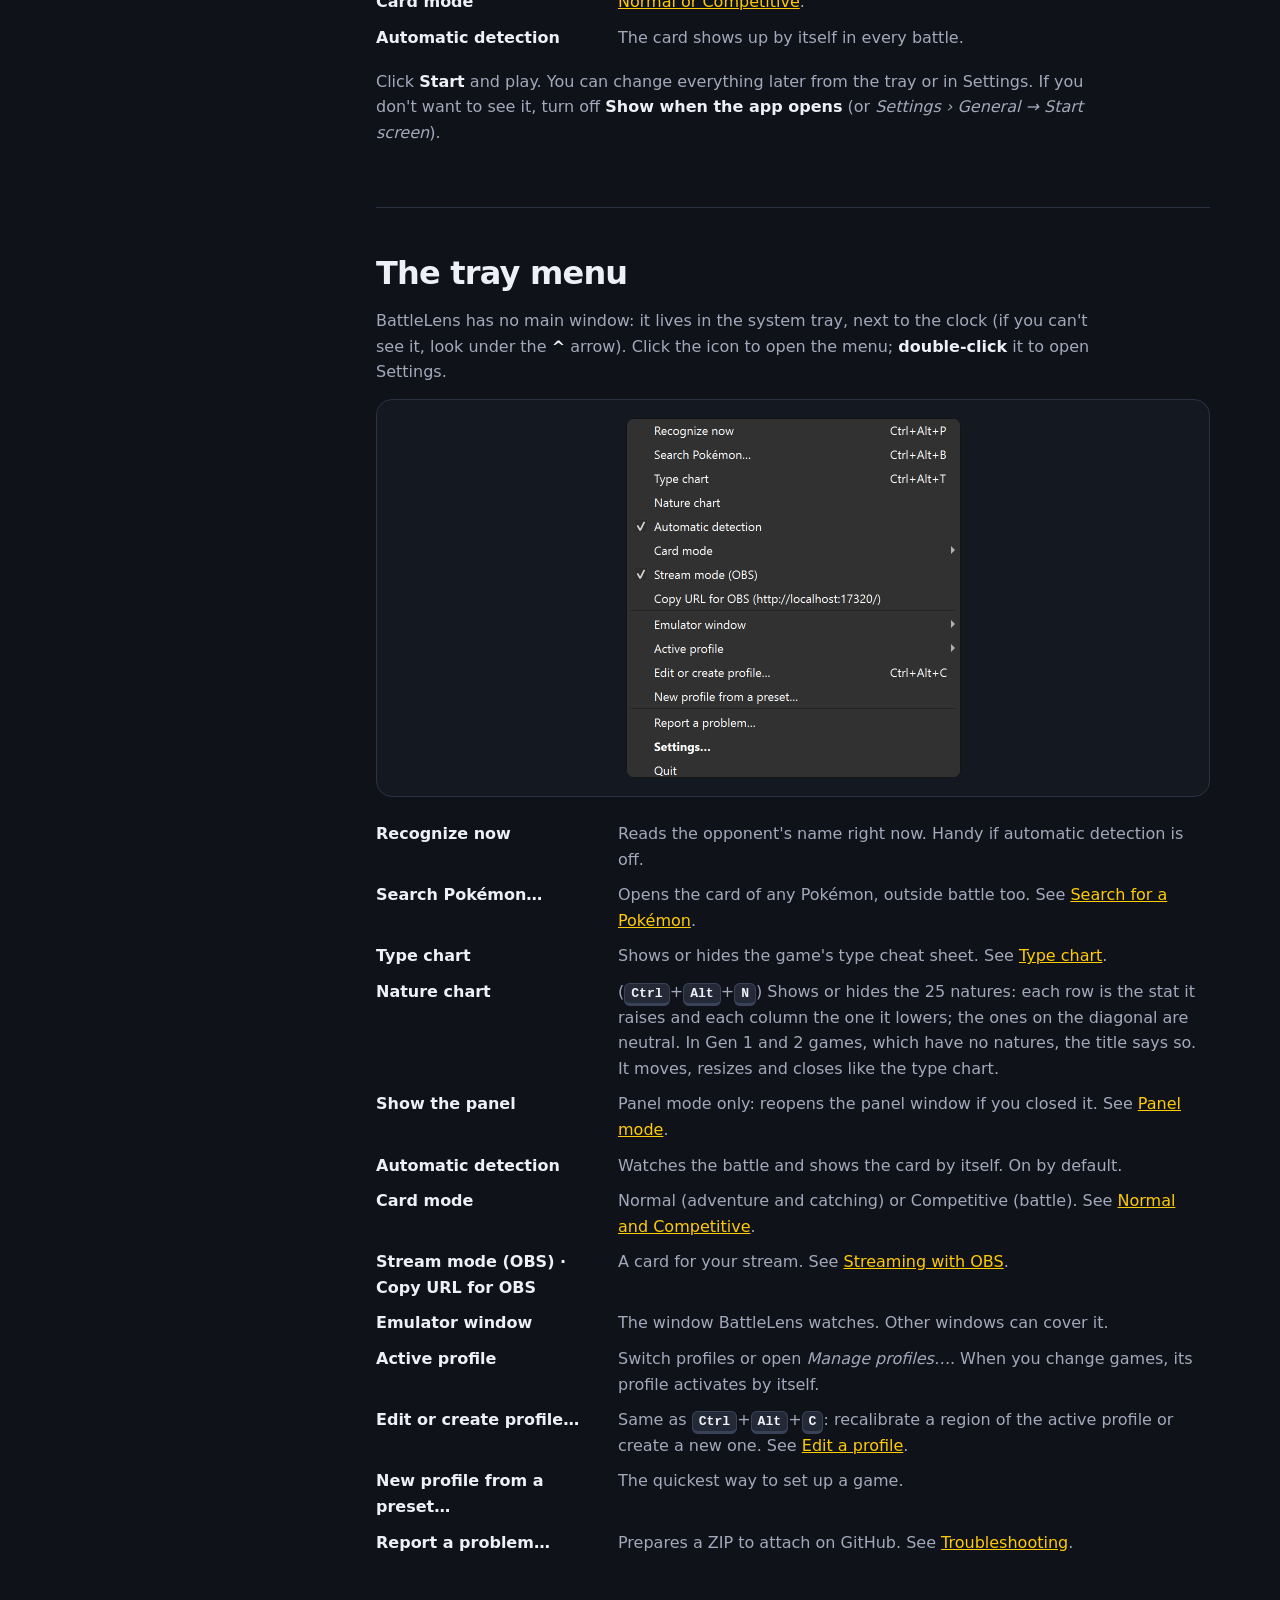
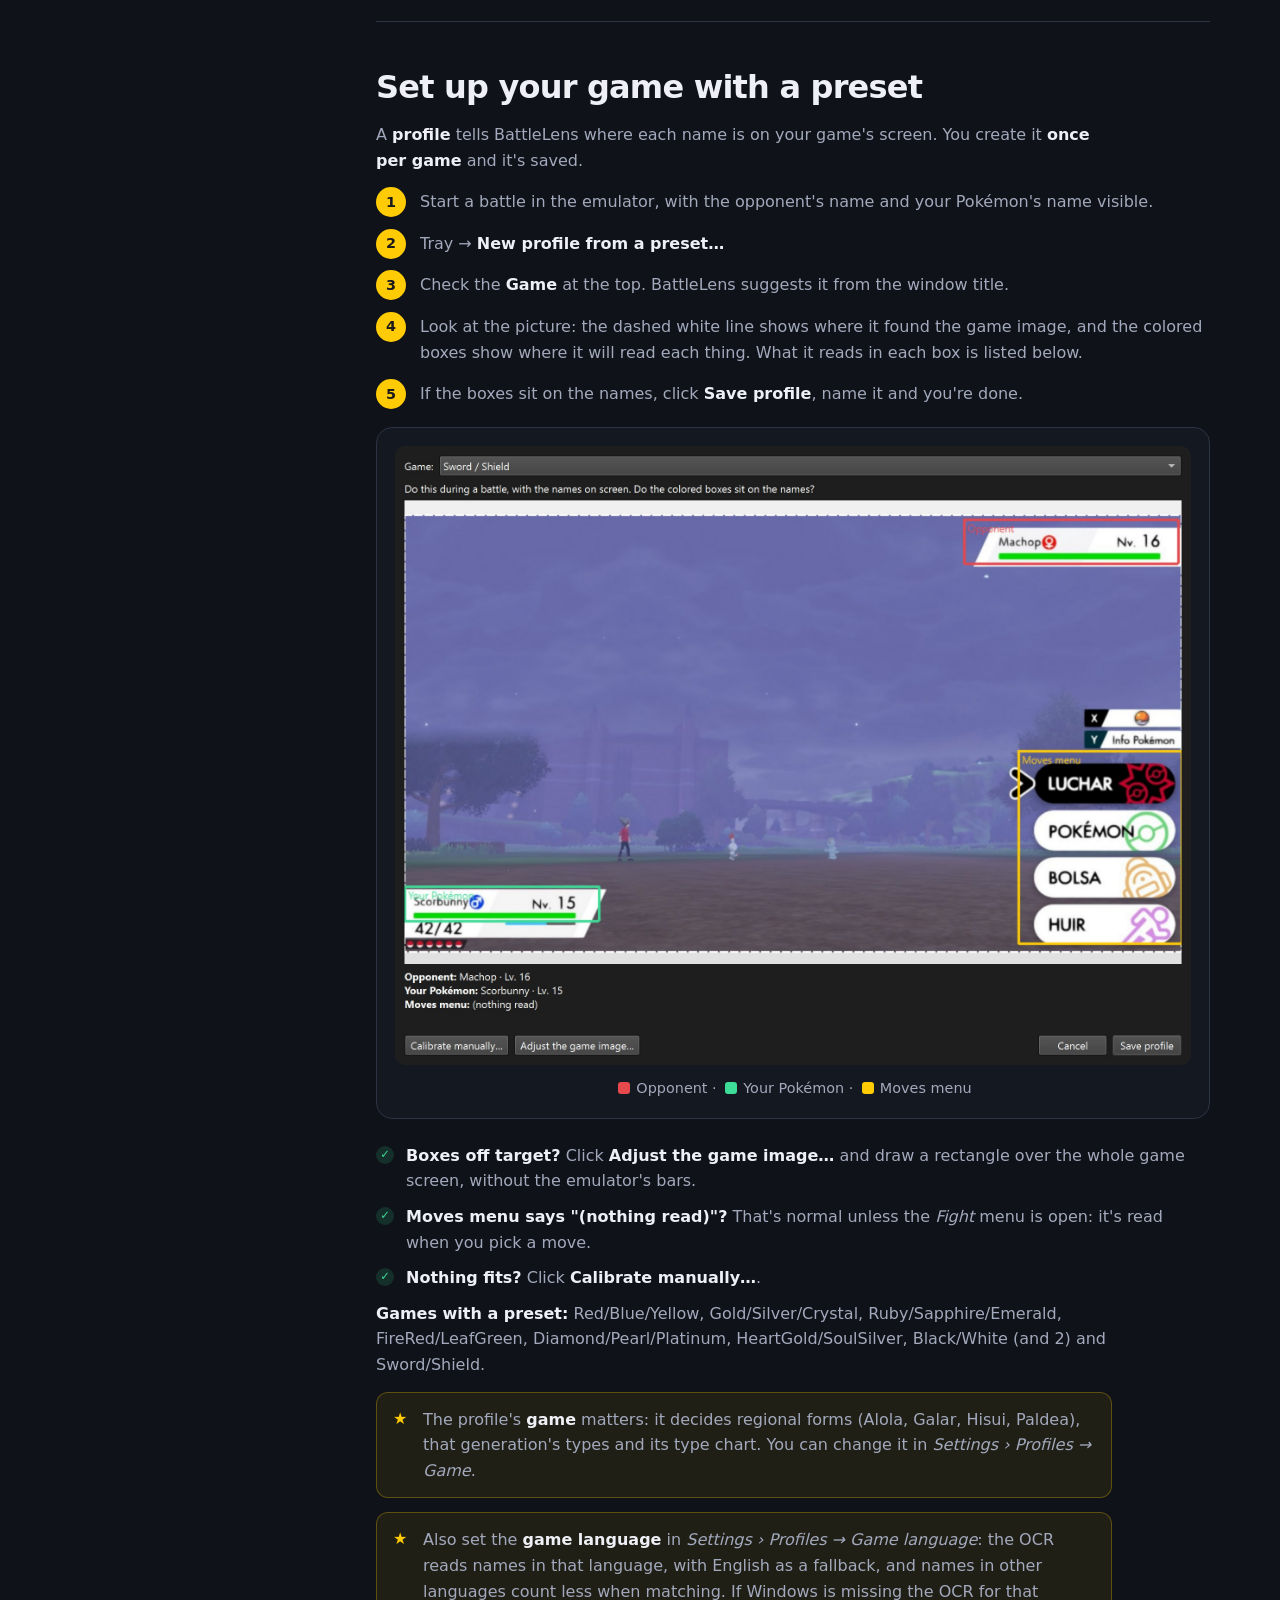
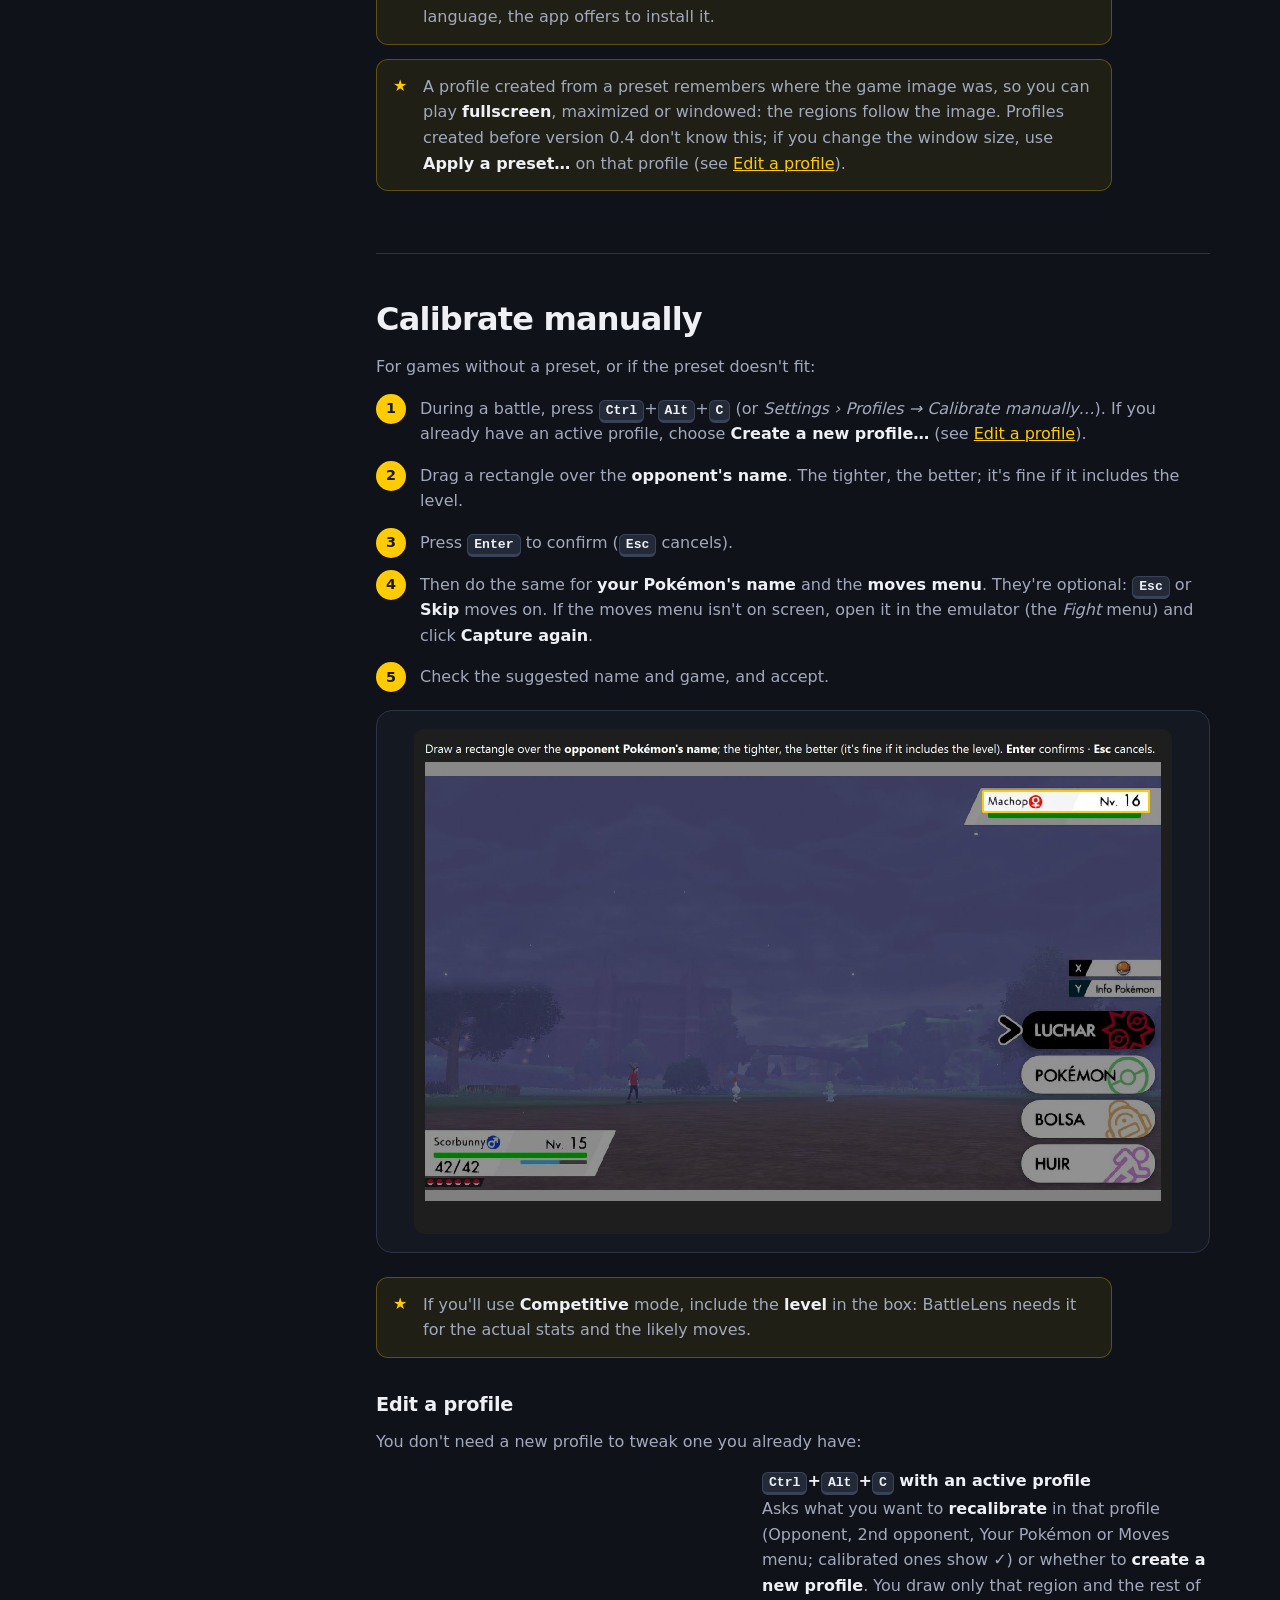
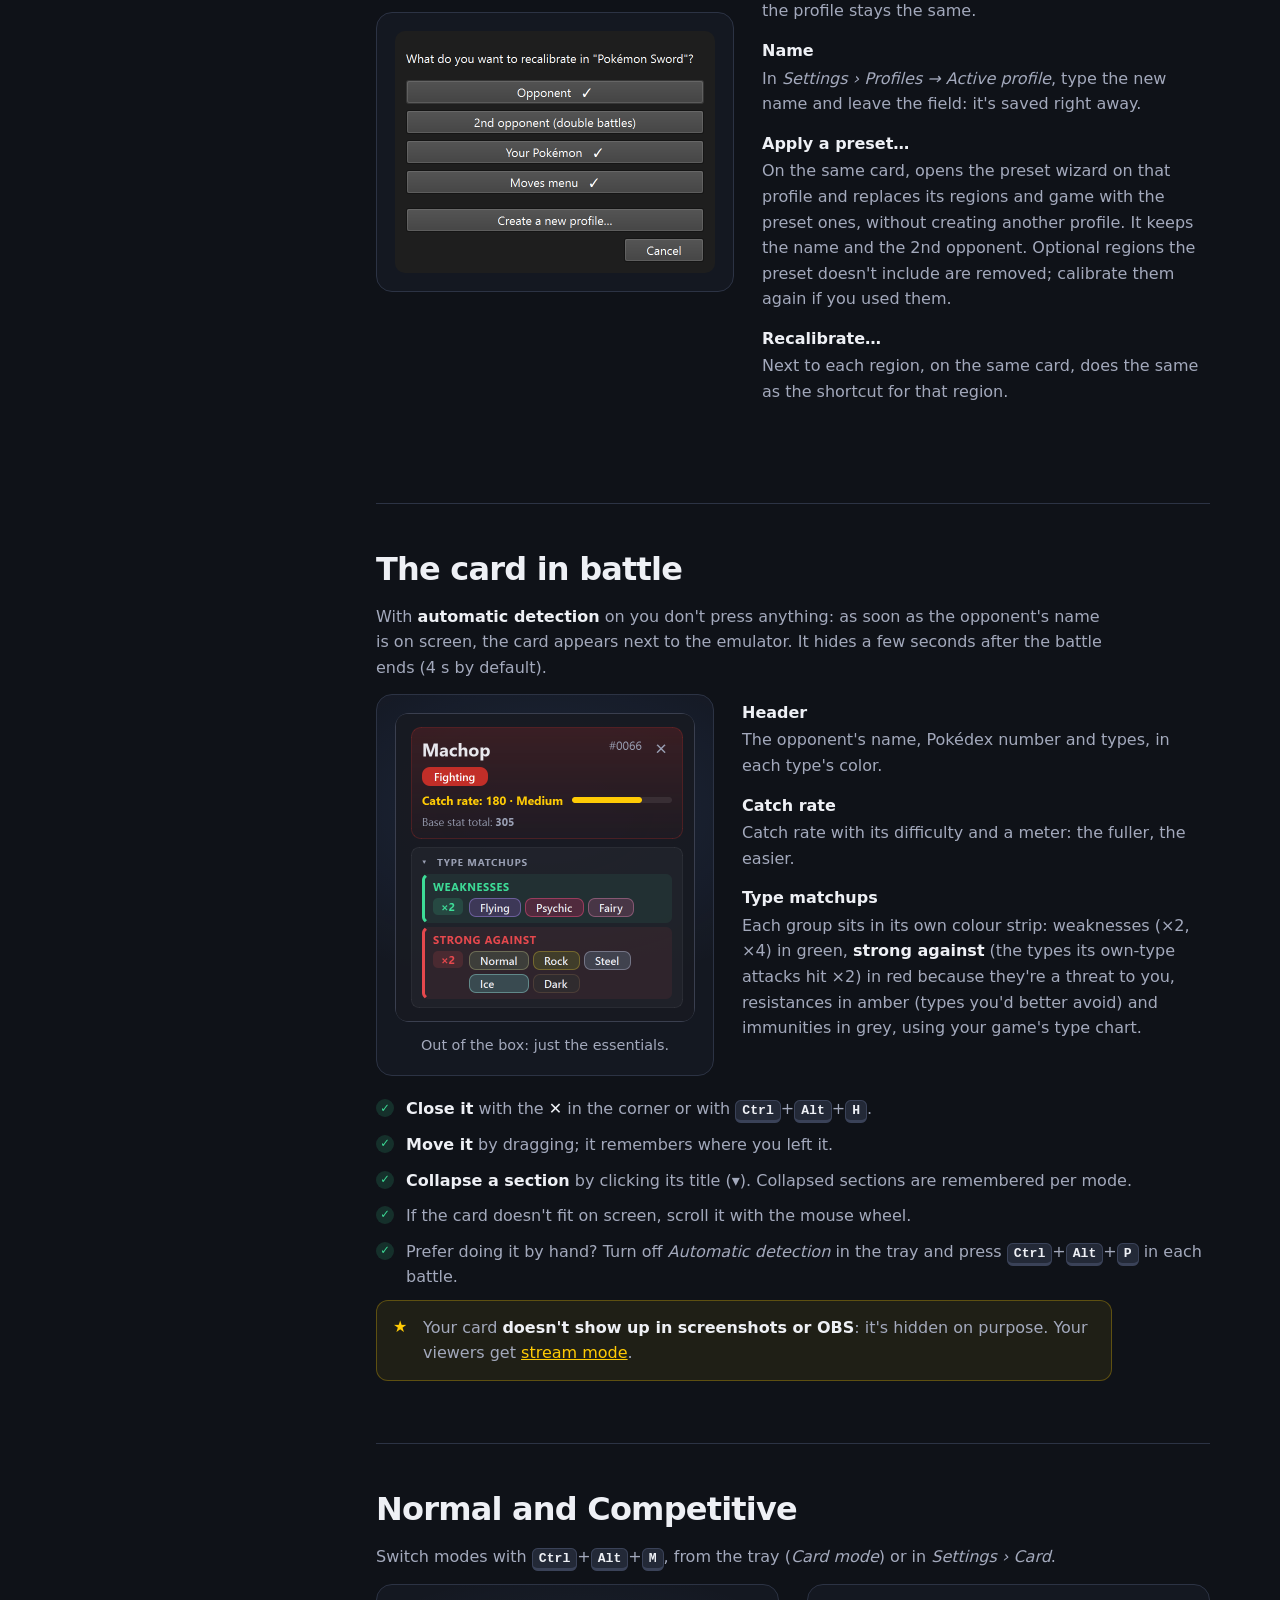
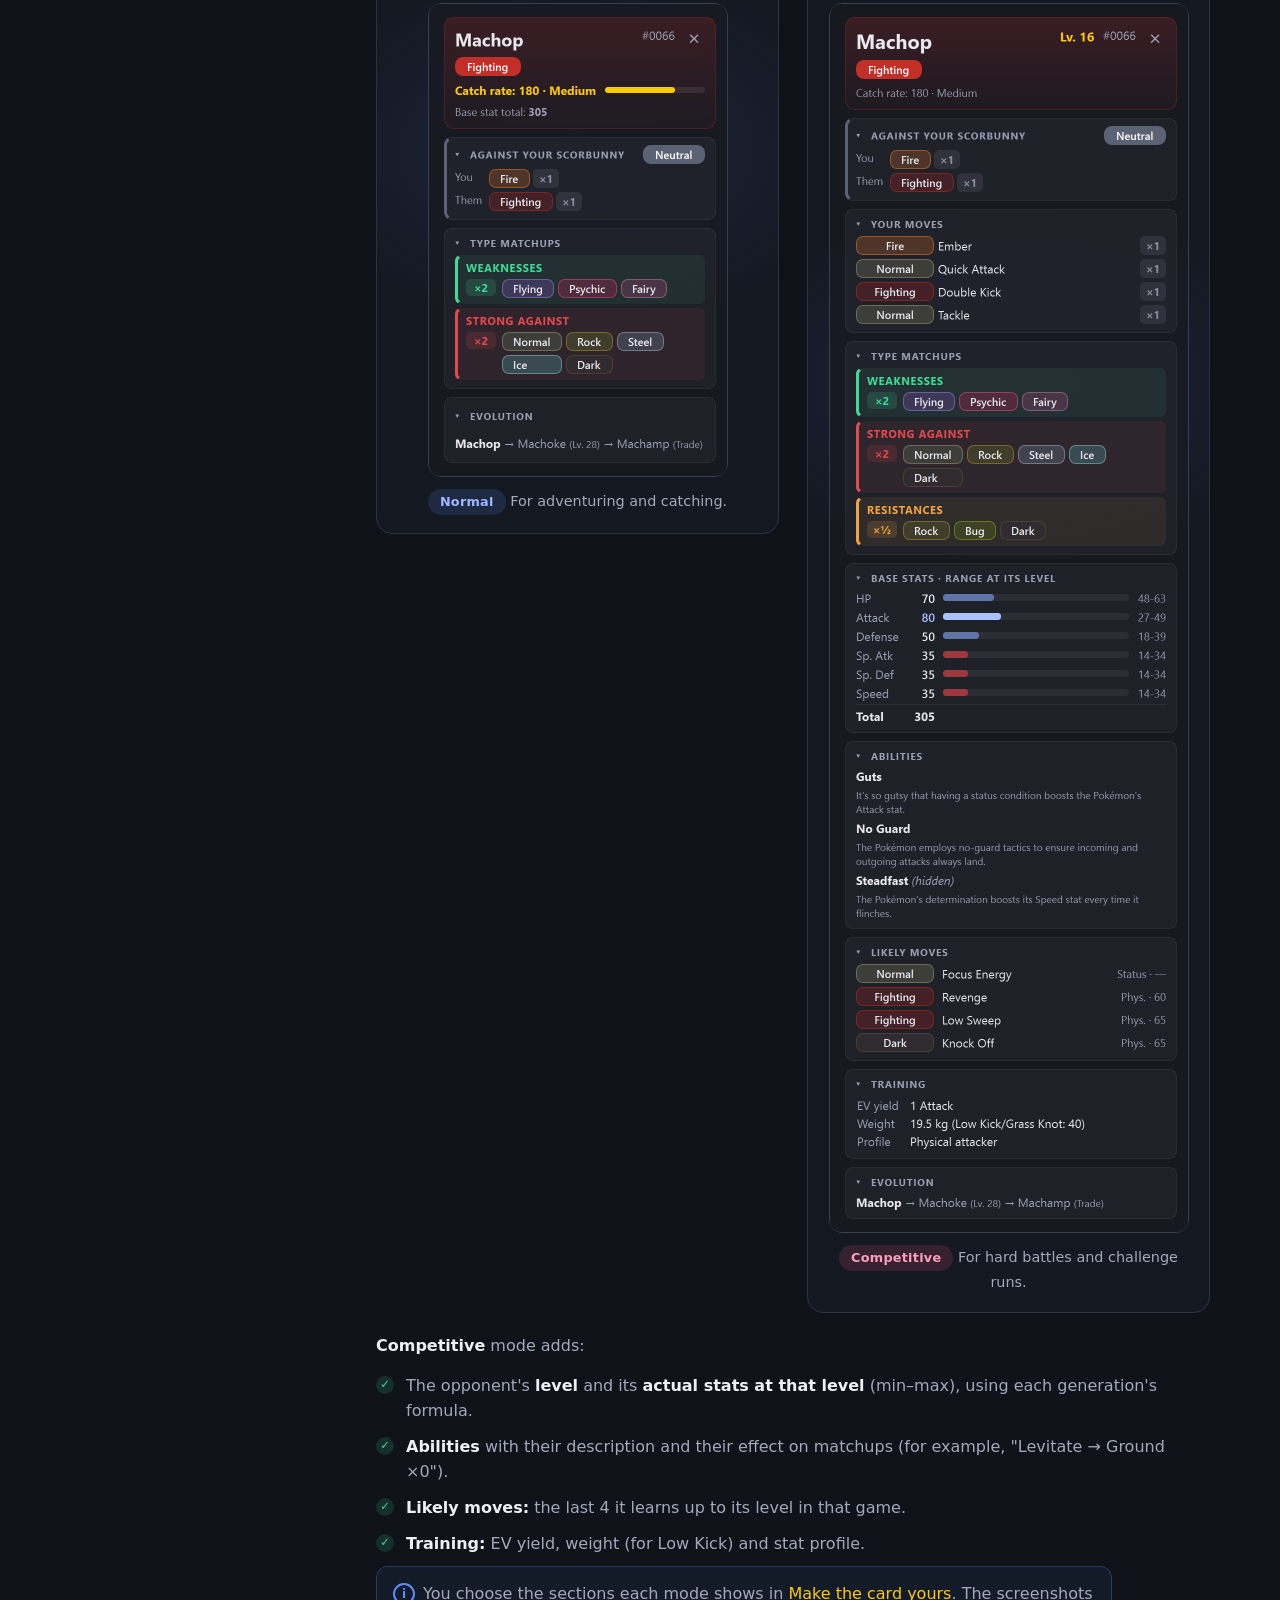
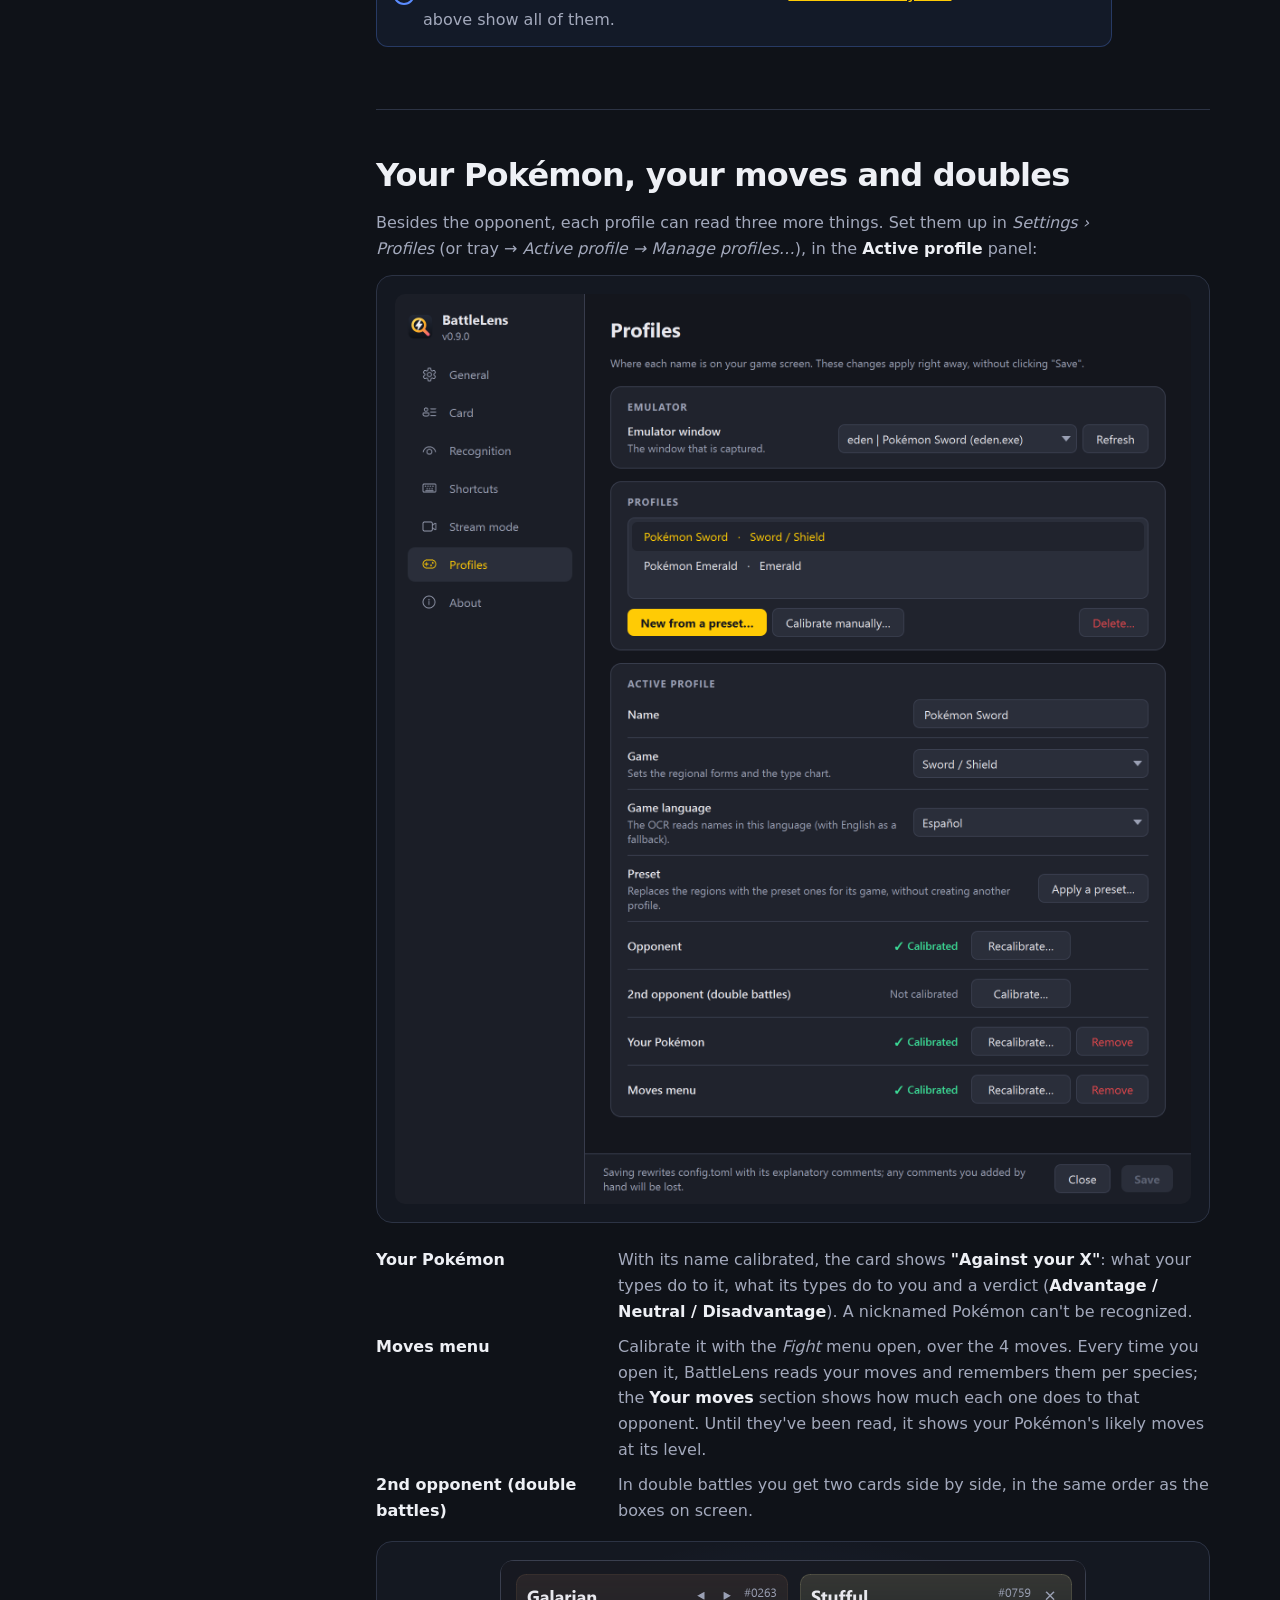
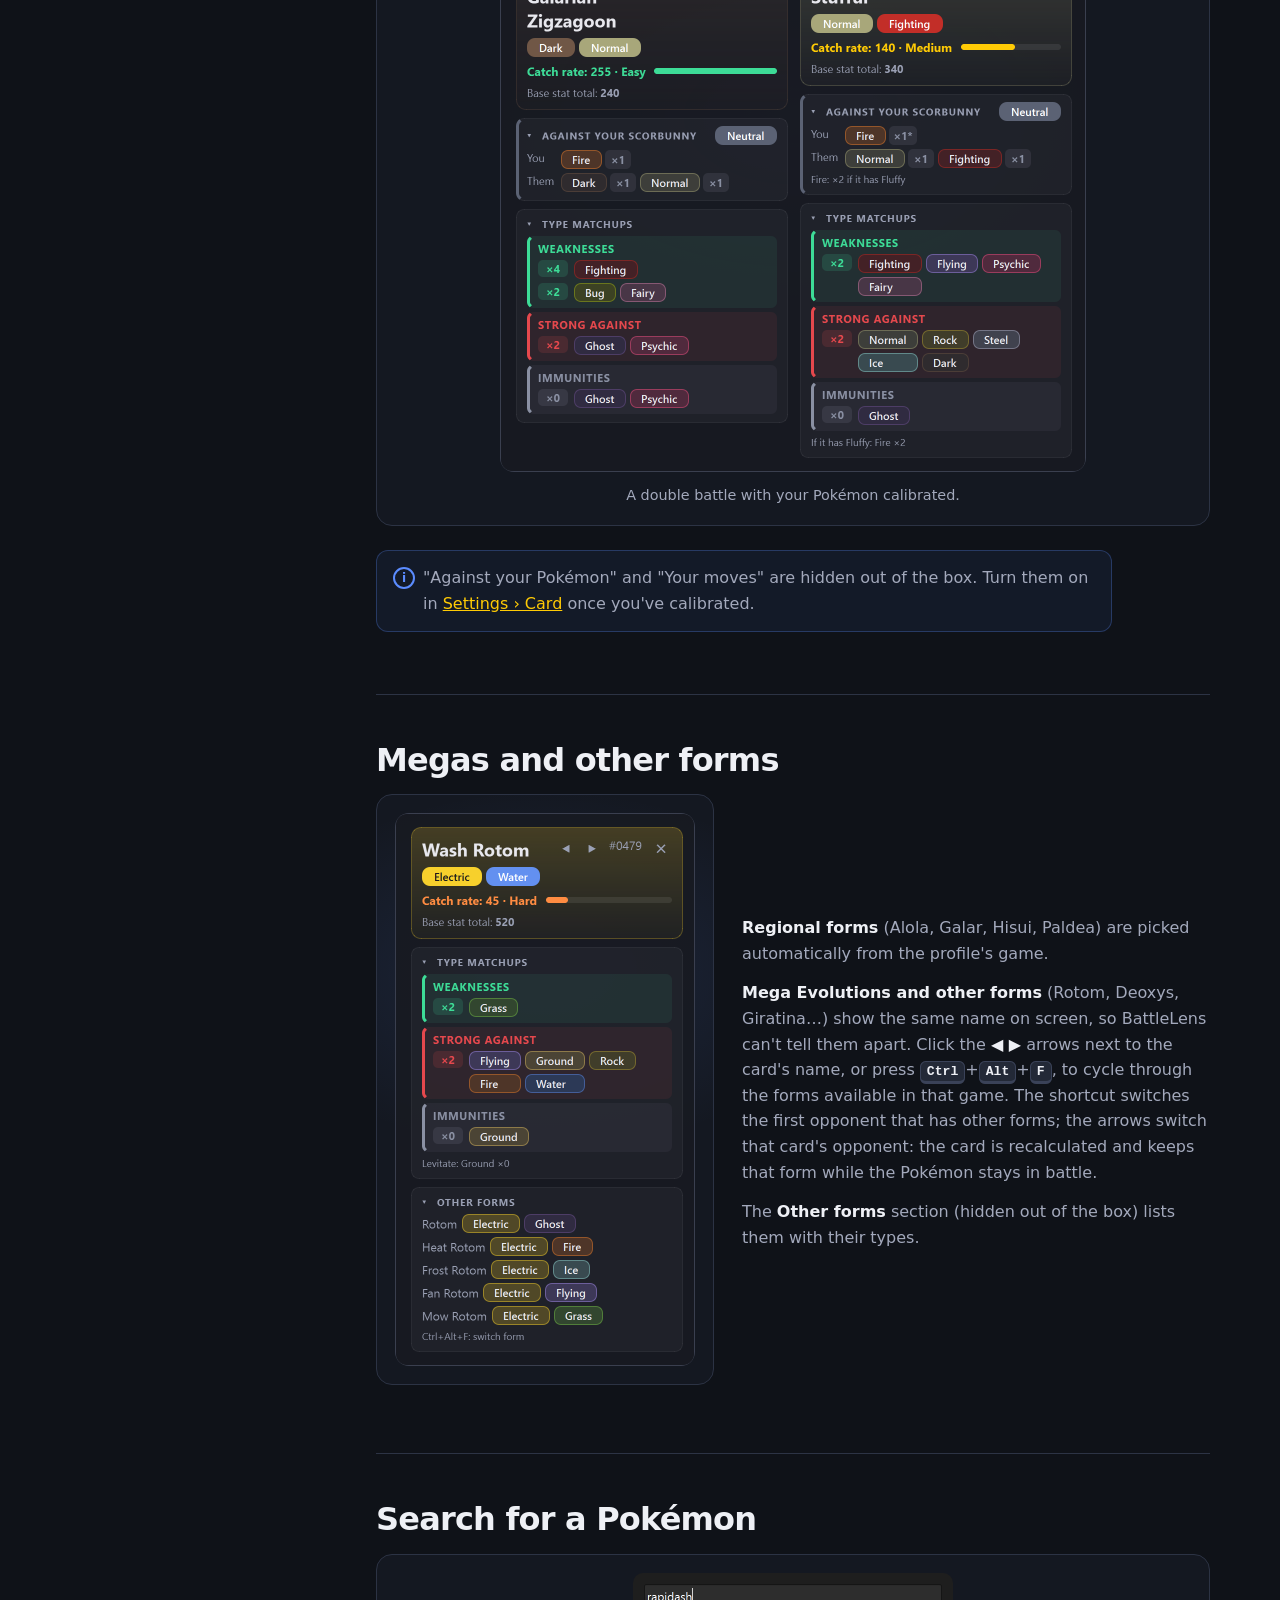
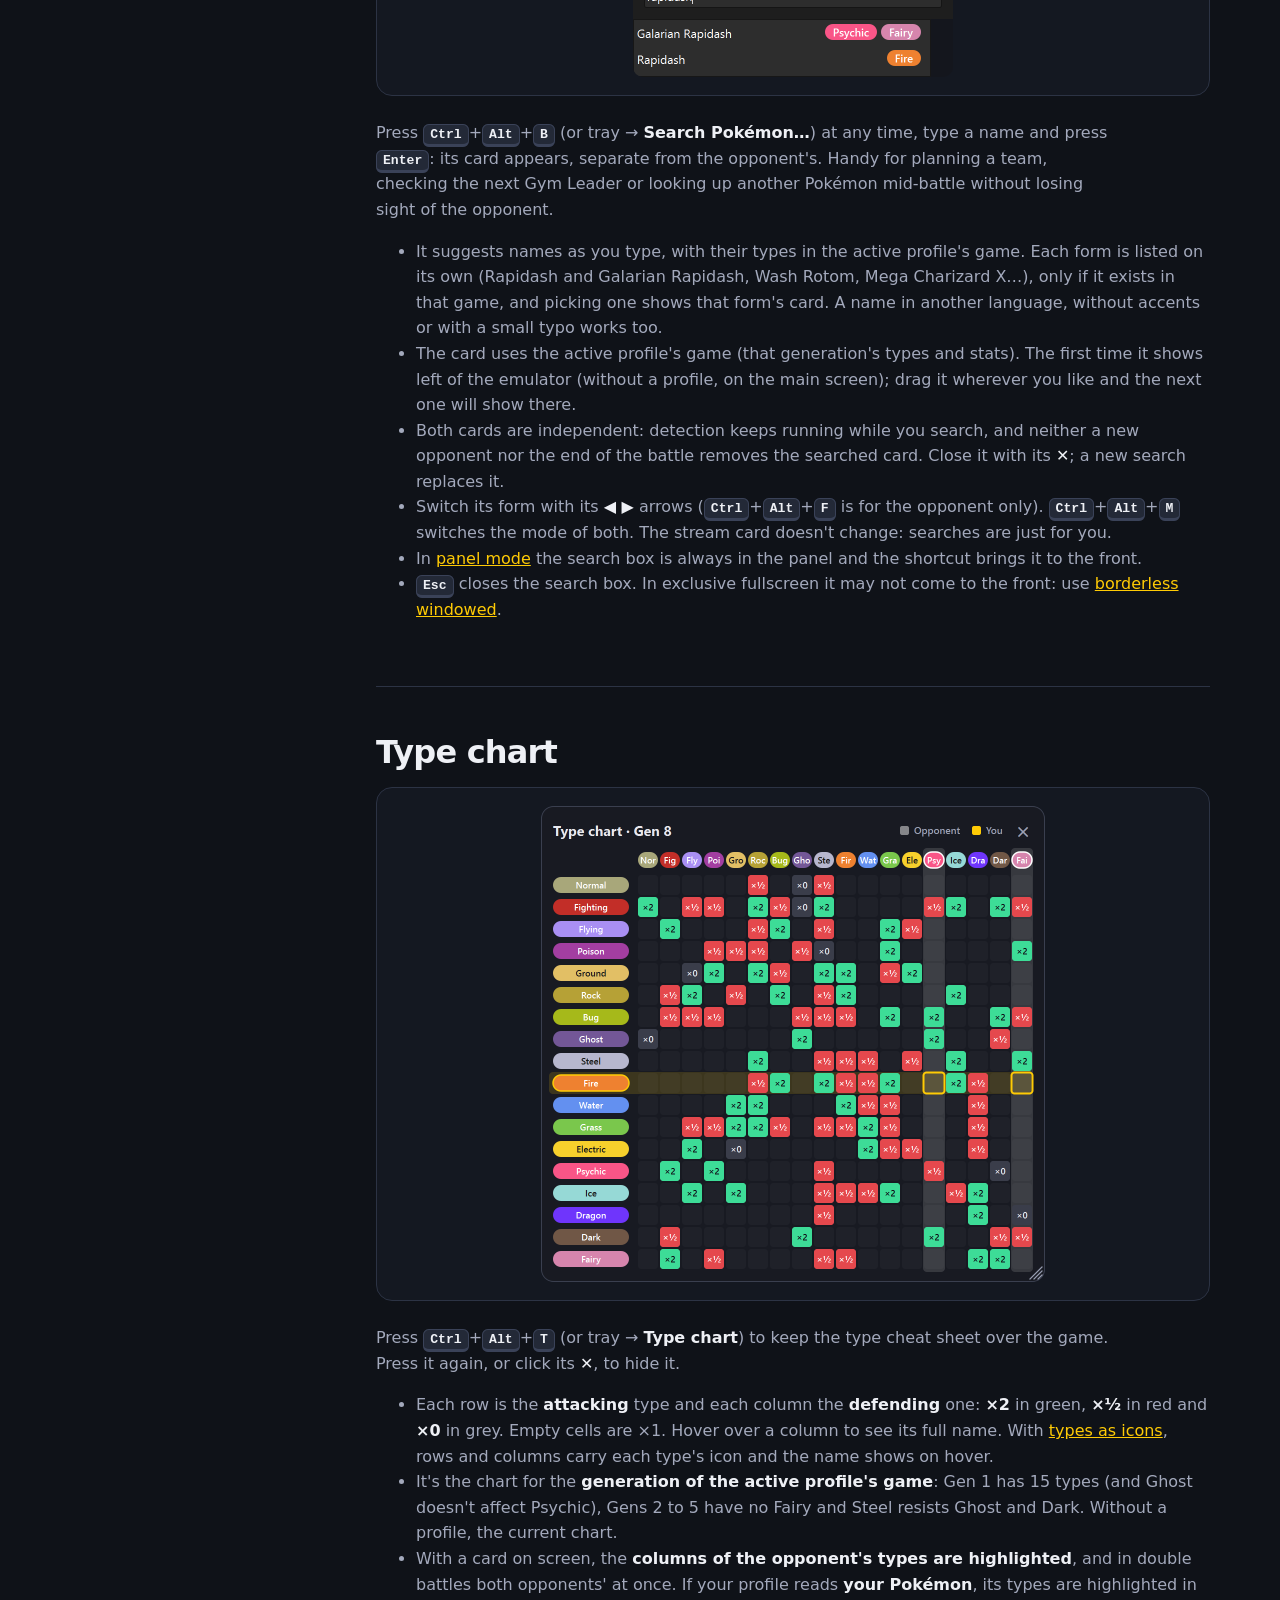
==== commit 035a4a62: "feat: el buscador abre su propia ficha y el panel pasa a tres columnas - La búsqueda se muestra en u" ====
--- a/site/guide.html
+++ b/site/guide.html
@@ -306,11 +306,13 @@
           <figure class="shot">
             <img src="assets/guide/es/search.png" width="320" height="104" loading="lazy" alt="Buscador de Pokémon con sugerencias y sus tipos">
           </figure>
-          <p>Pulsa <kbd>Ctrl</kbd>+<kbd>Alt</kbd>+<kbd>B</kbd> (o bandeja → <b>Buscar Pokémon…</b>) en cualquier momento, escribe un nombre y pulsa <kbd>Enter</kbd>: aparece su ficha, como la de un rival. Sirve para preparar un equipo o mirar al próximo líder sin salir del juego.</p>
+          <p>Pulsa <kbd>Ctrl</kbd>+<kbd>Alt</kbd>+<kbd>B</kbd> (o bandeja → <b>Buscar Pokémon…</b>) en cualquier momento, escribe un nombre y pulsa <kbd>Enter</kbd>: aparece su ficha, aparte de la del rival. Sirve para preparar un equipo, mirar al próximo líder o consultar otro Pokémon en pleno combate sin perder de vista al rival.</p>
           <ul>
             <li>Mientras escribes te sugiere nombres, con sus tipos en el juego del perfil activo. Cada forma sale aparte (Rapidash y Rapidash de Galar, Rotom Lavado, Mega-Charizard X…), solo si existe en ese juego, y al elegirla ves la ficha de esa forma. También vale el nombre en otro idioma, sin tildes o con una errata pequeña.</li>
-            <li>La ficha usa el juego del perfil activo (tipos y estadísticas de esa generación) y sale sobre el emulador. Sin perfil, usa los datos actuales y sale en la pantalla principal.</li>
-            <li><kbd>Ctrl</kbd>+<kbd>Alt</kbd>+<kbd>F</kbd> cambia de forma y <kbd>Ctrl</kbd>+<kbd>Alt</kbd>+<kbd>M</kbd> de modo, igual que en combate. La ficha del stream no cambia: la búsqueda es solo para ti.</li>
+            <li>La ficha usa el juego del perfil activo (tipos y estadísticas de esa generación). La primera vez sale a la izquierda del emulador (sin perfil, en la pantalla principal); arrástrala a donde quieras y la próxima saldrá ahí.</li>
+            <li>Las dos fichas van por su lado: la detección sigue mientras buscas, un rival nuevo no quita la ficha buscada y el fin del combate tampoco. Se cierra con su <b>✕</b>; una búsqueda nueva la sustituye.</li>
+            <li>Cambia de forma con sus flechas <b>◀ ▶</b> (<kbd>Ctrl</kbd>+<kbd>Alt</kbd>+<kbd>F</kbd> es solo para el rival). <kbd>Ctrl</kbd>+<kbd>Alt</kbd>+<kbd>M</kbd> cambia el modo de las dos. La ficha del stream no cambia: la búsqueda es solo para ti.</li>
+            <li>En <a href="#panel">modo panel</a> el buscador está siempre en el panel y el atajo lo trae delante.</li>
             <li><kbd>Esc</kbd> cierra el buscador. Si estás en pantalla completa exclusiva, puede que no aparezca delante: usa la <a href="#emulador">ventana sin bordes</a>.</li>
           </ul>
         </section>
@@ -324,7 +326,7 @@
           <ul>
             <li>Cada fila es el tipo que <b>ataca</b> y cada columna el que <b>defiende</b>: <b>×2</b> en verde, <b>×½</b> en rojo y <b>×0</b> en gris. Las casillas vacías son ×1. Pasa el ratón por una columna para ver el nombre completo. Con <a href="#iconos-de-tipo">tipos como iconos</a>, las filas y columnas llevan el icono de cada tipo y el nombre sale al pasar el ratón.</li>
             <li>Es la tabla de la <b>generación del juego</b> del perfil activo: en la Gen 1 salen 15 tipos (y Fantasma no afecta a Psíquico), de la Gen 2 a la 5 no hay Hada y Acero resiste Fantasma y Siniestro. Sin perfil, la tabla actual.</li>
-            <li>Con una ficha en pantalla, se <b>resaltan las columnas de los tipos del rival</b> (o del Pokémon buscado), y en combates dobles las de los dos rivales a la vez. Si tu perfil lee <b>tu Pokémon</b>, sus tipos se resaltan en <b>amarillo como filas</b>: las casillas donde se cruzan, con borde amarillo, son lo que tus ataques de tu tipo le hacen al rival. La leyenda de arriba indica qué color es de quién.</li>
+            <li>Con una ficha en pantalla, se <b>resaltan las columnas de los tipos del rival</b>, y en combates dobles las de los dos rivales a la vez. Si tu perfil lee <b>tu Pokémon</b>, sus tipos se resaltan en <b>amarillo como filas</b>: las casillas donde se cruzan, con borde amarillo, son lo que tus ataques de tu tipo le hacen al rival. La leyenda de arriba indica qué color es de quién.</li>
             <li>Arrástrala a donde quieras; la primera vez sale a la izquierda del emulador. Para cambiar su tamaño, arrastra el <b>tirador de la esquina inferior derecha</b> o usa <kbd>Ctrl</kbd> + rueda del ratón encima (del 60 % al 200 %). Recuerda dónde la dejaste y su tamaño.</li>
             <li>El OCR no la ve, así que puede tapar el nombre del rival.</li>
           </ul>
@@ -332,13 +334,15 @@
 
         <section class="g-section" id="panel">
           <h2>Modo panel (dos pantallas)</h2>
-          <p>Si juegas con dos pantallas, en <i>Ajustes › Ficha</i> elige <b>Mostrar la ficha en: Panel (ventana aparte)</b>. La ficha y la tabla de tipos dejan de flotar sobre el juego y pasan a una ventana normal que puedes llevar al otro monitor, agrandar o maximizar.</p>
-          <figure class="shot">
-            <img src="assets/guide/es/panel.png" width="940" height="470" loading="lazy" alt="Ventana del panel con la ficha competitiva de Machop a la izquierda y la tabla de tipos a la derecha con Lucha y Fuego resaltados">
+          <p>Si juegas con dos pantallas, en <i>Ajustes › Ficha</i> elige <b>Mostrar la ficha en: Panel (ventana aparte)</b>. Las fichas, las tablas y el buscador dejan de flotar sobre el juego y pasan a una ventana normal que puedes llevar al otro monitor, agrandar o maximizar.</p>
+          <figure class="shot">
+            <img src="assets/guide/es/panel.png" width="1240" height="520" loading="lazy" alt="Ventana del panel con la ficha competitiva de Machop a la izquierda, las tablas de tipos y naturalezas en el centro y el buscador con la ficha de Rotom Lavado a la derecha">
           </figure>
           <ul>
-            <li>A la izquierda, la ficha del rival (o las dos en combates dobles), con desplazamiento si no cabe. A la derecha, la <a href="#tabla-tipos">tabla de tipos</a> resaltada y la tabla de naturalezas, debajo o al lado según lo que las deje más grandes con la forma de la ventana; las dos crecen con ella. La de naturalezas se oculta desde la bandeja.</li>
-            <li>Fuera del combate el panel sigue abierto y muestra <b>Esperando combate…</b>.</li>
+            <li>A la izquierda, la ficha del rival (o las dos en combates dobles), con desplazamiento si no cabe.</li>
+            <li>En el centro, la <a href="#tabla-tipos">tabla de tipos</a> resaltada y la tabla de naturalezas, que crecen con la ventana. La de naturalezas se oculta desde la bandeja.</li>
+            <li>A la derecha, el <a href="#buscar">buscador</a>, siempre a mano: escribe un nombre y su ficha sale debajo, sin tocar la del rival. <kbd>Ctrl</kbd>+<kbd>Alt</kbd>+<kbd>B</kbd> trae el panel delante con el cursor en el buscador y <kbd>Esc</kbd> vacía el campo.</li>
+            <li>Fuera del combate el panel sigue abierto y muestra <b>Esperando combate…</b>; el buscador y la ficha buscada siguen ahí.</li>
             <li>Aparece solo al reconocer un rival sin quitarle el foco al juego, y no se pone encima de otras ventanas. Si lo cierras, vuelve con la siguiente ficha o desde la bandeja con <b>Mostrar el panel</b>.</li>
             <li>Recuerda su posición y su tamaño. Atajos, modos, secciones y stream funcionan igual.</li>
           </ul>
@@ -747,11 +751,13 @@
           <figure class="shot">
             <img src="assets/guide/en/search.png" width="320" height="104" loading="lazy" alt="Pokémon search box with suggestions and their types">
           </figure>
-          <p>Press <kbd>Ctrl</kbd>+<kbd>Alt</kbd>+<kbd>B</kbd> (or tray → <b>Search Pokémon…</b>) at any time, type a name and press <kbd>Enter</kbd>: its card appears, just like an opponent's. Handy for planning a team or checking the next Gym Leader without leaving the game.</p>
+          <p>Press <kbd>Ctrl</kbd>+<kbd>Alt</kbd>+<kbd>B</kbd> (or tray → <b>Search Pokémon…</b>) at any time, type a name and press <kbd>Enter</kbd>: its card appears, separate from the opponent's. Handy for planning a team, checking the next Gym Leader or looking up another Pokémon mid-battle without losing sight of the opponent.</p>
           <ul>
             <li>It suggests names as you type, with their types in the active profile's game. Each form is listed on its own (Rapidash and Galarian Rapidash, Wash Rotom, Mega Charizard X…), only if it exists in that game, and picking one shows that form's card. A name in another language, without accents or with a small typo works too.</li>
-            <li>The card uses the active profile's game (that generation's types and stats) and shows over the emulator. Without a profile, it uses current data and shows on the main screen.</li>
-            <li><kbd>Ctrl</kbd>+<kbd>Alt</kbd>+<kbd>F</kbd> switches form and <kbd>Ctrl</kbd>+<kbd>Alt</kbd>+<kbd>M</kbd> switches mode, as in battle. The stream card doesn't change: searches are just for you.</li>
+            <li>The card uses the active profile's game (that generation's types and stats). The first time it shows left of the emulator (without a profile, on the main screen); drag it wherever you like and the next one will show there.</li>
+            <li>Both cards are independent: detection keeps running while you search, and neither a new opponent nor the end of the battle removes the searched card. Close it with its <b>✕</b>; a new search replaces it.</li>
+            <li>Switch its form with its <b>◀ ▶</b> arrows (<kbd>Ctrl</kbd>+<kbd>Alt</kbd>+<kbd>F</kbd> is for the opponent only). <kbd>Ctrl</kbd>+<kbd>Alt</kbd>+<kbd>M</kbd> switches the mode of both. The stream card doesn't change: searches are just for you.</li>
+            <li>In <a href="#panel-mode">panel mode</a> the search box is always in the panel and the shortcut brings it to the front.</li>
             <li><kbd>Esc</kbd> closes the search box. In exclusive fullscreen it may not come to the front: use <a href="#emulator">borderless windowed</a>.</li>
           </ul>
         </section>
@@ -765,7 +771,7 @@
           <ul>
             <li>Each row is the <b>attacking</b> type and each column the <b>defending</b> one: <b>×2</b> in green, <b>×½</b> in red and <b>×0</b> in grey. Empty cells are ×1. Hover over a column to see its full name. With <a href="#type-icons">types as icons</a>, rows and columns carry each type's icon and the name shows on hover.</li>
             <li>It's the chart for the <b>generation of the active profile's game</b>: Gen 1 has 15 types (and Ghost doesn't affect Psychic), Gens 2 to 5 have no Fairy and Steel resists Ghost and Dark. Without a profile, the current chart.</li>
-            <li>With a card on screen, the <b>columns of the opponent's types are highlighted</b> (or the searched Pokémon's), and in double battles both opponents' at once. If your profile reads <b>your Pokémon</b>, its types are highlighted in <b>yellow as rows</b>: the cells where they cross, with a yellow border, are what your own-type attacks do to the opponent. The legend at the top tells you which color is whose.</li>
+            <li>With a card on screen, the <b>columns of the opponent's types are highlighted</b>, and in double battles both opponents' at once. If your profile reads <b>your Pokémon</b>, its types are highlighted in <b>yellow as rows</b>: the cells where they cross, with a yellow border, are what your own-type attacks do to the opponent. The legend at the top tells you which color is whose.</li>
             <li>Drag it wherever you like; the first time it shows left of the emulator. To resize it, drag the <b>grip in the bottom-right corner</b> or use <kbd>Ctrl</kbd> + mouse wheel over it (60% to 200%). It remembers where you left it and its size.</li>
             <li>The OCR can't see it, so it can cover the opponent's name.</li>
           </ul>
@@ -773,13 +779,15 @@
 
         <section class="g-section" id="panel-mode">
           <h2>Panel mode (two screens)</h2>
-          <p>If you play with two screens, in <i>Settings › Card</i> choose <b>Show the card in: Panel (separate window)</b>. The card and the type chart stop floating over the game and move into a regular window you can drag to your other monitor, enlarge or maximize.</p>
-          <figure class="shot">
-            <img src="assets/guide/en/panel.png" width="940" height="470" loading="lazy" alt="Panel window with Machop's competitive card on the left and the type chart on the right with Fighting and Fire highlighted">
+          <p>If you play with two screens, in <i>Settings › Card</i> choose <b>Show the card in: Panel (separate window)</b>. The cards, the charts and the search box stop floating over the game and move into a regular window you can drag to your other monitor, enlarge or maximize.</p>
+          <figure class="shot">
+            <img src="assets/guide/en/panel.png" width="1240" height="520" loading="lazy" alt="Panel window with Machop's competitive card on the left, the type and nature charts in the middle and the search box with Wash Rotom's card on the right">
           </figure>
           <ul>
-            <li>On the left, the opponent's card (or both in double battles), scrolling if it doesn't fit. On the right, the highlighted <a href="#type-chart">type chart</a> and the nature chart, below or beside it, whichever keeps them larger for the window's shape; both grow with it. Hide the nature chart from the tray.</li>
-            <li>Outside battles the panel stays open and shows <b>Waiting for a battle…</b>.</li>
+            <li>On the left, the opponent's card (or both in double battles), scrolling if it doesn't fit.</li>
+            <li>In the middle, the highlighted <a href="#type-chart">type chart</a> and the nature chart, which grow with the window. Hide the nature chart from the tray.</li>
+            <li>On the right, the <a href="#search">search box</a>, always at hand: type a name and its card shows below, without touching the opponent's. <kbd>Ctrl</kbd>+<kbd>Alt</kbd>+<kbd>B</kbd> brings the panel to the front with the cursor in the search box, and <kbd>Esc</kbd> clears it.</li>
+            <li>Outside battles the panel stays open and shows <b>Waiting for a battle…</b>; the search box and the searched card stay there.</li>
             <li>It appears by itself when an opponent is recognized, without taking focus from the game, and doesn't stay on top of other windows. If you close it, it comes back with the next card or from the tray with <b>Show the panel</b>.</li>
             <li>It remembers its position and size. Shortcuts, modes, sections and streaming work the same.</li>
           </ul>
